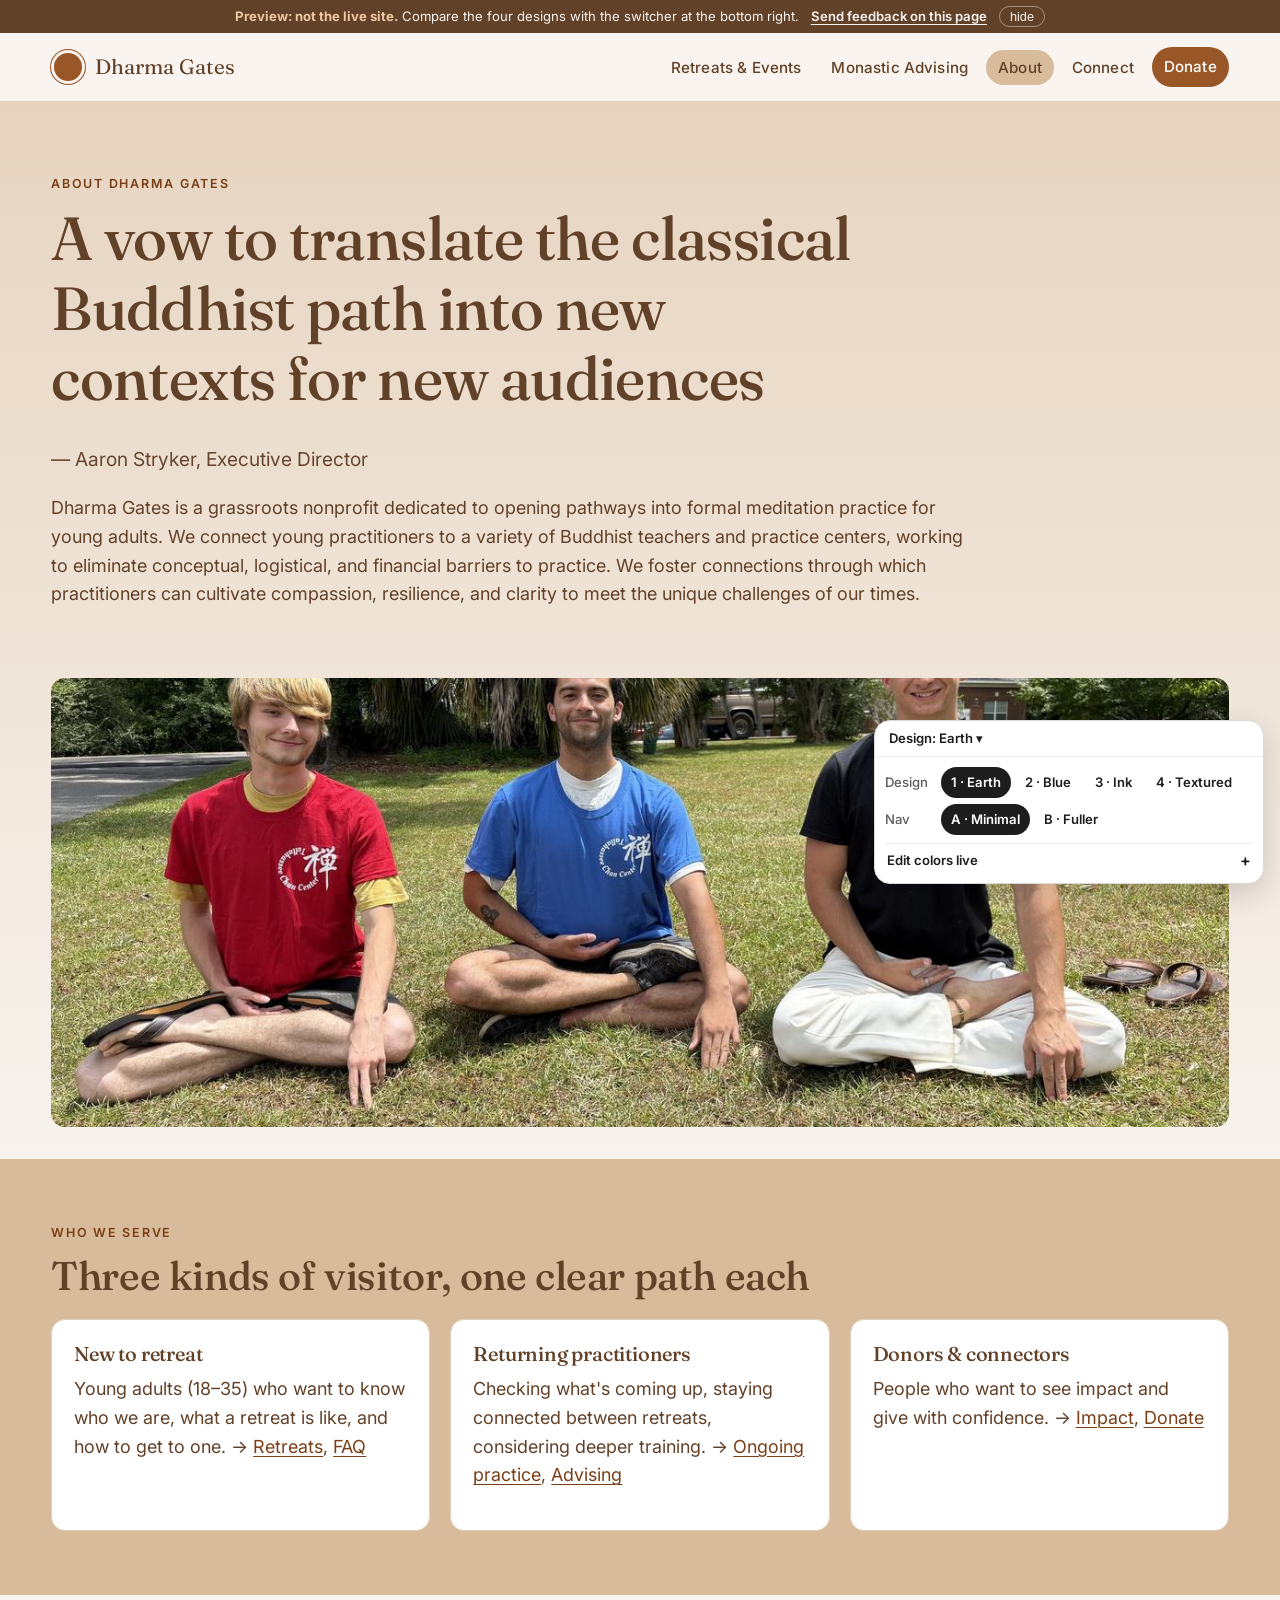
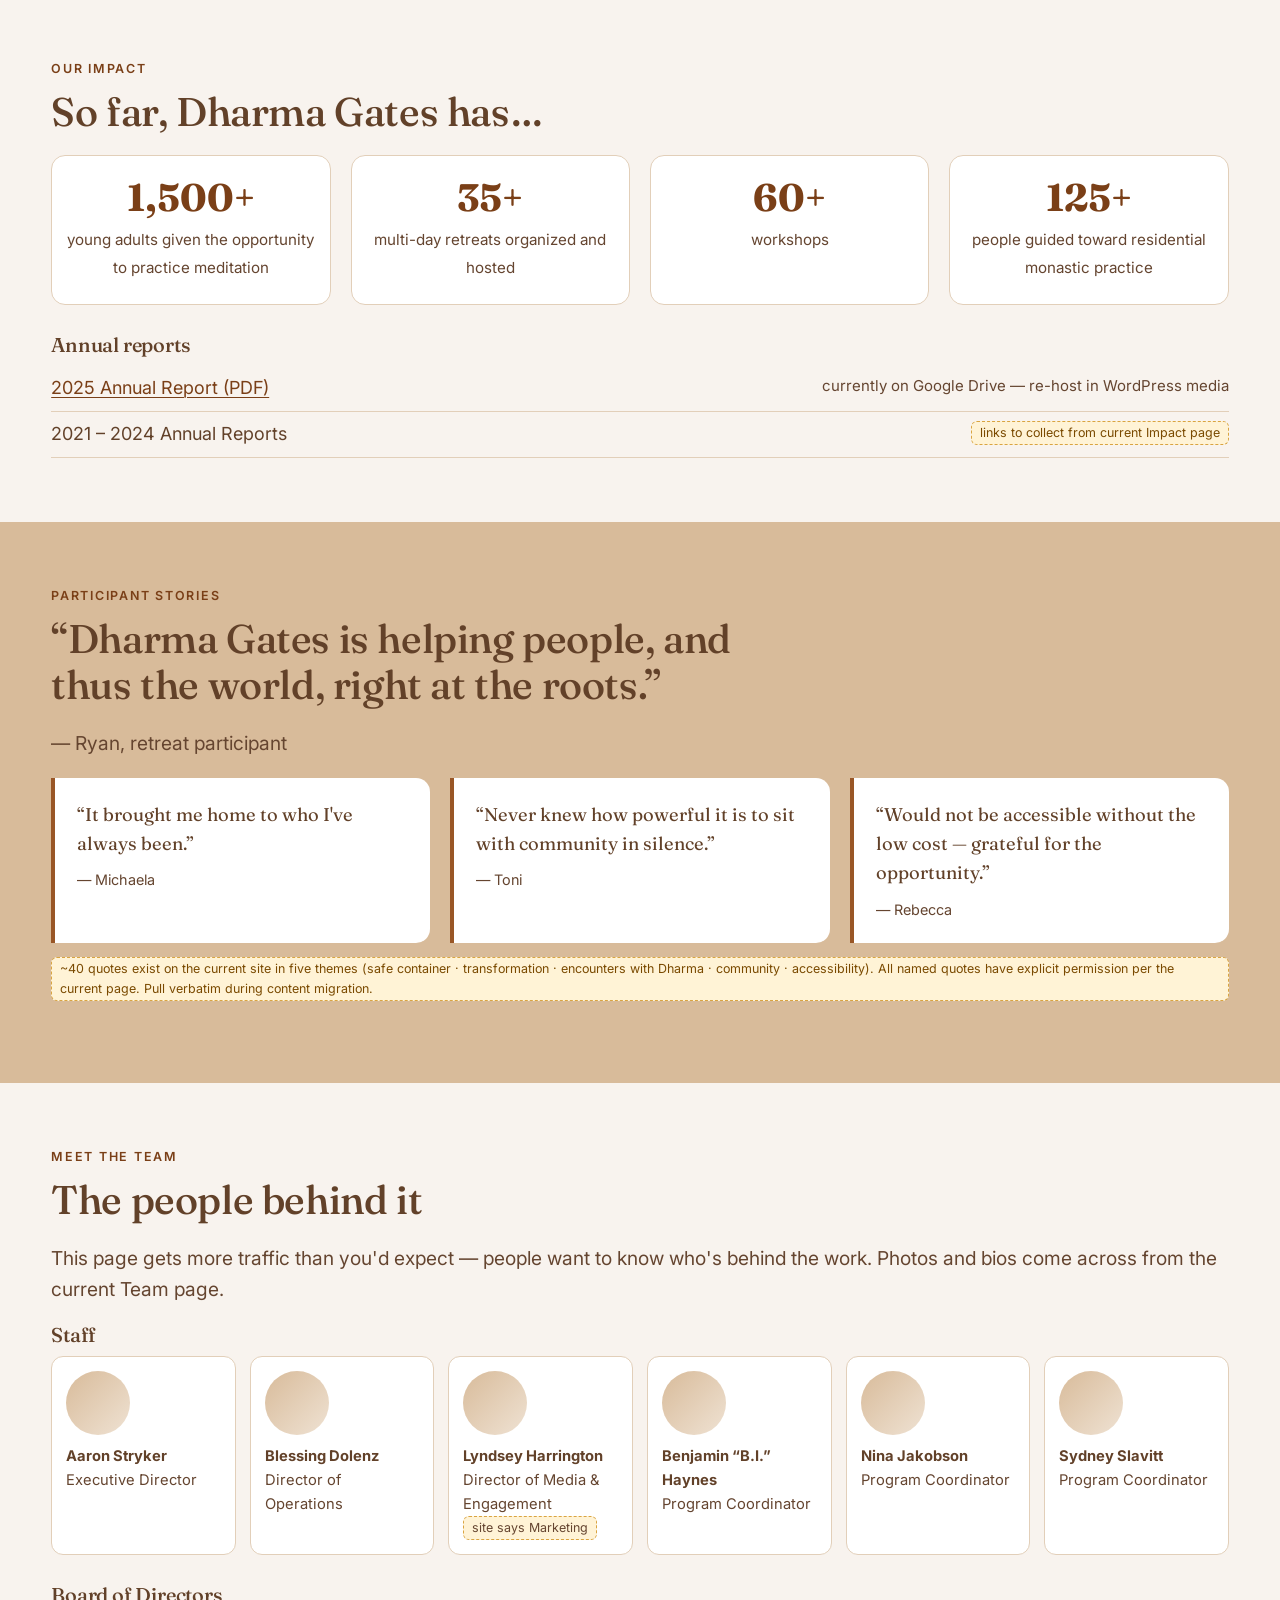
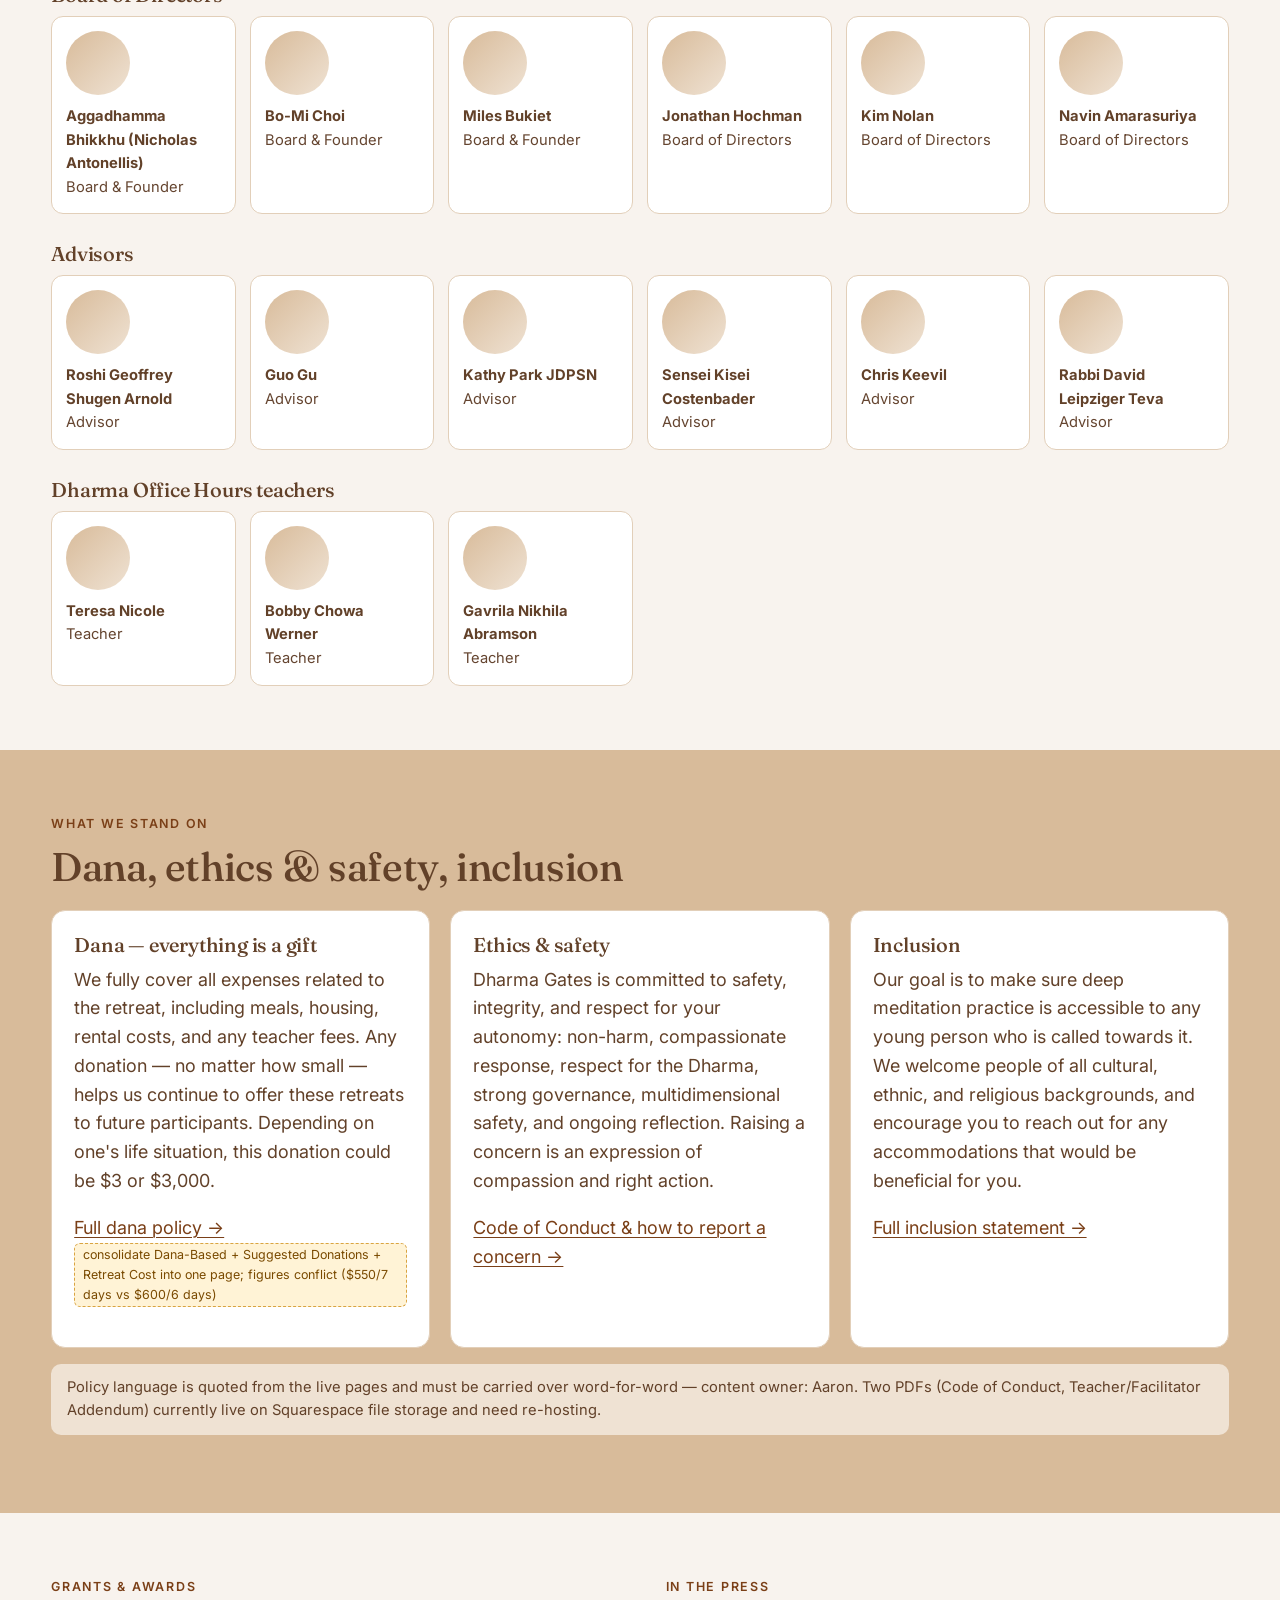
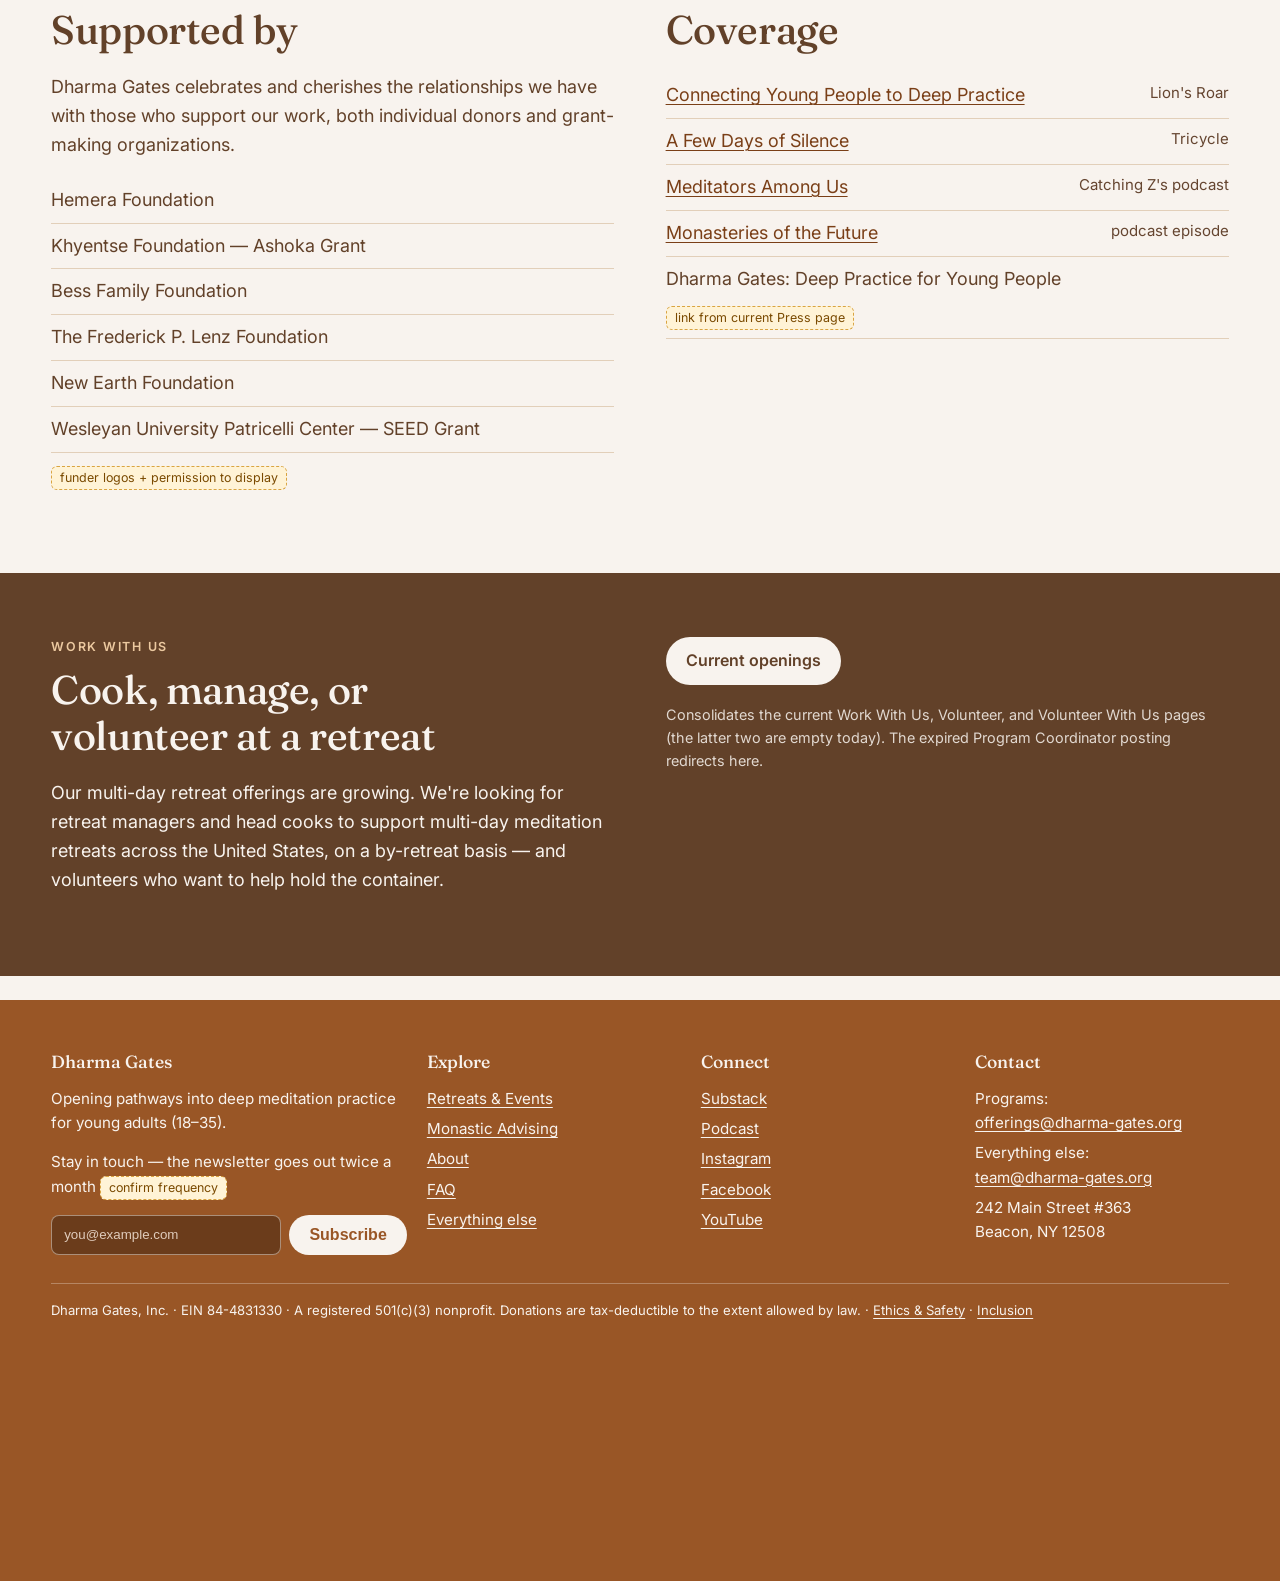
==== about.html @ e41f6ea0 "Dharma Gates website preview (not the live site)" ====
<!doctype html>
<html lang="en">
<head>
<meta charset="utf-8">
<meta name="viewport" content="width=device-width, initial-scale=1">
<meta name="robots" content="noindex, nofollow">
<meta name="dg-preview" content="1">
<title>About — Dharma Gates</title>
<meta name="description" content="Who Dharma Gates is: mission, team, impact, and the values — dana, ethics & safety, inclusion — behind donation-based meditation retreats for young adults.">
<link rel="preconnect" href="https://fonts.googleapis.com">
<link href="https://fonts.googleapis.com/css2?family=Fraunces:opsz,wght@9..144,400;9..144,500&family=Inter:wght@400;500;600&display=swap" rel="stylesheet">
<link rel="stylesheet" href="assets/site.css">
<!-- picks the remembered design version before first paint, so the page doesn't flash another palette -->
<script>(function(){var d;try{d=new URLSearchParams(location.search).get("design")||localStorage.getItem("dg-design")}catch(e){}document.documentElement.setAttribute("data-design",/^v[1-4]$/.test(d||"")?d:"v1")})()</script>
</head>
<body data-page="about.html" data-nav="a">

<section class="hero" style="padding-bottom:32px">
  <div class="wrap" style="grid-template-columns:1fr">
    <div class="narrow">
      <div class="eyebrow">About Dharma Gates</div>
      <h1>A vow to translate the classical Buddhist path into new contexts for new audiences</h1>
      <p class="lead">— Aaron Stryker, Executive Director</p>
      <p>Dharma Gates is a grassroots nonprofit dedicated to opening pathways into formal meditation practice for young adults. We connect young practitioners to a variety of Buddhist teachers and practice centers, working to eliminate conceptual, logistical, and financial barriers to practice. We foster connections through which practitioners can cultivate compassion, resilience, and clarity to meet the unique challenges of our times.</p>
    </div>
    <figure class="photo-band"><img src="assets/img/three-sitters-lawn-1280.jpg" srcset="assets/img/three-sitters-lawn-640.jpg 640w, assets/img/three-sitters-lawn-1280.jpg 1280w, assets/img/three-sitters-lawn.jpg 2000w" sizes="100vw" width="1280" height="960" fetchpriority="high" style="object-position:50% 55%" alt="Three young practitioners in Zen T-shirts sitting cross-legged on a lawn, smiling"></figure>
  </div>
</section>

<section class="alt bg-hall" id="who">
  <div class="wrap">
    <div class="eyebrow">Who we serve</div>
    <h2>Three kinds of visitor, one clear path each</h2>
    <div class="grid cols-3">
      <div class="card"><h3>New to retreat</h3><p>Young adults (18–35) who want to know who we are, what a retreat is like, and how to get to one. → <a href="retreats.html">Retreats</a>, <a href="index.html#faq">FAQ</a></p></div>
      <div class="card"><h3>Returning practitioners</h3><p>Checking what's coming up, staying connected between retreats, considering deeper training. → <a href="retreats.html#ongoing">Ongoing practice</a>, <a href="monastic-advising.html">Advising</a></p></div>
      <div class="card"><h3>Donors &amp; connectors</h3><p>People who want to see impact and give with confidence. → <a href="#impact">Impact</a>, <a href="donate.html">Donate</a></p></div>
    </div>
  </div>
</section>

<section id="impact">
  <div class="wrap">
    <div class="eyebrow">Our impact</div>
    <h2>So far, Dharma Gates has…</h2>
    <div class="grid cols-4">
      <div class="stat card"><b>1,500+</b><span>young adults given the opportunity to practice meditation</span></div>
      <div class="stat card"><b>35+</b><span>multi-day retreats organized and hosted</span></div>
      <div class="stat card"><b>60+</b><span>workshops</span></div>
      <div class="stat card"><b>125+</b><span>people guided toward residential monastic practice</span></div>
    </div>
    <h3 style="margin-top:28px">Annual reports</h3>
    <ul class="linklist">
      <li><a href="https://drive.google.com/file/d/1kafeKZ0UKrEHHXqKRH3snNZaPnFQyqST/view" rel="noopener">2025 Annual Report (PDF)</a><small>currently on Google Drive — re-host in WordPress media</small></li>
      <li><span>2021 – 2024 Annual Reports</span><small><span class="todo">links to collect from current Impact page</span></small></li>
    </ul>
  </div>
</section>

<section class="alt bg-forest" id="stories">
  <div class="wrap">
    <div class="eyebrow">Participant stories</div>
    <h2>“Dharma Gates is helping people, and thus the world, right at the roots.”</h2>
    <p class="lead">— Ryan, retreat participant</p>
    <div class="grid cols-3">
      <blockquote>“It brought me home to who I've always been.”<footer>— Michaela</footer></blockquote>
      <blockquote>“Never knew how powerful it is to sit with community in silence.”<footer>— Toni</footer></blockquote>
      <blockquote>“Would not be accessible without the low cost — grateful for the opportunity.”<footer>— Rebecca</footer></blockquote>
    </div>
    <p style="margin-top:14px"><span class="todo">~40 quotes exist on the current site in five themes (safe container · transformation · encounters with Dharma · community · accessibility). All named quotes have explicit permission per the current page. Pull verbatim during content migration.</span></p>
  </div>
</section>

<section id="team">
  <div class="wrap">
    <div class="eyebrow">Meet the team</div>
    <h2>The people behind it</h2>
    <p class="lead">This page gets more traffic than you'd expect — people want to know who's behind the work. Photos and bios come across from the current Team page.</p>

    <h3>Staff</h3>
    <div class="team">
      <div class="person"><div class="ph"></div><b>Aaron Stryker</b><span>Executive Director</span></div>
      <div class="person"><div class="ph"></div><b>Blessing Dolenz</b><span>Director of Operations</span></div>
      <div class="person"><div class="ph"></div><b>Lyndsey Harrington</b><span>Director of Media &amp; Engagement <span class="todo">site says Marketing</span></span></div>
      <div class="person"><div class="ph"></div><b>Benjamin “B.I.” Haynes</b><span>Program Coordinator</span></div>
      <div class="person"><div class="ph"></div><b>Nina Jakobson</b><span>Program Coordinator</span></div>
      <div class="person"><div class="ph"></div><b>Sydney Slavitt</b><span>Program Coordinator</span></div>
    </div>

    <h3 style="margin-top:28px">Board of Directors</h3>
    <div class="team">
      <div class="person"><div class="ph"></div><b>Aggadhamma Bhikkhu (Nicholas Antonellis)</b><span>Board &amp; Founder</span></div>
      <div class="person"><div class="ph"></div><b>Bo-Mi Choi</b><span>Board &amp; Founder</span></div>
      <div class="person"><div class="ph"></div><b>Miles Bukiet</b><span>Board &amp; Founder</span></div>
      <div class="person"><div class="ph"></div><b>Jonathan Hochman</b><span>Board of Directors</span></div>
      <div class="person"><div class="ph"></div><b>Kim Nolan</b><span>Board of Directors</span></div>
      <div class="person"><div class="ph"></div><b>Navin Amarasuriya</b><span>Board of Directors</span></div>
    </div>

    <h3 style="margin-top:28px">Advisors</h3>
    <div class="team">
      <div class="person"><div class="ph"></div><b>Roshi Geoffrey Shugen Arnold</b><span>Advisor</span></div>
      <div class="person"><div class="ph"></div><b>Guo Gu</b><span>Advisor</span></div>
      <div class="person"><div class="ph"></div><b>Kathy Park JDPSN</b><span>Advisor</span></div>
      <div class="person"><div class="ph"></div><b>Sensei Kisei Costenbader</b><span>Advisor</span></div>
      <div class="person"><div class="ph"></div><b>Chris Keevil</b><span>Advisor</span></div>
      <div class="person"><div class="ph"></div><b>Rabbi David Leipziger Teva</b><span>Advisor</span></div>
    </div>

    <h3 style="margin-top:28px">Dharma Office Hours teachers</h3>
    <div class="team">
      <div class="person"><div class="ph"></div><b>Teresa Nicole</b><span>Teacher</span></div>
      <div class="person"><div class="ph"></div><b>Bobby Chowa Werner</b><span>Teacher</span></div>
      <div class="person"><div class="ph"></div><b>Gavrila Nikhila Abramson</b><span>Teacher</span></div>
    </div>
  </div>
</section>

<section class="alt bg-garden" id="values">
  <div class="wrap">
    <div class="eyebrow">What we stand on</div>
    <h2>Dana, ethics &amp; safety, inclusion</h2>
    <div class="grid cols-3">
      <div class="card">
        <h3>Dana — everything is a gift</h3>
        <p>We fully cover all expenses related to the retreat, including meals, housing, rental costs, and any teacher fees. Any donation — no matter how small — helps us continue to offer these retreats to future participants. Depending on one's life situation, this donation could be $3 or $3,000.</p>
        <p><a href="https://www.dharma-gates.org/dana-based" rel="noopener">Full dana policy →</a> <span class="todo">consolidate Dana-Based + Suggested Donations + Retreat Cost into one page; figures conflict ($550/7 days vs $600/6 days)</span></p>
      </div>
      <div class="card">
        <h3>Ethics &amp; safety</h3>
        <p>Dharma Gates is committed to safety, integrity, and respect for your autonomy: non-harm, compassionate response, respect for the Dharma, strong governance, multidimensional safety, and ongoing reflection. Raising a concern is an expression of compassion and right action.</p>
        <p><a href="https://www.dharma-gates.org/ethics" rel="noopener">Code of Conduct &amp; how to report a concern →</a></p>
      </div>
      <div class="card">
        <h3>Inclusion</h3>
        <p>Our goal is to make sure deep meditation practice is accessible to any young person who is called towards it. We welcome people of all cultural, ethnic, and religious backgrounds, and encourage you to reach out for any accommodations that would be beneficial for you.</p>
        <p><a href="https://www.dharma-gates.org/inclusion" rel="noopener">Full inclusion statement →</a></p>
      </div>
    </div>
    <p class="note" style="margin-top:16px">Policy language is quoted from the live pages and must be carried over word-for-word — content owner: Aaron. Two PDFs (Code of Conduct, Teacher/Facilitator Addendum) currently live on Squarespace file storage and need re-hosting.</p>
  </div>
</section>

<section id="grants">
  <div class="wrap two">
    <div>
      <div class="eyebrow">Grants &amp; awards</div>
      <h2>Supported by</h2>
      <p>Dharma Gates celebrates and cherishes the relationships we have with those who support our work, both individual donors and grant-making organizations.</p>
      <ul class="linklist">
        <li>Hemera Foundation</li>
        <li>Khyentse Foundation — Ashoka Grant</li>
        <li>Bess Family Foundation</li>
        <li>The Frederick P. Lenz Foundation</li>
        <li>New Earth Foundation</li>
        <li>Wesleyan University Patricelli Center — SEED Grant</li>
      </ul>
      <p style="margin-top:10px"><span class="todo">funder logos + permission to display</span></p>
    </div>
    <div id="press">
      <div class="eyebrow">In the press</div>
      <h2>Coverage</h2>
      <ul class="linklist">
        <li><a href="https://www.lionsroar.com/connecting-young-people-to-deep-practice/" rel="noopener">Connecting Young People to Deep Practice</a><small>Lion's Roar</small></li>
        <li><a href="https://tricycle.org/article/dharma-gates-retreat/" rel="noopener">A Few Days of Silence</a><small>Tricycle</small></li>
        <li><a href="http://catchingzs.libsyn.com/meditators-among-us-aaron-stryker" rel="noopener">Meditators Among Us</a><small>Catching Z's podcast</small></li>
        <li><a href="https://open.spotify.com/episode/11Dh17CVAEUXw9fM8eRCkG" rel="noopener">Monasteries of the Future</a><small>podcast episode</small></li>
        <li>Dharma Gates: Deep Practice for Young People<small><span class="todo">link from current Press page</span></small></li>
      </ul>
    </div>
  </div>
</section>

<section class="sage bg-kitchen" id="work">
  <div class="wrap two">
    <div>
      <div class="eyebrow">Work with us</div>
      <h2>Cook, manage, or volunteer at a retreat</h2>
      <p>Our multi-day retreat offerings are growing. We're looking for retreat managers and head cooks to support multi-day meditation retreats across the United States, on a by-retreat basis — and volunteers who want to help hold the container.</p>
    </div>
    <div>
      <p><a class="btn light" href="https://www.dharma-gates.org/work-with-us" rel="noopener">Current openings</a></p>
      <p style="font-size:.9rem;opacity:.85">Consolidates the current Work With Us, Volunteer, and Volunteer With Us pages (the latter two are empty today). The expired Program Coordinator posting redirects here.</p>
    </div>
  </div>
</section>

<script src="assets/site.js"></script>
</body>
</html>
---- assets/site.css ----
/* Dharma Gates — prototype styles
   Every color comes from the nine color slots below. The design switcher (bottom right) maps a
   different palette onto the same slots, so changing a color means changing one line here. */

/* ---------- Derived colors: built from the slots, rarely changed by hand ---------- */
:root {
  --on-dark: var(--paper);                                            /* text on dark blocks */
  --on-dark-muted: color-mix(in srgb, var(--on-dark) 80%, var(--ink)); /* secondary text on dark blocks */
  --on-accent: #fff;                                                  /* button text */
  --accent-hover: var(--accent-ink);                                  /* button hover */
  --surface: #fff;                                                    /* cards, forms, embeds */
  --dark-bg: var(--ink);                                              /* dark full-width bands */
  --footer-bg: var(--ink);
  --footer-ink: var(--on-dark);
  --scrim: color-mix(in srgb, var(--dark-bg) 55%, #000);              /* shade over hero photos and video */
  --veil-light: color-mix(in srgb, color-mix(in srgb, var(--paper) 50%, var(--paper-2)) 90%, transparent);
  --veil-dark: color-mix(in srgb, color-mix(in srgb, var(--dark-bg) 75%, #000) 88%, transparent);

  --radius: 14px;
  --max: 1320px;                                /* was 1120px: Lyndsey asked for wider text (2026-10-15) */
  --gutter: clamp(20px, 4vw, 56px);
  --font-display: "Fraunces", Georgia, "Times New Roman", serif;
  --font-body: "Inter", system-ui, -apple-system, "Segoe UI", Roboto, sans-serif;
}

/* ---------- The nine color slots ----------
   1 Page background      --paper
   2 Alternate block      --paper-2
   3 Main text, dark blocks --ink
   4 Section labels       --accent-ink   (also the button hover)
   5 Secondary text       --muted
   6 Buttons              --accent
   7 Links and tags       --sage         (light tag background: --sage-soft)
   8 Lines                --line
   9 Labels on dark blocks --on-dark-label */

/* V1 Earth: Lyndsey's starter palette (Palette 1, 2026-10-15), plus lighter and darker shades.
   Also the default, and the base for V4 Textured. */
:root, html[data-design="v1"], html[data-design="v4"] {
  --paper: #f8f3ee;          /* Lyndsey: background, footer-banner text */
  --paper-2: #d8bb9a;        /* Lyndsey: blocks */
  --ink: #624129;            /* Lyndsey: body text */
  --accent-ink: #7a3f17;
  --muted: #654530;
  --accent: #995626;         /* Lyndsey: footer banner, buttons */
  --sage: #7a3f17;
  --sage-soft: #efe2d3;
  --line: #e2cfb9;
  --on-dark-label: #ecc9a0;
  --footer-bg: var(--accent);
}

/* V2 Blue: blue and white with a dark, ink-like navy (the 2026-09-30 direction: safe, serene, water) */
html[data-design="v2"] {
  --paper: #f7fafd;
  --paper-2: #e3edf7;
  --ink: #13233f;
  --accent-ink: #174a78;
  --muted: #4a5b73;
  --accent: #1f5f99;
  --sage: #1a6478;
  --sage-soft: #e1eff2;
  --line: #d3e0ec;
  --on-dark-label: #9cc7ea;
  --footer-bg: var(--ink);
}

/* V3 Ink (wildcard): sumi black on cool rice-paper white, one vermilion accent like a seal stamp. No beige. */
html[data-design="v3"] {
  --paper: #f5f5f3;
  --paper-2: #e8e8e5;
  --ink: #141414;
  --accent-ink: #8f2a17;
  --muted: #545452;
  --accent: #b3361f;
  --sage: #8f2a17;
  --sage-soft: #f4e4df;
  --line: #dcdcd8;
  --on-dark-label: #f2a690;
  --footer-bg: var(--ink);
}

* { box-sizing: border-box; }
html { scroll-behavior: smooth; }
body {
  margin: 0; background: var(--paper); color: var(--ink);
  font-family: var(--font-body); font-size: 17px; line-height: 1.6;
  -webkit-font-smoothing: antialiased;
}
@media (min-width: 1200px) { body { font-size: 18px; } }
img { max-width: 100%; height: auto; display: block; }
a { color: var(--sage); text-decoration-thickness: 1px; text-underline-offset: 3px; }
a:hover { color: var(--accent-ink); }
h1, h2, h3 { font-family: var(--font-display); font-weight: 500; line-height: 1.15; margin: 0 0 .5em; letter-spacing: -0.01em; text-wrap: balance; }
h1 { font-size: clamp(2.1rem, 5vw, 3.8rem); }
h2 { font-size: clamp(1.6rem, 3.2vw, 2.5rem); }
h3 { font-size: 1.25rem; }
p { margin: 0 0 1em; }
.lead { font-size: 1.2rem; color: var(--muted); }
.wrap { max-width: var(--max); margin: 0 auto; padding: 0 var(--gutter); }
.narrow { max-width: 920px; }  /* was 760px */
.wrap.narrow { max-width: calc(920px + 2 * var(--gutter)); }
section { padding: 64px 0; }
section.alt { background: var(--paper-2); }
section.sage, section.dark { background: var(--dark-bg); color: var(--on-dark); }
section.sage a, section.dark a { color: var(--on-dark); }
.dark .eyebrow, .sage .eyebrow { color: var(--on-dark-label); }
.dark .lead, .sage .lead, .dark .sub, .sage .sub { color: var(--on-dark-muted); }
.eyebrow { text-transform: uppercase; letter-spacing: .14em; font-size: .78rem; color: var(--accent-ink); font-weight: 600; margin-bottom: 10px; }

/* prototype / preview banner */
.proto-bar { background: var(--dark-bg); color: var(--on-dark); font-size: .85rem; padding: 8px 20px; display: flex; gap: 12px; align-items: center; justify-content: center; flex-wrap: wrap; text-align: center; }
.proto-bar b { color: var(--on-dark-label); }
.proto-bar a { color: var(--on-dark); font-weight: 600; }
.proto-bar button { background: transparent; border: 1px solid color-mix(in srgb, var(--on-dark) 45%, transparent); color: var(--on-dark); border-radius: 999px; padding: 2px 10px; cursor: pointer; font-size: .8rem; }
.preview-bar { padding: 6px 16px; font-size: .82rem; }
@media (max-width: 600px) { .proto-bar .wide-only { display: none; } .preview-bar { gap: 8px; padding: 5px 12px; } }

/* header */
header.site { position: sticky; top: 0; z-index: 50; background: color-mix(in srgb, var(--paper) 92%, white); backdrop-filter: blur(8px); border-bottom: 1px solid var(--line); }
.nav-row { display: flex; align-items: center; justify-content: space-between; gap: 16px; min-height: 68px; }
.brand { display: flex; align-items: center; gap: 10px; text-decoration: none; color: var(--ink); font-family: var(--font-display); font-size: 1.3rem; white-space: nowrap; }
/* The logo's one swappable spot (see LOGO in site.js). Until DG's logo is final it's a plain placeholder. */
.logo-slot { width: 34px; height: 34px; border-radius: 50%; flex: none; background: var(--accent); box-shadow: inset 0 0 0 3px var(--paper), 0 0 0 1px var(--accent); }
.logo-slot img, .logo-slot svg { width: 100%; height: 100%; object-fit: contain; }
.logo-slot:has(img, svg) { background: none; box-shadow: none; border-radius: 0; width: auto; }
nav.primary ul { list-style: none; margin: 0; padding: 0; display: flex; gap: 6px; align-items: center; }
nav.primary a { text-decoration: none; color: var(--ink); padding: 8px 12px; border-radius: 999px; font-weight: 500; font-size: .95rem; letter-spacing: .01em; white-space: nowrap; }
@media (min-width: 901px) and (max-width: 1060px) {
  nav.primary ul { gap: 0; }
  nav.primary a { padding: 8px 8px; font-size: .9rem; }
  nav.primary a.btn { padding: 9px 14px; }
  .brand { font-size: 1.15rem; }
}
nav.primary a:hover, nav.primary a[aria-current="page"] { background: var(--paper-2); color: var(--ink); }
nav.primary li.has-menu { position: relative; }
nav.primary li.has-menu > a::after { content: " ▾"; font-size: .7em; }
nav.primary li.has-menu ul { display: none; position: absolute; top: 100%; left: 0; background: var(--surface); border: 1px solid var(--line); border-radius: 12px; padding: 8px; flex-direction: column; min-width: 220px; box-shadow: 0 12px 30px rgba(0,0,0,.08); }
nav.primary li.has-menu:hover ul, nav.primary li.has-menu:focus-within ul { display: flex; }
nav.primary li.has-menu ul a { display: block; border-radius: 8px; font-weight: 400; }
.btn { display: inline-block; background: var(--accent); color: var(--on-accent) !important; text-decoration: none; padding: 11px 20px; border-radius: 999px; font-weight: 600; border: 0; cursor: pointer; font-size: 1rem; }
.btn:hover { background: var(--accent-hover); }
nav.primary a.btn { color: var(--on-accent) !important; background: var(--accent); }
nav.primary a.btn:hover { background: var(--accent-hover); }
.btn.ghost { background: transparent; color: var(--ink) !important; border: 1.5px solid var(--ink); }
.btn.ghost:hover { background: var(--ink); color: var(--paper) !important; }
/* On dark blocks and over photos, buttons turn light, like The Returning's cream-on-dark buttons */
.dark .btn, .sage .btn, .hero.bleed .btn, .btn.light { background: var(--on-dark); color: var(--ink) !important; }
.dark .btn:hover, .sage .btn:hover, .hero.bleed .btn:hover, .btn.light:hover { background: color-mix(in srgb, var(--on-dark) 82%, var(--dark-bg)); }
.dark .btn.ghost, .sage .btn.ghost, .hero.bleed .btn.ghost { background: transparent; color: var(--on-dark) !important; border-color: var(--on-dark); }
.dark .btn.ghost:hover, .sage .btn.ghost:hover, .hero.bleed .btn.ghost:hover { background: var(--on-dark); color: var(--ink) !important; }
.menu-toggle { display: none; background: none; color: var(--ink); border: 1px solid var(--line); border-radius: 10px; padding: 8px 10px; font-size: 1.1rem; cursor: pointer; }
/* Only one nav variant renders at a time */
body[data-nav="a"] .nav-b { display: none !important; }
body[data-nav="b"] .nav-a { display: none !important; }

/* hero — full-bleed like The Returning: photo (and muted video loop) fills the width, text sits on top */
.hero.bleed { position: relative; min-height: 84vh; display: grid; align-items: end; padding: 0; color: var(--on-dark); background: var(--dark-bg); overflow: hidden; }
.hero.bleed .media { position: absolute; inset: 0; }
.hero.bleed .media img, .hero.bleed .media video { position: absolute; inset: 0; width: 100%; height: 100%; object-fit: cover; }
.hero.bleed .media video { opacity: 0; transition: opacity .9s ease; }
.hero.bleed .media video.playing { opacity: 1; }
.hero.bleed .media::after { content: ""; position: absolute; inset: 0; pointer-events: none;
  background: linear-gradient(to top, rgba(0,0,0,.82), rgba(0,0,0,.6) 50%, rgba(0,0,0,.3)); /* for browsers without color-mix() */
  background:
    linear-gradient(to top, color-mix(in srgb, var(--scrim) 92%, transparent) 0%, color-mix(in srgb, var(--scrim) 78%, transparent) 38%, color-mix(in srgb, var(--scrim) 30%, transparent) 72%, color-mix(in srgb, var(--scrim) 15%, transparent) 100%),
    linear-gradient(to right, color-mix(in srgb, var(--scrim) 45%, transparent), transparent 65%); }
/* On phones the text wraps onto more lines and climbs into the photo's lighter top, so the shade stays strong
   all the way up (keeps the eyebrow and heading above WCAG AA over the photo and every clip) */
@media (max-width: 700px) {
  .hero.bleed .media::after { background: linear-gradient(to top, color-mix(in srgb, var(--scrim) 92%, transparent) 0%, color-mix(in srgb, var(--scrim) 82%, transparent) 50%, color-mix(in srgb, var(--scrim) 72%, transparent) 100%); }
}
/* wider hero with shorter side margins (2026-09-30 call) */
.hero.bleed .wrap { position: relative; display: block; width: 100%; max-width: 1480px; padding: 140px clamp(20px, 3.5vw, 64px) 76px; }
.hero.bleed h1 { max-width: 21ch; color: var(--on-dark); font-size: clamp(2.4rem, 5.4vw, 4.6rem); }
.hero.bleed h1, .hero.bleed .lead, .hero.bleed .eyebrow { text-shadow: 0 1px 3px rgba(0,0,0,.35); }
.hero.bleed .lead { color: var(--on-dark); max-width: 62ch; }
.hero.bleed .eyebrow { color: var(--on-dark); }
.scroll-cue { position: absolute; left: 50%; bottom: 18px; transform: translateX(-50%); font-size: .72rem; letter-spacing: .18em; text-transform: uppercase; color: var(--on-dark); opacity: .85; animation: bob 2.4s ease-in-out infinite; }
.video-toggle { position: absolute; left: clamp(16px, 3vw, 40px); bottom: 18px; z-index: 2; display: none; background: color-mix(in srgb, var(--scrim) 60%, transparent); color: var(--on-dark); border: 1px solid color-mix(in srgb, var(--on-dark) 50%, transparent); border-radius: 999px; padding: 6px 12px; font: inherit; font-size: .78rem; cursor: pointer; }
.hero.bleed.has-video .video-toggle { display: inline-block; }
/* the "cute floating mark" from Three Jewels, done grounded: a slowly bobbing sun/enso */
.mark-float { position: absolute; right: 8%; top: 16%; width: 110px; height: 110px; border-radius: 50%; border: 9px solid color-mix(in srgb, var(--on-dark) 75%, transparent); border-right-color: transparent; transform: rotate(-20deg); animation: bob 5s ease-in-out infinite; opacity: .85; }
@keyframes bob { 0%,100% { translate: 0 0; } 50% { translate: 0 -10px; } }
@media (prefers-reduced-motion: reduce) { .scroll-cue, .mark-float { animation: none; } .hero.bleed .media video { transition: none; } }

/* upcoming — event row pattern from The Returning: label · title · date/place · ticket CTA */
.event-row { display: grid; grid-template-columns: 110px 1fr auto; gap: 18px; align-items: center; padding: 20px 0; border-top: 1px solid var(--line); }
.event-row:last-child { border-bottom: 1px solid var(--line); }
.event-row .when { font-family: var(--font-display); font-size: 1.6rem; line-height: 1; }
.event-row .when small { display: block; font-family: var(--font-body); font-size: .75rem; letter-spacing: .1em; text-transform: uppercase; color: var(--muted); margin-top: 6px; }
.event-row h3 { margin: 0 0 4px; }
.event-row .meta { color: var(--muted); font-size: .95rem; }

/* impact counters (count up on scroll, like The Returning's IMPACT block) */
.stat b[data-count] { font-variant-numeric: tabular-nums; }

/* testimonial carousel ("Item 1 of 9") */
.carousel { position: relative; }
.carousel .track { display: grid; }
.carousel .slide { display: none; }
.carousel .slide.on { display: block; }
.carousel blockquote { font-size: clamp(1.2rem, 2.4vw, 1.8rem); border: 0; background: transparent; padding: 0; color: inherit; }
.carousel blockquote footer { color: var(--accent-ink); }
.dark .carousel blockquote footer { color: var(--on-dark-label); }
.carousel .ctrls { display: flex; gap: 10px; align-items: center; margin-top: 18px; font-size: .85rem; letter-spacing: .1em; text-transform: uppercase; }
.carousel .ctrls button { border: 1.5px solid currentColor; background: transparent; color: inherit; border-radius: 999px; width: 40px; height: 40px; cursor: pointer; font-size: 1rem; }

/* hero (split variant, used on inner pages) */
.hero { padding: 72px 0 56px; background: linear-gradient(180deg, color-mix(in srgb, var(--paper-2) 55%, var(--paper)), var(--paper)); }
.hero .wrap { display: grid; gap: clamp(28px, 4vw, 56px); grid-template-columns: 1.15fr 1fr; align-items: center; }
.hero .art { aspect-ratio: 4/3; border-radius: var(--radius); background: linear-gradient(135deg, var(--paper-2), var(--sage-soft)); position: relative; overflow: hidden; }
.hero .art img { width: 100%; height: 100%; object-fit: cover; }
.hero .art:empty::after { content: "hero photo / video"; position: absolute; inset: 0; display: grid; place-items: center; color: var(--muted); font-size: .9rem; letter-spacing: .06em; text-transform: uppercase; }
.cta-row { display: flex; gap: 12px; flex-wrap: wrap; margin-top: 18px; }
/* a wide photo under a one-column page heading */
.photo-band { margin: 32px 0 0; border-radius: var(--radius); overflow: hidden; aspect-ratio: 21/8; background: var(--paper-2); }
.photo-band img { width: 100%; height: 100%; object-fit: cover; }
.hero .photo-band { margin-top: 0; }

/* cards / grids */
.grid { display: grid; gap: 20px; }
.grid.cols-3 { grid-template-columns: repeat(3, 1fr); }
.grid.cols-2 { grid-template-columns: repeat(2, 1fr); }
.grid.cols-4 { grid-template-columns: repeat(4, 1fr); }
.card { background: var(--surface); border: 1px solid var(--line); border-radius: var(--radius); padding: 22px; color: var(--ink); }
.card h3 { margin-top: 0; }
.card > .card-img { margin: -22px -22px 18px; width: calc(100% + 44px); max-width: none; aspect-ratio: 3/2; object-fit: cover; border-radius: var(--radius) var(--radius) 0 0; }
.stat { text-align: center; padding: 22px 12px; }
.stat b { display: block; font-family: var(--font-display); font-size: 2.4rem; color: var(--accent-ink); line-height: 1; margin-bottom: 8px; }
.stat span { color: var(--muted); font-size: .95rem; }
.dark .stat b { color: var(--on-dark); }
.dark .stat span { color: var(--on-dark-muted); }
blockquote { margin: 0; padding: 22px; background: var(--surface); border-left: 4px solid var(--accent); border-radius: 0 var(--radius) var(--radius) 0; font-family: var(--font-display); font-size: 1.15rem; }
blockquote footer { font-family: var(--font-body); font-size: .9rem; color: var(--muted); margin-top: 10px; }
details { border-bottom: 1px solid var(--line); padding: 14px 0; }
details summary { cursor: pointer; font-weight: 600; font-size: 1.05rem; list-style: none; display: flex; justify-content: space-between; gap: 16px; }
details summary::-webkit-details-marker { display: none; }
details summary::after { content: "+"; color: var(--accent); font-size: 1.3rem; line-height: 1; }
details[open] summary::after { content: "–"; }
details p { margin: 10px 0 0; color: var(--muted); }
.team { display: grid; gap: 14px; grid-template-columns: repeat(auto-fill, minmax(190px, 1fr)); }
/* the team comes in groups of six: rows of 3 or 6, never 5 + 1 */
@media (min-width: 600px) { .team { grid-template-columns: repeat(3, 1fr); } }
@media (min-width: 1100px) { .team { grid-template-columns: repeat(6, 1fr); } }
.person { background: var(--surface); border: 1px solid var(--line); border-radius: 12px; padding: 14px; font-size: .92rem; }
.person .ph { aspect-ratio: 1; border-radius: 50%; width: 64px; background: linear-gradient(135deg, var(--paper-2), var(--sage-soft)); margin-bottom: 10px; }
.person b { display: block; }
.person span { color: var(--muted); }
.pill { display: inline-block; background: var(--sage-soft); color: var(--sage); border-radius: 999px; padding: 3px 10px; font-size: .78rem; font-weight: 600; letter-spacing: .02em; }
.todo { display: inline-block; background: #fff3d6; color: #7a4a00; border: 1px dashed #d9a441; border-radius: 6px; padding: 1px 8px; font-size: .78rem; font-family: var(--font-body); font-weight: 400; letter-spacing: 0; text-transform: none; vertical-align: middle; text-shadow: none; }
.note { background: var(--sage-soft); border-radius: 10px; padding: 12px 16px; font-size: .92rem; color: var(--ink); }
.note a { color: var(--ink); }
.two { display: grid; gap: clamp(28px, 4vw, 56px); grid-template-columns: 1fr 1fr; align-items: start; }
.two.center { align-items: center; }
.split-photo { border-radius: var(--radius); overflow: hidden; aspect-ratio: 4/3; }
.split-photo img { width: 100%; height: 100%; object-fit: cover; }
form.stack { display: grid; gap: 10px; }
form.stack input, form.stack textarea { width: 100%; padding: 12px 14px; border: 1px solid color-mix(in srgb, var(--ink) 30%, var(--line)); border-radius: 10px; font: inherit; background: var(--surface); color: var(--ink); }
.linklist { list-style: none; padding: 0; margin: 0; }
.linklist li { padding: 8px 0; border-bottom: 1px solid var(--line); display: flex; justify-content: space-between; gap: 12px; flex-wrap: wrap; }
.linklist small { color: var(--muted); }
.small { font-size: .9rem; color: var(--muted); }
.dark .small, .sage .small { color: var(--on-dark-muted); }

/* Retreat Guru embed area */
.rg-frame { background: var(--surface); border: 1px solid var(--line); border-radius: var(--radius); padding: 16px; min-height: 160px; color: var(--ink); overflow-x: auto; }
.rg-frame .pending:empty::before { content: "Loading upcoming retreats from Retreat Guru…"; color: var(--muted); }
#rbg-connect, .rbg-table { font-family: var(--font-body) !important; }
.rbg-table table { width: 100%; }
.rbg-table th { color: var(--accent-ink) !important; font-size: .78rem; letter-spacing: .1em; text-transform: uppercase; }
.rbg-table td { color: var(--ink); border-color: var(--line) !important; }
.rbg-table a { color: var(--sage) !important; }
.rbg-table th, .rbg-table td { padding: 8px 10px !important; text-align: left !important; }
.rbg-table td a { white-space: nowrap; }
/* Retreats page list (classSelector mode): the embed's own colors are fixed when it loads, so follow the slots */
.rbg-list, .rbg-list h3, .rbg-list .rs-event-date { color: var(--ink) !important; font-family: var(--font-body) !important; }
.rbg-list h1 { font-family: var(--font-display) !important; font-weight: 500 !important; font-size: 1.5rem !important; color: var(--ink) !important; margin: 0 0 6px !important; }
.rbg-list h2, .rbg-list h2 * { font-family: var(--font-display) !important; font-weight: 500 !important; color: var(--accent-ink) !important; }
.rbg-list h3, .rbg-list .rs-event-date { color: var(--muted) !important; }
.rbg-list a { color: inherit !important; }
.rbg-list a:hover h2, .rbg-list a:hover h2 * { text-decoration: underline; }
.rbg-list .rs-event-wrapper { border-color: var(--line) !important; }
/* On phones the embed's six columns stack into one card per program, labelled from the embed's own
   data-rs-title attributes. The embed's inline styles are !important, hence the !important here. */
@media (max-width: 700px) {
  .rbg-table table, .rbg-table tbody { display: block !important; }
  .rbg-table thead { display: none !important; }
  .rbg-table tr { display: block !important; padding: 14px 0 !important; border-bottom: 1px solid var(--line) !important; background: transparent !important; }
  .rbg-table td { display: block !important; text-align: left !important; padding: 2px 0 !important; border: 0 !important; }
  .rbg-table td::before { content: attr(data-rs-title) ": " !important; font-weight: 600; font-size: .72rem; letter-spacing: .08em; text-transform: uppercase; color: var(--accent-ink); }
  .rbg-table td:first-child { font-family: var(--font-display); font-size: 1.15rem; margin-bottom: 4px; }
  .rbg-table td:first-child::before, .rbg-table td:last-child::before { content: none !important; }
  .rbg-table td:last-child { margin-top: 8px !important; }
  .rbg-table td:empty { display: none !important; }
  .rbg-table td > div { display: inline !important; }
  .rbg-list .rs-event-details-container { float: none !important; width: 100% !important; padding: 0 !important; }
}

/* video slot for Lyndsey's full fundraiser video (YouTube, once it's uploaded) */
.video-slot { position: relative; aspect-ratio: 16/9; border-radius: var(--radius); overflow: hidden; background: var(--dark-bg); color: var(--on-dark); }
.video-slot img { width: 100%; height: 100%; object-fit: cover; opacity: .55; }
.video-slot .slot-note { position: absolute; inset: auto 0 0 0; padding: 14px 18px; background: color-mix(in srgb, var(--scrim) 85%, transparent); font-size: .92rem; color: var(--on-dark); }
.video-slot button.play { position: absolute; inset: 0; margin: auto; width: 76px; height: 76px; border-radius: 50%; border: 0; background: var(--on-dark); color: var(--ink); font-size: 1.6rem; cursor: pointer; }
.video-slot button.play[disabled] { opacity: .6; cursor: default; }
.video-slot iframe { position: absolute; inset: 0; width: 100%; height: 100%; border: 0; }

/* V4 Textured: V1 Earth colors, with photo backgrounds under a veil on alternating blocks, like The Returning.
   Lyndsey's photos stand in until she sends textures. Each block names its photo with a bg-* class (so a page
   never repeats its own hero photo); the veil is an inset shadow over the photo, strong enough for AA text
   contrast over any of them. */
html[data-design="v4"] section.alt, html[data-design="v4"] section.dark, html[data-design="v4"] section.sage { background-size: cover; background-position: center; }
html[data-design="v4"] section.alt { box-shadow: inset 0 0 0 200vmax var(--veil-light); background-image: url("img/forest-circle-1280.jpg"); }
html[data-design="v4"] section.dark, html[data-design="v4"] section.sage { box-shadow: inset 0 0 0 200vmax var(--veil-dark); background-image: url("img/group-hillside-1280.jpg"); }
html[data-design="v4"] section.bg-forest { background-image: url("img/forest-circle-1280.jpg"); }
html[data-design="v4"] section.bg-garden { background-image: url("img/sitting-temple-garden-1280.jpg"); }
html[data-design="v4"] section.bg-hall { background-image: url("img/circle-hall-1280.jpg"); }
html[data-design="v4"] section.bg-lawn { background-image: url("img/three-sitters-lawn-1280.jpg"); }
html[data-design="v4"] section.bg-hillside { background-image: url("img/group-hillside-1280.jpg"); }
html[data-design="v4"] section.bg-kitchen { background-image: url("img/kitchen-team-1280.jpg"); }
html[data-design="v4"] section.bg-monastics { background-image: url("img/group-hall-monastics-1280.jpg"); }
@media (max-width: 700px) {
  html[data-design="v4"] section.alt { background-image: url("img/forest-circle-640.jpg"); }
  html[data-design="v4"] section.dark, html[data-design="v4"] section.sage { background-image: url("img/group-hillside-640.jpg"); }
  html[data-design="v4"] section.bg-forest { background-image: url("img/forest-circle-640.jpg"); }
  html[data-design="v4"] section.bg-garden { background-image: url("img/sitting-temple-garden-640.jpg"); }
  html[data-design="v4"] section.bg-hall { background-image: url("img/circle-hall-640.jpg"); }
  html[data-design="v4"] section.bg-lawn { background-image: url("img/three-sitters-lawn-640.jpg"); }
  html[data-design="v4"] section.bg-hillside { background-image: url("img/group-hillside-640.jpg"); }
  html[data-design="v4"] section.bg-kitchen { background-image: url("img/kitchen-team-640.jpg"); }
  html[data-design="v4"] section.bg-monastics { background-image: url("img/group-hall-monastics-640.jpg"); }
}

/* footer */
footer.site { background: var(--footer-bg); color: var(--footer-ink); padding: 48px 0 28px; margin-top: 24px; font-size: .95rem; }
footer.site a { color: var(--footer-ink); }
footer.site .grid { grid-template-columns: 1.4fr 1fr 1fr 1fr; }
footer.site h4 { color: var(--footer-ink); margin: 0 0 10px; font-family: var(--font-display); font-weight: 500; font-size: 1.1rem; }
footer.site ul { list-style: none; padding: 0; margin: 0; }
footer.site li { margin: 6px 0; }
footer.site .fine { border-top: 1px solid color-mix(in srgb, var(--footer-ink) 30%, transparent); margin-top: 28px; padding-top: 16px; font-size: .82rem; }
footer.site form { display: flex; gap: 8px; margin-top: 8px; }
footer.site input { flex: 1; min-width: 0; padding: 10px 12px; border-radius: 8px; border: 1px solid color-mix(in srgb, var(--footer-ink) 45%, transparent); background: color-mix(in srgb, var(--footer-bg) 70%, #000); color: var(--footer-ink); }
footer.site input::placeholder { color: color-mix(in srgb, var(--footer-ink) 75%, var(--footer-bg)); }
footer.site .btn { background: var(--footer-ink); color: var(--footer-bg) !important; }
footer.site .btn:hover { background: color-mix(in srgb, var(--footer-ink) 85%, var(--footer-bg)); color: var(--ink) !important; }
footer.site a[href^="mailto:"] { white-space: nowrap; }
/* keep the last footer lines clear of the design switcher (folded: one small button; open: the panel) */
footer.site { padding-bottom: 76px; }
@media (min-width: 901px) { body.sw-open footer.site { padding-bottom: 260px; } }

/* design + navigation switcher: prototype tooling, deliberately neutral so it never reads as part of a design */
.switcher { position: fixed; right: 16px; bottom: 16px; z-index: 60; background: #fff; color: #1d1d1d; border: 1px solid #d9d9d9; border-radius: 16px; box-shadow: 0 10px 30px rgba(0,0,0,.16); font: 500 .82rem/1.3 var(--font-body); max-width: calc(100vw - 32px); }
.switcher .sw-toggle { display: block; width: 100%; text-align: left; padding: 9px 14px; }
.switcher:not(.open) .sw-panel { display: none; }
.switcher.open { width: 390px; max-height: calc(100dvh - 32px); overflow-y: auto; }
.switcher .sw-note { width: 100%; color: #5b5b5b; font-weight: 400; padding-left: 56px; }
.switcher.open .sw-toggle { border-bottom: 1px solid #ececec; border-radius: 14px 14px 0 0; }
.switcher .sw-panel { padding: 10px; display: grid; gap: 6px; }
.switcher .sw-row { display: flex; align-items: center; gap: 4px; flex-wrap: wrap; }
.switcher .sw-row > span { width: 52px; color: #5b5b5b; font-weight: 500; }
.switcher button { border: 0; background: transparent; padding: 7px 10px; border-radius: 999px; cursor: pointer; font: inherit; font-weight: 600; color: #1d1d1d; }
.switcher button:hover { background: #f0f0f0; }
.switcher button.on { background: #1d1d1d; color: #fff; }
.switcher button:focus-visible { outline: 2px solid #1d1d1d; outline-offset: 2px; }
.switcher details { border: 0; padding: 4px 0 0; border-top: 1px solid #ececec; margin-top: 2px; }
.switcher details summary { font-size: .82rem; font-weight: 600; color: #1d1d1d; padding: 4px 2px; }
.switcher details summary::after { color: #1d1d1d; font-size: 1rem; }
.switcher .sw-colors { display: grid; grid-template-columns: 1fr auto; gap: 4px 10px; align-items: center; margin-top: 6px; max-height: 46vh; overflow: auto; padding-right: 2px; }
.switcher .sw-colors label { color: #333; font-weight: 500; }
.switcher .sw-colors input[type="color"] { width: 40px; height: 26px; padding: 0; border: 1px solid #ccc; border-radius: 6px; background: #fff; cursor: pointer; }
.switcher .sw-actions { display: flex; gap: 6px; margin-top: 8px; }
.switcher .sw-actions button { border: 1px solid #ccc; font-weight: 500; padding: 5px 10px; }
.switcher .sw-msg { color: #2d6a2d; font-size: .78rem; min-height: 1em; }

/* responsive — ~50% of visitors are on phones */
@media (max-width: 900px) {
  .event-row { grid-template-columns: 1fr; gap: 8px; }
  .hero.bleed { min-height: 74vh; }
  .hero.bleed .wrap { padding-top: 110px; padding-bottom: 64px; }
  .mark-float { display: none; }
  .hero .wrap, .two, .grid.cols-3, .grid.cols-2, .grid.cols-4, footer.site .grid { grid-template-columns: 1fr; }
  .hero { padding: 40px 0 32px; }
  section { padding: 44px 0; }
  .photo-band { aspect-ratio: 4/3; margin-top: 24px; }
  .menu-toggle { display: inline-block; }
  nav.primary { display: none; position: absolute; left: 0; right: 0; top: 100%; background: var(--paper); border-bottom: 1px solid var(--line); padding: 10px 20px 18px; }
  nav.primary.open { display: block; max-height: calc(100dvh - 70px); overflow-y: auto; overscroll-behavior: contain; }
  nav.primary ul { flex-direction: column; align-items: stretch; gap: 2px; }
  nav.primary li.has-menu ul { display: flex; position: static; box-shadow: none; border: 0; background: transparent; padding: 0 0 0 14px; }
  nav.primary li.has-menu > a::after { content: ""; }
  nav.primary .btn { text-align: center; margin-top: 8px; }
  /* the switcher folds into one small button on phones */
  .switcher { right: 8px; bottom: 8px; border-radius: 14px; font-size: .78rem; }
  .switcher .sw-row > span { width: 100%; }
  .switcher .sw-note { padding-left: 0; }
  .grid.cols-4 .stat { padding: 14px 8px; }
}
@media (max-width: 420px) {
  .hero.bleed h1 { font-size: 2.2rem; }
}
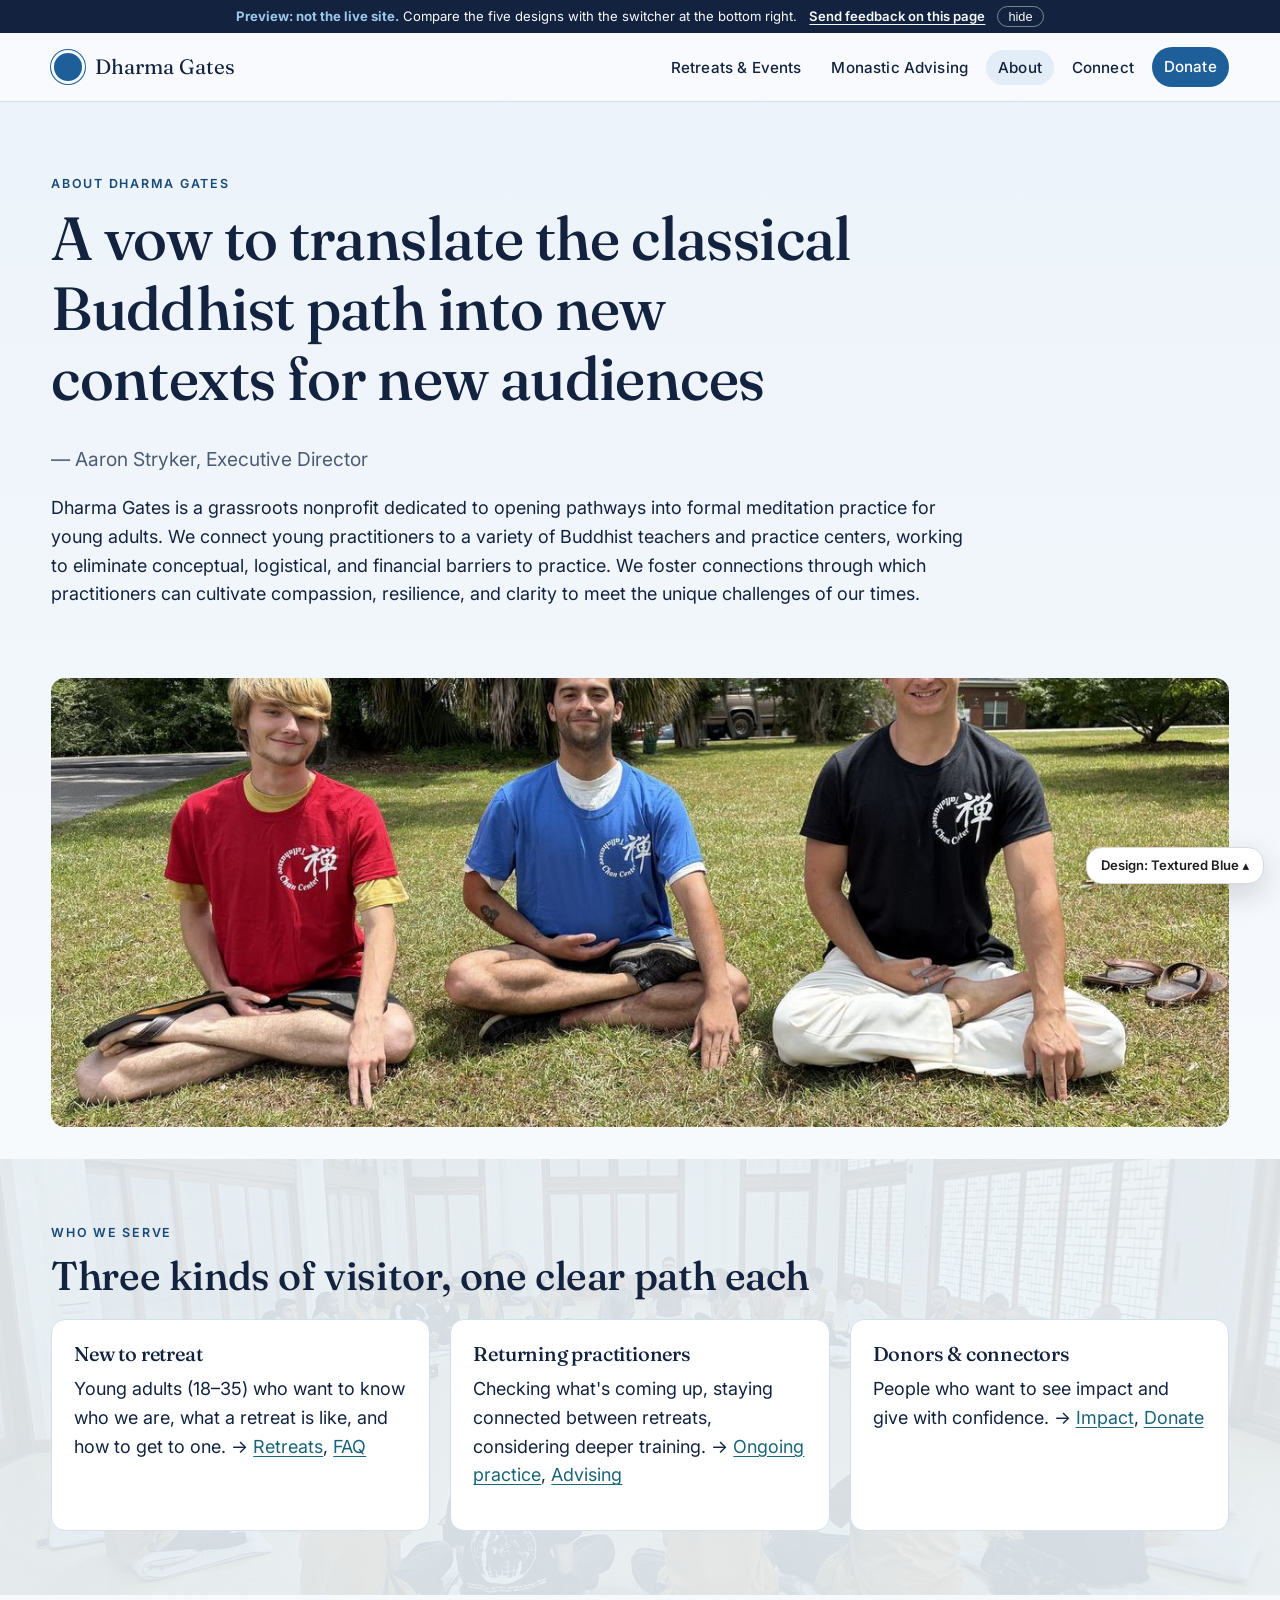
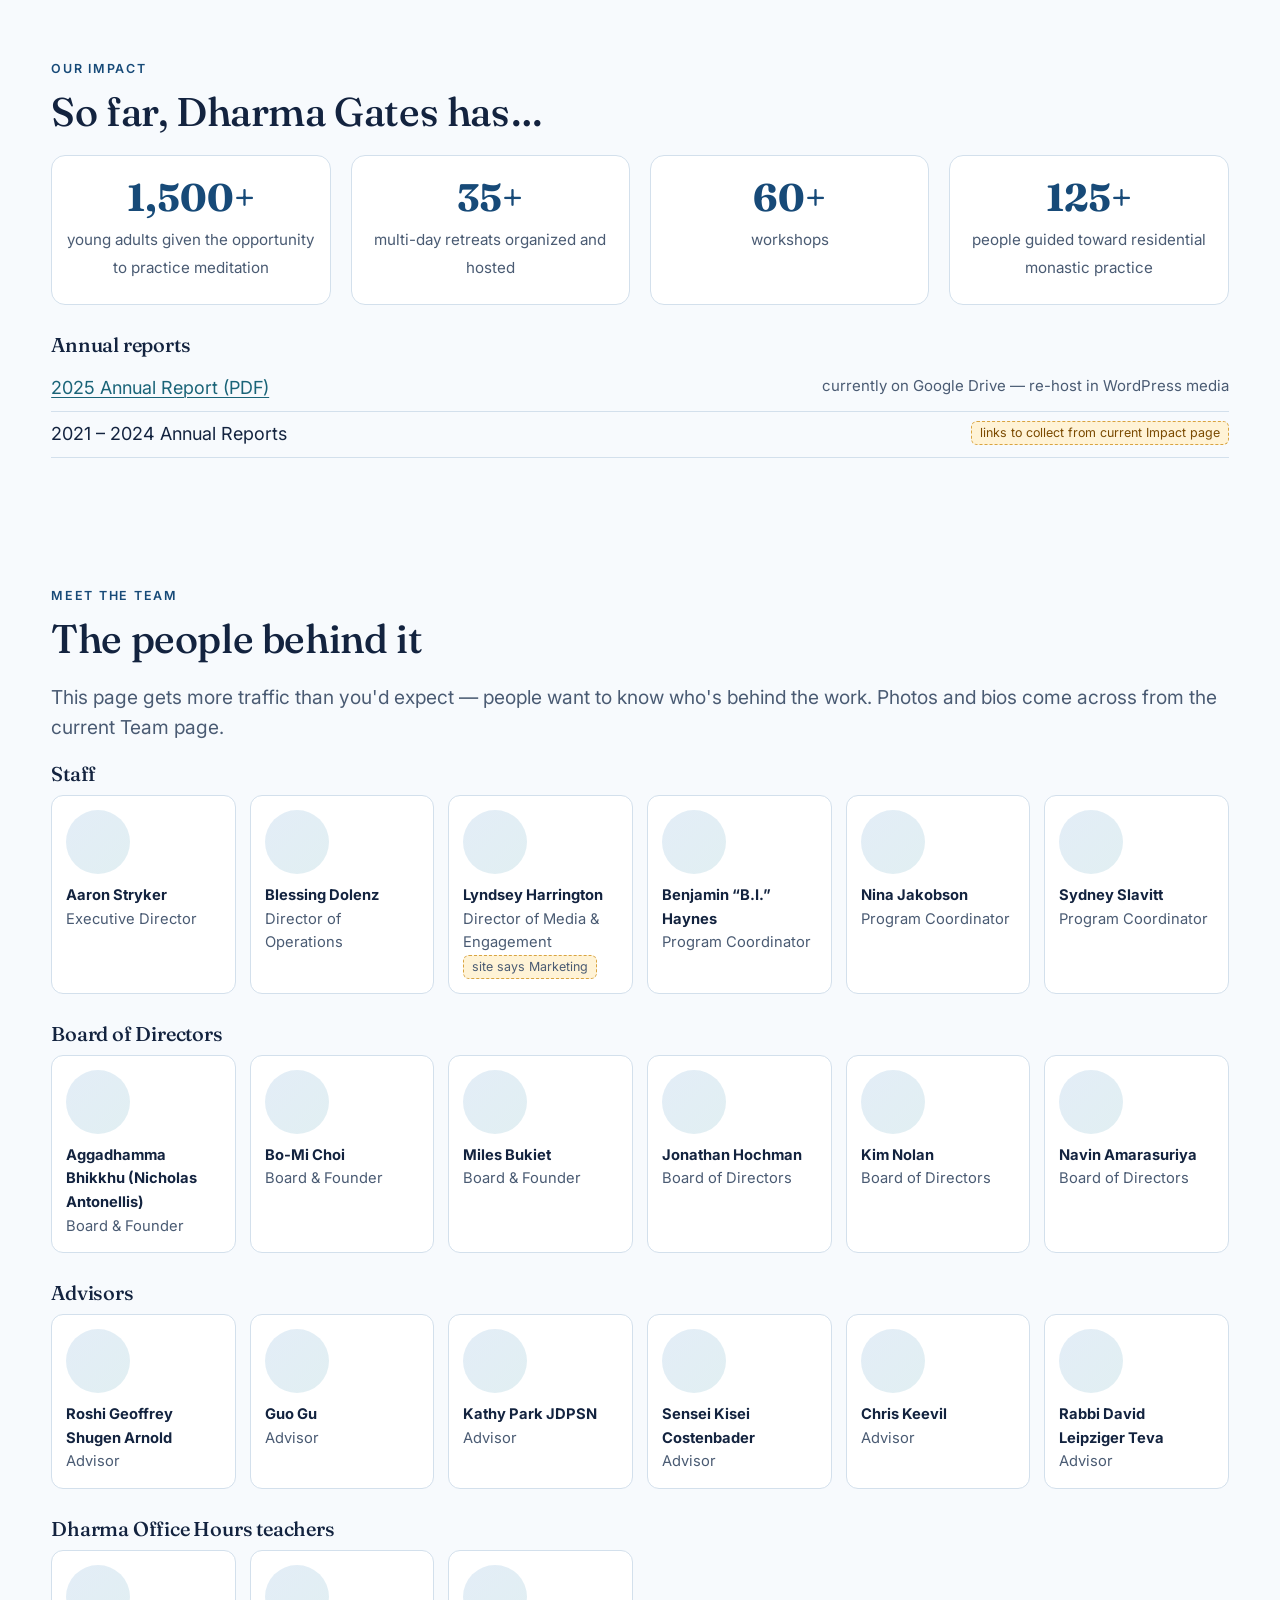
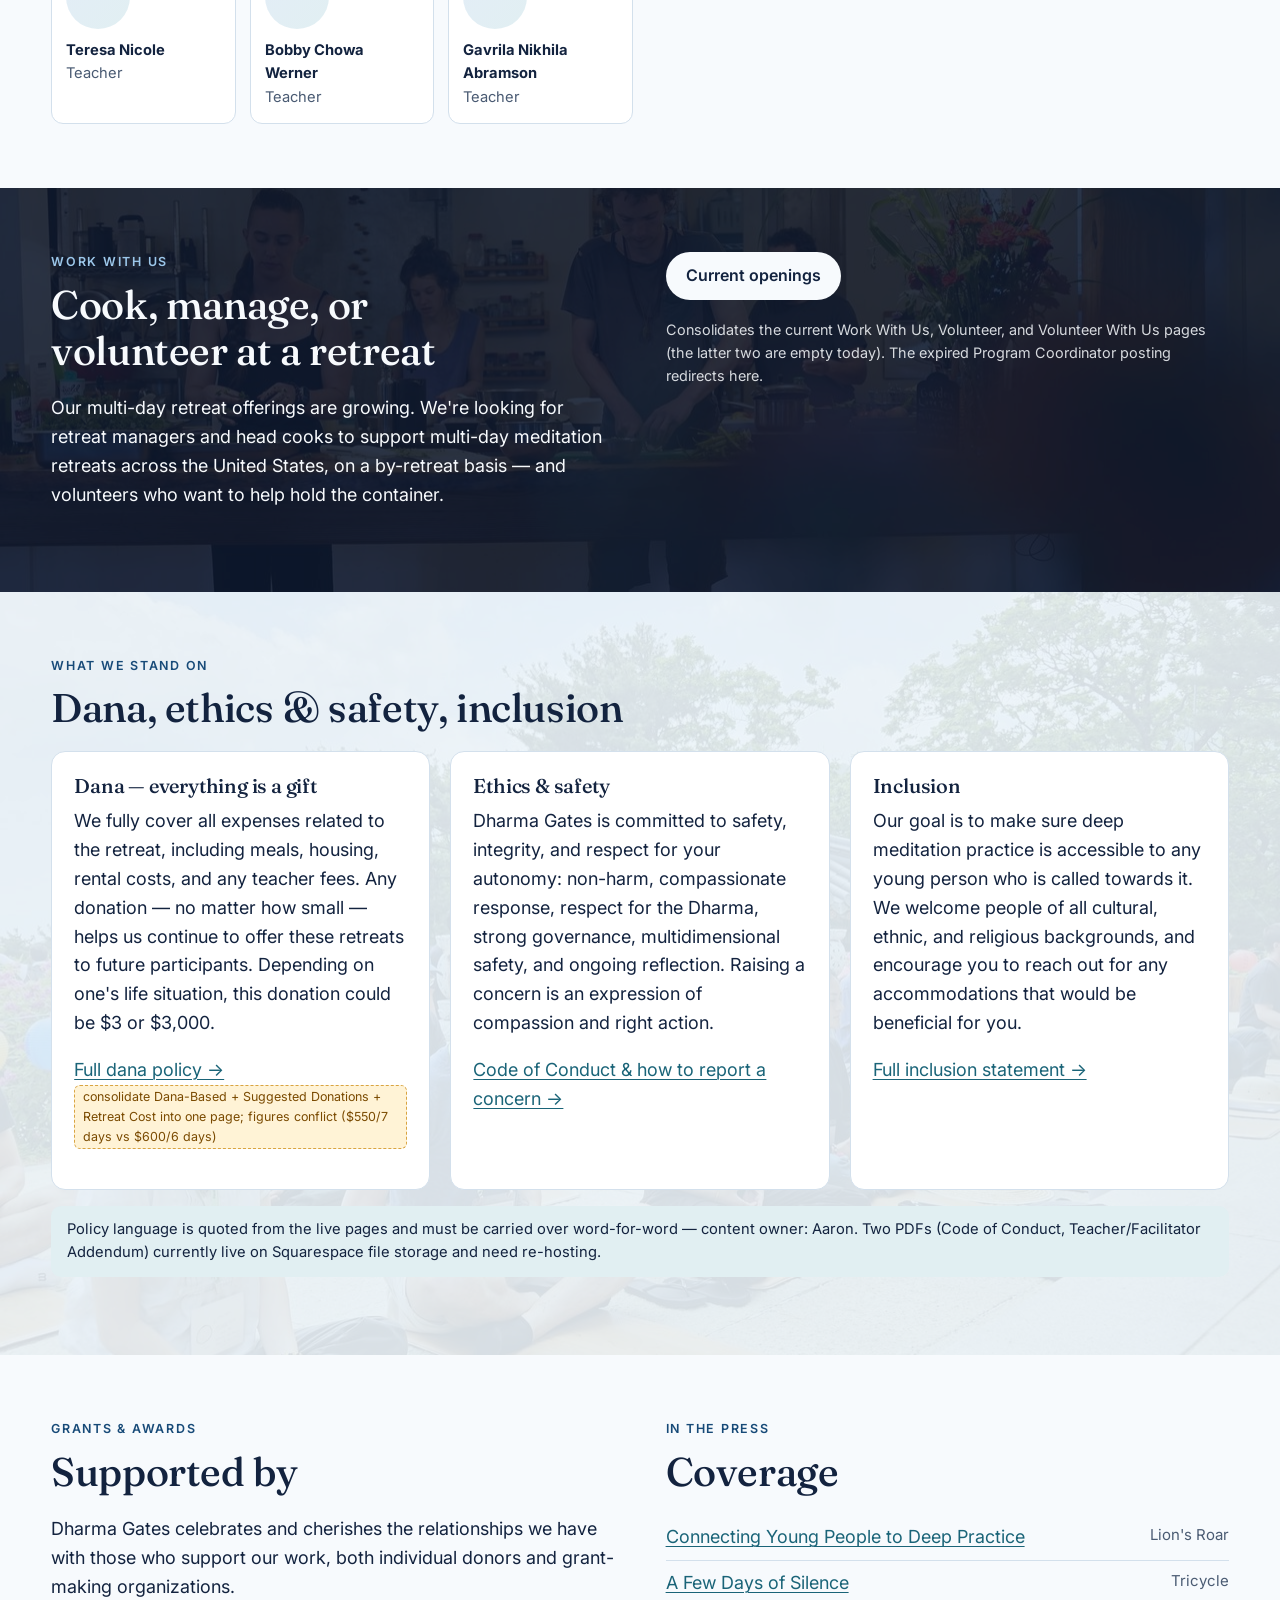
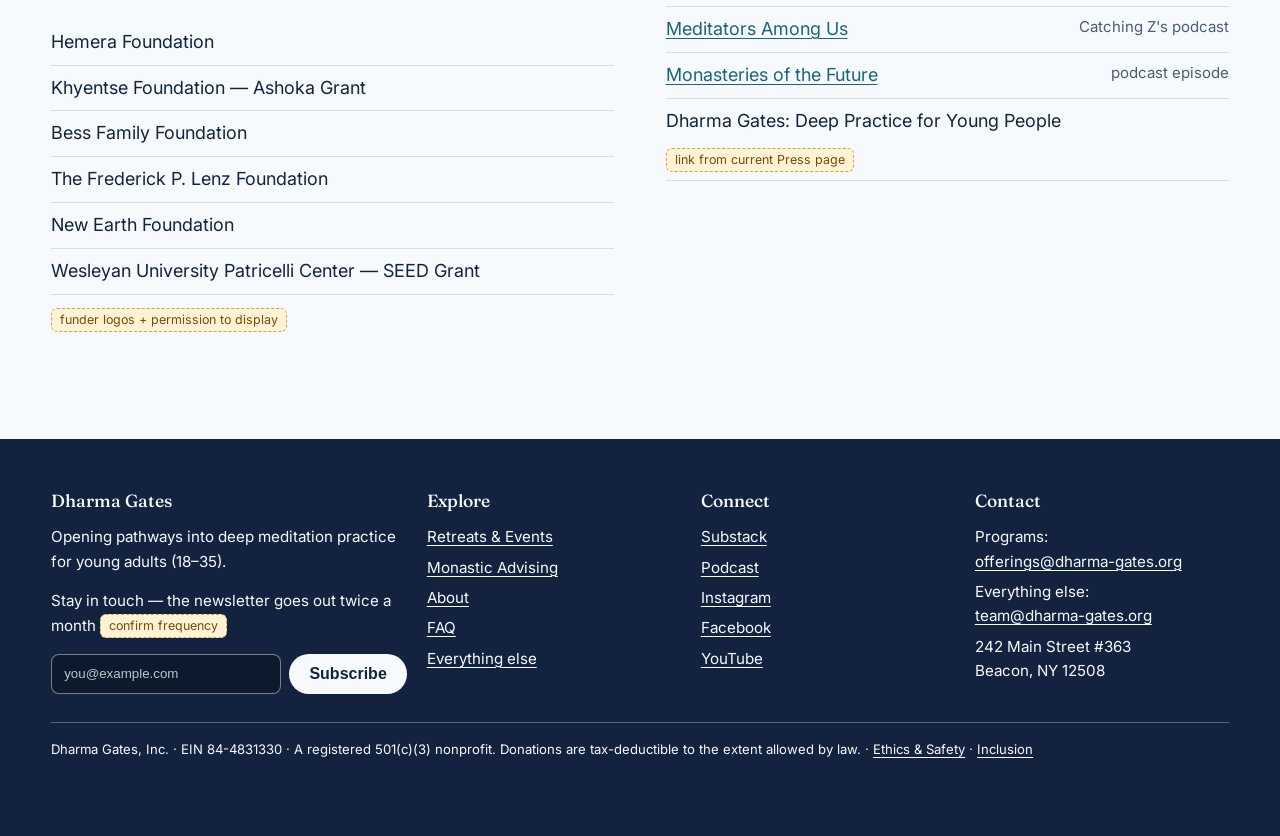
==== commit ac0f477b: "Preview update: Dharma Gates' 10/21 feedback Textured Blue design as the default, homepage pillars, " ====
--- a/about.html
+++ b/about.html
@@ -11,7 +11,7 @@
 <link href="https://fonts.googleapis.com/css2?family=Fraunces:opsz,wght@9..144,400;9..144,500&family=Inter:wght@400;500;600&display=swap" rel="stylesheet">
 <link rel="stylesheet" href="assets/site.css">
 <!-- picks the remembered design version before first paint, so the page doesn't flash another palette -->
-<script>(function(){var d;try{d=new URLSearchParams(location.search).get("design")||localStorage.getItem("dg-design")}catch(e){}document.documentElement.setAttribute("data-design",/^v[1-4]$/.test(d||"")?d:"v1")})()</script>
+<script>(function(){var d;try{d=new URLSearchParams(location.search).get("design")||localStorage.getItem("dg-design")}catch(e){}document.documentElement.setAttribute("data-design",/^v[1-5]$/.test(d||"")?d:"v5")})()</script>
 </head>
 <body data-page="about.html" data-nav="a">
 
@@ -33,7 +33,7 @@
     <h2>Three kinds of visitor, one clear path each</h2>
     <div class="grid cols-3">
       <div class="card"><h3>New to retreat</h3><p>Young adults (18–35) who want to know who we are, what a retreat is like, and how to get to one. → <a href="retreats.html">Retreats</a>, <a href="index.html#faq">FAQ</a></p></div>
-      <div class="card"><h3>Returning practitioners</h3><p>Checking what's coming up, staying connected between retreats, considering deeper training. → <a href="retreats.html#ongoing">Ongoing practice</a>, <a href="monastic-advising.html">Advising</a></p></div>
+      <div class="card"><h3>Returning practitioners</h3><p>Checking what's coming up, staying connected between retreats, considering deeper training. → <a href="connect.html#sit">Ongoing practice</a>, <a href="monastic-advising.html">Advising</a></p></div>
       <div class="card"><h3>Donors &amp; connectors</h3><p>People who want to see impact and give with confidence. → <a href="#impact">Impact</a>, <a href="donate.html">Donate</a></p></div>
     </div>
   </div>
@@ -54,20 +54,6 @@
       <li><a href="https://drive.google.com/file/d/1kafeKZ0UKrEHHXqKRH3snNZaPnFQyqST/view" rel="noopener">2025 Annual Report (PDF)</a><small>currently on Google Drive — re-host in WordPress media</small></li>
       <li><span>2021 – 2024 Annual Reports</span><small><span class="todo">links to collect from current Impact page</span></small></li>
     </ul>
-  </div>
-</section>
-
-<section class="alt bg-forest" id="stories">
-  <div class="wrap">
-    <div class="eyebrow">Participant stories</div>
-    <h2>“Dharma Gates is helping people, and thus the world, right at the roots.”</h2>
-    <p class="lead">— Ryan, retreat participant</p>
-    <div class="grid cols-3">
-      <blockquote>“It brought me home to who I've always been.”<footer>— Michaela</footer></blockquote>
-      <blockquote>“Never knew how powerful it is to sit with community in silence.”<footer>— Toni</footer></blockquote>
-      <blockquote>“Would not be accessible without the low cost — grateful for the opportunity.”<footer>— Rebecca</footer></blockquote>
-    </div>
-    <p style="margin-top:14px"><span class="todo">~40 quotes exist on the current site in five themes (safe container · transformation · encounters with Dharma · community · accessibility). All named quotes have explicit permission per the current page. Pull verbatim during content migration.</span></p>
   </div>
 </section>
 
@@ -112,6 +98,20 @@
       <div class="person"><div class="ph"></div><b>Teresa Nicole</b><span>Teacher</span></div>
       <div class="person"><div class="ph"></div><b>Bobby Chowa Werner</b><span>Teacher</span></div>
       <div class="person"><div class="ph"></div><b>Gavrila Nikhila Abramson</b><span>Teacher</span></div>
+    </div>
+  </div>
+</section>
+
+<section class="sage bg-kitchen" id="work">
+  <div class="wrap two">
+    <div>
+      <div class="eyebrow">Work with us</div>
+      <h2>Cook, manage, or volunteer at a retreat</h2>
+      <p>Our multi-day retreat offerings are growing. We're looking for retreat managers and head cooks to support multi-day meditation retreats across the United States, on a by-retreat basis — and volunteers who want to help hold the container.</p>
+    </div>
+    <div>
+      <p><a class="btn light" href="https://www.dharma-gates.org/work-with-us" rel="noopener">Current openings</a></p>
+      <p style="font-size:.9rem;opacity:.85">Consolidates the current Work With Us, Volunteer, and Volunteer With Us pages (the latter two are empty today). The expired Program Coordinator posting redirects here.</p>
     </div>
   </div>
 </section>
@@ -171,19 +171,6 @@
   </div>
 </section>
 
-<section class="sage bg-kitchen" id="work">
-  <div class="wrap two">
-    <div>
-      <div class="eyebrow">Work with us</div>
-      <h2>Cook, manage, or volunteer at a retreat</h2>
-      <p>Our multi-day retreat offerings are growing. We're looking for retreat managers and head cooks to support multi-day meditation retreats across the United States, on a by-retreat basis — and volunteers who want to help hold the container.</p>
-    </div>
-    <div>
-      <p><a class="btn light" href="https://www.dharma-gates.org/work-with-us" rel="noopener">Current openings</a></p>
-      <p style="font-size:.9rem;opacity:.85">Consolidates the current Work With Us, Volunteer, and Volunteer With Us pages (the latter two are empty today). The expired Program Coordinator posting redirects here.</p>
-    </div>
-  </div>
-</section>
 
 <script src="assets/site.js"></script>
 </body>
--- a/assets/site.css
+++ b/assets/site.css
@@ -35,8 +35,8 @@
    9 Labels on dark blocks --on-dark-label */
 
 /* V1 Earth: Lyndsey's starter palette (Palette 1, 2026-10-15), plus lighter and darker shades.
-   Also the default, and the base for V4 Textured. */
-:root, html[data-design="v1"], html[data-design="v4"] {
+   Also the base for V4 Textured. */
+html[data-design="v1"], html[data-design="v4"] {
   --paper: #f8f3ee;          /* Lyndsey: background, footer-banner text */
   --paper-2: #d8bb9a;        /* Lyndsey: blocks */
   --ink: #624129;            /* Lyndsey: body text */
@@ -50,8 +50,10 @@
   --footer-bg: var(--accent);
 }
 
-/* V2 Blue: blue and white with a dark, ink-like navy (the 2026-09-30 direction: safe, serene, water) */
-html[data-design="v2"] {
+/* V2 Blue: blue and white with a dark, ink-like navy (the 2026-09-30 direction: safe, serene, water).
+   Also the base for V5 Textured Blue, the default since DG's 2026-10-21 feedback (hence :root, for pages
+   opened without scripts). */
+:root, html[data-design="v2"], html[data-design="v5"] {
   --paper: #f7fafd;
   --paper-2: #e3edf7;
   --ink: #13233f;
@@ -205,6 +207,8 @@
 .dark .carousel blockquote footer { color: var(--on-dark-label); }
 .carousel .ctrls { display: flex; gap: 10px; align-items: center; margin-top: 18px; font-size: .85rem; letter-spacing: .1em; text-transform: uppercase; }
 .carousel .ctrls button { border: 1.5px solid currentColor; background: transparent; color: inherit; border-radius: 999px; width: 40px; height: 40px; cursor: pointer; font-size: 1rem; }
+/* the carousel turns by itself (DG, 2026-10-21); this button stops it for good, as WCAG 2.2.2 asks */
+.carousel .ctrls button[data-pause] { width: auto; padding: 0 14px; margin-left: 6px; font: inherit; font-size: .78rem; letter-spacing: .1em; text-transform: uppercase; }
 
 /* hero (split variant, used on inner pages) */
 .hero { padding: 72px 0 56px; background: linear-gradient(180deg, color-mix(in srgb, var(--paper-2) 55%, var(--paper)), var(--paper)); }
@@ -273,6 +277,8 @@
 .rbg-table a { color: var(--sage) !important; }
 .rbg-table th, .rbg-table td { padding: 8px 10px !important; text-align: left !important; }
 .rbg-table td a { white-space: nowrap; }
+/* every second row shaded (DG, 2026-10-21), from the alternate-blocks slot so it follows each design */
+.rbg-table tbody tr:nth-child(even) { background: color-mix(in srgb, var(--paper-2) 70%, var(--surface)) !important; }
 /* Retreats page list (classSelector mode): the embed's own colors are fixed when it loads, so follow the slots */
 .rbg-list, .rbg-list h3, .rbg-list .rs-event-date { color: var(--ink) !important; font-family: var(--font-body) !important; }
 .rbg-list h1 { font-family: var(--font-display) !important; font-weight: 500 !important; font-size: 1.5rem !important; color: var(--ink) !important; margin: 0 0 6px !important; }
@@ -286,7 +292,7 @@
 @media (max-width: 700px) {
   .rbg-table table, .rbg-table tbody { display: block !important; }
   .rbg-table thead { display: none !important; }
-  .rbg-table tr { display: block !important; padding: 14px 0 !important; border-bottom: 1px solid var(--line) !important; background: transparent !important; }
+  .rbg-table tr { display: block !important; padding: 14px 12px !important; border-bottom: 1px solid var(--line) !important; background: transparent !important; border-radius: 10px; }
   .rbg-table td { display: block !important; text-align: left !important; padding: 2px 0 !important; border: 0 !important; }
   .rbg-table td::before { content: attr(data-rs-title) ": " !important; font-weight: 600; font-size: .72rem; letter-spacing: .08em; text-transform: uppercase; color: var(--accent-ink); }
   .rbg-table td:first-child { font-family: var(--font-display); font-size: 1.15rem; margin-bottom: 4px; }
@@ -294,41 +300,43 @@
   .rbg-table td:last-child { margin-top: 8px !important; }
   .rbg-table td:empty { display: none !important; }
   .rbg-table td > div { display: inline !important; }
+  .rbg-table tbody tr:nth-child(even) { background: color-mix(in srgb, var(--paper-2) 70%, var(--surface)) !important; }
   .rbg-list .rs-event-details-container { float: none !important; width: 100% !important; padding: 0 !important; }
 }
 
 /* video slot for Lyndsey's full fundraiser video (YouTube, once it's uploaded) */
 .video-slot { position: relative; aspect-ratio: 16/9; border-radius: var(--radius); overflow: hidden; background: var(--dark-bg); color: var(--on-dark); }
 .video-slot img { width: 100%; height: 100%; object-fit: cover; opacity: .55; }
+.video-slot.ready img { opacity: .85; }
 .video-slot .slot-note { position: absolute; inset: auto 0 0 0; padding: 14px 18px; background: color-mix(in srgb, var(--scrim) 85%, transparent); font-size: .92rem; color: var(--on-dark); }
 .video-slot button.play { position: absolute; inset: 0; margin: auto; width: 76px; height: 76px; border-radius: 50%; border: 0; background: var(--on-dark); color: var(--ink); font-size: 1.6rem; cursor: pointer; }
 .video-slot button.play[disabled] { opacity: .6; cursor: default; }
 .video-slot iframe { position: absolute; inset: 0; width: 100%; height: 100%; border: 0; }
 
-/* V4 Textured: V1 Earth colors, with photo backgrounds under a veil on alternating blocks, like The Returning.
-   Lyndsey's photos stand in until she sends textures. Each block names its photo with a bg-* class (so a page
+/* V4 Textured and V5 Textured Blue: V1 Earth or V2 Blue colors, with photo backgrounds under a veil on
+   alternating blocks, like The Returning. Lyndsey's photos stand in until she sends textures. Each block names its photo with a bg-* class (so a page
    never repeats its own hero photo); the veil is an inset shadow over the photo, strong enough for AA text
    contrast over any of them. */
-html[data-design="v4"] section.alt, html[data-design="v4"] section.dark, html[data-design="v4"] section.sage { background-size: cover; background-position: center; }
-html[data-design="v4"] section.alt { box-shadow: inset 0 0 0 200vmax var(--veil-light); background-image: url("img/forest-circle-1280.jpg"); }
-html[data-design="v4"] section.dark, html[data-design="v4"] section.sage { box-shadow: inset 0 0 0 200vmax var(--veil-dark); background-image: url("img/group-hillside-1280.jpg"); }
-html[data-design="v4"] section.bg-forest { background-image: url("img/forest-circle-1280.jpg"); }
-html[data-design="v4"] section.bg-garden { background-image: url("img/sitting-temple-garden-1280.jpg"); }
-html[data-design="v4"] section.bg-hall { background-image: url("img/circle-hall-1280.jpg"); }
-html[data-design="v4"] section.bg-lawn { background-image: url("img/three-sitters-lawn-1280.jpg"); }
-html[data-design="v4"] section.bg-hillside { background-image: url("img/group-hillside-1280.jpg"); }
-html[data-design="v4"] section.bg-kitchen { background-image: url("img/kitchen-team-1280.jpg"); }
-html[data-design="v4"] section.bg-monastics { background-image: url("img/group-hall-monastics-1280.jpg"); }
+html:is([data-design="v4"], [data-design="v5"]) section.alt, html:is([data-design="v4"], [data-design="v5"]) section.dark, html:is([data-design="v4"], [data-design="v5"]) section.sage { background-size: cover; background-position: center; }
+html:is([data-design="v4"], [data-design="v5"]) section.alt { box-shadow: inset 0 0 0 200vmax var(--veil-light); background-image: url("img/forest-circle-1280.jpg"); }
+html:is([data-design="v4"], [data-design="v5"]) section.dark, html:is([data-design="v4"], [data-design="v5"]) section.sage { box-shadow: inset 0 0 0 200vmax var(--veil-dark); background-image: url("img/group-hillside-1280.jpg"); }
+html:is([data-design="v4"], [data-design="v5"]) section.bg-forest { background-image: url("img/forest-circle-1280.jpg"); }
+html:is([data-design="v4"], [data-design="v5"]) section.bg-garden { background-image: url("img/sitting-temple-garden-1280.jpg"); }
+html:is([data-design="v4"], [data-design="v5"]) section.bg-hall { background-image: url("img/circle-hall-1280.jpg"); }
+html:is([data-design="v4"], [data-design="v5"]) section.bg-lawn { background-image: url("img/three-sitters-lawn-1280.jpg"); }
+html:is([data-design="v4"], [data-design="v5"]) section.bg-hillside { background-image: url("img/group-hillside-1280.jpg"); }
+html:is([data-design="v4"], [data-design="v5"]) section.bg-kitchen { background-image: url("img/kitchen-team-1280.jpg"); }
+html:is([data-design="v4"], [data-design="v5"]) section.bg-monastics { background-image: url("img/group-hall-monastics-1280.jpg"); }
 @media (max-width: 700px) {
-  html[data-design="v4"] section.alt { background-image: url("img/forest-circle-640.jpg"); }
-  html[data-design="v4"] section.dark, html[data-design="v4"] section.sage { background-image: url("img/group-hillside-640.jpg"); }
-  html[data-design="v4"] section.bg-forest { background-image: url("img/forest-circle-640.jpg"); }
-  html[data-design="v4"] section.bg-garden { background-image: url("img/sitting-temple-garden-640.jpg"); }
-  html[data-design="v4"] section.bg-hall { background-image: url("img/circle-hall-640.jpg"); }
-  html[data-design="v4"] section.bg-lawn { background-image: url("img/three-sitters-lawn-640.jpg"); }
-  html[data-design="v4"] section.bg-hillside { background-image: url("img/group-hillside-640.jpg"); }
-  html[data-design="v4"] section.bg-kitchen { background-image: url("img/kitchen-team-640.jpg"); }
-  html[data-design="v4"] section.bg-monastics { background-image: url("img/group-hall-monastics-640.jpg"); }
+  html:is([data-design="v4"], [data-design="v5"]) section.alt { background-image: url("img/forest-circle-640.jpg"); }
+  html:is([data-design="v4"], [data-design="v5"]) section.dark, html:is([data-design="v4"], [data-design="v5"]) section.sage { background-image: url("img/group-hillside-640.jpg"); }
+  html:is([data-design="v4"], [data-design="v5"]) section.bg-forest { background-image: url("img/forest-circle-640.jpg"); }
+  html:is([data-design="v4"], [data-design="v5"]) section.bg-garden { background-image: url("img/sitting-temple-garden-640.jpg"); }
+  html:is([data-design="v4"], [data-design="v5"]) section.bg-hall { background-image: url("img/circle-hall-640.jpg"); }
+  html:is([data-design="v4"], [data-design="v5"]) section.bg-lawn { background-image: url("img/three-sitters-lawn-640.jpg"); }
+  html:is([data-design="v4"], [data-design="v5"]) section.bg-hillside { background-image: url("img/group-hillside-640.jpg"); }
+  html:is([data-design="v4"], [data-design="v5"]) section.bg-kitchen { background-image: url("img/kitchen-team-640.jpg"); }
+  html:is([data-design="v4"], [data-design="v5"]) section.bg-monastics { background-image: url("img/group-hall-monastics-640.jpg"); }
 }
 
 /* footer */
@@ -399,3 +407,7 @@
 @media (max-width: 420px) {
   .hero.bleed h1 { font-size: 2.2rem; }
 }
+/* on phones the folded switcher button sits where the scroll cue would be */
+@media (max-width: 480px) {
+  .scroll-cue { display: none; }
+}
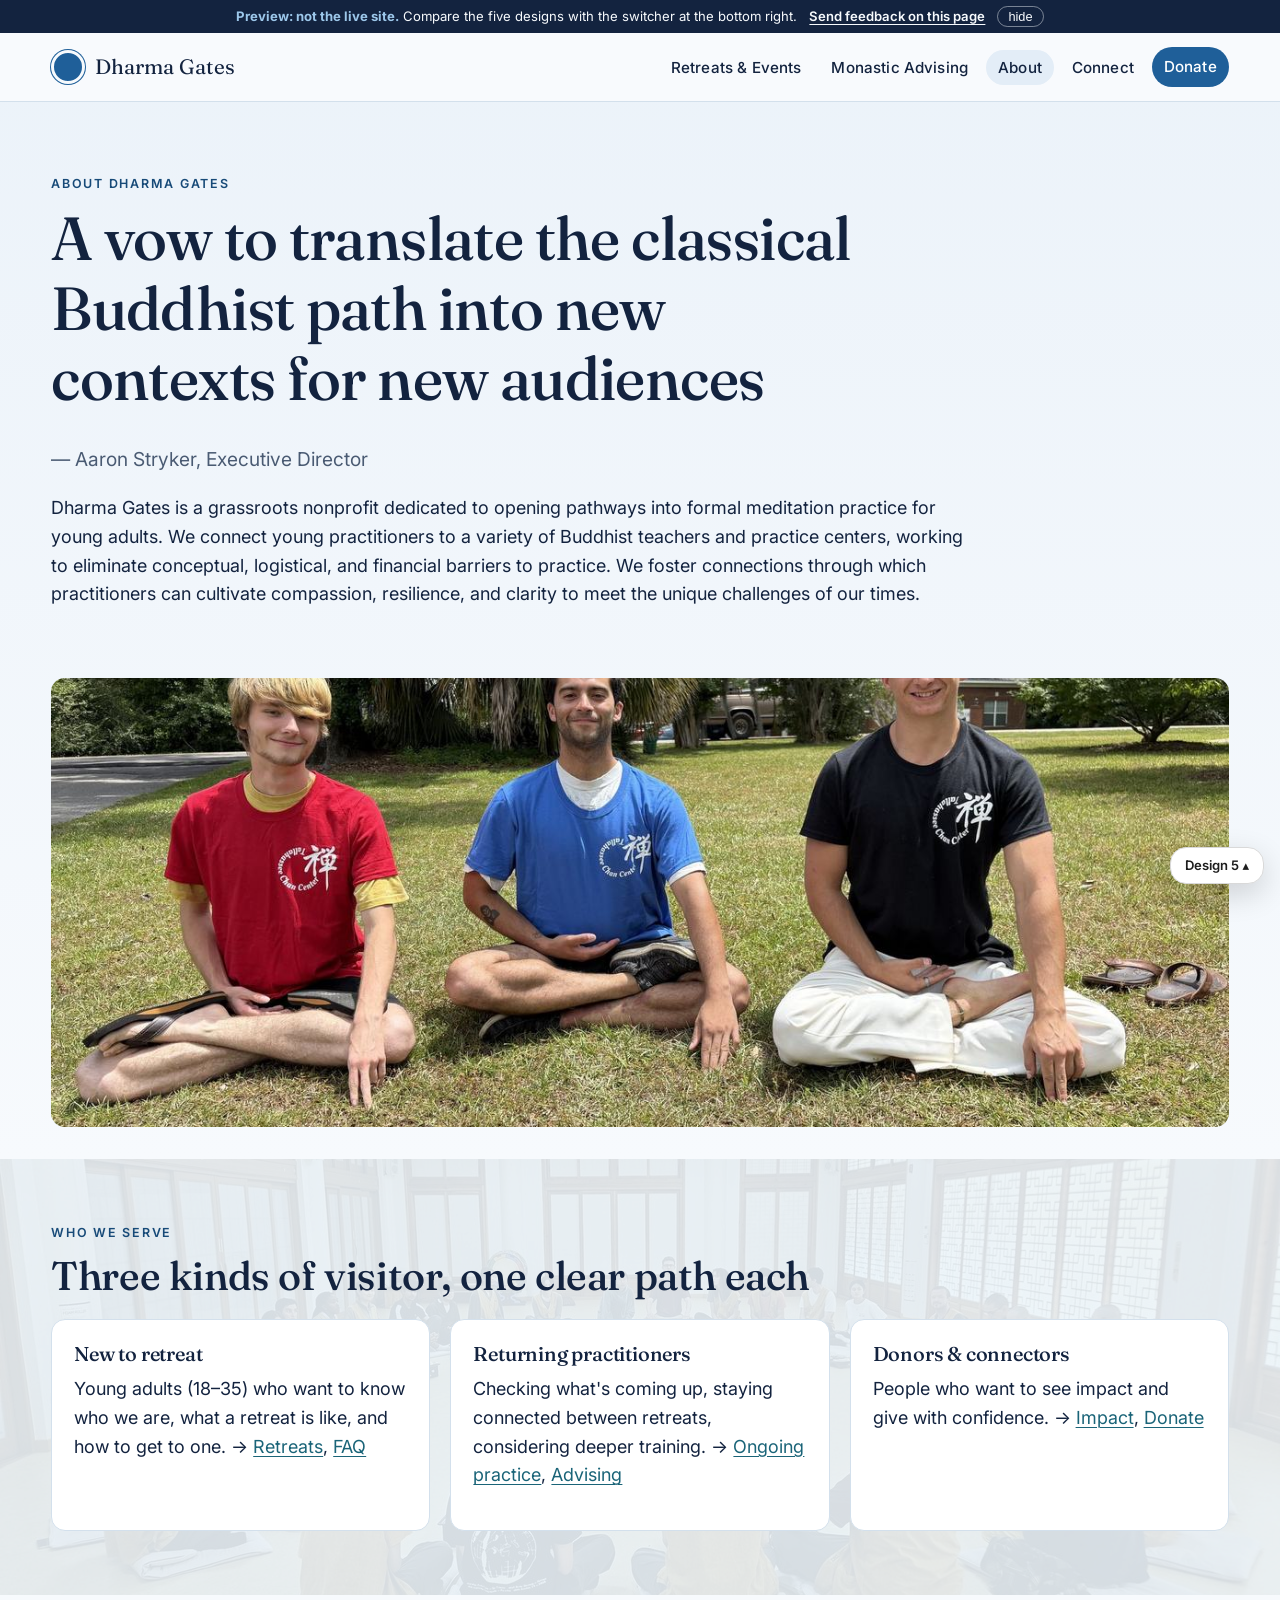
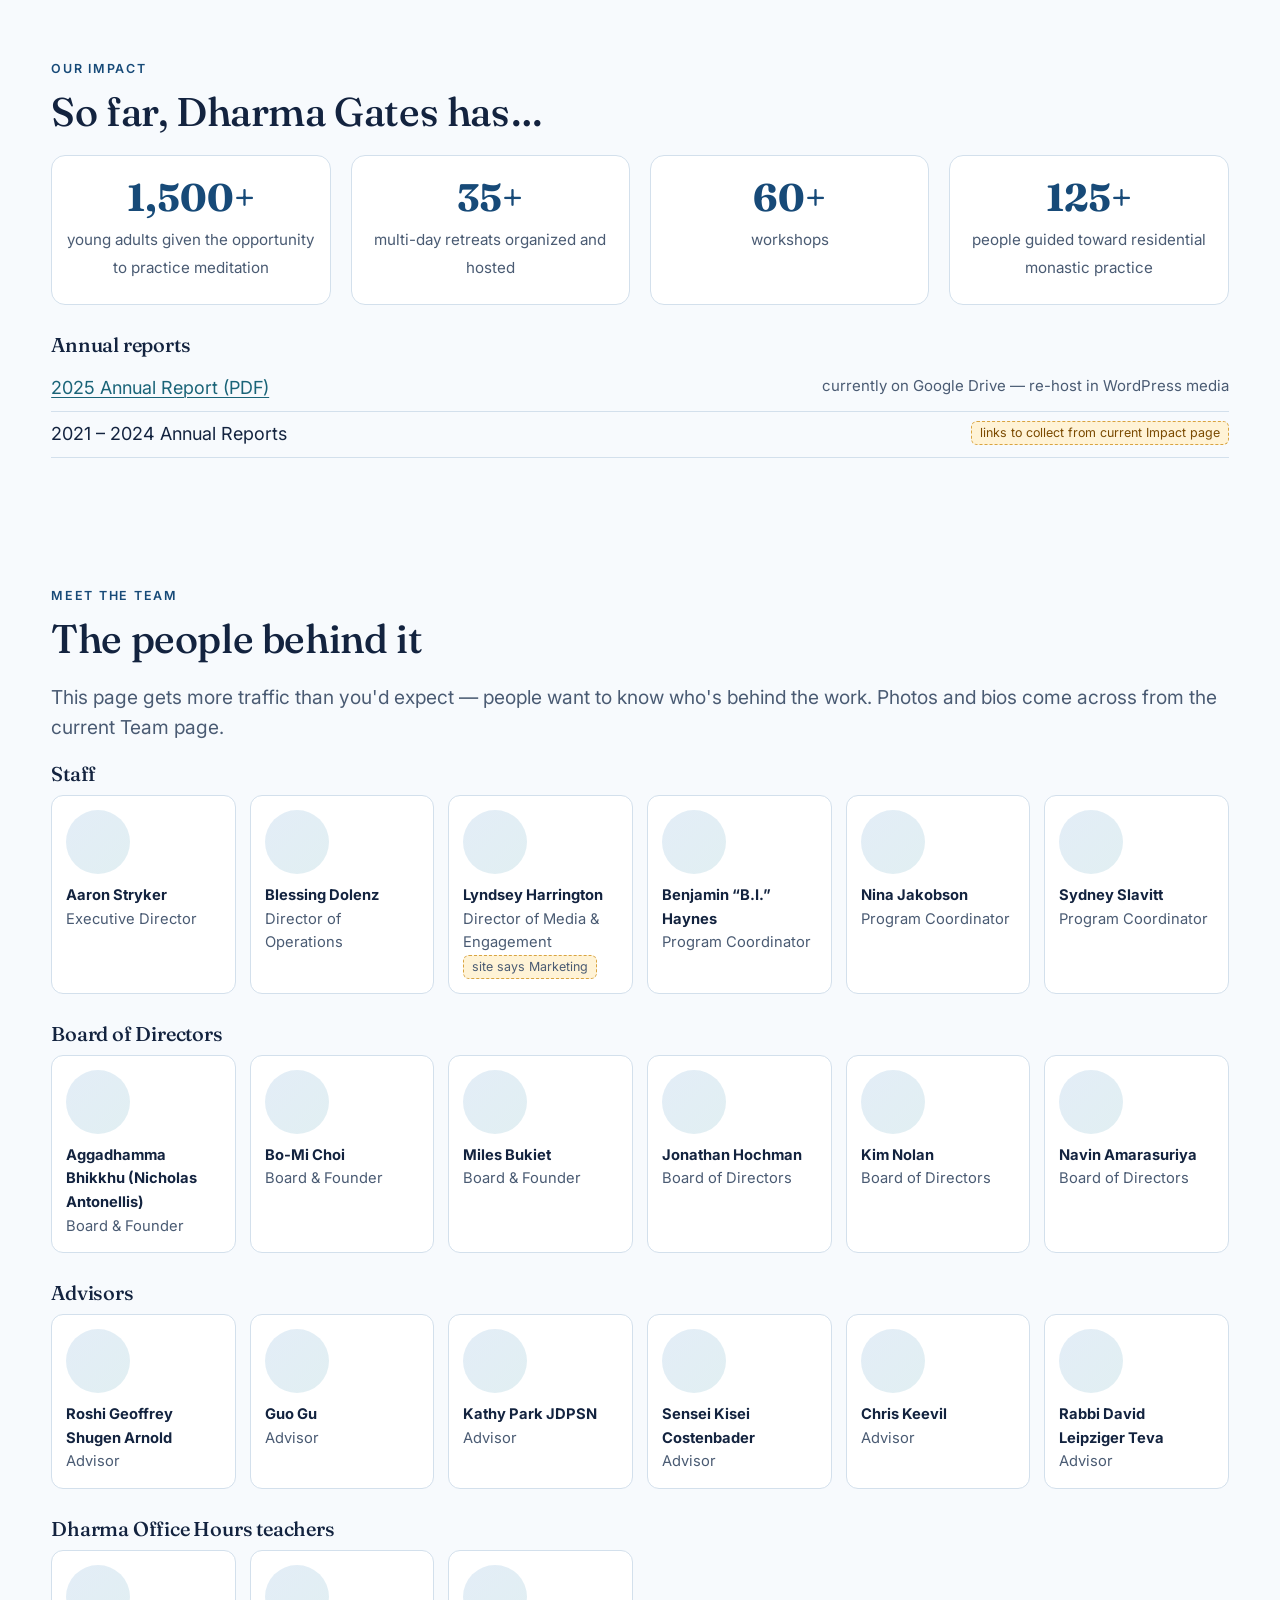
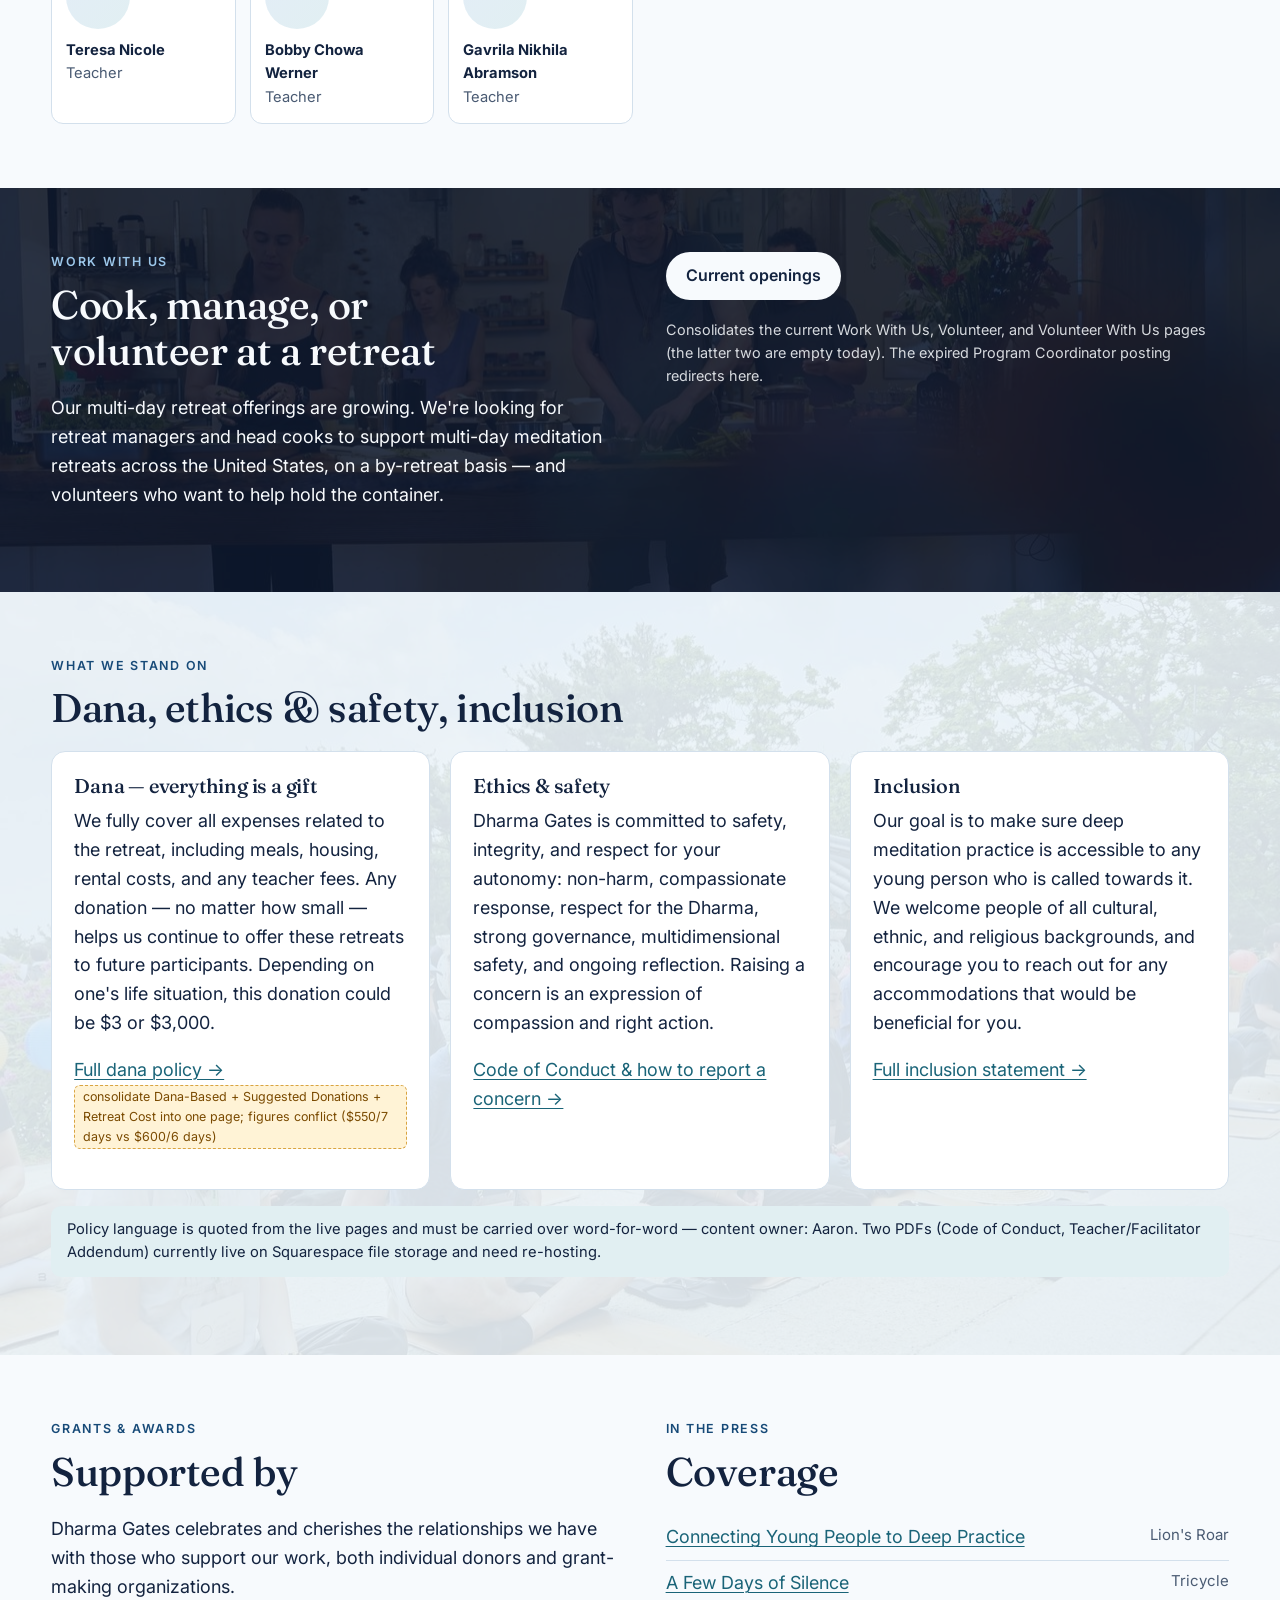
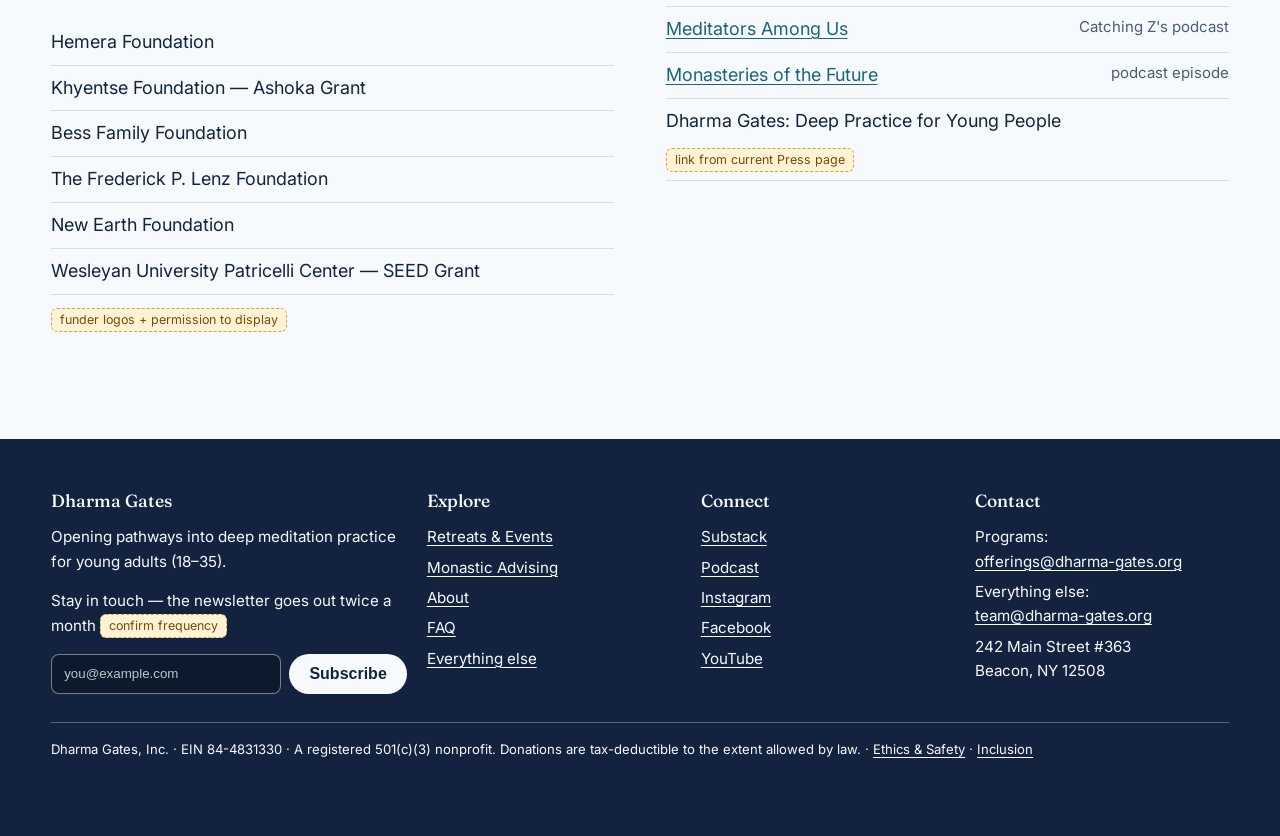
==== commit b3d0975d: "Preview update: returning visitors see Textured Blue, smaller switcher Co-Authored-By: Claude Opus 5" ====
--- a/about.html
+++ b/about.html
@@ -11,7 +11,7 @@
 <link href="https://fonts.googleapis.com/css2?family=Fraunces:opsz,wght@9..144,400;9..144,500&family=Inter:wght@400;500;600&display=swap" rel="stylesheet">
 <link rel="stylesheet" href="assets/site.css">
 <!-- picks the remembered design version before first paint, so the page doesn't flash another palette -->
-<script>(function(){var d;try{d=new URLSearchParams(location.search).get("design")||localStorage.getItem("dg-design")}catch(e){}document.documentElement.setAttribute("data-design",/^v[1-5]$/.test(d||"")?d:"v5")})()</script>
+<script>(function(){var d;try{d=new URLSearchParams(location.search).get("design")||localStorage.getItem("dg-design-pick")}catch(e){}document.documentElement.setAttribute("data-design",/^v[1-5]$/.test(d||"")?d:"v5")})()</script>
 </head>
 <body data-page="about.html" data-nav="a">
 
--- a/assets/site.css
+++ b/assets/site.css
@@ -277,6 +277,7 @@
 .rbg-table a { color: var(--sage) !important; }
 .rbg-table th, .rbg-table td { padding: 8px 10px !important; text-align: left !important; }
 .rbg-table td a { white-space: nowrap; }
+@media (min-width: 701px) { .rbg-table td[data-rs-title="Dates"] { white-space: nowrap; } }
 /* every second row shaded (DG, 2026-10-21), from the alternate-blocks slot so it follows each design */
 .rbg-table tbody tr:nth-child(even) { background: color-mix(in srgb, var(--paper-2) 70%, var(--surface)) !important; }
 /* Retreats page list (classSelector mode): the embed's own colors are fixed when it loads, so follow the slots */
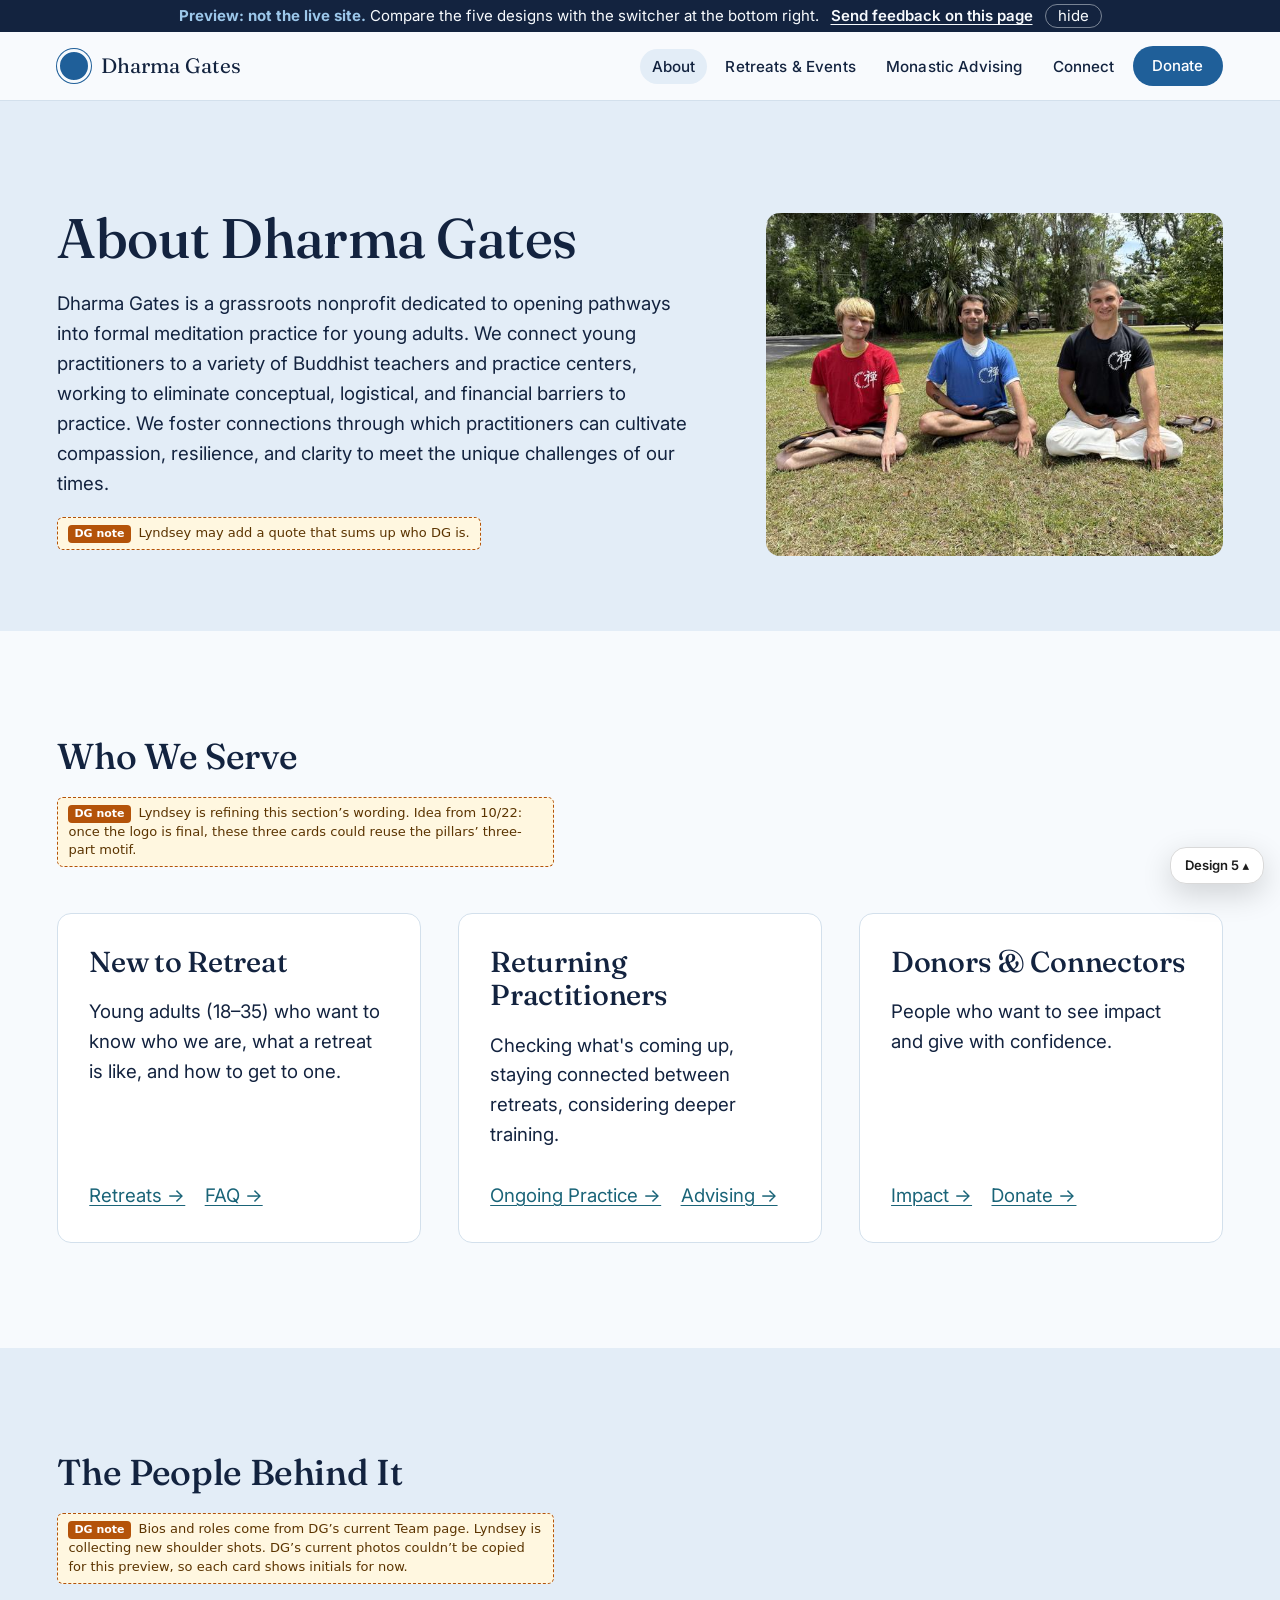
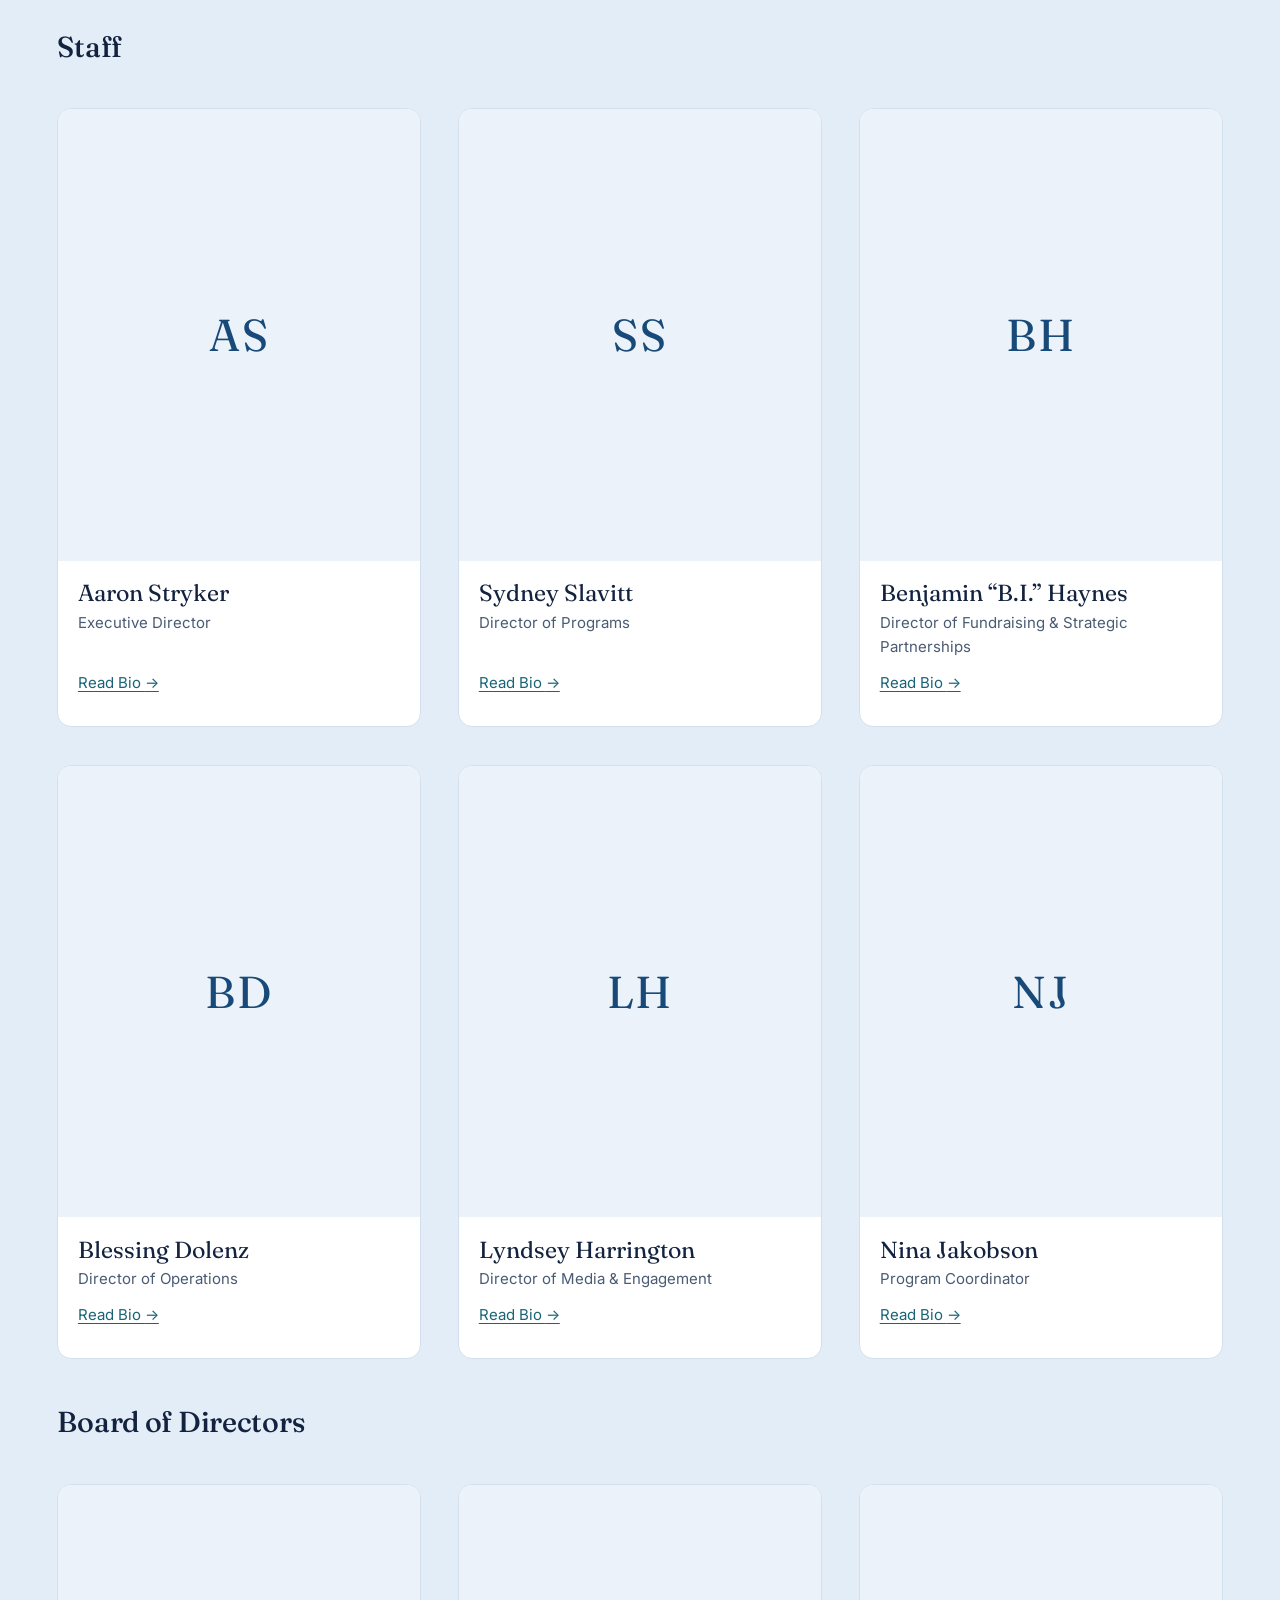
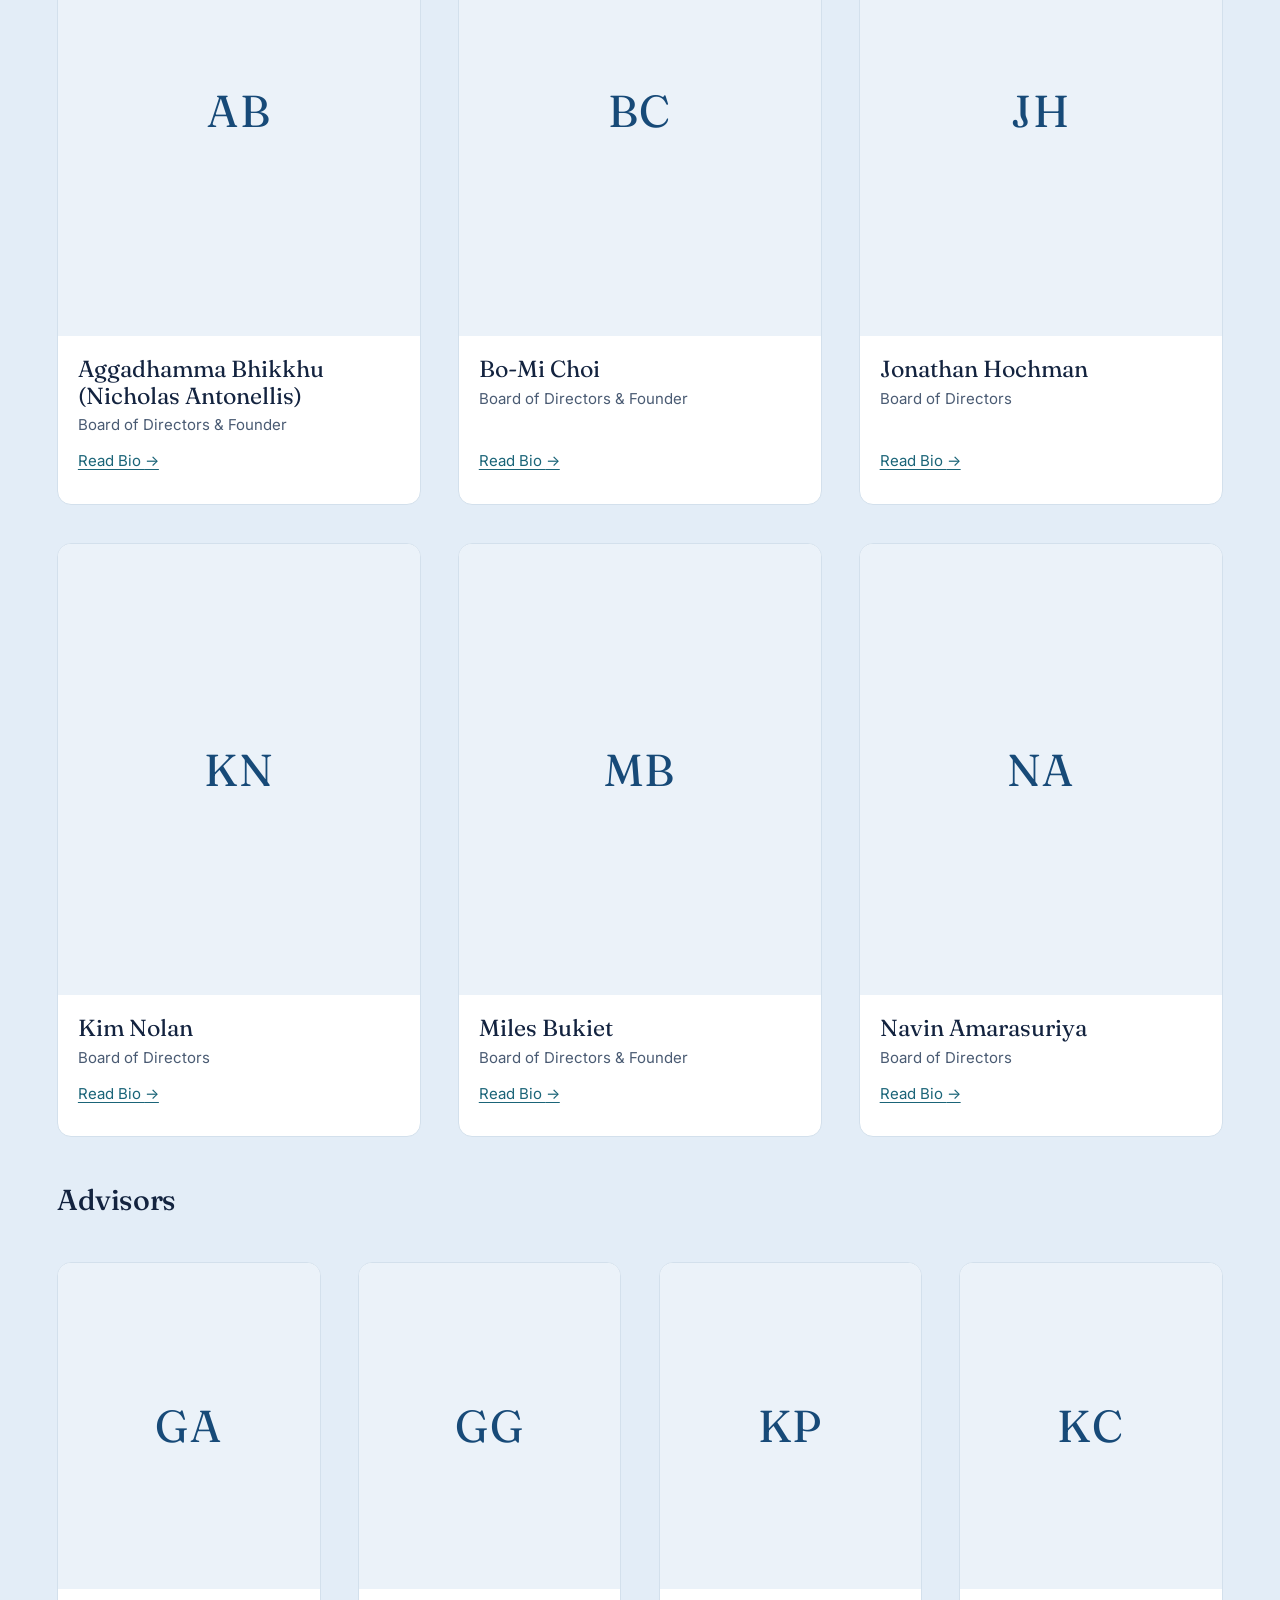
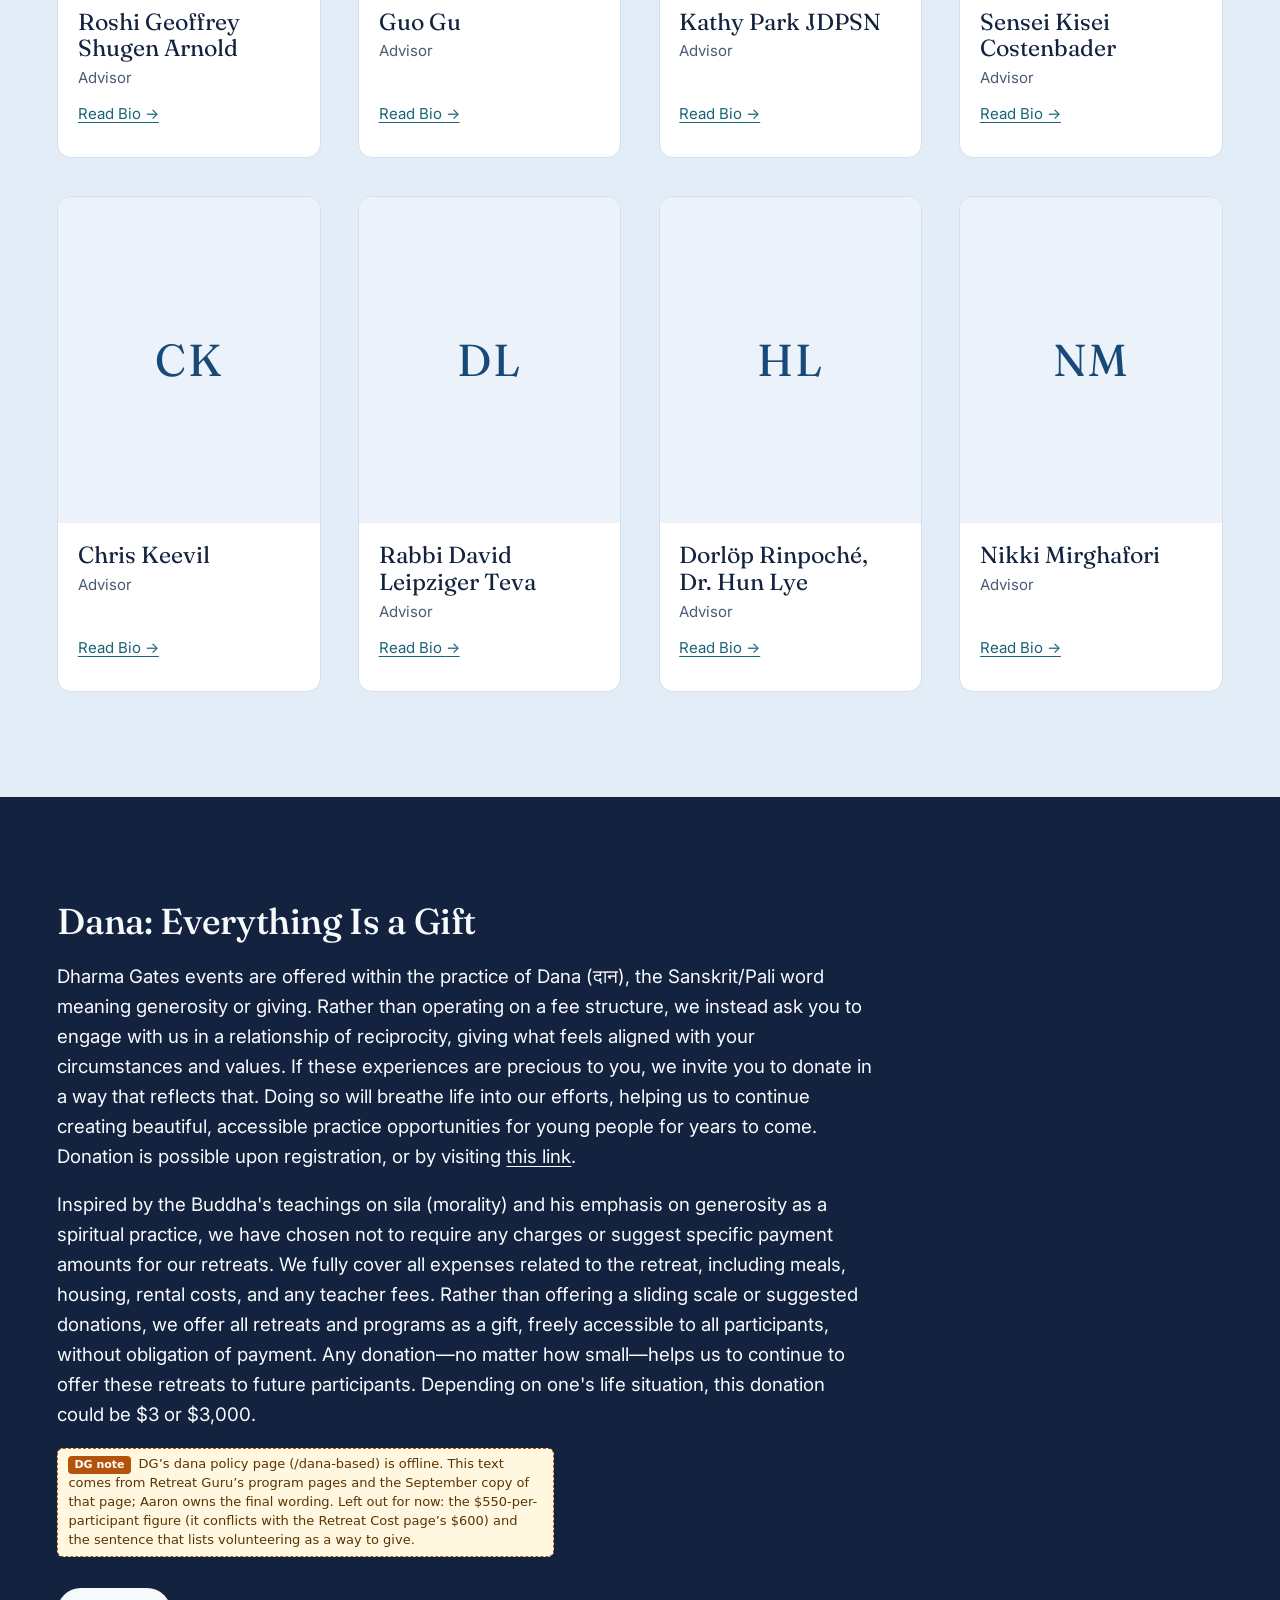
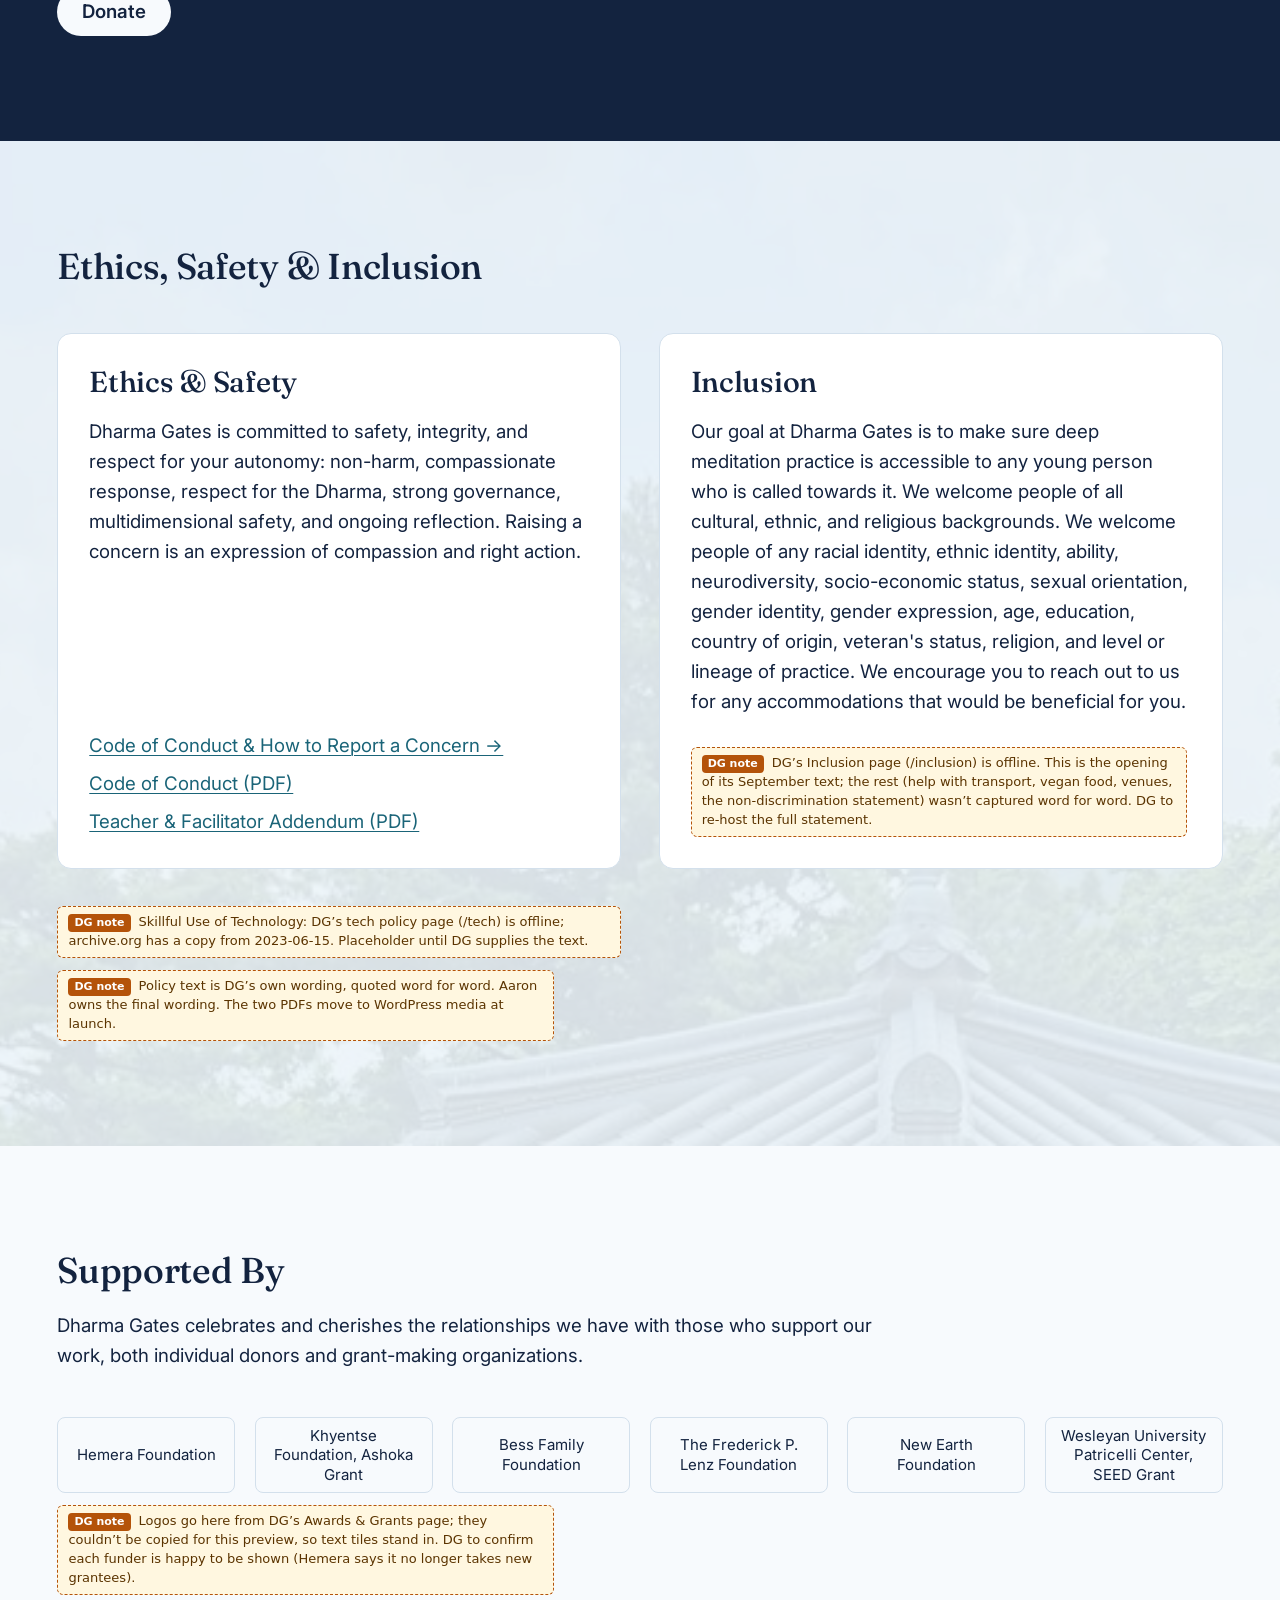
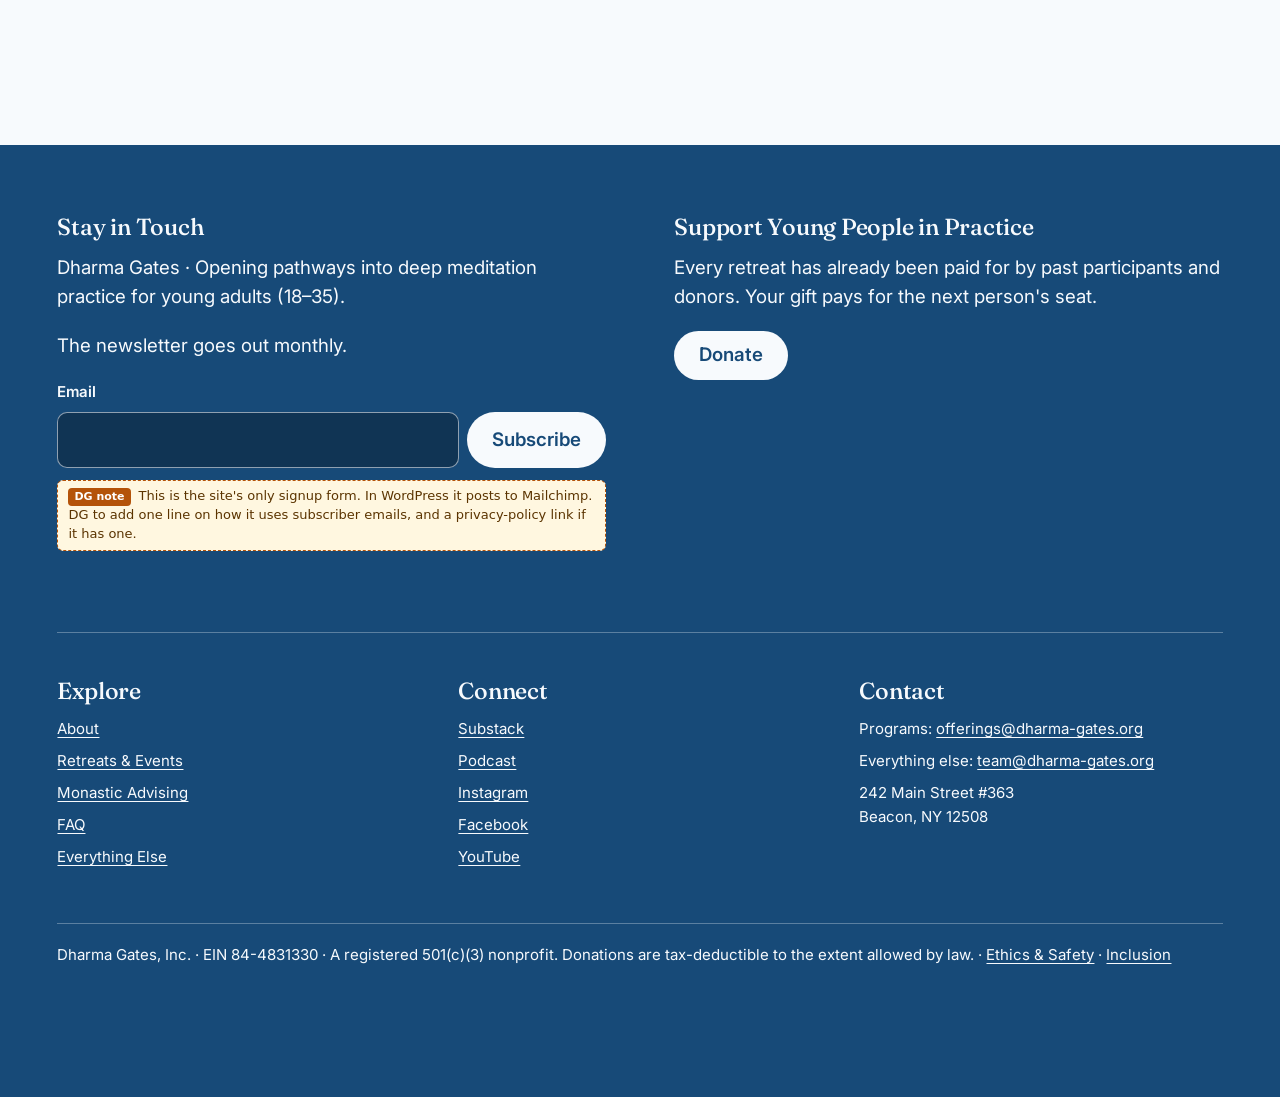
==== commit 4b871e27: "Round 2 PR A preview Built from shnid/dharma_ghates_website round2-a (8b2074d): the round 2 layout a" ====
--- a/about.html
+++ b/about.html
@@ -6,172 +6,160 @@
 <meta name="robots" content="noindex, nofollow">
 <meta name="dg-preview" content="1">
 <title>About — Dharma Gates</title>
-<meta name="description" content="Who Dharma Gates is: mission, team, impact, and the values — dana, ethics & safety, inclusion — behind donation-based meditation retreats for young adults.">
+<meta name="description" content="Who Dharma Gates is: our mission, the people behind it, and the values (dana, ethics and safety, inclusion) behind donation-based meditation retreats for young adults.">
 <link rel="preconnect" href="https://fonts.googleapis.com">
 <link href="https://fonts.googleapis.com/css2?family=Fraunces:opsz,wght@9..144,400;9..144,500&family=Inter:wght@400;500;600&display=swap" rel="stylesheet">
 <link rel="stylesheet" href="assets/site.css">
-<!-- picks the remembered design version before first paint, so the page doesn't flash another palette -->
-<script>(function(){var d;try{d=new URLSearchParams(location.search).get("design")||localStorage.getItem("dg-design-pick")}catch(e){}document.documentElement.setAttribute("data-design",/^v[1-5]$/.test(d||"")?d:"v5")})()</script>
+<!-- before the first paint: the remembered design version and switcher states (Impact in the menu, Mission, DG notes, Text width), so nothing flashes -->
+<script>(function(){var h=document.documentElement,q,l=function(k){try{return localStorage.getItem(k)}catch(e){return null}};try{q=new URLSearchParams(location.search)}catch(e){q={get:function(){return null}}}var d=q.get("design")||l("dg-design-pick");h.setAttribute("data-design",/^v[1-5]$/.test(d||"")?d:"v5");var i=q.get("impact");if(i!=="on"&&i!=="off")i=l("dg-impact-page");h.setAttribute("data-impact",i==="on"?"on":"off");var m=q.get("mission");if(m!=="text"&&m!=="photo")m=l("dg-mission");h.setAttribute("data-mission",m==="photo"?"photo":"text");h.setAttribute("data-notes",l("dg-show-notes")==="off"?"off":"on");var w=q.get("measure");if(w!=="wide"&&w!=="comfortable")w=l("dg-measure");h.setAttribute("data-measure",w==="comfortable"?"comfortable":"wide");h.classList.add("js")})()</script>
 </head>
 <body data-page="about.html" data-nav="a">
+<main id="main">
 
-<section class="hero" style="padding-bottom:32px">
-  <div class="wrap" style="grid-template-columns:1fr">
-    <div class="narrow">
-      <div class="eyebrow">About Dharma Gates</div>
-      <h1>A vow to translate the classical Buddhist path into new contexts for new audiences</h1>
-      <p class="lead">— Aaron Stryker, Executive Director</p>
+<!-- Band order from the 10/22 call (A5): page head, Who We Serve, Team, Dana, Ethics, Safety & Inclusion, Supported By -->
+<section class="page-head has-photo">
+  <div class="wrap">
+    <div>
+      <h1>About Dharma Gates</h1>
       <p>Dharma Gates is a grassroots nonprofit dedicated to opening pathways into formal meditation practice for young adults. We connect young practitioners to a variety of Buddhist teachers and practice centers, working to eliminate conceptual, logistical, and financial barriers to practice. We foster connections through which practitioners can cultivate compassion, resilience, and clarity to meet the unique challenges of our times.</p>
+      <p class="dg-note">Lyndsey may add a quote that sums up who DG is.</p>
     </div>
-    <figure class="photo-band"><img src="assets/img/three-sitters-lawn-1280.jpg" srcset="assets/img/three-sitters-lawn-640.jpg 640w, assets/img/three-sitters-lawn-1280.jpg 1280w, assets/img/three-sitters-lawn.jpg 2000w" sizes="100vw" width="1280" height="960" fetchpriority="high" style="object-position:50% 55%" alt="Three young practitioners in Zen T-shirts sitting cross-legged on a lawn, smiling"></figure>
+    <figure class="frame" style="--focus: 50% 40%"><img src="assets/img/three-sitters-lawn-1280.jpg" srcset="assets/img/three-sitters-lawn-640.jpg 640w, assets/img/three-sitters-lawn-1280.jpg 1280w, assets/img/three-sitters-lawn.jpg 2000w" sizes="(min-width: 1024px) 474px, 100vw" width="1280" height="960" fetchpriority="high" alt="Three young practitioners in Zen T-shirts sitting cross-legged on a lawn, smiling"></figure>
   </div>
 </section>
 
-<section class="alt bg-hall" id="who">
+<section id="who">
   <div class="wrap">
-    <div class="eyebrow">Who we serve</div>
-    <h2>Three kinds of visitor, one clear path each</h2>
+    <h2>Who We Serve</h2>
+    <p class="dg-note">Lyndsey is refining this section’s wording. Idea from 10/22: once the logo is final, these three cards could reuse the pillars’ three-part motif.</p>
     <div class="grid cols-3">
-      <div class="card"><h3>New to retreat</h3><p>Young adults (18–35) who want to know who we are, what a retreat is like, and how to get to one. → <a href="retreats.html">Retreats</a>, <a href="index.html#faq">FAQ</a></p></div>
-      <div class="card"><h3>Returning practitioners</h3><p>Checking what's coming up, staying connected between retreats, considering deeper training. → <a href="connect.html#sit">Ongoing practice</a>, <a href="monastic-advising.html">Advising</a></p></div>
-      <div class="card"><h3>Donors &amp; connectors</h3><p>People who want to see impact and give with confidence. → <a href="#impact">Impact</a>, <a href="donate.html">Donate</a></p></div>
+      <div class="card"><h3>New to Retreat</h3><p>Young adults (18–35) who want to know who we are, what a retreat is like, and how to get to one.</p><p class="card-foot"><a href="retreats.html">Retreats →</a><a href="index.html#faq">FAQ →</a></p></div>
+      <div class="card"><h3>Returning Practitioners</h3><p>Checking what's coming up, staying connected between retreats, considering deeper training.</p><p class="card-foot"><a href="connect.html#sit">Ongoing Practice →</a><a href="monastic-advising.html">Advising →</a></p></div>
+      <div class="card"><h3>Donors &amp; Connectors</h3><p>People who want to see impact and give with confidence.</p><p class="card-foot"><a href="index.html#impact" data-impact-link>Impact →</a><a href="donate.html">Donate →</a></p></div>
     </div>
   </div>
 </section>
 
-<section id="impact">
+<!-- TEAM (R16) · photo cards (initials until photos arrive) open each verbatim bio in one native dialog -->
+<section id="team" class="alt">
   <div class="wrap">
-    <div class="eyebrow">Our impact</div>
-    <h2>So far, Dharma Gates has…</h2>
-    <div class="grid cols-4">
-      <div class="stat card"><b>1,500+</b><span>young adults given the opportunity to practice meditation</span></div>
-      <div class="stat card"><b>35+</b><span>multi-day retreats organized and hosted</span></div>
-      <div class="stat card"><b>60+</b><span>workshops</span></div>
-      <div class="stat card"><b>125+</b><span>people guided toward residential monastic practice</span></div>
+    <h2>The People Behind It</h2>
+    <p class="dg-note">Bios and roles come from DG’s current Team page. Lyndsey is collecting new shoulder shots. DG’s current photos couldn’t be copied for this preview, so each card shows initials for now.</p>
+    <h3>Staff</h3>
+    <div class="team">
+      <button type="button" class="person" id="team-aaron-stryker" aria-haspopup="dialog"><span class="ph"><span class="initials" aria-hidden="true">AS</span></span><span class="who"><span class="name">Aaron Stryker</span><span class="role">Executive Director</span><span class="read">Read Bio <span aria-hidden="true">→</span></span></span></button>
+      <button type="button" class="person" id="team-sydney-slavitt" aria-haspopup="dialog"><span class="ph"><span class="initials" aria-hidden="true">SS</span></span><span class="who"><span class="name">Sydney Slavitt</span><span class="role">Director of Programs</span><span class="read">Read Bio <span aria-hidden="true">→</span></span></span></button>
+      <button type="button" class="person" id="team-benjamin-haynes" aria-haspopup="dialog"><span class="ph"><span class="initials" aria-hidden="true">BH</span></span><span class="who"><span class="name">Benjamin “B.I.” Haynes</span><span class="role">Director of Fundraising &amp; Strategic Partnerships</span><span class="read">Read Bio <span aria-hidden="true">→</span></span></span></button>
+      <button type="button" class="person" id="team-blessing-dolenz" aria-haspopup="dialog"><span class="ph"><span class="initials" aria-hidden="true">BD</span></span><span class="who"><span class="name">Blessing Dolenz</span><span class="role">Director of Operations</span><span class="read">Read Bio <span aria-hidden="true">→</span></span></span></button>
+      <button type="button" class="person" id="team-lyndsey-harrington" aria-haspopup="dialog"><span class="ph"><span class="initials" aria-hidden="true">LH</span></span><span class="who"><span class="name">Lyndsey Harrington</span><span class="role">Director of Media &amp; Engagement</span><span class="read">Read Bio <span aria-hidden="true">→</span></span></span></button>
+      <button type="button" class="person" id="team-nina-jakobson" aria-haspopup="dialog"><span class="ph"><span class="initials" aria-hidden="true">NJ</span></span><span class="who"><span class="name">Nina Jakobson</span><span class="role">Program Coordinator</span><span class="read">Read Bio <span aria-hidden="true">→</span></span></span></button>
     </div>
-    <h3 style="margin-top:28px">Annual reports</h3>
-    <ul class="linklist">
-      <li><a href="https://drive.google.com/file/d/1kafeKZ0UKrEHHXqKRH3snNZaPnFQyqST/view" rel="noopener">2025 Annual Report (PDF)</a><small>currently on Google Drive — re-host in WordPress media</small></li>
-      <li><span>2021 – 2024 Annual Reports</span><small><span class="todo">links to collect from current Impact page</span></small></li>
-    </ul>
+    <h3>Board of Directors</h3>
+    <div class="team">
+      <button type="button" class="person" id="team-aggadhamma-bhikkhu" aria-haspopup="dialog"><span class="ph"><span class="initials" aria-hidden="true">AB</span></span><span class="who"><span class="name">Aggadhamma Bhikkhu (Nicholas Antonellis)</span><span class="role">Board of Directors &amp; Founder</span><span class="read">Read Bio <span aria-hidden="true">→</span></span></span></button>
+      <button type="button" class="person" id="team-bo-mi-choi" aria-haspopup="dialog"><span class="ph"><span class="initials" aria-hidden="true">BC</span></span><span class="who"><span class="name">Bo-Mi Choi</span><span class="role">Board of Directors &amp; Founder</span><span class="read">Read Bio <span aria-hidden="true">→</span></span></span></button>
+      <button type="button" class="person" id="team-jonathan-hochman" aria-haspopup="dialog"><span class="ph"><span class="initials" aria-hidden="true">JH</span></span><span class="who"><span class="name">Jonathan Hochman</span><span class="role">Board of Directors</span><span class="read">Read Bio <span aria-hidden="true">→</span></span></span></button>
+      <button type="button" class="person" id="team-kim-nolan" aria-haspopup="dialog"><span class="ph"><span class="initials" aria-hidden="true">KN</span></span><span class="who"><span class="name">Kim Nolan</span><span class="role">Board of Directors</span><span class="read">Read Bio <span aria-hidden="true">→</span></span></span></button>
+      <button type="button" class="person" id="team-miles-bukiet" aria-haspopup="dialog"><span class="ph"><span class="initials" aria-hidden="true">MB</span></span><span class="who"><span class="name">Miles Bukiet</span><span class="role">Board of Directors &amp; Founder</span><span class="read">Read Bio <span aria-hidden="true">→</span></span></span></button>
+      <button type="button" class="person" id="team-navin-amarasuriya" aria-haspopup="dialog"><span class="ph"><span class="initials" aria-hidden="true">NA</span></span><span class="who"><span class="name">Navin Amarasuriya</span><span class="role">Board of Directors</span><span class="read">Read Bio <span aria-hidden="true">→</span></span></span></button>
+    </div>
+    <h3>Advisors</h3>
+    <div class="team advisors">
+      <button type="button" class="person" id="team-shugen-arnold" aria-haspopup="dialog"><span class="ph"><span class="initials" aria-hidden="true">GA</span></span><span class="who"><span class="name">Roshi Geoffrey Shugen Arnold</span><span class="role">Advisor</span><span class="read">Read Bio <span aria-hidden="true">→</span></span></span></button>
+      <button type="button" class="person" id="team-guo-gu" aria-haspopup="dialog"><span class="ph"><span class="initials" aria-hidden="true">GG</span></span><span class="who"><span class="name">Guo Gu</span><span class="role">Advisor</span><span class="read">Read Bio <span aria-hidden="true">→</span></span></span></button>
+      <button type="button" class="person" id="team-kathy-park" aria-haspopup="dialog"><span class="ph"><span class="initials" aria-hidden="true">KP</span></span><span class="who"><span class="name">Kathy Park JDPSN</span><span class="role">Advisor</span><span class="read">Read Bio <span aria-hidden="true">→</span></span></span></button>
+      <button type="button" class="person" id="team-kisei-costenbader" aria-haspopup="dialog"><span class="ph"><span class="initials" aria-hidden="true">KC</span></span><span class="who"><span class="name">Sensei Kisei Costenbader</span><span class="role">Advisor</span><span class="read">Read Bio <span aria-hidden="true">→</span></span></span></button>
+      <button type="button" class="person" id="team-chris-keevil" aria-haspopup="dialog"><span class="ph"><span class="initials" aria-hidden="true">CK</span></span><span class="who"><span class="name">Chris Keevil</span><span class="role">Advisor</span><span class="read">Read Bio <span aria-hidden="true">→</span></span></span></button>
+      <button type="button" class="person" id="team-david-leipziger-teva" aria-haspopup="dialog"><span class="ph"><span class="initials" aria-hidden="true">DL</span></span><span class="who"><span class="name">Rabbi David Leipziger Teva</span><span class="role">Advisor</span><span class="read">Read Bio <span aria-hidden="true">→</span></span></span></button>
+      <button type="button" class="person" id="team-hun-lye" aria-haspopup="dialog"><span class="ph"><span class="initials" aria-hidden="true">HL</span></span><span class="who"><span class="name">Dorlöp Rinpoché, Dr. Hun Lye</span><span class="role">Advisor</span><span class="read">Read Bio <span aria-hidden="true">→</span></span></span></button>
+      <button type="button" class="person" id="team-nikki-mirghafori" aria-haspopup="dialog"><span class="ph"><span class="initials" aria-hidden="true">NM</span></span><span class="who"><span class="name">Nikki Mirghafori</span><span class="role">Advisor</span><span class="read">Read Bio <span aria-hidden="true">→</span></span></span></button>
+    </div>
+    <!-- verbatim bios from DG's Team page (read 2026-10-23); the dialog borrows each one while open -->
+    <div class="bio-src" id="bio-aaron-stryker" hidden><p>After a spiritual crisis his freshman year of college, Aaron encountered contemplative practice in 2014 through Mysore-style Ashtanga yoga with his first teacher, Angela Jamison. He encountered formal Buddhist practice at Dai Bosatsu Zendo in 2017 and has been serving as Dharma Gates' Executive Director since graduating in 2019. Since then, his practice has taken him across all three major Buddhist lineages — including three and a half years in Zen practice communities, five separate month-long silent retreats in the tradition of Pa Auk Sayadaw, and in 2023, a connection to his root tradition in the Dudjom Tersar lineage of the Nyingma. Aaron's approach honors both the importance of integration and psychological healing and the depths of traditional lineage practice and the possibilities of liberation contained therein. To him, Dharma Gates is an expression of a vow to translate the classical Buddhist path into new contexts for new audiences.</p></div>
+    <div class="bio-src" id="bio-sydney-slavitt" hidden><p>Sydney began meditating in 2018. She went on her first retreat at Zen Mountain Monastery, which was a Dharma Gates retreat, while she was a sophomore in college. Soon after that retreat was COVID. Sydney decided instead of doing a year of classes online, she would live at the monastery. She spent 3 months in the fall 2020 and 3 months in the spring of 2021 living and training at Zen Mountain Monastery. When she returned to school she revitalized the meditation club that had dissolved due to COVID. She graduated from Wesleyan University in 2023. Since then she has been exploring the vast landscape of Buddhism in America. She is a student of Shoan Sensei’s at Zen Mountain Monastery. She also has an ongoing qi gong practice and is deeply inspired by the Tibetan Buddhist tradition.</p></div>
+    <div class="bio-src" id="bio-benjamin-haynes" hidden><p>Benjamin found meditation and Buddhism at the age of 20 during a time when he felt lost and anxious in college. It was during a year teaching English in Malaysia post-college when he sat his first silent retreat and his heart fully opened to the Dharma. Benjamin was previously a community organizer/neighborhood connection-wizard in Washington, D.C. after lobbying a real estate company to turn a vacant lot into a <a href="https://www.ustreetcommunity.org/temperance-alley-garden" rel="noopener">community garden</a>. Benjamin joined Dharma Gates in 2021 and has cherished helping create fertile soil for young people (including himself) to attune to the world with more care, awareness and love. He also feels motivated, and confused, by the intersecting problems of our <a href="https://www.whatisemerging.com/opinions/how-to-think-about-the-meta-crisis-without-getting-too-excited" rel="noopener">meta-crisis</a>. He is currently a student of Jogen Salzberg and has sat a total of seven months of silent retreat.</p></div>
+    <div class="bio-src" id="bio-blessing-dolenz" hidden><p>Blessing (she/her) began practicing meditation in 2012 and practices with the Mountains and Rivers Order of Zen Buddhism. She supported Hojin Kimmel, Sensei managing the Zen Center of NYC from 2024 to 2025. Her background includes Peace Corps service, management consulting, and business transformation. Originally from Kansas, she studied English at Boston University and earned her MBA at Georgetown. She hopes for all beings to develop systems rooted in compassionate wisdom and wishes for each person to find and trust their unique path to benefiting others.</p></div>
+    <div class="bio-src" id="bio-lyndsey-harrington" hidden><p>Lyndsey was first drawn to Buddhism through her study of East Asian tea traditions. She began practicing zazen in 2018 and has since trained with Rinzai and Soto Zen teachers across the United States. In 2022, she received the precepts from Meido Moore Roshi and, in the same year, entered a six-month period of residency at Korinji Monastery, where she served as head cook. Lyndsey is deeply motivated by the desire to contribute to a more compassionate, truthful world. She has worked as a trainer with the New York Center for Nonviolent Communication and is a certified facilitator in the Transformational Connection school of authentic relating. She lives in the Blue Ridge Mountains with her partner and their feline companion, Poppyseed.</p></div>
+    <div class="bio-src" id="bio-nina-jakobson" hidden><p>Nina’s path to the dharma opened during a lonely summer in New York before their sophomore year of college. That summer, through a devoted yoga practice, they were introduced to Tibetan Buddhist teachings and began attending weekly dharma courses at night. Upon returning to school, she sought out sangha and was introduced to to Zen and circling. At Wesleyan, Nina studied theater and psychology, eventually completing a thesis on Somatics and Performance. She sat her first retreat with DG at Zen Mountain Monastery. In 2025 Nina was selected as a Compassion in Action fellow where they completed a month-long residential training in the Nyingma school of Tibetan Buddhism. Nina draws from a philosophy of deep playfulness informed by a lifelong practice of somatic and improvisational movement. She’s endlessly curious about Dharma in the lives of young people and co-creating spaces in the common interest of truth.</p></div>
+    <div class="bio-src" id="bio-aggadhamma-bhikkhu" hidden><p>Since he was young, Bhante (Nicky) has been inspired by the freedom that's possible through meditation. Inspired by this, in 2018, Nicky helped to start Wes Sangha, a student-lead meditation group at Wesleyan University. Bhante is a Buddhist monk who spent time training at Sasanarakkha Buddhist Sanctuary in Taiping, Malaysia. He is inspired by the early suttas and the teachings of the Chan monastic hermits — Stonehouse and Cold Mountain. Before all this, Nicky studied at Wesleyan University, earning a Bachelor's degree in physics with a minor in economics, a Master's degree in physics, and winning a NESCAC Football Championship. He published twice in Physical Review Applied, a top physics journal and was an engineer and organizer for animal rights in Colorado.</p></div>
+    <div class="bio-src" id="bio-bo-mi-choi" hidden><p>Bo-Mi is a Senior Dharma Teacher in the Kwan Um School of Zen and has been the faculty advisor for the Harvard Meditation Club since 2009. She started practicing Zen in 2004 at the Cambridge Zen Center where she served for four years in the capacity of Director of Development and Outreach. Outside of her work in meditation communities, Bo-Mi worked as a film and multi-media producer and is a philosophy teacher. Born in Seoul, South-Korea, she grew up in Hamburg, Germany, where she studied law before she came to the United States to pursue a degree in philosophy. She received her Ph.D. in Modern European Intellectual History from the University of Chicago and teaches critical theory and continental philosophy on the Committee on Degrees in Social Studies at Harvard University.</p></div>
+    <div class="bio-src" id="bio-jonathan-hochman" hidden><p>An avid meditator captivated by the Buddhist path of liberation, Jon has practiced in the Zen and Dzogchen traditions for over 20 years. Jon was a formal Zen student in the Mountains and Rivers Order for several years and is now a senior Dzogchen student of Lama Surya Das. He also serves on the boards of Tricycle: The Buddhist Review, and KidSpirit Inc., an organization dedicated to engaging 11-17 year-olds worldwide about life’s big questions. When not apparently meditating, Jon practices law at a boutique Wall Street firm that he co-founded 28 years ago. Jon is a graduate of Princeton University and Cornell Law School. He lives in Brooklyn with his wife Elizabeth, and they have two grown daughters.</p></div>
+    <div class="bio-src" id="bio-kim-nolan" hidden><p>Kim (she/her) found meditation while managing health challenges in her youth. One crisis culminated in an awe-filled moment that continues to guide her Dharmic path and echo Laughing Buddha’s reminder not to take life too seriously. An ordained Buddhist chaplain and a lifelong activist for social change and human rights, Kim holds a Ph.D. in Leadership and Change from Antioch University and a M.Ed. in Counseling Psychology from Boston University. She has served in leadership roles in higher education, mental health, and human resources, designing a leadership academy for the Mind &amp; Life Institute and founding a contemplative studies institute at Burlington College. As Executive Director of The Dignity Foundation, Kim offers community-based chaplaincy through bearing witness retreats, spiritual care and contemplative practice for death and dying, inner sustainability workshops, and transformational coaching. She has delivered a <a href="https://youtu.be/lBUlpBXrEcM?si=qsAMvx-W1kYahBZ0" rel="noopener">TEDx Talk, The Spaces In Between</a>, and is at work on Coffee Bean Sutras, an essay collection drawn from the messy experience of living.</p></div>
+    <div class="bio-src" id="bio-miles-bukiet" hidden><p>Miles graduated from Wesleyan University in 2011 and spent five years studying meditation full-time, including two years at monasteries and practice centers in Asia, two years of solitary retreat under the guidance of Alan Wallace, Ph.D. and Roshi Joan Halifax, Ph.D. He completed the Master’s of Applied Positive Psychology at the University of Pennsylvania where his studies focused on the intersection of meditation and modern science. He currently teaches at NYU through MindfulNYU. In addition to classical meditation, Miles has a passion for interpersonal meditation as a way to increase emotional intelligence and build coherence and psychological safety in individuals, teams, and families. He has co-facilitated interpersonal meditation retreats with Circling Europe and has accumulated over a thousand hours of practice and teaching with this potent form.</p></div>
+    <div class="bio-src" id="bio-navin-amarasuriya" hidden><p>As CEO of the Contentment Foundation, I work with educators and researchers to bring scientifically evidence-based wellbeing practices into schools worldwide. My journey began in the world of luxury craftsmanship, but gradually shifted toward a deeper pursuit: understanding how lived experience shapes meaning, a path shaped by my interests in engineering, phenomenology, and contemplative education.</p><p>I also support several kindred efforts that explore the intersection of inner development and social good: the EtonHouse Community Fund, where we help vulnerable children uncover their unique gifts; the Center for Contemplative Research, which bridges long-term retreat practice with scientific inquiry; and Dharma Gates, an initiative creating access to deep meditation practice for young adults.</p><p>We’re living in a time of deep uncertainty, fueled by confusion, endless grasping, and rising polarization. Many are suffering, as our systems echo the very unrest they seek to solve. Alongside that we have the work of neuroscientists, philosophers and contemplatives that serve those willing to turn inward not to transcend the world, but to return to it with greater wisdom and compassion. I welcome meeting those called to the quiet labor of planting seeds and letting go. If something here resonates, I’d be grateful to connect - just reach out!</p></div>
+    <div class="bio-src" id="bio-shugen-arnold" hidden><p>Geoffrey Shugen Arnold, Roshi is the Head of the Mountains and Rivers Order, abbot and resident teacher of Zen Mountain Monastery, and abbot of the Zen Center of New York City. Shugen Roshi has been in full-time residential training since 1986; he received dharma transmission from Daido Roshi in 1997. While he lives primarily at the Monastery, he shares his time between there and the Zen Center of New York City. His teachings on Zen, social justice, and environmental concerns have appeared in various Buddhist journals and <i>The Best Buddhist Writing</i>. His first book, <i>O, Beautiful End</i>, a collection of Zen memorial poems, was published in 2012.</p></div>
+    <div class="bio-src" id="bio-guo-gu" hidden><p>Guo Gu (Dr. Jimmy Yu) is the founder of the Tallahassee Chan Center, the founder of the socially engaged intra-denominational Buddhist organization Dharma Relief, and a professor of Buddhism and East Asian religions at Florida State University. He was a monk for nine years and one of the late Master Sheng Yen’s senior and closest disciples. He is the author of <i>Silent Illumination</i> (2021), <i>The Essence of Chan</i> (2020), and <i>Passing Through the Gateless Barrier</i> (2016). Read more about Guo Gu’s work <a href="https://guogulaoshi.com" rel="noopener">here</a>.</p></div>
+    <div class="bio-src" id="bio-kathy-park" hidden><p>Kathy Park JDPSN began practicing Zen in the Kwan Um School of Zen in 1999 in Paris. Her experiences include training in both residential lay Zen communities and monastic temples in the U.S, Europe and Asia. She received inka (permission to teach) in 2016 in the Kwan Um tradition. Together with her husband Andrzej Stec JDPSN, they guide Zen groups in-person and online in Korea. Kathy Park JDPSN is also the abbot of Kwan Um Zen Online, the global online sangha for the Kwan Um School of Zen. She is passionate about building a global spiritual community through supporting one another with collective wisdom, diversity and creativity. She has co-translated and edited the Teachings of Man Gong and Zen master Kyong Ho’s Song of Zen from Korean into English, and focuses on making teachings from the Korean Zen Buddhist tradition available in English.</p></div>
+    <div class="bio-src" id="bio-kisei-costenbader" hidden><p>Kisei Costenbader, Sensei is an ordained Zen priestess, monastic, and Zen teacher in the Zen Community of Oregon. She currently lives at Great Vow Zen Monastery where she is the Director of Training. Kisei has the heart of a mystic and poet. She is deeply committed to the monastic path and the role of monasteries as seedbeds of collective awakening within a culture and society. Kisei is part of the Engaged Buddhism Committee and is the President of the Board of the Zen Community of Oregon. She is interested in the intersection of waking up and justice making. Her teaching is inspired by the poetry and writings of the Women Buddhist Ancestors and the Zen koan tradition. She is an embodied teacher with a passion for the truth.</p></div>
+    <div class="bio-src" id="bio-chris-keevil" hidden><p>Christopher Keevil is the founder and a Senior Advisor at Wellspring Consulting, a national firm that helps non-profit leaders develop strategy for the future. He has provided guidance to several hundred organizations in the social sector in fields such as religion and spirituality, education, environmental advocacy, social services, and the arts. Previously, Chris was a Partner at The Boston Consulting Group, an international management consultancy that advised businesses and multi-national corporations. Earlier he worked as a carpenter and as a folk-dance musician and caller. Chris is also a recognized meditation teacher, having received Inka from his Teacher, Zen Master Bo Mun (George Bowman). He has been practicing Zen since 1991 and teaching since 1998 in the lineage of his teacher, who is a dharma heir of the Korean Zen Master Seung Sahn. Chris leads meditation gatherings and retreats virtually, and in the New Haven, Connecticut, area where he lives.</p></div>
+    <div class="bio-src" id="bio-david-leipziger-teva" hidden><p>Rabbi David is the founding director of the Office of Religious and Spiritual Life at Wesleyan University as well as the director of Mindfulness at Wesleyan. He studied at Columbia University (BA), The Jewish Theological Seminary (BA), the Reconstructionist Rabbinical College (MHL and Rabbinic Ordination), and The Hebrew University of Jerusalem. In 2015 he completed a second Smikha/Ordination with Aleph: Alliance for Jewish Renewal in the lineage of his beloved teacher and friend Rabbi Zalman Schachter-Shalomi z'l. Among David’s many meditation teachers have been Sylvia Boorstein and Sheila Peltz Weinberg. Rabbi David has decades of experience mentoring young people and counseling undergraduates. He serves as a consultant on grant-writing and navigating higher education and university matters.</p></div>
+    <div class="bio-src" id="bio-hun-lye" hidden><p>Dorlöp Rinpoché (Dr. Hun Lye) grew up in a Buddhist home in Malaysia. From a young age, he studied and practiced Buddhism with teachers of various traditions. He met his first Tibetan teacher in the United States when he was an undergraduate student. After earning a doctorate degree in Buddhist Studies at University of Virginia and teaching for ten years in American academic institutions, Dr. Lye left academia to devote his energy fully to Dharma work. In 2013, he was appointed as a Dorjé Lopön (lit. “vajra-master”) of the Drikung Kagyü Lineage by His Holiness Drikung Kyabgön Chetsang Rinpoché (Head of the Lineage) and was formally enthroned in his home city, Penang, Malaysia. When not teaching, leading retreats, or serving the Lineage in Asia and North and South America, Dr. Lye teaches in Asheville, where he is founder and spiritual director at Urban Dharma North Carolina.</p></div>
+    <div class="bio-src" id="bio-nikki-mirghafori" hidden><p>Dr. Nikki Mirghafori is an Artificial Intelligence scientist and an internationally recognized Buddhist teacher. She serves as a Stewarding Teacher at Spirit Rock Meditation Center, where she is also on the Board of Directors, and a Dharma Teacher at the Insight Meditation Center in Redwood City, CA. She teaches with clarity and warmth on topics ranging from mindful leadership to cultivating kindness, with a rare expertise on mindfulness of death. Dr. Mirghafori is widely published in AI, has led international research collaborations as a Berkeley academic, and advised technology startups. She is of Persian heritage, an advocate for wisdom and compassion in daily life, as well as ethical AI in our zeitgeist.</p></div>
   </div>
 </section>
 
-<section id="team">
+<dialog id="bio-dialog" class="bio" aria-labelledby="bio-name" closedby="any">
+  <div class="bio-inner">
+    <button type="button" class="bio-close" aria-label="Close" autofocus>×</button>
+    <div class="bio-head">
+      <div class="bio-photo" aria-hidden="true"></div>
+      <div><h2 id="bio-name"></h2><p class="bio-role"></p></div>
+    </div>
+    <div class="bio-text"></div>
+  </div>
+</dialog>
+
+<section id="dana" class="dark">
   <div class="wrap">
-    <div class="eyebrow">Meet the team</div>
-    <h2>The people behind it</h2>
-    <p class="lead">This page gets more traffic than you'd expect — people want to know who's behind the work. Photos and bios come across from the current Team page.</p>
-
-    <h3>Staff</h3>
-    <div class="team">
-      <div class="person"><div class="ph"></div><b>Aaron Stryker</b><span>Executive Director</span></div>
-      <div class="person"><div class="ph"></div><b>Blessing Dolenz</b><span>Director of Operations</span></div>
-      <div class="person"><div class="ph"></div><b>Lyndsey Harrington</b><span>Director of Media &amp; Engagement <span class="todo">site says Marketing</span></span></div>
-      <div class="person"><div class="ph"></div><b>Benjamin “B.I.” Haynes</b><span>Program Coordinator</span></div>
-      <div class="person"><div class="ph"></div><b>Nina Jakobson</b><span>Program Coordinator</span></div>
-      <div class="person"><div class="ph"></div><b>Sydney Slavitt</b><span>Program Coordinator</span></div>
-    </div>
-
-    <h3 style="margin-top:28px">Board of Directors</h3>
-    <div class="team">
-      <div class="person"><div class="ph"></div><b>Aggadhamma Bhikkhu (Nicholas Antonellis)</b><span>Board &amp; Founder</span></div>
-      <div class="person"><div class="ph"></div><b>Bo-Mi Choi</b><span>Board &amp; Founder</span></div>
-      <div class="person"><div class="ph"></div><b>Miles Bukiet</b><span>Board &amp; Founder</span></div>
-      <div class="person"><div class="ph"></div><b>Jonathan Hochman</b><span>Board of Directors</span></div>
-      <div class="person"><div class="ph"></div><b>Kim Nolan</b><span>Board of Directors</span></div>
-      <div class="person"><div class="ph"></div><b>Navin Amarasuriya</b><span>Board of Directors</span></div>
-    </div>
-
-    <h3 style="margin-top:28px">Advisors</h3>
-    <div class="team">
-      <div class="person"><div class="ph"></div><b>Roshi Geoffrey Shugen Arnold</b><span>Advisor</span></div>
-      <div class="person"><div class="ph"></div><b>Guo Gu</b><span>Advisor</span></div>
-      <div class="person"><div class="ph"></div><b>Kathy Park JDPSN</b><span>Advisor</span></div>
-      <div class="person"><div class="ph"></div><b>Sensei Kisei Costenbader</b><span>Advisor</span></div>
-      <div class="person"><div class="ph"></div><b>Chris Keevil</b><span>Advisor</span></div>
-      <div class="person"><div class="ph"></div><b>Rabbi David Leipziger Teva</b><span>Advisor</span></div>
-    </div>
-
-    <h3 style="margin-top:28px">Dharma Office Hours teachers</h3>
-    <div class="team">
-      <div class="person"><div class="ph"></div><b>Teresa Nicole</b><span>Teacher</span></div>
-      <div class="person"><div class="ph"></div><b>Bobby Chowa Werner</b><span>Teacher</span></div>
-      <div class="person"><div class="ph"></div><b>Gavrila Nikhila Abramson</b><span>Teacher</span></div>
-    </div>
+    <h2>Dana: Everything Is a Gift</h2>
+    <p>Dharma Gates events are offered within the practice of Dana (दान), the Sanskrit/Pali word meaning generosity or giving. Rather than operating on a fee structure, we instead ask you to engage with us in a relationship of reciprocity, giving what feels aligned with your circumstances and values. If these experiences are precious to you, we invite you to donate in a way that reflects that. Doing so will breathe life into our efforts, helping us to continue creating beautiful, accessible practice opportunities for young people for years to come. Donation is possible upon registration, or by visiting <a href="donate.html">this link</a>.</p>
+    <p>Inspired by the Buddha's teachings on sila (morality) and his emphasis on generosity as a spiritual practice, we have chosen not to require any charges or suggest specific payment amounts for our retreats. We fully cover all expenses related to the retreat, including meals, housing, rental costs, and any teacher fees. Rather than offering a sliding scale or suggested donations, we offer all retreats and programs as a gift, freely accessible to all participants, without obligation of payment. Any donation—no matter how small—helps us to continue to offer these retreats to future participants. Depending on one's life situation, this donation could be $3 or $3,000.</p>
+    <p class="dg-note">DG’s dana policy page (/dana-based) is offline. This text comes from Retreat Guru’s program pages and the September copy of that page; Aaron owns the final wording. Left out for now: the $550-per-participant figure (it conflicts with the Retreat Cost page’s $600) and the sentence that lists volunteering as a way to give.</p>
+    <div class="cta-row"><a class="btn" href="donate.html">Donate</a></div>
   </div>
 </section>
 
-<section class="sage bg-kitchen" id="work">
-  <div class="wrap two">
-    <div>
-      <div class="eyebrow">Work with us</div>
-      <h2>Cook, manage, or volunteer at a retreat</h2>
-      <p>Our multi-day retreat offerings are growing. We're looking for retreat managers and head cooks to support multi-day meditation retreats across the United States, on a by-retreat basis — and volunteers who want to help hold the container.</p>
+<section id="ethics-inclusion" class="alt bg-garden">
+  <div class="wrap">
+    <h2>Ethics, Safety &amp; Inclusion</h2>
+    <div class="grid ethics">
+      <div class="card">
+        <h3>Ethics &amp; Safety</h3>
+        <p>Dharma Gates is committed to safety, integrity, and respect for your autonomy: non-harm, compassionate response, respect for the Dharma, strong governance, multidimensional safety, and ongoing reflection. Raising a concern is an expression of compassion and right action.</p>
+        <ul class="card-links">
+          <li><a href="https://www.dharma-gates.org/ethics" rel="noopener">Code of Conduct &amp; How to Report a Concern →</a></li>
+          <li><a href="https://www.dharma-gates.org/s/Dharma-Gates-Code-of-Conduct.pdf" rel="noopener">Code of Conduct (PDF)</a></li>
+          <li><a href="https://www.dharma-gates.org/s/Teacher-Facilitator-Addendum.pdf" rel="noopener">Teacher &amp; Facilitator Addendum (PDF)</a></li>
+        </ul>
+      </div>
+      <div class="card">
+        <h3>Inclusion</h3>
+        <p>Our goal at Dharma Gates is to make sure deep meditation practice is accessible to any young person who is called towards it. We welcome people of all cultural, ethnic, and religious backgrounds. We welcome people of any racial identity, ethnic identity, ability, neurodiversity, socio-economic status, sexual orientation, gender identity, gender expression, age, education, country of origin, veteran's status, religion, and level or lineage of practice. We encourage you to reach out to us for any accommodations that would be beneficial for you.</p>
+        <p class="dg-note">DG’s Inclusion page (/inclusion) is offline. This is the opening of its September text; the rest (help with transport, vegan food, venues, the non-discrimination statement) wasn’t captured word for word. DG to re-host the full statement.</p>
+      </div>
+      <div class="dg-note dg-note-card">Skillful Use of Technology: DG’s tech policy page (/tech) is offline; archive.org has a copy from 2023-06-15. Placeholder until DG supplies the text.</div>
     </div>
-    <div>
-      <p><a class="btn light" href="https://www.dharma-gates.org/work-with-us" rel="noopener">Current openings</a></p>
-      <p style="font-size:.9rem;opacity:.85">Consolidates the current Work With Us, Volunteer, and Volunteer With Us pages (the latter two are empty today). The expired Program Coordinator posting redirects here.</p>
-    </div>
+    <p class="dg-note">Policy text is DG’s own wording, quoted word for word. Aaron owns the final wording. The two PDFs move to WordPress media at launch.</p>
   </div>
 </section>
 
-<section class="alt bg-garden" id="values">
+<section id="supported-by">
   <div class="wrap">
-    <div class="eyebrow">What we stand on</div>
-    <h2>Dana, ethics &amp; safety, inclusion</h2>
-    <div class="grid cols-3">
-      <div class="card">
-        <h3>Dana — everything is a gift</h3>
-        <p>We fully cover all expenses related to the retreat, including meals, housing, rental costs, and any teacher fees. Any donation — no matter how small — helps us continue to offer these retreats to future participants. Depending on one's life situation, this donation could be $3 or $3,000.</p>
-        <p><a href="https://www.dharma-gates.org/dana-based" rel="noopener">Full dana policy →</a> <span class="todo">consolidate Dana-Based + Suggested Donations + Retreat Cost into one page; figures conflict ($550/7 days vs $600/6 days)</span></p>
-      </div>
-      <div class="card">
-        <h3>Ethics &amp; safety</h3>
-        <p>Dharma Gates is committed to safety, integrity, and respect for your autonomy: non-harm, compassionate response, respect for the Dharma, strong governance, multidimensional safety, and ongoing reflection. Raising a concern is an expression of compassion and right action.</p>
-        <p><a href="https://www.dharma-gates.org/ethics" rel="noopener">Code of Conduct &amp; how to report a concern →</a></p>
-      </div>
-      <div class="card">
-        <h3>Inclusion</h3>
-        <p>Our goal is to make sure deep meditation practice is accessible to any young person who is called towards it. We welcome people of all cultural, ethnic, and religious backgrounds, and encourage you to reach out for any accommodations that would be beneficial for you.</p>
-        <p><a href="https://www.dharma-gates.org/inclusion" rel="noopener">Full inclusion statement →</a></p>
-      </div>
-    </div>
-    <p class="note" style="margin-top:16px">Policy language is quoted from the live pages and must be carried over word-for-word — content owner: Aaron. Two PDFs (Code of Conduct, Teacher/Facilitator Addendum) currently live on Squarespace file storage and need re-hosting.</p>
+    <h2>Supported By</h2>
+    <p>Dharma Gates celebrates and cherishes the relationships we have with those who support our work, both individual donors and grant-making organizations.</p>
+    <ul class="logos">
+      <li><a class="logo-tile" href="https://hemera.org/" rel="noopener">Hemera Foundation</a></li>
+      <li><a class="logo-tile" href="https://khyentsefoundation.org/grants-scholarships/ashoka-grants/" rel="noopener">Khyentse Foundation, Ashoka Grant</a></li>
+      <li><a class="logo-tile" href="https://bessfoundation.org/" rel="noopener">Bess Family Foundation</a></li>
+      <li><a class="logo-tile" href="https://fredericklenzfoundation.org/" rel="noopener">The Frederick P. Lenz Foundation</a></li>
+      <li><a class="logo-tile" href="https://newearthfoundation.org/about.html" rel="noopener">New Earth Foundation</a></li>
+      <li><a class="logo-tile" href="https://www.wesleyan.edu/patricelli/" rel="noopener">Wesleyan University Patricelli Center, SEED Grant</a></li>
+    </ul>
+    <p class="dg-note">Logos go here from DG’s Awards &amp; Grants page; they couldn’t be copied for this preview, so text tiles stand in. DG to confirm each funder is happy to be shown (Hemera says it no longer takes new grantees).</p>
   </div>
 </section>
 
-<section id="grants">
-  <div class="wrap two">
-    <div>
-      <div class="eyebrow">Grants &amp; awards</div>
-      <h2>Supported by</h2>
-      <p>Dharma Gates celebrates and cherishes the relationships we have with those who support our work, both individual donors and grant-making organizations.</p>
-      <ul class="linklist">
-        <li>Hemera Foundation</li>
-        <li>Khyentse Foundation — Ashoka Grant</li>
-        <li>Bess Family Foundation</li>
-        <li>The Frederick P. Lenz Foundation</li>
-        <li>New Earth Foundation</li>
-        <li>Wesleyan University Patricelli Center — SEED Grant</li>
-      </ul>
-      <p style="margin-top:10px"><span class="todo">funder logos + permission to display</span></p>
-    </div>
-    <div id="press">
-      <div class="eyebrow">In the press</div>
-      <h2>Coverage</h2>
-      <ul class="linklist">
-        <li><a href="https://www.lionsroar.com/connecting-young-people-to-deep-practice/" rel="noopener">Connecting Young People to Deep Practice</a><small>Lion's Roar</small></li>
-        <li><a href="https://tricycle.org/article/dharma-gates-retreat/" rel="noopener">A Few Days of Silence</a><small>Tricycle</small></li>
-        <li><a href="http://catchingzs.libsyn.com/meditators-among-us-aaron-stryker" rel="noopener">Meditators Among Us</a><small>Catching Z's podcast</small></li>
-        <li><a href="https://open.spotify.com/episode/11Dh17CVAEUXw9fM8eRCkG" rel="noopener">Monasteries of the Future</a><small>podcast episode</small></li>
-        <li>Dharma Gates: Deep Practice for Young People<small><span class="todo">link from current Press page</span></small></li>
-      </ul>
-    </div>
-  </div>
-</section>
-
-
+</main>
 <script src="assets/site.js"></script>
 </body>
 </html>
--- a/assets/site.css
+++ b/assets/site.css
@@ -1,6 +1,7 @@
 /* Dharma Gates — prototype styles
-   Every color comes from the nine color slots below. The design switcher (bottom right) maps a
-   different palette onto the same slots, so changing a color means changing one line here. */
+   Every color comes from the ten color slots below. The design switcher (bottom right) maps a
+   different palette onto the same slots, so changing a color means changing one line here.
+   Every space and type size comes from the token block after the derived colors (round 2, docs/round2/BRIEF.md A1.1). */
 
 /* ---------- Derived colors: built from the slots, rarely changed by hand ---------- */
 :root {
@@ -8,31 +9,74 @@
   --on-dark-muted: color-mix(in srgb, var(--on-dark) 80%, var(--ink)); /* secondary text on dark blocks */
   --on-accent: #fff;                                                  /* button text */
   --accent-hover: var(--accent-ink);                                  /* button hover */
-  --surface: #fff;                                                    /* cards, forms, embeds */
+  --surface: #fff;                                                    /* cards, forms, dialogs */
   --dark-bg: var(--ink);                                              /* dark full-width bands */
-  --footer-bg: var(--ink);
   --footer-ink: var(--on-dark);
   --scrim: color-mix(in srgb, var(--dark-bg) 55%, #000);              /* shade over hero photos and video */
   --veil-light: color-mix(in srgb, color-mix(in srgb, var(--paper) 50%, var(--paper-2)) 90%, transparent);
   --veil-dark: color-mix(in srgb, color-mix(in srgb, var(--dark-bg) 75%, #000) 88%, transparent);
 
   --radius: 14px;
-  --max: 1320px;                                /* was 1120px: Lyndsey asked for wider text (2026-10-15) */
-  --gutter: clamp(20px, 4vw, 56px);
   --font-display: "Fraunces", Georgia, "Times New Roman", serif;
   --font-body: "Inter", system-ui, -apple-system, "Segoe UI", Roboto, sans-serif;
 }
 
-/* ---------- The nine color slots ----------
+/* ---------- Spacing, measure and type tokens (round 2) ---------- */
+:root {
+  /* spacing: micro 3xs–s · meso m–l · macro xl–3xl. Fluid from a 360px to a 1440px viewport, 16px root:
+     clamp(min, intercept + slope·vw, max) */
+  --space-3xs: 0.25rem;                                         /* 4 */
+  --space-2xs: 0.5rem;                                          /* 8 */
+  --space-xs:  0.75rem;                                         /* 12 */
+  --space-s:   clamp(1rem, 0.9167rem + 0.3704vw, 1.25rem);      /* 16 → 20 */
+  --space-m:   clamp(1.5rem, 1.3333rem + 0.7407vw, 2rem);       /* 24 → 32 */
+  --space-l:   clamp(2rem, 1.6667rem + 1.4815vw, 3rem);         /* 32 → 48 */
+  --space-xl:  clamp(3rem, 2.5rem + 2.2222vw, 4.5rem);          /* 48 → 72 */
+  --space-2xl: clamp(4rem, 3rem + 4.4444vw, 7rem);              /* 64 → 112 */
+  --space-3xl: clamp(6rem, 4.6667rem + 5.9259vw, 10rem);        /* 96 → 160 */
+
+  --section-y:         var(--space-2xl);                        /* default band, top and bottom: 64 → 112 (was 64 / 44) */
+  --section-y-calm:    var(--space-3xl);                        /* mission statement, Participant Experiences, Watch, closing bands: 96 → 160 */
+  --section-y-compact: clamp(2.5rem, 2rem + 2.2222vw, 4rem);    /* strips: 40 → 64 */
+  --gutter:        clamp(1.25rem, 0.3333rem + 4.0741vw, 4rem);  /* side margin: 20 → 64 (was 20 → 56) */
+  --grid-gap:      clamp(1.5rem, 1.1667rem + 1.4815vw, 2.5rem); /* 24 → 40 (was 20) */
+  --card-pad:      var(--space-m);                               /* 24 → 32 (was 22) */
+  --stack-heading: var(--space-s);                               /* heading → its own text: 16 → 20 */
+  --stack-above:   var(--space-l);                               /* space above a heading inside a band: 32 → 48, always ≥ 2× --stack-heading */
+  --stack-content: var(--space-l);                               /* intro → grid, rows or form: 32 → 48 */
+  --row-pad:       var(--space-m);                               /* retreat rows: 24 → 32 above and below each hairline, so retreats sit 48 → 64 apart (R2) */
+
+  --max: 1320px;                                                 /* one container for every band, the home hero included */
+  --header-h: 69px;                                              /* sticky header: .nav-row 68px + 1px border, the same at every width */
+  --measure: 68ch;  --measure-lead: 40ch;  --measure-statement: 32ch;  --measure-heading: 24ch;
+
+  /* type: 17px ×1.2 at 360 → 19px ×1.25 at 1440 */
+  --step--1:   clamp(0.875rem, 0.8636rem + 0.0954vw, 0.95rem);    /* 14 → 15.2   small, captions, labels */
+  --step-0:    clamp(1.0625rem, 1.0208rem + 0.1852vw, 1.1875rem); /* 17 → 19     body */
+  --step-1:    clamp(1.275rem, 1.2052rem + 0.3102vw, 1.4844rem);  /* 20.4 → 23.8 lead, h4 */
+  --step-2:    clamp(1.53rem, 1.4215rem + 0.4824vw, 1.8556rem);   /* 24.5 → 29.7 h3, row titles */
+  --step-3:    clamp(1.8363rem, 1.6752rem + 0.7157vw, 2.3194rem); /* 29.4 → 37.1 h2, long quotes */
+  --step-4:    clamp(2.2031rem, 1.971rem + 1.0315vw, 2.8994rem);  /* 35.3 → 46.4 mission statement, short quotes */
+  --step-5:    clamp(2.6438rem, 2.3171rem + 1.4519vw, 3.6238rem); /* 42.3 → 58   page h1, impact numbers */
+  --step-hero: clamp(2.5rem, 1.8333rem + 2.963vw, 4.5rem);        /* 40 → 72     home hero h1 */
+
+  --lh-body: 1.6;  --lh-lead: 1.45;  --lh-heading: 1.15;  --lh-display: 1.08;
+  --track-caps: 0.08em;  --track-display: -0.01em;
+}
+/* "Text width: Comfortable" in the switcher (R1): about 694px and 74 characters a line, for Lyndsey to compare */
+html[data-measure="comfortable"] { --measure: 58ch; }
+
+/* ---------- The ten color slots ----------
    1 Page background      --paper
    2 Alternate block      --paper-2
    3 Main text, dark blocks --ink
-   4 Section labels       --accent-ink   (also the button hover)
+   4 Section labels       --accent-ink   (also the button hover and the focus ring)
    5 Secondary text       --muted
    6 Buttons              --accent
    7 Links and tags       --sage         (light tag background: --sage-soft)
    8 Lines                --line
-   9 Labels on dark blocks --on-dark-label */
+   9 Labels on dark blocks --on-dark-label
+   10 Footer              --footer-bg    (its own slot since round 2, so it never matches a dark band) */
 
 /* V1 Earth: Lyndsey's starter palette (Palette 1, 2026-10-15), plus lighter and darker shades.
    Also the base for V4 Textured. */
@@ -47,7 +91,7 @@
   --sage-soft: #efe2d3;
   --line: #e2cfb9;
   --on-dark-label: #ecc9a0;
-  --footer-bg: var(--accent);
+  --footer-bg: #995626;
 }
 
 /* V2 Blue: blue and white with a dark, ink-like navy (the 2026-09-30 direction: safe, serene, water).
@@ -64,7 +108,7 @@
   --sage-soft: #e1eff2;
   --line: #d3e0ec;
   --on-dark-label: #9cc7ea;
-  --footer-bg: var(--ink);
+  --footer-bg: #174a78;
 }
 
 /* V3 Ink (wildcard): sumi black on cool rice-paper white, one vermilion accent like a seal stamp. No beige. */
@@ -79,302 +123,508 @@
   --sage-soft: #f4e4df;
   --line: #dcdcd8;
   --on-dark-label: #f2a690;
-  --footer-bg: var(--ink);
-}
-
+  --footer-bg: #8f2a17;
+}
+
+/* ---------- Base ---------- */
 * { box-sizing: border-box; }
 html { scroll-behavior: smooth; }
 body {
   margin: 0; background: var(--paper); color: var(--ink);
-  font-family: var(--font-body); font-size: 17px; line-height: 1.6;
+  font-family: var(--font-body); font-size: var(--step-0); line-height: var(--lh-body);
   -webkit-font-smoothing: antialiased;
 }
-@media (min-width: 1200px) { body { font-size: 18px; } }
-img { max-width: 100%; height: auto; display: block; }
+img { max-width: 100%; height: auto; display: block; object-position: var(--focus, 50% 30%); }
 a { color: var(--sage); text-decoration-thickness: 1px; text-underline-offset: 3px; }
 a:hover { color: var(--accent-ink); }
-h1, h2, h3 { font-family: var(--font-display); font-weight: 500; line-height: 1.15; margin: 0 0 .5em; letter-spacing: -0.01em; text-wrap: balance; }
-h1 { font-size: clamp(2.1rem, 5vw, 3.8rem); }
-h2 { font-size: clamp(1.6rem, 3.2vw, 2.5rem); }
-h3 { font-size: 1.25rem; }
+h1, h2, h3, h4 {
+  font-family: var(--font-display); font-weight: 500; line-height: var(--lh-heading); margin: 0 0 var(--stack-heading);
+  letter-spacing: var(--track-display); text-wrap: balance; max-inline-size: var(--measure-heading);
+}
+h1 { font-size: var(--step-5); }
+h2 { font-size: var(--step-3); }
+h3 { font-size: var(--step-2); }
+h4 { font-size: var(--step-1); }
 p { margin: 0 0 1em; }
-.lead { font-size: 1.2rem; color: var(--muted); }
-.wrap { max-width: var(--max); margin: 0 auto; padding: 0 var(--gutter); }
-.narrow { max-width: 920px; }  /* was 760px */
-.wrap.narrow { max-width: calc(920px + 2 * var(--gutter)); }
-section { padding: 64px 0; }
+p, li, dd, details > p { max-inline-size: var(--measure); }
+ul, ol { padding-inline-start: 1.25em; }
+.lead { font-size: var(--step-1); line-height: var(--lh-lead); max-inline-size: var(--measure-lead); color: var(--muted); }
+[id] { scroll-margin-top: calc(var(--header-h) + var(--space-s)); }
+
+/* one container for every band; text shares its left edge (R1) */
+.wrap { max-width: var(--max); margin-inline: auto; padding-inline: var(--gutter); }
+.wrap > :last-child { margin-bottom: 0; }
+/* proximity: a heading sits closer to its own text than to what's above it */
+.wrap > :is(h2, h3):not(:first-child) { margin-top: var(--stack-above); }
+.wrap > :is(.grid, .team, .logos, .partners, .rg-rows, .stats, .carousel, .split, .linklist, .pillars):not(:first-child),
+.wrap > h2 + :is(.grid, .team, .rg-rows, .stats, .carousel, .split, .logos, .partners, .pillars) { margin-top: var(--stack-content); }
+.wrap > .visually-hidden:first-child + * { margin-top: 0; }
+
+/* ---------- Bands ---------- */
+section { padding-block: var(--section-y); }
 section.alt { background: var(--paper-2); }
-section.sage, section.dark { background: var(--dark-bg); color: var(--on-dark); }
-section.sage a, section.dark a { color: var(--on-dark); }
-.dark .eyebrow, .sage .eyebrow { color: var(--on-dark-label); }
-.dark .lead, .sage .lead, .dark .sub, .sage .sub { color: var(--on-dark-muted); }
-.eyebrow { text-transform: uppercase; letter-spacing: .14em; font-size: .78rem; color: var(--accent-ink); font-weight: 600; margin-bottom: 10px; }
-
-/* prototype / preview banner */
-.proto-bar { background: var(--dark-bg); color: var(--on-dark); font-size: .85rem; padding: 8px 20px; display: flex; gap: 12px; align-items: center; justify-content: center; flex-wrap: wrap; text-align: center; }
+section.dark { background: var(--dark-bg); color: var(--on-dark); }
+.dark a:not(.btn) { color: var(--on-dark); }
+.dark .lead, .dark .sub { color: var(--on-dark-muted); }
+.band-calm { padding-block: var(--section-y-calm); }
+.band-compact { padding-block: var(--section-y-compact); }
+/* closing bands: every page rests before the footer (R2) */
+main > section:last-child { padding-block-end: var(--section-y-calm); }
+/* same-background neighbors: a tinted page head followed by a tinted band (V1–V3) gets a hairline */
+.page-head + section.alt { border-top: 1px solid var(--line); }
+
+/* V4 Textured and V5 Textured Blue: V1 Earth or V2 Blue colors, with a photo texture under a veil only on bands
+   that name one with a bg-* class (round 2). .alt alone stays a solid tint and .dark alone solid dark.
+   The textures are faceless crops from the top of three photos (A1.3), so no band ever shows a face; the veil is an
+   inset shadow over the photo, strong enough for AA text contrast over any of them. Phones load the 640px crop,
+   701–1280px the 1280px one, and wider screens the full-width one, so desktop bands are never upscaled in width. */
+html:is([data-design="v4"], [data-design="v5"]) section:is(.bg-forest, .bg-garden, .bg-hall) { background-size: cover; background-position: var(--focus, 50% 50%); }
+html:is([data-design="v4"], [data-design="v5"]) section.alt:is(.bg-forest, .bg-garden, .bg-hall) { box-shadow: inset 0 0 0 200vmax var(--veil-light); }
+html:is([data-design="v4"], [data-design="v5"]) section.dark:is(.bg-forest, .bg-garden, .bg-hall) { box-shadow: inset 0 0 0 200vmax var(--veil-dark); }
+html:is([data-design="v4"], [data-design="v5"]) section.bg-forest { background-image: url("img/texture-forest-1280.jpg"); }
+html:is([data-design="v4"], [data-design="v5"]) section.bg-garden { background-image: url("img/texture-temple-1280.jpg"); }
+html:is([data-design="v4"], [data-design="v5"]) section.bg-hall { background-image: url("img/texture-hall-1280.jpg"); }
+@media (max-width: 700px) {
+  html:is([data-design="v4"], [data-design="v5"]) section.bg-forest { background-image: url("img/texture-forest-640.jpg"); }
+  html:is([data-design="v4"], [data-design="v5"]) section.bg-garden { background-image: url("img/texture-temple-640.jpg"); }
+  html:is([data-design="v4"], [data-design="v5"]) section.bg-hall { background-image: url("img/texture-hall-640.jpg"); }
+}
+@media (min-width: 1281px) {
+  html:is([data-design="v4"], [data-design="v5"]) section.bg-forest { background-image: url("img/texture-forest.jpg"); }
+  html:is([data-design="v4"], [data-design="v5"]) section.bg-garden { background-image: url("img/texture-temple.jpg"); }
+  html:is([data-design="v4"], [data-design="v5"]) section.bg-hall { background-image: url("img/texture-hall.jpg"); }
+}
+
+/* ---------- DG notes (R6): internal to-dos, visibly not live. Fixed look, outside the color slots. ---------- */
+.dg-note { display: block; width: fit-content; max-inline-size: 60ch; margin-block: var(--space-xs);
+  padding: 6px 10px; border: 1.5px dashed #b45309; border-radius: 6px; background: #fff7e0; color: #5b3400;
+  font: 400 13px/1.45 system-ui, -apple-system, "Segoe UI", Roboto, sans-serif;
+  letter-spacing: 0; text-transform: none; text-shadow: none; text-align: left; }
+.dg-note::before { content: "DG note"; display: inline-block; margin-right: 8px; padding: 0 6px; border-radius: 4px;
+  background: #b45309; color: #fff; font-weight: 700; font-size: 11px; line-height: 18px; }
+span.dg-note { display: inline-block; vertical-align: middle; margin-block: 0; }
+.dg-note a { color: #5b3400; }
+/* "Show DG notes: Off" (switcher): the page as a visitor would see it, with no empty bands or frames */
+html[data-notes="off"] .dg-note, html[data-notes="off"] [data-notes-only] { display: none !important; }
+
+/* switcher toggles that show or hide parts of the page; set in each page's head script, so nothing flashes */
+html:not([data-impact="on"]) [data-impact-only] { display: none !important; }
+html[data-impact="on"] [data-impact-off-only] { display: none !important; }
+
+/* ---------- Utilities ---------- */
+.visually-hidden { position: absolute; width: 1px; height: 1px; margin: -1px; padding: 0; border: 0; overflow: hidden; clip-path: inset(50%); white-space: nowrap; }
+.small-print { font-size: var(--step--1); color: var(--muted); }
+.dark .small-print { color: var(--on-dark-muted); }
+.cta-row { display: flex; gap: var(--space-xs); flex-wrap: wrap; align-items: center; margin-top: var(--space-m); }
+.link-pair { display: flex; flex-wrap: wrap; gap: var(--space-2xs) var(--space-m); }
+.more-link { font-weight: 600; }
+.more-link-row { margin-top: var(--space-l); }
+.cta-row + p, .stats + p { margin-top: var(--space-s); }
+.heading-row { display: flex; flex-wrap: wrap; align-items: baseline; justify-content: space-between; gap: var(--space-2xs) var(--space-m); margin-bottom: var(--stack-heading); }
+.heading-row h2 { margin: 0; }
+
+/* ---------- Skip link, preview banner ---------- */
+.skip-link { position: absolute; left: var(--space-s); top: var(--space-s); z-index: 100; transform: translateY(-300%);
+  background: var(--surface); color: var(--ink); padding: var(--space-2xs) var(--space-s); border-radius: 8px; font-weight: 600; }
+.skip-link:focus { transform: none; }
+.proto-bar { background: var(--dark-bg); color: var(--on-dark); font-size: var(--step--1); padding: var(--space-2xs) var(--space-s);
+  display: flex; gap: var(--space-xs); align-items: center; justify-content: center; flex-wrap: wrap; text-align: center; line-height: 1.4; }
 .proto-bar b { color: var(--on-dark-label); }
 .proto-bar a { color: var(--on-dark); font-weight: 600; }
-.proto-bar button { background: transparent; border: 1px solid color-mix(in srgb, var(--on-dark) 45%, transparent); color: var(--on-dark); border-radius: 999px; padding: 2px 10px; cursor: pointer; font-size: .8rem; }
-.preview-bar { padding: 6px 16px; font-size: .82rem; }
-@media (max-width: 600px) { .proto-bar .wide-only { display: none; } .preview-bar { gap: 8px; padding: 5px 12px; } }
-
-/* header */
+.proto-bar button { background: transparent; border: 1px solid color-mix(in srgb, var(--on-dark) 45%, transparent); color: var(--on-dark);
+  border-radius: 999px; padding: 0 var(--space-xs); min-height: 24px; cursor: pointer; font: inherit; }
+.preview-bar { padding-block: var(--space-3xs); }
+.proto-bar .fb-short { display: none; }
+@media (max-width: 600px) {
+  .proto-bar .wide-only { display: none; }
+  .preview-bar { gap: var(--space-2xs); padding-inline: var(--space-xs); flex-wrap: nowrap; }
+  /* the feedback link shows as "Feedback" on phones; screen readers keep the full text */
+  .proto-bar .fb-long { position: absolute; width: 1px; height: 1px; margin: -1px; overflow: hidden; clip-path: inset(50%); white-space: nowrap; }
+  .proto-bar .fb-short { display: inline; }
+}
+
+/* ---------- Header (R8) ---------- */
 header.site { position: sticky; top: 0; z-index: 50; background: color-mix(in srgb, var(--paper) 92%, white); backdrop-filter: blur(8px); border-bottom: 1px solid var(--line); }
-.nav-row { display: flex; align-items: center; justify-content: space-between; gap: 16px; min-height: 68px; }
-.brand { display: flex; align-items: center; gap: 10px; text-decoration: none; color: var(--ink); font-family: var(--font-display); font-size: 1.3rem; white-space: nowrap; }
+.nav-row { display: flex; align-items: center; gap: 16px; height: 68px; }
+.brand { display: flex; align-items: center; gap: 10px; text-decoration: none; color: var(--ink); font-family: var(--font-display); font-size: 1.3rem; white-space: nowrap; margin-right: auto; }
 /* The logo's one swappable spot (see LOGO in site.js). Until DG's logo is final it's a plain placeholder. */
 .logo-slot { width: 34px; height: 34px; border-radius: 50%; flex: none; background: var(--accent); box-shadow: inset 0 0 0 3px var(--paper), 0 0 0 1px var(--accent); }
 .logo-slot img, .logo-slot svg { width: 100%; height: 100%; object-fit: contain; }
 .logo-slot:has(img, svg) { background: none; box-shadow: none; border-radius: 0; width: auto; }
 nav.primary ul { list-style: none; margin: 0; padding: 0; display: flex; gap: 6px; align-items: center; }
-nav.primary a { text-decoration: none; color: var(--ink); padding: 8px 12px; border-radius: 999px; font-weight: 500; font-size: .95rem; letter-spacing: .01em; white-space: nowrap; }
+nav.primary li { max-inline-size: none; }
+nav.primary a { text-decoration: none; color: var(--ink); padding: 8px 12px; border-radius: 999px; font-weight: 500; font-size: 0.95rem; letter-spacing: 0.01em; white-space: nowrap; }
+nav.primary a.btn { padding: 8px 18px; }
 @media (min-width: 901px) and (max-width: 1060px) {
   nav.primary ul { gap: 0; }
-  nav.primary a { padding: 8px 8px; font-size: .9rem; }
-  nav.primary a.btn { padding: 9px 14px; }
+  nav.primary a { padding: 8px 8px; font-size: 0.9rem; }
+  nav.primary a.btn { padding: 8px 14px; }
   .brand { font-size: 1.15rem; }
 }
 nav.primary a:hover, nav.primary a[aria-current="page"] { background: var(--paper-2); color: var(--ink); }
+nav.primary a.btn:hover { background: var(--accent-hover); color: var(--on-accent); }
 nav.primary li.has-menu { position: relative; }
-nav.primary li.has-menu > a::after { content: " ▾"; font-size: .7em; }
-nav.primary li.has-menu ul { display: none; position: absolute; top: 100%; left: 0; background: var(--surface); border: 1px solid var(--line); border-radius: 12px; padding: 8px; flex-direction: column; min-width: 220px; box-shadow: 0 12px 30px rgba(0,0,0,.08); }
+nav.primary li.has-menu > a::after { content: " ▾"; font-size: 0.7em; }
+nav.primary li.has-menu ul { display: none; position: absolute; top: 100%; left: 0; background: var(--surface); border: 1px solid var(--line); border-radius: 12px; padding: 8px; flex-direction: column; align-items: stretch; min-width: 240px; box-shadow: 0 12px 30px rgba(0,0,0,.08); }
 nav.primary li.has-menu:hover ul, nav.primary li.has-menu:focus-within ul { display: flex; }
-nav.primary li.has-menu ul a { display: block; border-radius: 8px; font-weight: 400; }
-.btn { display: inline-block; background: var(--accent); color: var(--on-accent) !important; text-decoration: none; padding: 11px 20px; border-radius: 999px; font-weight: 600; border: 0; cursor: pointer; font-size: 1rem; }
-.btn:hover { background: var(--accent-hover); }
-nav.primary a.btn { color: var(--on-accent) !important; background: var(--accent); }
-nav.primary a.btn:hover { background: var(--accent-hover); }
-.btn.ghost { background: transparent; color: var(--ink) !important; border: 1.5px solid var(--ink); }
-.btn.ghost:hover { background: var(--ink); color: var(--paper) !important; }
-/* On dark blocks and over photos, buttons turn light, like The Returning's cream-on-dark buttons */
-.dark .btn, .sage .btn, .hero.bleed .btn, .btn.light { background: var(--on-dark); color: var(--ink) !important; }
-.dark .btn:hover, .sage .btn:hover, .hero.bleed .btn:hover, .btn.light:hover { background: color-mix(in srgb, var(--on-dark) 82%, var(--dark-bg)); }
-.dark .btn.ghost, .sage .btn.ghost, .hero.bleed .btn.ghost { background: transparent; color: var(--on-dark) !important; border-color: var(--on-dark); }
-.dark .btn.ghost:hover, .sage .btn.ghost:hover, .hero.bleed .btn.ghost:hover { background: var(--on-dark); color: var(--ink) !important; }
-.menu-toggle { display: none; background: none; color: var(--ink); border: 1px solid var(--line); border-radius: 10px; padding: 8px 10px; font-size: 1.1rem; cursor: pointer; }
+nav.primary li.has-menu.is-closed ul { display: none; }
+nav.primary li.has-menu ul a { display: block; border-radius: 8px; font-weight: 400; color: var(--ink); }
+.header-tools { display: none; align-items: center; gap: 12px; }
+.menu-toggle { display: inline-flex; align-items: center; justify-content: center; width: 44px; height: 44px; padding: 0; background: none; color: var(--ink); border: 1px solid var(--line); border-radius: 10px; font-size: 1.2rem; cursor: pointer; }
 /* Only one nav variant renders at a time */
 body[data-nav="a"] .nav-b { display: none !important; }
 body[data-nav="b"] .nav-a { display: none !important; }
 
-/* hero — full-bleed like The Returning: photo (and muted video loop) fills the width, text sits on top */
-.hero.bleed { position: relative; min-height: 84vh; display: grid; align-items: end; padding: 0; color: var(--on-dark); background: var(--dark-bg); overflow: hidden; }
+/* Home: the header overlays the hero, transparent until the page scrolls (site.js adds .is-solid) */
+body[data-page="index.html"] header.site { margin-bottom: calc(-1 * var(--header-h)); transition: background-color .2s ease, border-color .2s ease; }
+body[data-page="index.html"] header.site:not(.is-solid) { background: transparent; backdrop-filter: none; border-bottom-color: transparent; }
+body[data-page="index.html"] header.site:not(.is-solid) .brand,
+body[data-page="index.html"] header.site:not(.is-solid) nav.primary > ul > li > a:not(.btn),
+body[data-page="index.html"] header.site:not(.is-solid) .menu-toggle { color: var(--on-dark); }
+body[data-page="index.html"] header.site:not(.is-solid) .menu-toggle { border-color: color-mix(in srgb, var(--on-dark) 55%, transparent); }
+body[data-page="index.html"] header.site:not(.is-solid) nav.primary > ul > li > a:not(.btn):is(:hover, [aria-current="page"]) { color: var(--ink); }
+body[data-page="index.html"] header.site:not(.is-solid) .logo-slot { box-shadow: inset 0 0 0 3px var(--on-dark), 0 0 0 1px var(--on-dark); }
+
+/* ---------- Buttons (A1.13) ---------- */
+.btn { display: inline-flex; align-items: center; justify-content: center; gap: 8px; min-height: 48px; padding: 12px 24px;
+  background: var(--accent); color: var(--on-accent) !important; text-decoration: none; border-radius: 999px; border: 1.5px solid transparent;
+  font: inherit; font-size: var(--step-0); font-weight: 600; line-height: 1.2; text-align: center; cursor: pointer; }
+.btn:hover { background: var(--accent-hover); }
+.btn.small { min-height: 40px; padding: 8px 18px; font-size: var(--step--1); }
+.btn.ghost { background: transparent; color: var(--ink) !important; border-color: var(--ink); }
+.btn.ghost:hover { background: var(--ink); color: var(--paper) !important; }
+/* On dark blocks and over photos, buttons turn light, like The Returning's cream-on-dark buttons */
+.dark .btn, .hero.bleed .btn, .btn.light { background: var(--on-dark); color: var(--ink) !important; }
+.dark .btn:hover, .hero.bleed .btn:hover, .btn.light:hover { background: color-mix(in srgb, var(--on-dark) 82%, var(--dark-bg)); }
+.dark .btn.ghost, .hero.bleed .btn.ghost { background: transparent; color: var(--on-dark) !important; border-color: var(--on-dark); }
+.dark .btn.ghost:hover, .hero.bleed .btn.ghost:hover { background: var(--on-dark); color: var(--ink) !important; }
+
+/* ---------- Focus (A1.14): never currentColor, which vanishes on filled buttons ---------- */
+:focus-visible { outline: 2px solid var(--accent-ink); outline-offset: 3px; }
+.dark :focus-visible, .hero.bleed :focus-visible, footer.site :focus-visible,
+body[data-page="index.html"] header.site:not(.is-solid) :focus-visible { outline-color: var(--on-dark); }
+body[data-page="index.html"] header.site:not(.is-solid) li.has-menu ul :focus-visible,
+.dark .card :focus-visible { outline-color: var(--accent-ink); }
+
+/* ---------- Home hero (R8) ---------- */
+.hero.bleed { position: relative; min-height: calc(100vh - var(--bar-h, 0px)); min-height: calc(100svh - var(--bar-h, 0px));
+  display: grid; align-items: end; padding: 0; color: var(--on-dark); background: var(--dark-bg); overflow: hidden; }
 .hero.bleed .media { position: absolute; inset: 0; }
-.hero.bleed .media img, .hero.bleed .media video { position: absolute; inset: 0; width: 100%; height: 100%; object-fit: cover; }
+.hero.bleed .media img, .hero.bleed .media video { position: absolute; inset: 0; width: 100%; height: 100%; object-fit: cover; object-position: var(--focus, 45% 60%); }
 .hero.bleed .media video { opacity: 0; transition: opacity .9s ease; }
 .hero.bleed .media video.playing { opacity: 1; }
+/* the bottom shade keeps the text at AA; the top scrim keeps the transparent header's links at 4.5:1 over the brightest sky */
 .hero.bleed .media::after { content: ""; position: absolute; inset: 0; pointer-events: none;
   background: linear-gradient(to top, rgba(0,0,0,.82), rgba(0,0,0,.6) 50%, rgba(0,0,0,.3)); /* for browsers without color-mix() */
   background:
-    linear-gradient(to top, color-mix(in srgb, var(--scrim) 92%, transparent) 0%, color-mix(in srgb, var(--scrim) 78%, transparent) 38%, color-mix(in srgb, var(--scrim) 30%, transparent) 72%, color-mix(in srgb, var(--scrim) 15%, transparent) 100%),
+    linear-gradient(to bottom, color-mix(in srgb, var(--scrim) 80%, transparent) 0, transparent 160px),
+    linear-gradient(to top, color-mix(in srgb, var(--scrim) 92%, transparent) 0%, color-mix(in srgb, var(--scrim) 78%, transparent) 38%, color-mix(in srgb, var(--scrim) 40%, transparent) 72%, color-mix(in srgb, var(--scrim) 15%, transparent) 100%),
     linear-gradient(to right, color-mix(in srgb, var(--scrim) 45%, transparent), transparent 65%); }
 /* On phones the text wraps onto more lines and climbs into the photo's lighter top, so the shade stays strong
-   all the way up (keeps the eyebrow and heading above WCAG AA over the photo and every clip) */
+   all the way up (keeps the heading above WCAG AA over the photo and every clip) */
 @media (max-width: 700px) {
-  .hero.bleed .media::after { background: linear-gradient(to top, color-mix(in srgb, var(--scrim) 92%, transparent) 0%, color-mix(in srgb, var(--scrim) 82%, transparent) 50%, color-mix(in srgb, var(--scrim) 72%, transparent) 100%); }
-}
-/* wider hero with shorter side margins (2026-09-30 call) */
-.hero.bleed .wrap { position: relative; display: block; width: 100%; max-width: 1480px; padding: 140px clamp(20px, 3.5vw, 64px) 76px; }
-.hero.bleed h1 { max-width: 21ch; color: var(--on-dark); font-size: clamp(2.4rem, 5.4vw, 4.6rem); }
-.hero.bleed h1, .hero.bleed .lead, .hero.bleed .eyebrow { text-shadow: 0 1px 3px rgba(0,0,0,.35); }
-.hero.bleed .lead { color: var(--on-dark); max-width: 62ch; }
-.hero.bleed .eyebrow { color: var(--on-dark); }
-.scroll-cue { position: absolute; left: 50%; bottom: 18px; transform: translateX(-50%); font-size: .72rem; letter-spacing: .18em; text-transform: uppercase; color: var(--on-dark); opacity: .85; animation: bob 2.4s ease-in-out infinite; }
-.video-toggle { position: absolute; left: clamp(16px, 3vw, 40px); bottom: 18px; z-index: 2; display: none; background: color-mix(in srgb, var(--scrim) 60%, transparent); color: var(--on-dark); border: 1px solid color-mix(in srgb, var(--on-dark) 50%, transparent); border-radius: 999px; padding: 6px 12px; font: inherit; font-size: .78rem; cursor: pointer; }
-.hero.bleed.has-video .video-toggle { display: inline-block; }
-/* the "cute floating mark" from Three Jewels, done grounded: a slowly bobbing sun/enso */
-.mark-float { position: absolute; right: 8%; top: 16%; width: 110px; height: 110px; border-radius: 50%; border: 9px solid color-mix(in srgb, var(--on-dark) 75%, transparent); border-right-color: transparent; transform: rotate(-20deg); animation: bob 5s ease-in-out infinite; opacity: .85; }
+  .hero.bleed .media::after { background:
+    linear-gradient(to bottom, color-mix(in srgb, var(--scrim) 80%, transparent) 0, transparent 160px),
+    linear-gradient(to top, color-mix(in srgb, var(--scrim) 92%, transparent) 0%, color-mix(in srgb, var(--scrim) 82%, transparent) 50%, color-mix(in srgb, var(--scrim) 72%, transparent) 100%); }
+}
+.hero.bleed .wrap { position: relative; width: 100%; padding-block: calc(var(--header-h) + var(--space-2xl)) var(--space-2xl); }
+.hero.bleed h1 { color: var(--on-dark); font-size: var(--step-hero); line-height: var(--lh-display); }
+.hero.bleed h1, .hero.bleed .lead { text-shadow: 0 1px 3px rgba(0,0,0,.35); }
+.hero.bleed .lead { color: var(--on-dark); }
+.scroll-cue { position: absolute; left: 50%; bottom: var(--space-s); transform: translateX(-50%); font-size: var(--step--1); letter-spacing: var(--track-caps); color: var(--on-dark); opacity: .85;
+  animation: bob 2.4s ease-in-out 2; }  /* bobs twice (4.8 s), then rests (WCAG 2.2.2) */
+.video-toggle { position: absolute; left: max(var(--gutter), calc((100% - var(--max)) / 2 + var(--gutter))); bottom: var(--space-s); z-index: 2; display: none;
+  min-height: 36px; padding: 0 var(--space-s); background: color-mix(in srgb, var(--scrim) 60%, transparent); color: var(--on-dark);
+  border: 1px solid color-mix(in srgb, var(--on-dark) 50%, transparent); border-radius: 999px; font: inherit; font-size: var(--step--1); cursor: pointer; }
+.hero.bleed.has-video .video-toggle { display: inline-flex; align-items: center; }
 @keyframes bob { 0%,100% { translate: 0 0; } 50% { translate: 0 -10px; } }
-@media (prefers-reduced-motion: reduce) { .scroll-cue, .mark-float { animation: none; } .hero.bleed .media video { transition: none; } }
-
-/* upcoming — event row pattern from The Returning: label · title · date/place · ticket CTA */
-.event-row { display: grid; grid-template-columns: 110px 1fr auto; gap: 18px; align-items: center; padding: 20px 0; border-top: 1px solid var(--line); }
-.event-row:last-child { border-bottom: 1px solid var(--line); }
-.event-row .when { font-family: var(--font-display); font-size: 1.6rem; line-height: 1; }
-.event-row .when small { display: block; font-family: var(--font-body); font-size: .75rem; letter-spacing: .1em; text-transform: uppercase; color: var(--muted); margin-top: 6px; }
-.event-row h3 { margin: 0 0 4px; }
-.event-row .meta { color: var(--muted); font-size: .95rem; }
-
-/* impact counters (count up on scroll, like The Returning's IMPACT block) */
-.stat b[data-count] { font-variant-numeric: tabular-nums; }
-
-/* testimonial carousel ("Item 1 of 9") */
+
+/* ---------- Inner-page head (A1.12) ---------- */
+.page-head { background: var(--paper-2); padding-block: var(--section-y) var(--space-xl); }
+.page-head .wrap { display: grid; gap: var(--space-l); align-items: center; }
+.page-head h1 { font-size: var(--step-5); }
+.page-head .lead { color: var(--ink); }
+@media (min-width: 1024px) { .page-head.has-photo .wrap { grid-template-columns: 7fr 5fr; gap: var(--space-xl); } }
+.frame { margin: 0; aspect-ratio: var(--frame, 4/3); border-radius: var(--radius); overflow: hidden; background: var(--paper-2); }
+.frame img { width: 100%; height: 100%; object-fit: cover; object-position: var(--focus, 50% 30%); }
+
+/* ---------- Layout pieces ---------- */
+.grid { display: grid; gap: var(--grid-gap); }
+@media (min-width: 900px) {
+  .grid.cols-2 { grid-template-columns: repeat(2, minmax(0, 1fr)); }
+  .grid.cols-3 { grid-template-columns: repeat(3, minmax(0, 1fr)); }
+  .grid.cols-4 { grid-template-columns: repeat(4, minmax(0, 1fr)); }
+}
+.two { display: grid; gap: var(--space-xl); align-items: start; }
+@media (min-width: 900px) { .two { grid-template-columns: repeat(2, minmax(0, 1fr)); } .two.center { align-items: center; } }
+.split { display: grid; gap: var(--space-xl); align-items: start; }
+@media (min-width: 1024px) { .split { grid-template-columns: 7fr 5fr; } }
+.card { display: flex; flex-direction: column; background: var(--surface); border: 1px solid var(--line); border-radius: var(--radius); padding: var(--card-pad); color: var(--ink); }
+.card > :last-child { margin-bottom: 0; }
+.card h3 { margin-top: 0; }
+.card .lead, .card .small-print { color: var(--muted); }
+.card a:not(.btn) { color: var(--sage); }
+.card > .btn, .card .card-foot { margin-top: auto; }
+.card > p + .btn { margin-top: auto; align-self: flex-start; }
+.card-foot { display: flex; flex-wrap: wrap; gap: var(--space-2xs) var(--space-s); padding-top: var(--space-xs); }
+.card-links { list-style: none; padding: 0; margin: auto 0 0; display: grid; gap: var(--space-2xs); }
+/* Ethics, Safety & Inclusion (A5.6): 2 + 1 from 900px. The third card is a DG note that drops out in visitor view,
+   so two columns keep the two policy cards filling the band either way. */
+@media (min-width: 900px) { .grid.ethics { grid-template-columns: repeat(2, minmax(0, 1fr)); } }
+.grid > .dg-note-card { width: auto; max-inline-size: none; margin: 0; align-self: start; }
+.linklist { list-style: none; padding: 0; margin: 0; }
+.linklist li { max-inline-size: none; padding-block: var(--space-xs); border-bottom: 1px solid var(--line); display: flex; justify-content: space-between; align-items: baseline; gap: var(--space-2xs) var(--space-s); flex-wrap: wrap; }
+.linklist small { color: var(--muted); font-size: var(--step--1); }
+.dark .linklist small { color: var(--on-dark-muted); }
+
+/* ---------- Home: mission (R11) ---------- */
+.mission h2 { font-size: var(--step-4); max-inline-size: var(--measure-statement); }
+.mission-photo { --frame: 4/3; }
+html:not([data-mission="photo"]) .mission-photo { display: none; }
+@media (min-width: 1024px) {
+  .mission .wrap { display: grid; grid-template-columns: repeat(12, minmax(0, 1fr)); column-gap: var(--grid-gap); align-items: center; }
+  .mission-text { grid-column: 2 / 11; }
+  html[data-mission="photo"] .mission-text { grid-column: 1 / 7; }
+  html[data-mission="photo"] .mission-photo { grid-column: 7 / 13; }
+}
+@media (max-width: 1023px) { .mission-photo { margin-top: var(--space-l); } }
+
+/* ---------- Retreat Guru rows (A3) ---------- */
+.rg-rows { list-style: none; padding: 0; margin: 0; }
+.rg-row { display: grid; grid-template-columns: auto minmax(0, 1fr) auto; gap: var(--space-m); align-items: start; padding-block: var(--row-pad); border-top: 1px solid var(--line); max-inline-size: none; }
+.rg-row:first-child { border-top: 0; padding-top: 0; }
+.rg-row:last-child { padding-bottom: 0; }
+.rg-when { display: flex; flex-direction: column; align-items: center; min-width: 4.5rem; line-height: 1; }
+.rg-month { font-size: var(--step--1); font-weight: 600; text-transform: uppercase; letter-spacing: var(--track-caps); color: var(--accent-ink); }
+.rg-day { font-family: var(--font-display); font-size: var(--step-3); margin-top: var(--space-3xs); }
+.rg-title { font-size: var(--step-2); max-inline-size: var(--measure); margin: 0 0 var(--space-2xs); }
+.rg-meta { display: flex; flex-wrap: wrap; margin: 0; font-size: var(--step--1); color: var(--muted); max-inline-size: none; } /* one line on desktop; wraps at its dots on phones */
+.rg-meta dd { margin: 0; display: inline; }
+.rg-meta > div:not(:last-child)::after { content: "·"; content: "·" / ""; margin-inline: var(--space-2xs); }
+.rg-desc { margin: var(--space-xs) 0 0; }
+.rg-row > .btn { align-self: center; }
+.rg-loading { color: var(--muted); max-inline-size: none; }
+html:not(.js) .rg-loading { display: none; }
+.rg-fallback, .rg-empty { margin: 0; font-weight: 500; }
+@media (max-width: 600px) {
+  .rg-row { grid-template-columns: minmax(0, 1fr); gap: var(--space-xs); }
+  .rg-when { flex-direction: row; align-items: baseline; gap: var(--space-2xs); min-width: 0; }
+  .rg-day { font-size: var(--step-1); margin: 0; }
+  .rg-row > .btn { width: 100%; margin-top: var(--space-2xs); }
+}
+
+/* ---------- Pillars (R13): three plain arcs as tab buttons. Placeholder art, never a logo concept. ---------- */
+.pillars { display: grid; gap: var(--space-xl); align-items: center; }
+.pillar-nav { position: relative; display: grid; justify-items: center; gap: var(--space-m); }
+.pillar-arcs { width: 240px; max-width: 100%; height: auto; overflow: visible; }
+.pillar-arcs .arc { fill: none; stroke: var(--line); stroke-width: 12; stroke-linecap: butt; }
+.pillar-arcs .halo { fill: none; stroke: transparent; stroke-width: 18; stroke-linecap: butt; }
+.pillar-arcs .hit { fill: none; stroke: transparent; stroke-width: 30; pointer-events: stroke; cursor: pointer; }
+.pillar-arcs g.is-hover .arc { stroke: var(--accent-ink); }
+.pillar-arcs g.is-selected .arc { stroke: var(--accent); }
+.pillar-arcs g.is-preview .arc { stroke: var(--accent-ink); }
+.pillar-arcs g.is-focus .halo { stroke: var(--accent-ink); }
+.pillar-arcs g.is-focus .arc { stroke: var(--paper); }
+.pillar-arcs g.is-focus.is-selected .arc { stroke: var(--accent); }
+.pillar-arcs .arc, .pillar-arcs .halo { transition: stroke .2s ease; }
+.pillar-tabs { display: flex; flex-wrap: wrap; justify-content: center; gap: var(--space-2xs); }
+.pillar-name { min-height: 44px; padding: 0 var(--space-s); border: 0; border-radius: 999px; background: transparent; color: var(--ink);
+  font: inherit; font-size: var(--step-0); font-weight: 400; cursor: pointer; }
+.pillar-name:hover, .pillar-name.is-hover { color: var(--accent-ink); text-decoration: underline; text-underline-offset: 3px; }
+.pillar-name[aria-selected="true"] { font-weight: 600; color: var(--accent-ink); }
+.pillar-panels { display: grid; }
+.pillar-panel { grid-area: 1 / 1; }
+html.js .pillar-panel:not(.is-shown) { visibility: hidden; }
+.pillar-panel h3 { margin-top: 0; }
+.pillar-photos { display: grid; grid-template-columns: repeat(2, minmax(0, 1fr)); gap: var(--space-s); margin-top: var(--space-m); }
+.pillar-photos .frame { --frame: 1/1; }
+/* without scripts: no circle, the three pillars side by side */
+html:not(.js) .pillar-nav { display: none; }
+@media (min-width: 900px) { html:not(.js) .pillar-panels { grid-template-columns: repeat(3, minmax(0, 1fr)); gap: var(--grid-gap); } html:not(.js) .pillar-panel { grid-area: auto; } }
+@media (max-width: 899px) { html:not(.js) .pillar-panels { gap: var(--space-xl); } html:not(.js) .pillar-panel { grid-area: auto; } }
+@media (min-width: 1024px) {
+  .pillars { grid-template-columns: minmax(0, 420px) minmax(0, 1fr); gap: var(--space-2xl); }
+  .pillar-nav { width: 100%; max-width: 420px; aspect-ratio: 1; display: block; }
+  .pillar-arcs { position: absolute; inset: 14%; width: 72%; }
+  .pillar-tabs { position: absolute; inset: 0; display: block; pointer-events: none; } /* the arcs underneath stay hoverable */
+  .pillar-name { pointer-events: auto; position: absolute; max-width: 9rem; line-height: 1.2; padding: var(--space-3xs) var(--space-2xs); }
+  .pillar-name[data-pos="upper-left"] { left: 0; top: 4%; text-align: left; }
+  .pillar-name[data-pos="upper-right"] { right: 0; top: 4%; text-align: right; }
+  .pillar-name[data-pos="bottom"] { left: 50%; bottom: 0; transform: translateX(-50%); }
+}
+
+/* ---------- Impact numbers ---------- */
+.stats { display: grid; grid-template-columns: repeat(2, minmax(0, 1fr)); gap: var(--grid-gap); }
+@media (min-width: 900px) { .stats { grid-template-columns: repeat(4, minmax(0, 1fr)); } }
+.stat { text-align: center; }
+.stat b { display: block; font-family: var(--font-display); font-weight: 500; font-size: var(--step-5); line-height: var(--lh-display); color: var(--accent-ink); margin-bottom: var(--space-2xs); font-variant-numeric: tabular-nums; }
+.stat span { display: block; color: var(--muted); font-size: var(--step-0); max-inline-size: 22ch; margin-inline: auto; }
+.dark .stat b { color: var(--on-dark); }
+.dark .stat span { color: var(--on-dark-muted); }
+.stats.small { grid-template-columns: repeat(3, minmax(0, 1fr)); gap: var(--space-s); }
+.stats.small b { font-size: var(--step-3); }
+.stats.small span { font-size: var(--step--1); }
+.stats-links { display: flex; flex-wrap: wrap; gap: var(--space-2xs) var(--space-m); margin-top: var(--stack-content); }
+
+/* ---------- Participant Experiences: one quote at a time, crossfading (R5) ---------- */
+.stories .wrap, .watch .wrap { text-align: center; }
+.stories h2 { font-size: var(--step-2); margin-inline: auto; }
+.stories .dg-note, .watch .dg-note, .watch .lead, .watch h2, .watch .wrap > p { margin-inline: auto; }
 .carousel { position: relative; }
 .carousel .track { display: grid; }
-.carousel .slide { display: none; }
-.carousel .slide.on { display: block; }
-.carousel blockquote { font-size: clamp(1.2rem, 2.4vw, 1.8rem); border: 0; background: transparent; padding: 0; color: inherit; }
-.carousel blockquote footer { color: var(--accent-ink); }
-.dark .carousel blockquote footer { color: var(--on-dark-label); }
-.carousel .ctrls { display: flex; gap: 10px; align-items: center; margin-top: 18px; font-size: .85rem; letter-spacing: .1em; text-transform: uppercase; }
-.carousel .ctrls button { border: 1.5px solid currentColor; background: transparent; color: inherit; border-radius: 999px; width: 40px; height: 40px; cursor: pointer; font-size: 1rem; }
-/* the carousel turns by itself (DG, 2026-10-21); this button stops it for good, as WCAG 2.2.2 asks */
-.carousel .ctrls button[data-pause] { width: auto; padding: 0 14px; margin-left: 6px; font: inherit; font-size: .78rem; letter-spacing: .1em; text-transform: uppercase; }
-
-/* hero (split variant, used on inner pages) */
-.hero { padding: 72px 0 56px; background: linear-gradient(180deg, color-mix(in srgb, var(--paper-2) 55%, var(--paper)), var(--paper)); }
-.hero .wrap { display: grid; gap: clamp(28px, 4vw, 56px); grid-template-columns: 1.15fr 1fr; align-items: center; }
-.hero .art { aspect-ratio: 4/3; border-radius: var(--radius); background: linear-gradient(135deg, var(--paper-2), var(--sage-soft)); position: relative; overflow: hidden; }
-.hero .art img { width: 100%; height: 100%; object-fit: cover; }
-.hero .art:empty::after { content: "hero photo / video"; position: absolute; inset: 0; display: grid; place-items: center; color: var(--muted); font-size: .9rem; letter-spacing: .06em; text-transform: uppercase; }
-.cta-row { display: flex; gap: 12px; flex-wrap: wrap; margin-top: 18px; }
-/* a wide photo under a one-column page heading */
-.photo-band { margin: 32px 0 0; border-radius: var(--radius); overflow: hidden; aspect-ratio: 21/8; background: var(--paper-2); }
-.photo-band img { width: 100%; height: 100%; object-fit: cover; }
-.hero .photo-band { margin-top: 0; }
-
-/* cards / grids */
-.grid { display: grid; gap: 20px; }
-.grid.cols-3 { grid-template-columns: repeat(3, 1fr); }
-.grid.cols-2 { grid-template-columns: repeat(2, 1fr); }
-.grid.cols-4 { grid-template-columns: repeat(4, 1fr); }
-.card { background: var(--surface); border: 1px solid var(--line); border-radius: var(--radius); padding: 22px; color: var(--ink); }
-.card h3 { margin-top: 0; }
-.card > .card-img { margin: -22px -22px 18px; width: calc(100% + 44px); max-width: none; aspect-ratio: 3/2; object-fit: cover; border-radius: var(--radius) var(--radius) 0 0; }
-.stat { text-align: center; padding: 22px 12px; }
-.stat b { display: block; font-family: var(--font-display); font-size: 2.4rem; color: var(--accent-ink); line-height: 1; margin-bottom: 8px; }
-.stat span { color: var(--muted); font-size: .95rem; }
-.dark .stat b { color: var(--on-dark); }
-.dark .stat span { color: var(--on-dark-muted); }
-blockquote { margin: 0; padding: 22px; background: var(--surface); border-left: 4px solid var(--accent); border-radius: 0 var(--radius) var(--radius) 0; font-family: var(--font-display); font-size: 1.15rem; }
-blockquote footer { font-family: var(--font-body); font-size: .9rem; color: var(--muted); margin-top: 10px; }
-details { border-bottom: 1px solid var(--line); padding: 14px 0; }
-details summary { cursor: pointer; font-weight: 600; font-size: 1.05rem; list-style: none; display: flex; justify-content: space-between; gap: 16px; }
-details summary::-webkit-details-marker { display: none; }
-details summary::after { content: "+"; color: var(--accent); font-size: 1.3rem; line-height: 1; }
-details[open] summary::after { content: "–"; }
-details p { margin: 10px 0 0; color: var(--muted); }
-.team { display: grid; gap: 14px; grid-template-columns: repeat(auto-fill, minmax(190px, 1fr)); }
-/* the team comes in groups of six: rows of 3 or 6, never 5 + 1 */
-@media (min-width: 600px) { .team { grid-template-columns: repeat(3, 1fr); } }
-@media (min-width: 1100px) { .team { grid-template-columns: repeat(6, 1fr); } }
-.person { background: var(--surface); border: 1px solid var(--line); border-radius: 12px; padding: 14px; font-size: .92rem; }
-.person .ph { aspect-ratio: 1; border-radius: 50%; width: 64px; background: linear-gradient(135deg, var(--paper-2), var(--sage-soft)); margin-bottom: 10px; }
-.person b { display: block; }
-.person span { color: var(--muted); }
-.pill { display: inline-block; background: var(--sage-soft); color: var(--sage); border-radius: 999px; padding: 3px 10px; font-size: .78rem; font-weight: 600; letter-spacing: .02em; }
-.todo { display: inline-block; background: #fff3d6; color: #7a4a00; border: 1px dashed #d9a441; border-radius: 6px; padding: 1px 8px; font-size: .78rem; font-family: var(--font-body); font-weight: 400; letter-spacing: 0; text-transform: none; vertical-align: middle; text-shadow: none; }
-.note { background: var(--sage-soft); border-radius: 10px; padding: 12px 16px; font-size: .92rem; color: var(--ink); }
-.note a { color: var(--ink); }
-.two { display: grid; gap: clamp(28px, 4vw, 56px); grid-template-columns: 1fr 1fr; align-items: start; }
-.two.center { align-items: center; }
-.split-photo { border-radius: var(--radius); overflow: hidden; aspect-ratio: 4/3; }
-.split-photo img { width: 100%; height: 100%; object-fit: cover; }
-form.stack { display: grid; gap: 10px; }
-form.stack input, form.stack textarea { width: 100%; padding: 12px 14px; border: 1px solid color-mix(in srgb, var(--ink) 30%, var(--line)); border-radius: 10px; font: inherit; background: var(--surface); color: var(--ink); }
-.linklist { list-style: none; padding: 0; margin: 0; }
-.linklist li { padding: 8px 0; border-bottom: 1px solid var(--line); display: flex; justify-content: space-between; gap: 12px; flex-wrap: wrap; }
-.linklist small { color: var(--muted); }
-.small { font-size: .9rem; color: var(--muted); }
-.dark .small, .sage .small { color: var(--on-dark-muted); }
-
-/* Retreat Guru embed area */
-.rg-frame { background: var(--surface); border: 1px solid var(--line); border-radius: var(--radius); padding: 16px; min-height: 160px; color: var(--ink); overflow-x: auto; }
-.rg-frame .pending:empty::before { content: "Loading upcoming retreats from Retreat Guru…"; color: var(--muted); }
-#rbg-connect, .rbg-table { font-family: var(--font-body) !important; }
-.rbg-table table { width: 100%; }
-.rbg-table th { color: var(--accent-ink) !important; font-size: .78rem; letter-spacing: .1em; text-transform: uppercase; }
-.rbg-table td { color: var(--ink); border-color: var(--line) !important; }
-.rbg-table a { color: var(--sage) !important; }
-.rbg-table th, .rbg-table td { padding: 8px 10px !important; text-align: left !important; }
-.rbg-table td a { white-space: nowrap; }
-@media (min-width: 701px) { .rbg-table td[data-rs-title="Dates"] { white-space: nowrap; } }
-/* every second row shaded (DG, 2026-10-21), from the alternate-blocks slot so it follows each design */
-.rbg-table tbody tr:nth-child(even) { background: color-mix(in srgb, var(--paper-2) 70%, var(--surface)) !important; }
-/* Retreats page list (classSelector mode): the embed's own colors are fixed when it loads, so follow the slots */
-.rbg-list, .rbg-list h3, .rbg-list .rs-event-date { color: var(--ink) !important; font-family: var(--font-body) !important; }
-.rbg-list h1 { font-family: var(--font-display) !important; font-weight: 500 !important; font-size: 1.5rem !important; color: var(--ink) !important; margin: 0 0 6px !important; }
-.rbg-list h2, .rbg-list h2 * { font-family: var(--font-display) !important; font-weight: 500 !important; color: var(--accent-ink) !important; }
-.rbg-list h3, .rbg-list .rs-event-date { color: var(--muted) !important; }
-.rbg-list a { color: inherit !important; }
-.rbg-list a:hover h2, .rbg-list a:hover h2 * { text-decoration: underline; }
-.rbg-list .rs-event-wrapper { border-color: var(--line) !important; }
-/* On phones the embed's six columns stack into one card per program, labelled from the embed's own
-   data-rs-title attributes. The embed's inline styles are !important, hence the !important here. */
-@media (max-width: 700px) {
-  .rbg-table table, .rbg-table tbody { display: block !important; }
-  .rbg-table thead { display: none !important; }
-  .rbg-table tr { display: block !important; padding: 14px 12px !important; border-bottom: 1px solid var(--line) !important; background: transparent !important; border-radius: 10px; }
-  .rbg-table td { display: block !important; text-align: left !important; padding: 2px 0 !important; border: 0 !important; }
-  .rbg-table td::before { content: attr(data-rs-title) ": " !important; font-weight: 600; font-size: .72rem; letter-spacing: .08em; text-transform: uppercase; color: var(--accent-ink); }
-  .rbg-table td:first-child { font-family: var(--font-display); font-size: 1.15rem; margin-bottom: 4px; }
-  .rbg-table td:first-child::before, .rbg-table td:last-child::before { content: none !important; }
-  .rbg-table td:last-child { margin-top: 8px !important; }
-  .rbg-table td:empty { display: none !important; }
-  .rbg-table td > div { display: inline !important; }
-  .rbg-table tbody tr:nth-child(even) { background: color-mix(in srgb, var(--paper-2) 70%, var(--surface)) !important; }
-  .rbg-list .rs-event-details-container { float: none !important; width: 100% !important; padding: 0 !important; }
-}
-
-/* video slot for Lyndsey's full fundraiser video (YouTube, once it's uploaded) */
-.video-slot { position: relative; aspect-ratio: 16/9; border-radius: var(--radius); overflow: hidden; background: var(--dark-bg); color: var(--on-dark); }
-.video-slot img { width: 100%; height: 100%; object-fit: cover; opacity: .55; }
+.carousel .slide { grid-area: 1 / 1; margin: 0; opacity: 0; visibility: hidden; transition: opacity .6s ease, visibility 0s linear .6s; }
+.carousel .slide.on { opacity: 1; visibility: visible; transition: opacity .6s ease; }
+.carousel blockquote { margin: 0 auto; padding: 0; border: 0; background: transparent; color: inherit; font-family: var(--font-display); font-size: var(--step-4); line-height: 1.25; max-inline-size: var(--measure-statement); text-wrap: balance; }
+.carousel blockquote p { margin: 0; max-inline-size: none; }
+.carousel .slide.long blockquote { font-size: var(--step-3); }
+.carousel figcaption { margin-top: var(--space-s); font-size: var(--step-0); color: var(--muted); }
+.dark .carousel figcaption { color: var(--on-dark-muted); }
+.carousel .slide > .dg-note { margin-inline: auto; }
+.carousel .progress { width: min(12rem, 60%); height: 2px; margin: var(--space-m) auto 0; background: color-mix(in srgb, currentColor 18%, transparent); overflow: hidden; }
+.carousel .progress span { display: block; height: 100%; background: currentColor; opacity: .6; transform-origin: left; transform: scaleX(0); }
+.carousel .progress span.run { animation: car-progress var(--dwell, 6s) linear forwards; }
+.carousel.is-paused .progress span.run { animation-play-state: paused; }
+@keyframes car-progress { from { transform: scaleX(0); } to { transform: scaleX(1); } }
+.carousel .ctrls { display: flex; gap: var(--space-xs); align-items: center; justify-content: center; margin-top: var(--space-m); font-size: var(--step--1); }
+.carousel .ctrls button { min-width: 44px; min-height: 44px; border: 1.5px solid currentColor; background: transparent; color: inherit; border-radius: 999px; cursor: pointer; font: inherit; font-size: var(--step-0); }
+.carousel .ctrls button[data-pause] { padding: 0 var(--space-s); font-size: var(--step--1); font-weight: 600; }
+.carousel.single .ctrls, .carousel.single .progress { display: none; }
+@media (max-width: 600px) {
+  .carousel blockquote { font-size: var(--step-3); }
+  .carousel .slide.long blockquote { font-size: var(--step-2); }
+}
+
+/* ---------- Watch ---------- */
+.video-slot { position: relative; width: min(960px, 100%); margin: var(--stack-content) auto 0; aspect-ratio: 16/9; border-radius: var(--radius); overflow: hidden; background: var(--dark-bg); color: var(--on-dark); }
+.video-slot img { width: 100%; height: 100%; object-fit: cover; object-position: 50% 50%; opacity: .55; }
 .video-slot.ready img { opacity: .85; }
-.video-slot .slot-note { position: absolute; inset: auto 0 0 0; padding: 14px 18px; background: color-mix(in srgb, var(--scrim) 85%, transparent); font-size: .92rem; color: var(--on-dark); }
 .video-slot button.play { position: absolute; inset: 0; margin: auto; width: 76px; height: 76px; border-radius: 50%; border: 0; background: var(--on-dark); color: var(--ink); font-size: 1.6rem; cursor: pointer; }
 .video-slot button.play[disabled] { opacity: .6; cursor: default; }
 .video-slot iframe { position: absolute; inset: 0; width: 100%; height: 100%; border: 0; }
-
-/* V4 Textured and V5 Textured Blue: V1 Earth or V2 Blue colors, with photo backgrounds under a veil on
-   alternating blocks, like The Returning. Lyndsey's photos stand in until she sends textures. Each block names its photo with a bg-* class (so a page
-   never repeats its own hero photo); the veil is an inset shadow over the photo, strong enough for AA text
-   contrast over any of them. */
-html:is([data-design="v4"], [data-design="v5"]) section.alt, html:is([data-design="v4"], [data-design="v5"]) section.dark, html:is([data-design="v4"], [data-design="v5"]) section.sage { background-size: cover; background-position: center; }
-html:is([data-design="v4"], [data-design="v5"]) section.alt { box-shadow: inset 0 0 0 200vmax var(--veil-light); background-image: url("img/forest-circle-1280.jpg"); }
-html:is([data-design="v4"], [data-design="v5"]) section.dark, html:is([data-design="v4"], [data-design="v5"]) section.sage { box-shadow: inset 0 0 0 200vmax var(--veil-dark); background-image: url("img/group-hillside-1280.jpg"); }
-html:is([data-design="v4"], [data-design="v5"]) section.bg-forest { background-image: url("img/forest-circle-1280.jpg"); }
-html:is([data-design="v4"], [data-design="v5"]) section.bg-garden { background-image: url("img/sitting-temple-garden-1280.jpg"); }
-html:is([data-design="v4"], [data-design="v5"]) section.bg-hall { background-image: url("img/circle-hall-1280.jpg"); }
-html:is([data-design="v4"], [data-design="v5"]) section.bg-lawn { background-image: url("img/three-sitters-lawn-1280.jpg"); }
-html:is([data-design="v4"], [data-design="v5"]) section.bg-hillside { background-image: url("img/group-hillside-1280.jpg"); }
-html:is([data-design="v4"], [data-design="v5"]) section.bg-kitchen { background-image: url("img/kitchen-team-1280.jpg"); }
-html:is([data-design="v4"], [data-design="v5"]) section.bg-monastics { background-image: url("img/group-hall-monastics-1280.jpg"); }
-@media (max-width: 700px) {
-  html:is([data-design="v4"], [data-design="v5"]) section.alt { background-image: url("img/forest-circle-640.jpg"); }
-  html:is([data-design="v4"], [data-design="v5"]) section.dark, html:is([data-design="v4"], [data-design="v5"]) section.sage { background-image: url("img/group-hillside-640.jpg"); }
-  html:is([data-design="v4"], [data-design="v5"]) section.bg-forest { background-image: url("img/forest-circle-640.jpg"); }
-  html:is([data-design="v4"], [data-design="v5"]) section.bg-garden { background-image: url("img/sitting-temple-garden-640.jpg"); }
-  html:is([data-design="v4"], [data-design="v5"]) section.bg-hall { background-image: url("img/circle-hall-640.jpg"); }
-  html:is([data-design="v4"], [data-design="v5"]) section.bg-lawn { background-image: url("img/three-sitters-lawn-640.jpg"); }
-  html:is([data-design="v4"], [data-design="v5"]) section.bg-hillside { background-image: url("img/group-hillside-640.jpg"); }
-  html:is([data-design="v4"], [data-design="v5"]) section.bg-kitchen { background-image: url("img/kitchen-team-640.jpg"); }
-  html:is([data-design="v4"], [data-design="v5"]) section.bg-monastics { background-image: url("img/group-hall-monastics-640.jpg"); }
-}
-
-/* footer */
-footer.site { background: var(--footer-bg); color: var(--footer-ink); padding: 48px 0 28px; margin-top: 24px; font-size: .95rem; }
+.watch .video-slot + p { margin-top: var(--space-m); }
+
+/* ---------- FAQ ---------- */
+details { border-bottom: 1px solid var(--line); }
+details summary { min-height: 56px; display: flex; align-items: center; justify-content: space-between; gap: var(--space-s); padding-block: var(--space-xs);
+  cursor: pointer; font-weight: 600; font-size: var(--step-0); list-style: none; }
+details summary::-webkit-details-marker { display: none; }
+details summary::after { content: "+"; color: var(--accent); font-size: var(--step-1); line-height: 1; flex: none; }
+details[open] summary::after { content: "–"; }
+details > :not(summary) { margin-top: 0; margin-bottom: var(--space-s); color: var(--muted); }
+details ul { padding-inline-start: 1.25em; }
+details li + li { margin-top: var(--space-2xs); }
+.faq-list > details:first-child { border-top: 1px solid var(--line); }
+@media (min-width: 1024px) {
+  .faq .wrap { display: grid; grid-template-columns: repeat(12, minmax(0, 1fr)); column-gap: var(--grid-gap); align-items: start; }
+  .faq-head { grid-column: 1 / 5; position: sticky; top: calc(var(--header-h) + var(--space-l)); }
+  .faq-list { grid-column: 6 / 13; }
+}
+
+/* ---------- Forms ---------- */
+form.stack { display: grid; gap: var(--space-s); }
+.field { display: grid; gap: var(--space-3xs); }
+.field label, .field-label { font-weight: 600; font-size: var(--step--1); }
+.req { color: var(--accent-ink); }
+form.stack input:not([type="checkbox"]), form.stack textarea, form.stack select {
+  width: 100%; min-height: 48px; padding: var(--space-xs) var(--space-s); border: 1px solid color-mix(in srgb, var(--ink) 30%, var(--line)); border-radius: 10px;
+  font: inherit; background: var(--surface); color: var(--ink); }
+.check { display: grid; grid-template-columns: 20px minmax(0, 1fr); gap: var(--space-xs); align-items: start; font-size: var(--step--1); }
+.check input { width: 20px; height: 20px; margin: 2px 0 0; accent-color: var(--accent); }
+form.stack .btn { justify-self: start; }
+.form-status:empty { display: none; }
+.form-status { margin: 0; }
+.form-status .ok { font-weight: 600; margin: 0; }
+
+/* ---------- Team (A5): photo-filled cards, bios in a dialog ---------- */
+.team { display: grid; gap: var(--grid-gap); grid-template-columns: repeat(2, minmax(0, 1fr)); }
+@media (min-width: 1100px) { .team { grid-template-columns: repeat(3, minmax(0, 1fr)); } .team.advisors { grid-template-columns: repeat(4, minmax(0, 1fr)); } }
+.person { display: flex; flex-direction: column; align-items: stretch; width: 100%; padding: 0; margin: 0; text-align: left;
+  background: var(--surface); color: var(--ink); border: 1px solid var(--line); border-radius: var(--radius); overflow: hidden; cursor: pointer; font: inherit; }
+.person .ph { aspect-ratio: 4/5; background: color-mix(in srgb, var(--paper-2) 70%, var(--surface)); }
+.person .ph img { width: 100%; height: 100%; object-fit: cover; object-position: var(--focus, 50% 25%); }
+.person .initials, .bio-photo .initials { display: grid; place-items: center; width: 100%; height: 100%; font-family: var(--font-display); font-size: var(--step-4); color: var(--accent-ink); letter-spacing: 0.04em; }
+.person .who { display: flex; flex-direction: column; gap: var(--space-3xs); padding: var(--space-s) var(--space-s) var(--space-m); flex: 1; }
+.person .name { font-family: var(--font-display); font-size: var(--step-1); line-height: var(--lh-heading); }
+.person .role { font-size: var(--step--1); color: var(--muted); }
+.person .read { margin-top: auto; padding-top: var(--space-2xs); font-size: var(--step--1); color: var(--sage); text-decoration: underline; text-underline-offset: 3px; }
+.person:hover .read { color: var(--accent-ink); }
+.person:hover { border-color: color-mix(in srgb, var(--accent) 45%, var(--line)); }
+dialog.bio { width: min(40rem, calc(100% - 2 * var(--gutter))); max-height: calc(100dvh - 2 * var(--space-m)); padding: 0; border: 0; border-radius: var(--radius); background: var(--surface); color: var(--ink); box-shadow: 0 20px 60px rgba(0,0,0,.3); }
+dialog.bio::backdrop { background: rgba(0, 0, 0, .55); }
+.bio-inner { position: relative; padding: var(--space-m); }
+.bio-head { display: grid; grid-template-columns: 7rem minmax(0, 1fr); gap: var(--space-s); align-items: end; padding-right: var(--space-xl); margin-bottom: var(--space-m); }
+.bio-photo { aspect-ratio: 4/5; border-radius: 10px; overflow: hidden; background: color-mix(in srgb, var(--paper-2) 70%, var(--surface)); }
+.bio-photo img { width: 100%; height: 100%; object-fit: cover; }
+.bio-photo .initials { font-size: var(--step-2); }
+.bio-head h2 { font-size: var(--step-2); margin: 0 0 var(--space-3xs); }
+.bio-role { margin: 0; color: var(--muted); font-size: var(--step--1); }
+.bio-text p { max-inline-size: 60ch; }
+.bio-close { position: absolute; top: var(--space-2xs); right: var(--space-2xs); width: 44px; height: 44px; border: 1px solid var(--line); border-radius: 999px; background: var(--surface); color: var(--ink); font-size: 1.4rem; line-height: 1; cursor: pointer; }
+@media (max-width: 600px) {
+  dialog.bio { width: 100%; max-width: 100%; height: 100%; max-height: 100%; margin: 0; border-radius: 0; }
+  .bio-head { grid-template-columns: 5rem minmax(0, 1fr); }
+}
+
+/* ---------- Supported By (R15) ---------- */
+.logos { list-style: none; padding: 0; margin: 0; display: grid; grid-template-columns: repeat(2, minmax(0, 1fr)); gap: var(--space-s); align-items: stretch; }
+@media (min-width: 1100px) { .logos { grid-template-columns: repeat(6, minmax(0, 1fr)); } }
+.logos li { max-inline-size: none; display: flex; }
+.logos a { display: flex; align-items: center; justify-content: center; width: 100%; min-height: 56px; color: var(--ink); text-decoration: none; }
+.logos img { height: 52px; width: auto; max-width: 180px; object-fit: contain; object-position: 50% 50%; }
+.logo-tile { padding: var(--space-2xs) var(--space-xs); border: 1px solid var(--line); border-radius: 8px; font-size: var(--step--1); line-height: 1.3; text-align: center; }
+
+/* ---------- Monastic Advising partners (A4) ---------- */
+.partners { display: grid; grid-template-columns: repeat(auto-fill, minmax(260px, 1fr)); gap: var(--grid-gap); }
+.partners .card h3 { font-size: var(--step-1); margin-bottom: var(--space-3xs); }
+.partners .place { color: var(--muted); font-size: var(--step--1); margin: 0 0 var(--space-xs); }
+.partners .card > a { margin-top: auto; font-weight: 600; }
+
+/* ---------- Footer (R9) ---------- */
+footer.site { margin-top: 0; background: var(--footer-bg); color: var(--footer-ink); font-size: var(--step--1);
+  padding-block: var(--space-xl) calc(var(--space-xl) + var(--sw-clear, 0px)); }
 footer.site a { color: var(--footer-ink); }
-footer.site .grid { grid-template-columns: 1.4fr 1fr 1fr 1fr; }
-footer.site h4 { color: var(--footer-ink); margin: 0 0 10px; font-family: var(--font-display); font-weight: 500; font-size: 1.1rem; }
+footer.site h2 { font-size: var(--step-1); color: var(--footer-ink); margin: 0 0 var(--space-xs); }
+footer.site p { max-inline-size: var(--measure); }
 footer.site ul { list-style: none; padding: 0; margin: 0; }
-footer.site li { margin: 6px 0; }
-footer.site .fine { border-top: 1px solid color-mix(in srgb, var(--footer-ink) 30%, transparent); margin-top: 28px; padding-top: 16px; font-size: .82rem; }
-footer.site form { display: flex; gap: 8px; margin-top: 8px; }
-footer.site input { flex: 1; min-width: 0; padding: 10px 12px; border-radius: 8px; border: 1px solid color-mix(in srgb, var(--footer-ink) 45%, transparent); background: color-mix(in srgb, var(--footer-bg) 70%, #000); color: var(--footer-ink); }
-footer.site input::placeholder { color: color-mix(in srgb, var(--footer-ink) 75%, var(--footer-bg)); }
+footer.site li { margin: 0 0 var(--space-2xs); }
+.footer-top { display: grid; gap: var(--space-xl); padding-bottom: var(--space-xl); border-bottom: 1px solid color-mix(in srgb, var(--footer-ink) 30%, transparent); font-size: var(--step-0); }
+.footer-cols { display: grid; grid-template-columns: repeat(2, minmax(0, 1fr)); gap: var(--space-l) var(--grid-gap); padding-top: var(--space-l); }
+.footer-cols > :last-child { grid-column: 1 / -1; }
+@media (min-width: 900px) {
+  .footer-top { grid-template-columns: repeat(2, minmax(0, 1fr)); }
+  .footer-cols { grid-template-columns: repeat(3, minmax(0, 1fr)); }
+  .footer-cols > :last-child { grid-column: auto; }
+}
+footer.site .signup { display: grid; gap: var(--space-2xs); margin-top: var(--space-s); }
+footer.site .signup label { font-weight: 600; font-size: var(--step--1); }
+footer.site .signup .row { display: flex; gap: var(--space-2xs); flex-wrap: wrap; }
+footer.site input { flex: 1 1 14rem; min-width: 0; min-height: 48px; padding: var(--space-xs) var(--space-s); border-radius: 10px; font: inherit;
+  border: 1px solid color-mix(in srgb, var(--footer-ink) 55%, transparent); background: color-mix(in srgb, var(--footer-bg) 70%, #000); color: var(--footer-ink); }
 footer.site .btn { background: var(--footer-ink); color: var(--footer-bg) !important; }
 footer.site .btn:hover { background: color-mix(in srgb, var(--footer-ink) 85%, var(--footer-bg)); color: var(--ink) !important; }
 footer.site a[href^="mailto:"] { white-space: nowrap; }
-/* keep the last footer lines clear of the design switcher (folded: one small button; open: the panel) */
-footer.site { padding-bottom: 76px; }
-@media (min-width: 901px) { body.sw-open footer.site { padding-bottom: 260px; } }
-
-/* design + navigation switcher: prototype tooling, deliberately neutral so it never reads as part of a design */
+footer.site .fine { border-top: 1px solid color-mix(in srgb, var(--footer-ink) 30%, transparent); margin-top: var(--space-l); padding-top: var(--space-s); }
+footer.site .fine p { margin: 0; max-inline-size: none; }
+
+/* ---------- Design + navigation switcher: prototype tooling, deliberately neutral so it never reads as part of a design ---------- */
 .switcher { position: fixed; right: 16px; bottom: 16px; z-index: 60; background: #fff; color: #1d1d1d; border: 1px solid #d9d9d9; border-radius: 16px; box-shadow: 0 10px 30px rgba(0,0,0,.16); font: 500 .82rem/1.3 var(--font-body); max-width: calc(100vw - 32px); }
 .switcher .sw-toggle { display: block; width: 100%; text-align: left; padding: 9px 14px; }
 .switcher:not(.open) .sw-panel { display: none; }
-.switcher.open { width: 390px; max-height: calc(100dvh - 32px); overflow-y: auto; }
-.switcher .sw-note { width: 100%; color: #5b5b5b; font-weight: 400; padding-left: 56px; }
+.switcher.open { width: 410px; max-height: calc(100dvh - 32px); overflow-y: auto; }
+.switcher .sw-note { grid-column: 2; color: #5b5b5b; font-weight: 400; }
 .switcher.open .sw-toggle { border-bottom: 1px solid #ececec; border-radius: 14px 14px 0 0; }
 .switcher .sw-panel { padding: 10px; display: grid; gap: 6px; }
-.switcher .sw-row { display: flex; align-items: center; gap: 4px; flex-wrap: wrap; }
-.switcher .sw-row > span { width: 52px; color: #5b5b5b; font-weight: 500; }
+.switcher .sw-row { display: grid; grid-template-columns: 96px minmax(0, 1fr); align-items: center; gap: 2px 6px; }
+.switcher .sw-label { color: #5b5b5b; font-weight: 500; line-height: 1.2; }
+.switcher .sw-opts { display: flex; flex-wrap: wrap; gap: 4px; }
 .switcher button { border: 0; background: transparent; padding: 7px 10px; border-radius: 999px; cursor: pointer; font: inherit; font-weight: 600; color: #1d1d1d; }
 .switcher button:hover { background: #f0f0f0; }
 .switcher button.on { background: #1d1d1d; color: #fff; }
 .switcher button:focus-visible { outline: 2px solid #1d1d1d; outline-offset: 2px; }
 .switcher details { border: 0; padding: 4px 0 0; border-top: 1px solid #ececec; margin-top: 2px; }
-.switcher details summary { font-size: .82rem; font-weight: 600; color: #1d1d1d; padding: 4px 2px; }
+.switcher details summary { min-height: 0; font-size: .82rem; font-weight: 600; color: #1d1d1d; padding: 4px 2px; }
 .switcher details summary::after { color: #1d1d1d; font-size: 1rem; }
+.switcher details > :not(summary) { color: inherit; margin: 0; }
 .switcher .sw-colors { display: grid; grid-template-columns: 1fr auto; gap: 4px 10px; align-items: center; margin-top: 6px; max-height: 46vh; overflow: auto; padding-right: 2px; }
 .switcher .sw-colors label { color: #333; font-weight: 500; }
 .switcher .sw-colors input[type="color"] { width: 40px; height: 26px; padding: 0; border: 1px solid #ccc; border-radius: 6px; background: #fff; cursor: pointer; }
@@ -382,33 +632,34 @@
 .switcher .sw-actions button { border: 1px solid #ccc; font-weight: 500; padding: 5px 10px; }
 .switcher .sw-msg { color: #2d6a2d; font-size: .78rem; min-height: 1em; }
 
-/* responsive — ~50% of visitors are on phones */
+/* ---------- Phones and tablets: about half of visitors are on phones ---------- */
 @media (max-width: 900px) {
-  .event-row { grid-template-columns: 1fr; gap: 8px; }
-  .hero.bleed { min-height: 74vh; }
-  .hero.bleed .wrap { padding-top: 110px; padding-bottom: 64px; }
-  .mark-float { display: none; }
-  .hero .wrap, .two, .grid.cols-3, .grid.cols-2, .grid.cols-4, footer.site .grid { grid-template-columns: 1fr; }
-  .hero { padding: 40px 0 32px; }
-  section { padding: 44px 0; }
-  .photo-band { aspect-ratio: 4/3; margin-top: 24px; }
-  .menu-toggle { display: inline-block; }
-  nav.primary { display: none; position: absolute; left: 0; right: 0; top: 100%; background: var(--paper); border-bottom: 1px solid var(--line); padding: 10px 20px 18px; }
-  nav.primary.open { display: block; max-height: calc(100dvh - 70px); overflow-y: auto; overscroll-behavior: contain; }
+  .header-tools { display: flex; }
+  nav.primary { display: none; position: absolute; left: 0; right: 0; top: 100%; background: var(--paper); border-bottom: 1px solid var(--line); padding: 10px var(--gutter) 18px; }
+  nav.primary.open { display: block; max-height: calc(100dvh - var(--header-h) - var(--bar-h, 0px)); overflow-y: auto; overscroll-behavior: contain; }
   nav.primary ul { flex-direction: column; align-items: stretch; gap: 2px; }
-  nav.primary li.has-menu ul { display: flex; position: static; box-shadow: none; border: 0; background: transparent; padding: 0 0 0 14px; }
+  nav.primary li.has-menu ul { display: flex; position: static; box-shadow: none; border: 0; background: transparent; padding: 0 0 0 14px; min-width: 0; }
   nav.primary li.has-menu > a::after { content: ""; }
-  nav.primary .btn { text-align: center; margin-top: 8px; }
-  /* the switcher folds into one small button on phones */
+  nav.primary a { display: block; padding: 10px 12px; }
+  nav.primary .nav-donate { display: none; }  /* Donate shows once: in the header, beside the menu button */
   .switcher { right: 8px; bottom: 8px; border-radius: 14px; font-size: .78rem; }
-  .switcher .sw-row > span { width: 100%; }
-  .switcher .sw-note { padding-left: 0; }
-  .grid.cols-4 .stat { padding: 14px 8px; }
-}
-@media (max-width: 420px) {
-  .hero.bleed h1 { font-size: 2.2rem; }
+  .switcher.open { width: 410px; }
+}
+@media (max-width: 400px) {
+  .nav-row { gap: 8px; }
+  .brand { font-size: 0.95rem; gap: 6px; }
+  .header-tools { gap: 8px; }
+  .header-donate { padding-inline: 10px; }
 }
 /* on phones the folded switcher button sits where the scroll cue would be */
 @media (max-width: 480px) {
   .scroll-cue { display: none; }
 }
+@media (prefers-reduced-motion: reduce) {
+  html { scroll-behavior: auto; }
+  .scroll-cue { animation: none; }
+  .hero.bleed .media video, body[data-page="index.html"] header.site { transition: none; }
+  .carousel .slide, .carousel .slide.on { transition: none; }
+  .carousel .progress { display: none; }
+  .pillar-arcs .arc, .pillar-arcs .halo { transition: none; }
+}
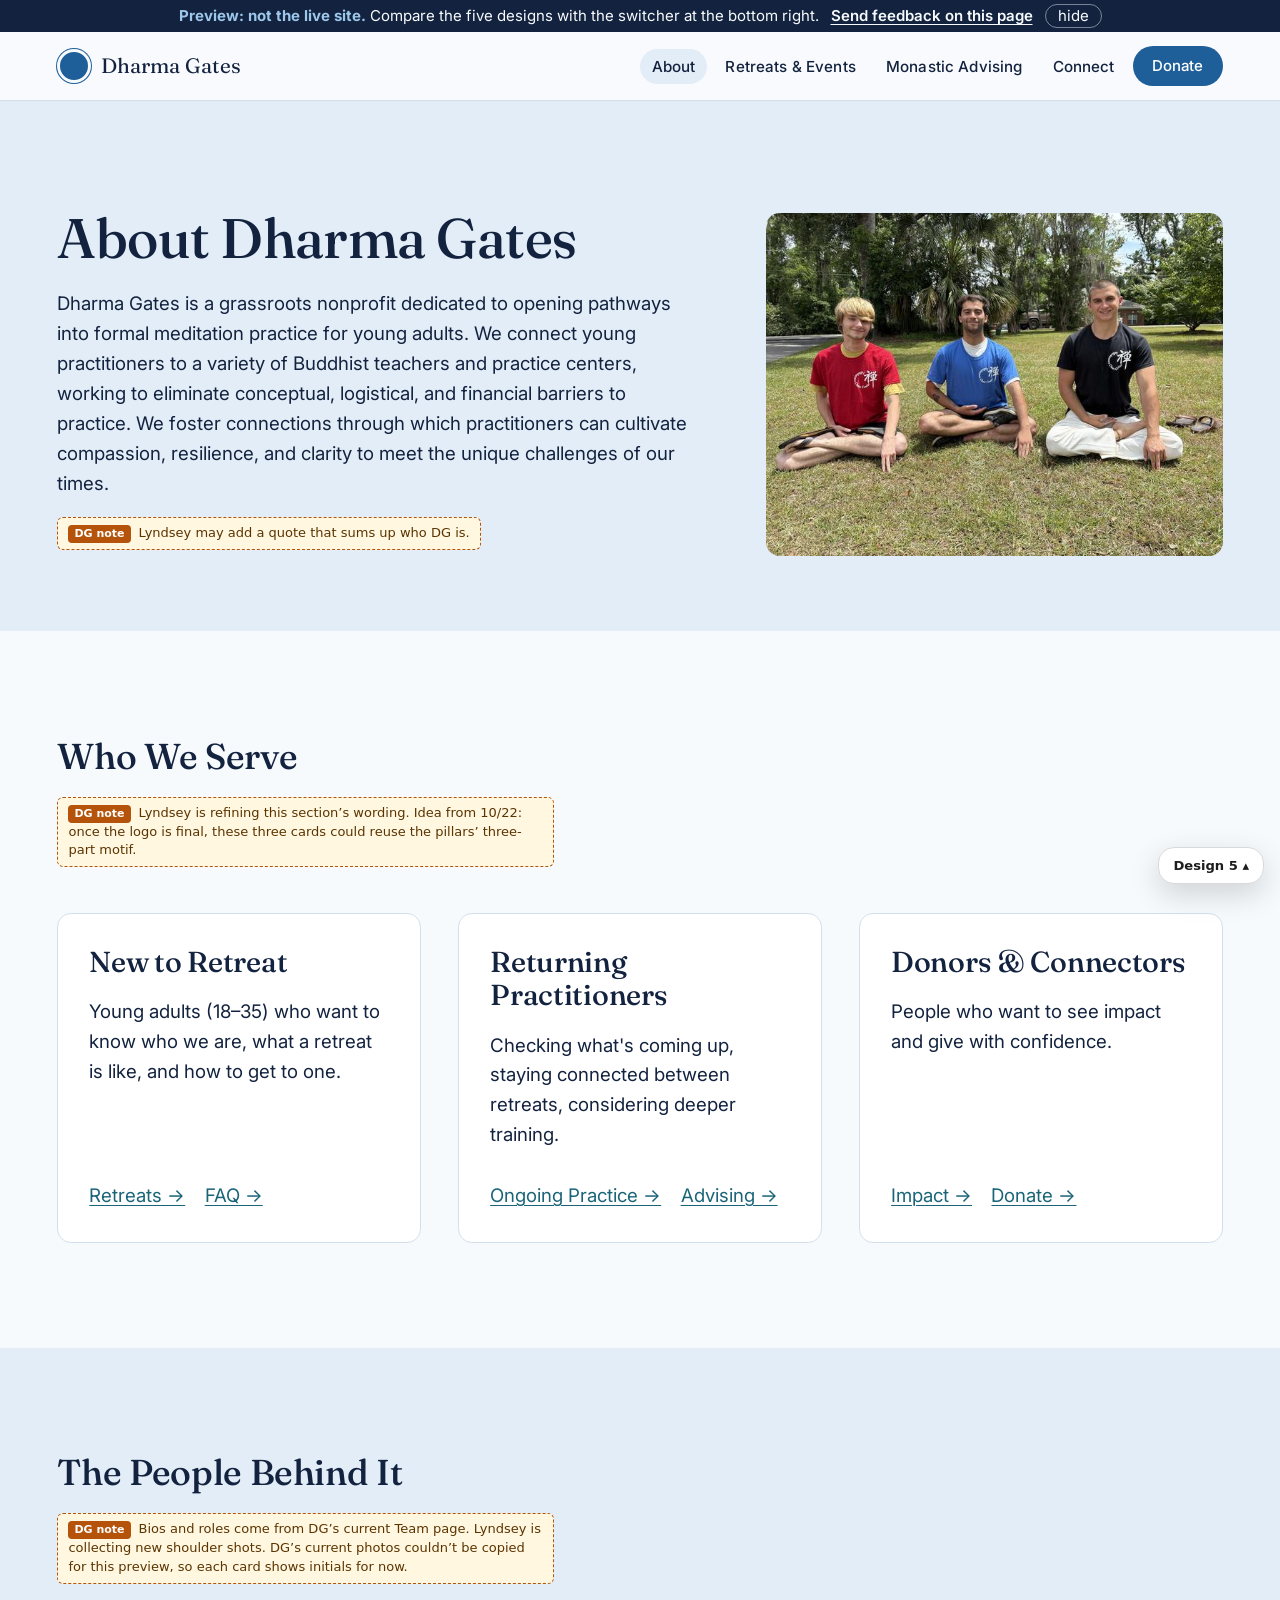
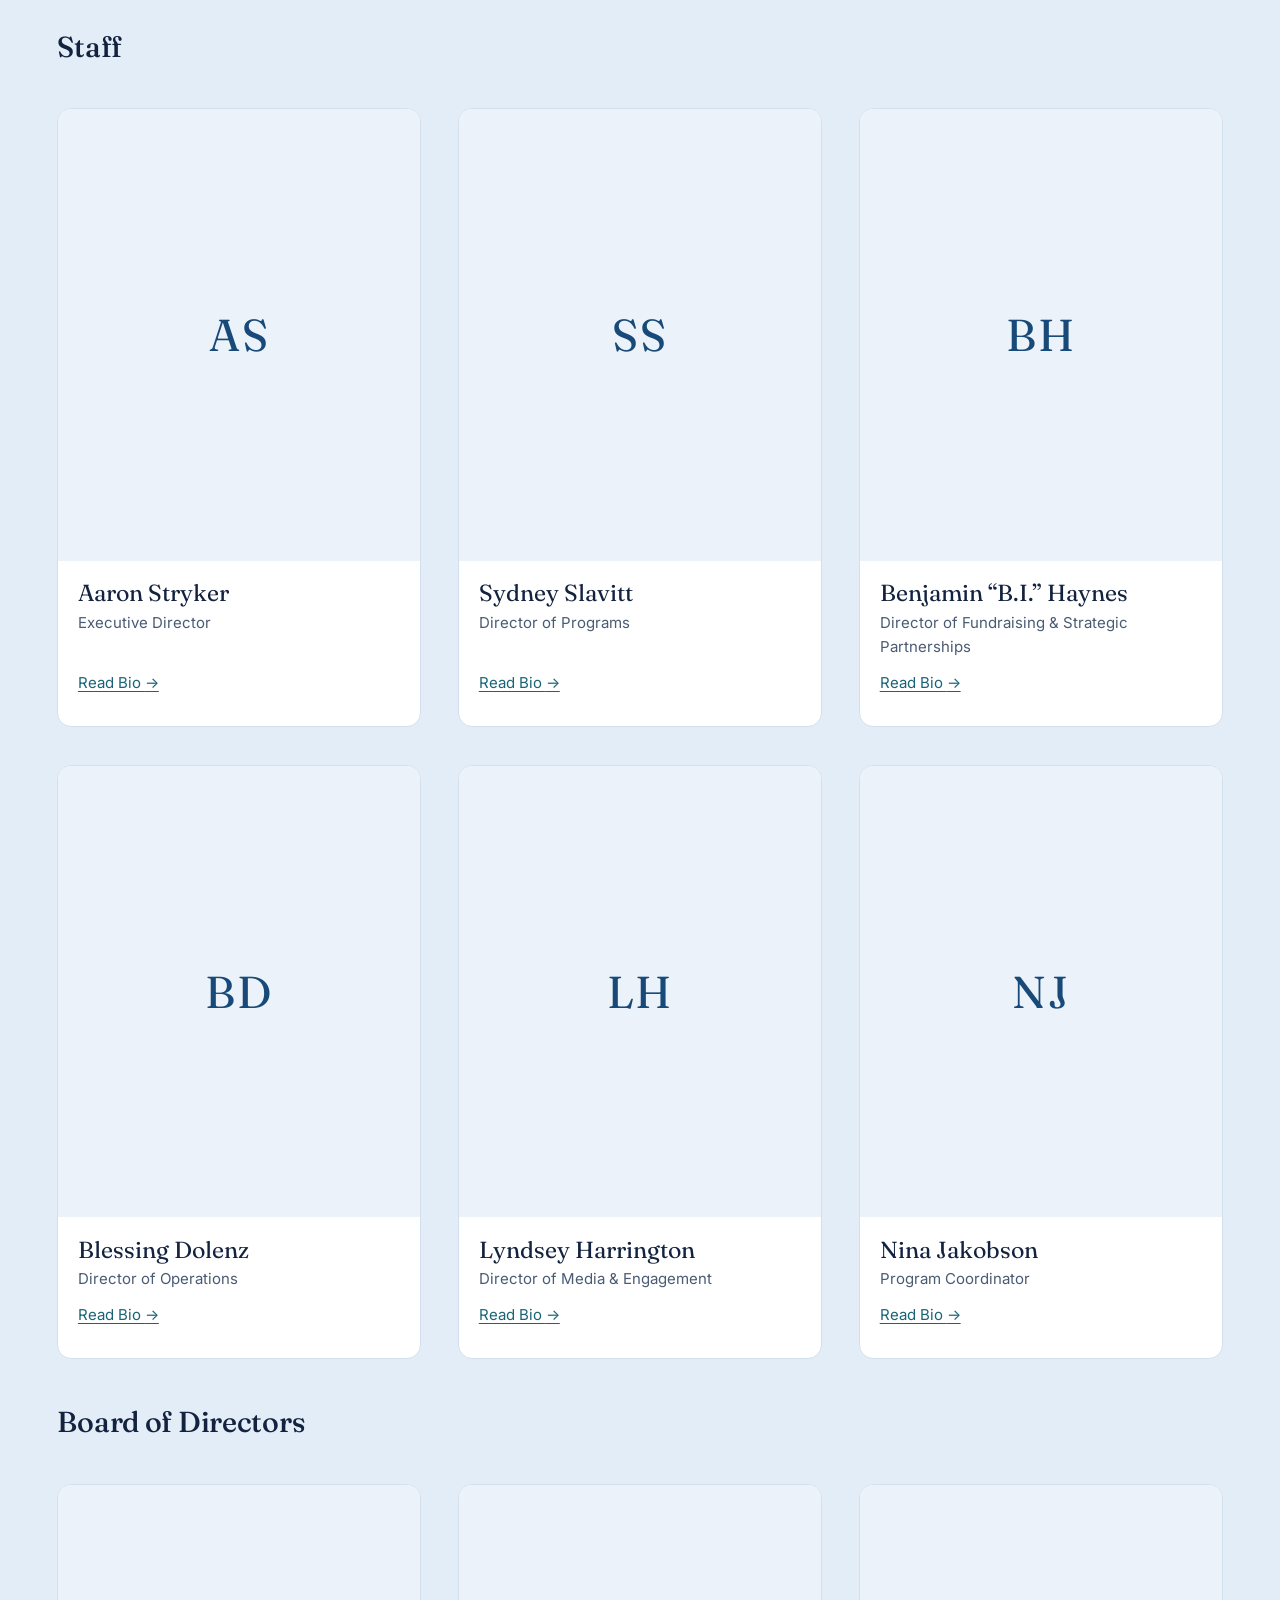
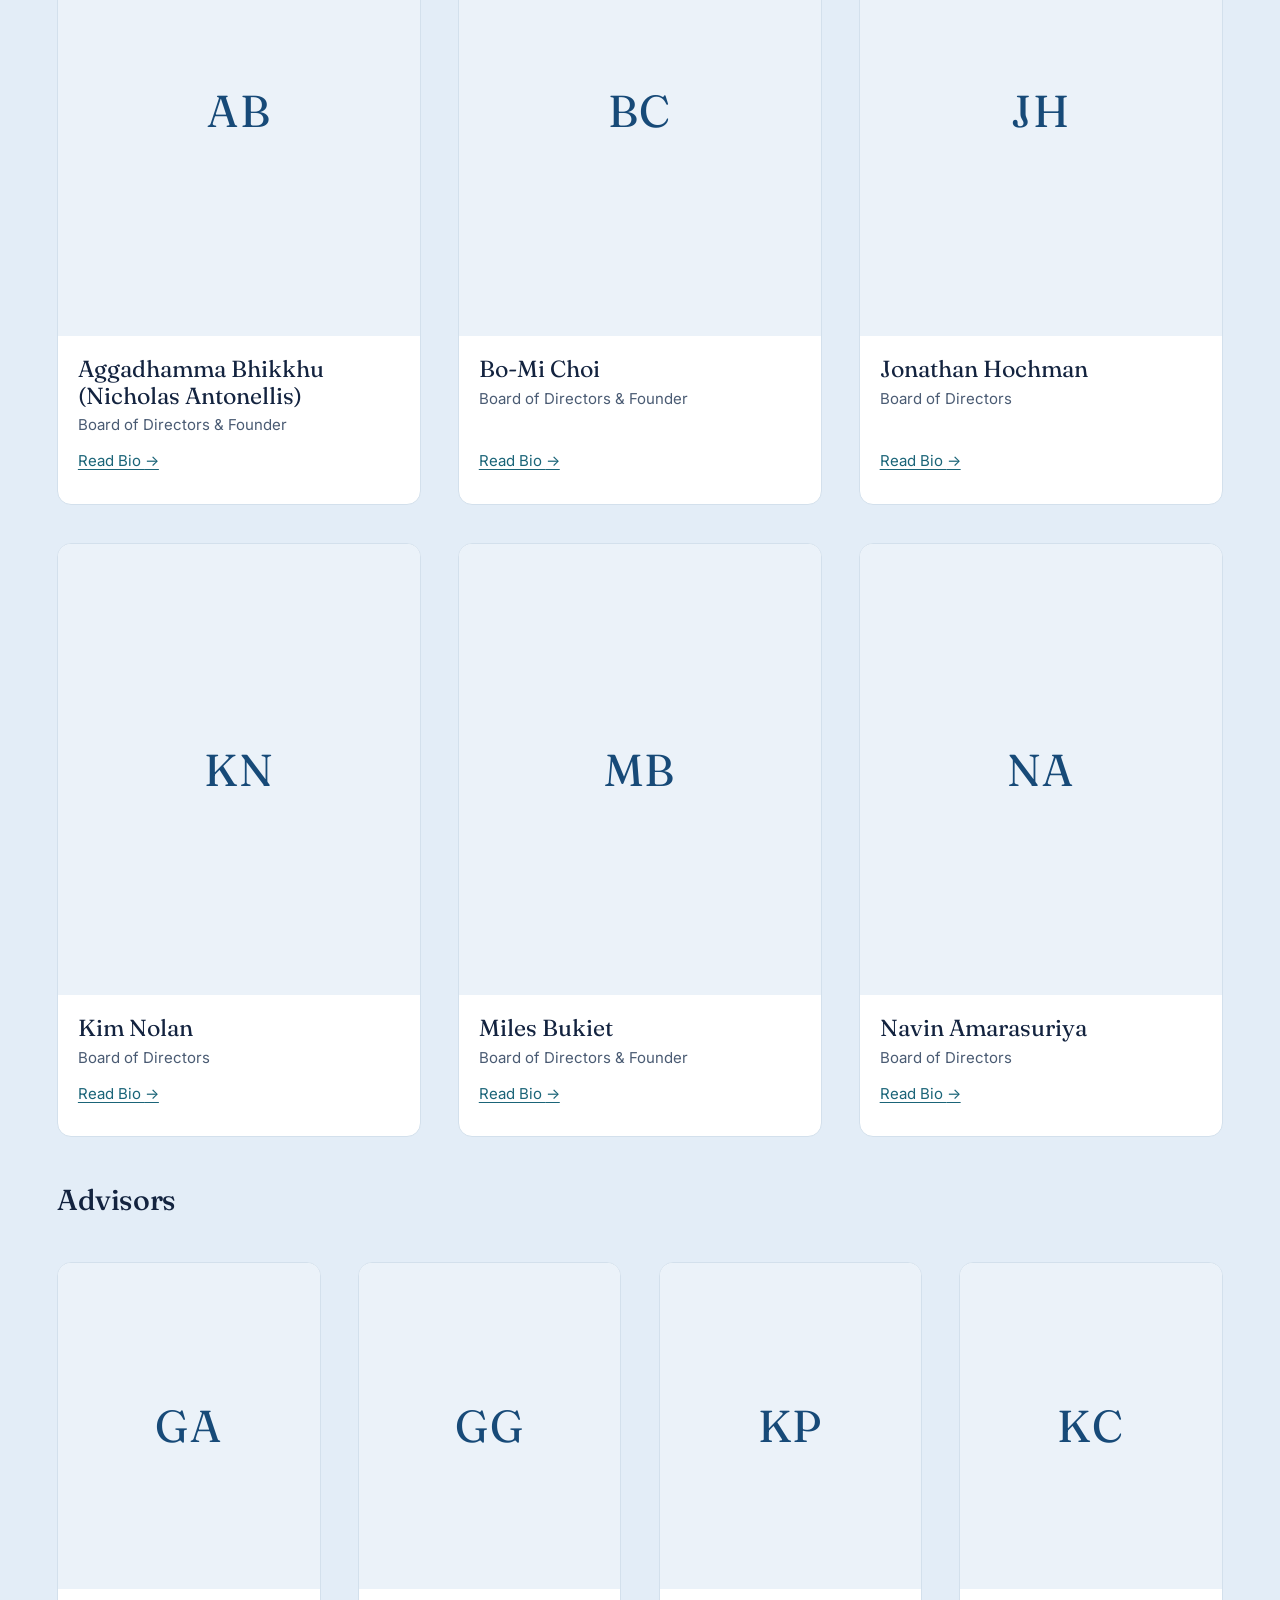
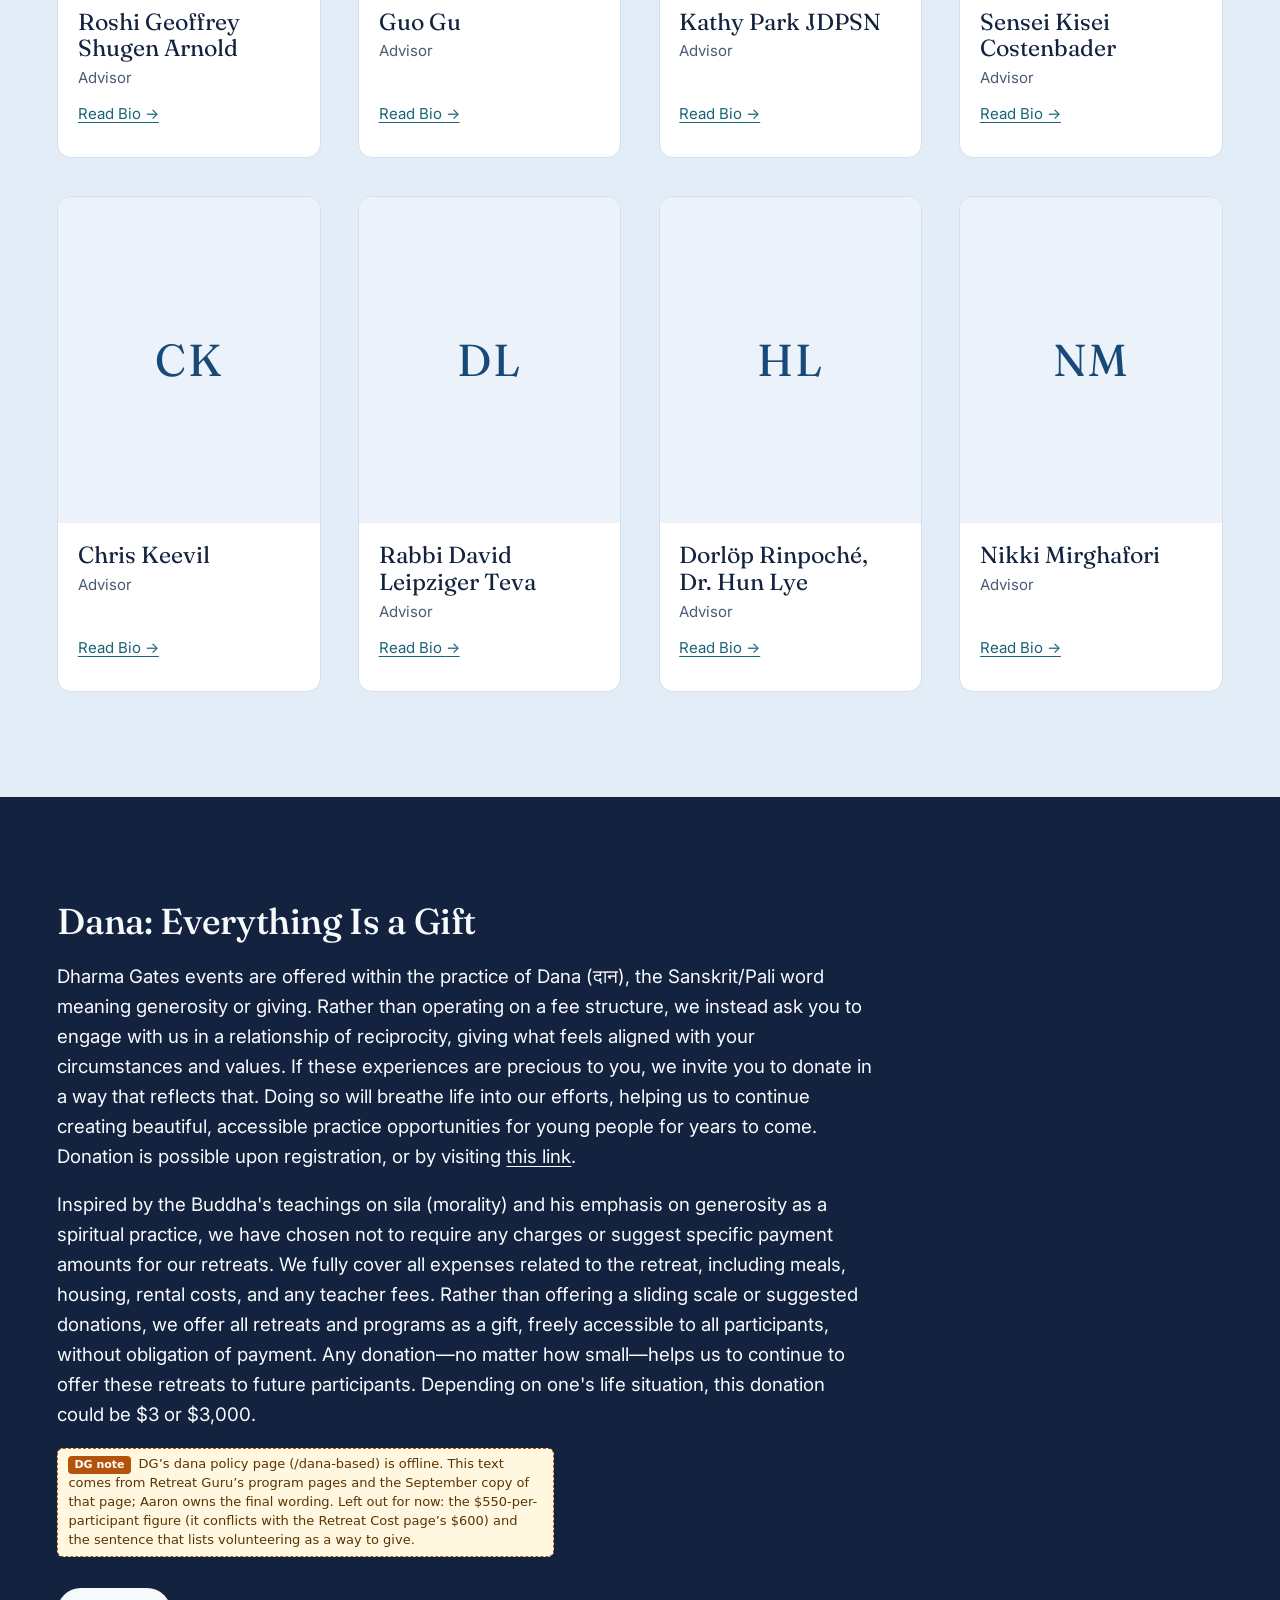
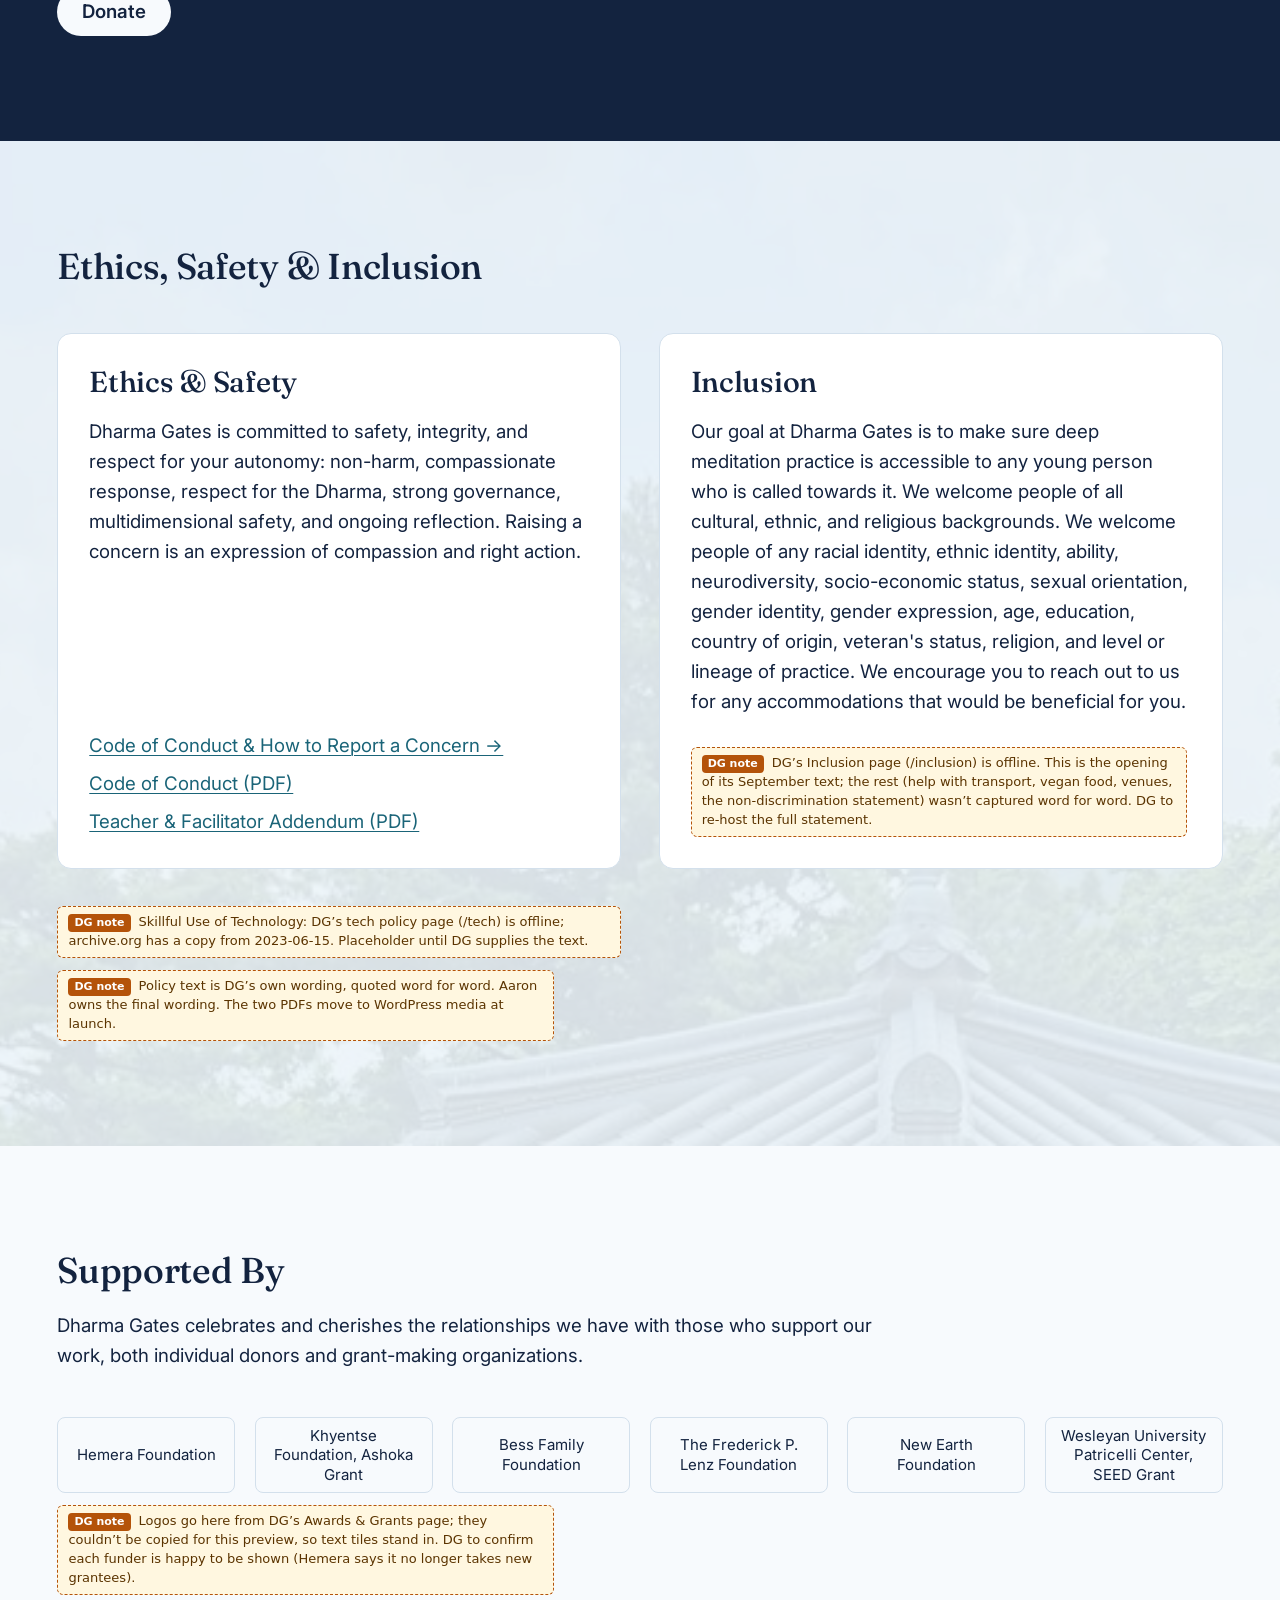
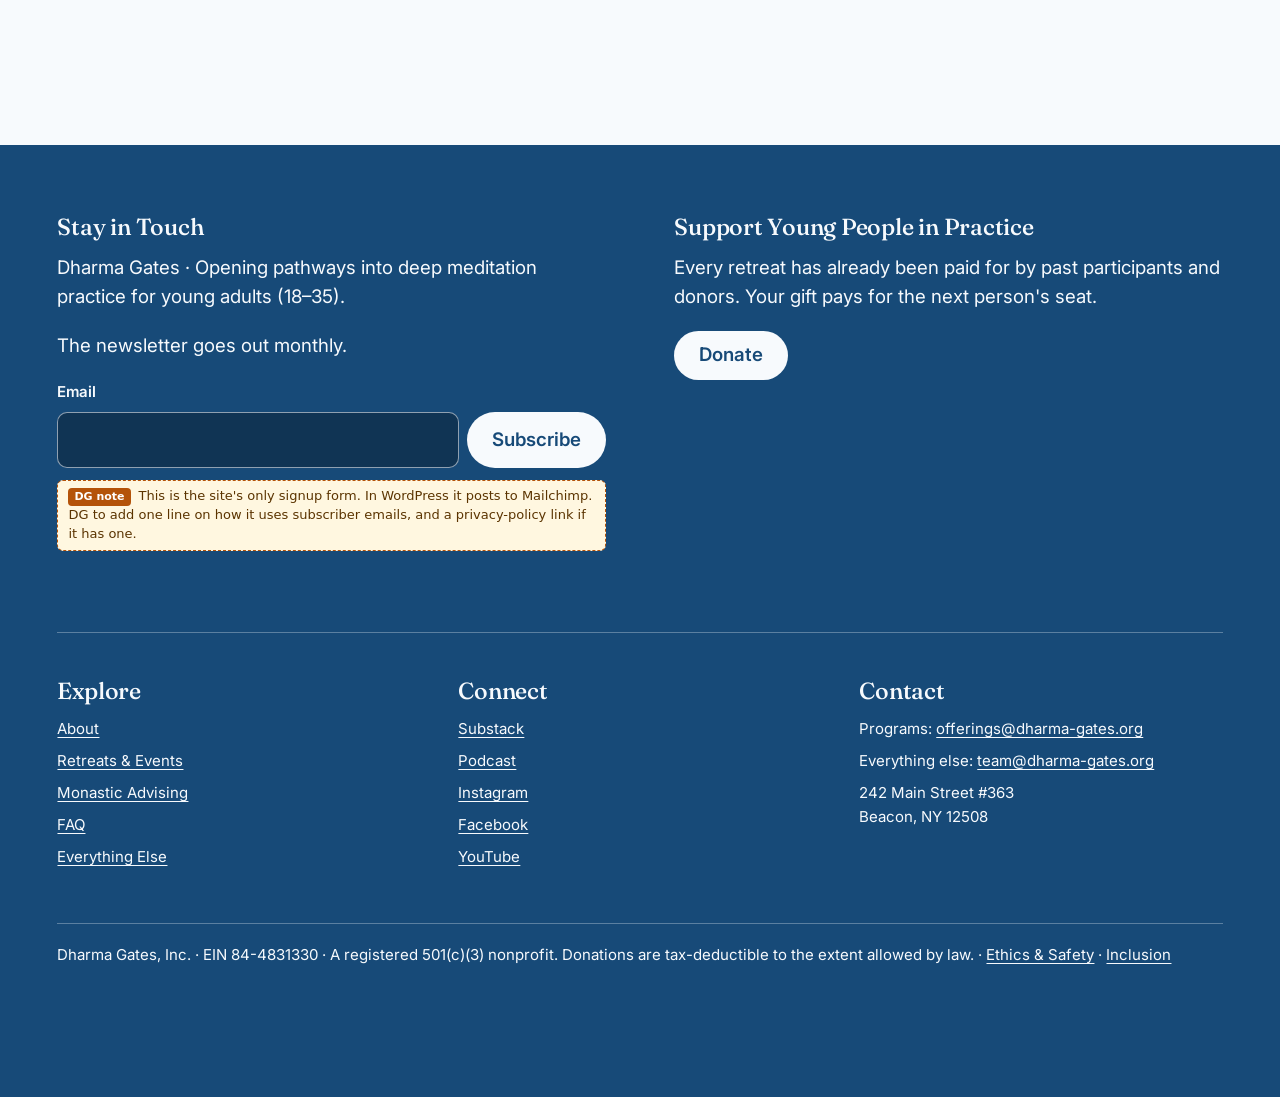
==== commit 60884a0a: "Round 2 PR B preview: editing tools for Lyndsey Built from shnid/dharma_ghates_website round2-b (271" ====
--- a/about.html
+++ b/about.html
@@ -10,8 +10,8 @@
 <link rel="preconnect" href="https://fonts.googleapis.com">
 <link href="https://fonts.googleapis.com/css2?family=Fraunces:opsz,wght@9..144,400;9..144,500&family=Inter:wght@400;500;600&display=swap" rel="stylesheet">
 <link rel="stylesheet" href="assets/site.css">
-<!-- before the first paint: the remembered design version and switcher states (Impact in the menu, Mission, DG notes, Text width), so nothing flashes -->
-<script>(function(){var h=document.documentElement,q,l=function(k){try{return localStorage.getItem(k)}catch(e){return null}};try{q=new URLSearchParams(location.search)}catch(e){q={get:function(){return null}}}var d=q.get("design")||l("dg-design-pick");h.setAttribute("data-design",/^v[1-5]$/.test(d||"")?d:"v5");var i=q.get("impact");if(i!=="on"&&i!=="off")i=l("dg-impact-page");h.setAttribute("data-impact",i==="on"?"on":"off");var m=q.get("mission");if(m!=="text"&&m!=="photo")m=l("dg-mission");h.setAttribute("data-mission",m==="photo"?"photo":"text");h.setAttribute("data-notes",l("dg-show-notes")==="off"?"off":"on");var w=q.get("measure");if(w!=="wide"&&w!=="comfortable")w=l("dg-measure");h.setAttribute("data-measure",w==="comfortable"?"comfortable":"wide");h.classList.add("js")})()</script>
+<!-- before the first paint: the design version, switcher states and the colors and fonts from "my edits", so nothing flashes -->
+<script src="assets/boot.js"></script>
 </head>
 <body data-page="about.html" data-nav="a">
 <main id="main">
@@ -20,22 +20,22 @@
 <section class="page-head has-photo">
   <div class="wrap">
     <div>
-      <h1>About Dharma Gates</h1>
-      <p>Dharma Gates is a grassroots nonprofit dedicated to opening pathways into formal meditation practice for young adults. We connect young practitioners to a variety of Buddhist teachers and practice centers, working to eliminate conceptual, logistical, and financial barriers to practice. We foster connections through which practitioners can cultivate compassion, resilience, and clarity to meet the unique challenges of our times.</p>
+      <h1 data-edit="about.head.title">About Dharma Gates</h1>
+      <p data-edit="about.head.body">Dharma Gates is a grassroots nonprofit dedicated to opening pathways into formal meditation practice for young adults. We connect young practitioners to a variety of Buddhist teachers and practice centers, working to eliminate conceptual, logistical, and financial barriers to practice. We foster connections through which practitioners can cultivate compassion, resilience, and clarity to meet the unique challenges of our times.</p>
       <p class="dg-note">Lyndsey may add a quote that sums up who DG is.</p>
     </div>
-    <figure class="frame" style="--focus: 50% 40%"><img src="assets/img/three-sitters-lawn-1280.jpg" srcset="assets/img/three-sitters-lawn-640.jpg 640w, assets/img/three-sitters-lawn-1280.jpg 1280w, assets/img/three-sitters-lawn.jpg 2000w" sizes="(min-width: 1024px) 474px, 100vw" width="1280" height="960" fetchpriority="high" alt="Three young practitioners in Zen T-shirts sitting cross-legged on a lawn, smiling"></figure>
+    <figure data-photo-slot="about.head" data-aspect-desktop="467/350" data-aspect-phone="4/3" class="frame" style="--focus: 50% 40%"><img src="assets/img/three-sitters-lawn-1280.jpg" srcset="assets/img/three-sitters-lawn-640.jpg 640w, assets/img/three-sitters-lawn-1280.jpg 1280w, assets/img/three-sitters-lawn.jpg 2000w" sizes="(min-width: 1024px) 474px, 100vw" width="1280" height="960" fetchpriority="high" alt="Three young practitioners in Zen T-shirts sitting cross-legged on a lawn, smiling"></figure>
   </div>
 </section>
 
 <section id="who">
   <div class="wrap">
-    <h2>Who We Serve</h2>
+    <h2 data-edit="about.who.title">Who We Serve</h2>
     <p class="dg-note">Lyndsey is refining this section’s wording. Idea from 10/22: once the logo is final, these three cards could reuse the pillars’ three-part motif.</p>
     <div class="grid cols-3">
-      <div class="card"><h3>New to Retreat</h3><p>Young adults (18–35) who want to know who we are, what a retreat is like, and how to get to one.</p><p class="card-foot"><a href="retreats.html">Retreats →</a><a href="index.html#faq">FAQ →</a></p></div>
-      <div class="card"><h3>Returning Practitioners</h3><p>Checking what's coming up, staying connected between retreats, considering deeper training.</p><p class="card-foot"><a href="connect.html#sit">Ongoing Practice →</a><a href="monastic-advising.html">Advising →</a></p></div>
-      <div class="card"><h3>Donors &amp; Connectors</h3><p>People who want to see impact and give with confidence.</p><p class="card-foot"><a href="index.html#impact" data-impact-link>Impact →</a><a href="donate.html">Donate →</a></p></div>
+      <div class="card"><h3 data-edit="about.who.card.1.title">New to Retreat</h3><p data-edit="about.who.card.1.body">Young adults (18–35) who want to know who we are, what a retreat is like, and how to get to one.</p><p class="card-foot"><a data-edit="about.who.card.1.link.1" href="retreats.html">Retreats →</a><a data-edit="about.who.card.1.link.2" href="index.html#faq">FAQ →</a></p></div>
+      <div class="card"><h3 data-edit="about.who.card.2.title">Returning Practitioners</h3><p data-edit="about.who.card.2.body">Checking what's coming up, staying connected between retreats, considering deeper training.</p><p class="card-foot"><a data-edit="about.who.card.2.link.1" href="connect.html#sit">Ongoing Practice →</a><a data-edit="about.who.card.2.link.2" href="monastic-advising.html">Advising →</a></p></div>
+      <div class="card"><h3 data-edit="about.who.card.3.title">Donors &amp; Connectors</h3><p data-edit="about.who.card.3.body">People who want to see impact and give with confidence.</p><p class="card-foot"><a data-edit="about.who.card.3.link.1" href="index.html#impact" data-impact-link>Impact →</a><a data-edit="about.who.card.3.link.2" href="donate.html">Donate →</a></p></div>
     </div>
   </div>
 </section>
@@ -43,58 +43,58 @@
 <!-- TEAM (R16) · photo cards (initials until photos arrive) open each verbatim bio in one native dialog -->
 <section id="team" class="alt">
   <div class="wrap">
-    <h2>The People Behind It</h2>
+    <h2 data-edit="about.team.title">The People Behind It</h2>
     <p class="dg-note">Bios and roles come from DG’s current Team page. Lyndsey is collecting new shoulder shots. DG’s current photos couldn’t be copied for this preview, so each card shows initials for now.</p>
-    <h3>Staff</h3>
+    <h3 data-edit="about.team.heading.1">Staff</h3>
     <div class="team">
-      <button type="button" class="person" id="team-aaron-stryker" aria-haspopup="dialog"><span class="ph"><span class="initials" aria-hidden="true">AS</span></span><span class="who"><span class="name">Aaron Stryker</span><span class="role">Executive Director</span><span class="read">Read Bio <span aria-hidden="true">→</span></span></span></button>
-      <button type="button" class="person" id="team-sydney-slavitt" aria-haspopup="dialog"><span class="ph"><span class="initials" aria-hidden="true">SS</span></span><span class="who"><span class="name">Sydney Slavitt</span><span class="role">Director of Programs</span><span class="read">Read Bio <span aria-hidden="true">→</span></span></span></button>
-      <button type="button" class="person" id="team-benjamin-haynes" aria-haspopup="dialog"><span class="ph"><span class="initials" aria-hidden="true">BH</span></span><span class="who"><span class="name">Benjamin “B.I.” Haynes</span><span class="role">Director of Fundraising &amp; Strategic Partnerships</span><span class="read">Read Bio <span aria-hidden="true">→</span></span></span></button>
-      <button type="button" class="person" id="team-blessing-dolenz" aria-haspopup="dialog"><span class="ph"><span class="initials" aria-hidden="true">BD</span></span><span class="who"><span class="name">Blessing Dolenz</span><span class="role">Director of Operations</span><span class="read">Read Bio <span aria-hidden="true">→</span></span></span></button>
-      <button type="button" class="person" id="team-lyndsey-harrington" aria-haspopup="dialog"><span class="ph"><span class="initials" aria-hidden="true">LH</span></span><span class="who"><span class="name">Lyndsey Harrington</span><span class="role">Director of Media &amp; Engagement</span><span class="read">Read Bio <span aria-hidden="true">→</span></span></span></button>
-      <button type="button" class="person" id="team-nina-jakobson" aria-haspopup="dialog"><span class="ph"><span class="initials" aria-hidden="true">NJ</span></span><span class="who"><span class="name">Nina Jakobson</span><span class="role">Program Coordinator</span><span class="read">Read Bio <span aria-hidden="true">→</span></span></span></button>
+      <button type="button" class="person" id="team-aaron-stryker" aria-haspopup="dialog"><span data-photo-slot="about.team.aaron-stryker" data-aspect-desktop="369/461" data-aspect-phone="160/199" data-photo-kind="portrait" class="ph"><span class="initials" aria-hidden="true">AS</span></span><span class="who"><span data-edit="about.team.aaron-stryker.name" class="name">Aaron Stryker</span><span data-edit="about.team.aaron-stryker.role" class="role">Executive Director</span><span class="read">Read Bio <span aria-hidden="true">→</span></span></span></button>
+      <button type="button" class="person" id="team-sydney-slavitt" aria-haspopup="dialog"><span data-photo-slot="about.team.sydney-slavitt" data-aspect-desktop="369/461" data-aspect-phone="160/199" data-photo-kind="portrait" class="ph"><span class="initials" aria-hidden="true">SS</span></span><span class="who"><span data-edit="about.team.sydney-slavitt.name" class="name">Sydney Slavitt</span><span data-edit="about.team.sydney-slavitt.role" class="role">Director of Programs</span><span class="read">Read Bio <span aria-hidden="true">→</span></span></span></button>
+      <button type="button" class="person" id="team-benjamin-haynes" aria-haspopup="dialog"><span data-photo-slot="about.team.benjamin-haynes" data-aspect-desktop="369/461" data-aspect-phone="160/199" data-photo-kind="portrait" class="ph"><span class="initials" aria-hidden="true">BH</span></span><span class="who"><span data-edit="about.team.benjamin-haynes.name" class="name">Benjamin “B.I.” Haynes</span><span data-edit="about.team.benjamin-haynes.role" class="role">Director of Fundraising &amp; Strategic Partnerships</span><span class="read">Read Bio <span aria-hidden="true">→</span></span></span></button>
+      <button type="button" class="person" id="team-blessing-dolenz" aria-haspopup="dialog"><span data-photo-slot="about.team.blessing-dolenz" data-aspect-desktop="369/461" data-aspect-phone="160/199" data-photo-kind="portrait" class="ph"><span class="initials" aria-hidden="true">BD</span></span><span class="who"><span data-edit="about.team.blessing-dolenz.name" class="name">Blessing Dolenz</span><span data-edit="about.team.blessing-dolenz.role" class="role">Director of Operations</span><span class="read">Read Bio <span aria-hidden="true">→</span></span></span></button>
+      <button type="button" class="person" id="team-lyndsey-harrington" aria-haspopup="dialog"><span data-photo-slot="about.team.lyndsey-harrington" data-aspect-desktop="369/461" data-aspect-phone="160/199" data-photo-kind="portrait" class="ph"><span class="initials" aria-hidden="true">LH</span></span><span class="who"><span data-edit="about.team.lyndsey-harrington.name" class="name">Lyndsey Harrington</span><span data-edit="about.team.lyndsey-harrington.role" class="role">Director of Media &amp; Engagement</span><span class="read">Read Bio <span aria-hidden="true">→</span></span></span></button>
+      <button type="button" class="person" id="team-nina-jakobson" aria-haspopup="dialog"><span data-photo-slot="about.team.nina-jakobson" data-aspect-desktop="369/461" data-aspect-phone="160/199" data-photo-kind="portrait" class="ph"><span class="initials" aria-hidden="true">NJ</span></span><span class="who"><span data-edit="about.team.nina-jakobson.name" class="name">Nina Jakobson</span><span data-edit="about.team.nina-jakobson.role" class="role">Program Coordinator</span><span class="read">Read Bio <span aria-hidden="true">→</span></span></span></button>
     </div>
-    <h3>Board of Directors</h3>
+    <h3 data-edit="about.team.heading.2">Board of Directors</h3>
     <div class="team">
-      <button type="button" class="person" id="team-aggadhamma-bhikkhu" aria-haspopup="dialog"><span class="ph"><span class="initials" aria-hidden="true">AB</span></span><span class="who"><span class="name">Aggadhamma Bhikkhu (Nicholas Antonellis)</span><span class="role">Board of Directors &amp; Founder</span><span class="read">Read Bio <span aria-hidden="true">→</span></span></span></button>
-      <button type="button" class="person" id="team-bo-mi-choi" aria-haspopup="dialog"><span class="ph"><span class="initials" aria-hidden="true">BC</span></span><span class="who"><span class="name">Bo-Mi Choi</span><span class="role">Board of Directors &amp; Founder</span><span class="read">Read Bio <span aria-hidden="true">→</span></span></span></button>
-      <button type="button" class="person" id="team-jonathan-hochman" aria-haspopup="dialog"><span class="ph"><span class="initials" aria-hidden="true">JH</span></span><span class="who"><span class="name">Jonathan Hochman</span><span class="role">Board of Directors</span><span class="read">Read Bio <span aria-hidden="true">→</span></span></span></button>
-      <button type="button" class="person" id="team-kim-nolan" aria-haspopup="dialog"><span class="ph"><span class="initials" aria-hidden="true">KN</span></span><span class="who"><span class="name">Kim Nolan</span><span class="role">Board of Directors</span><span class="read">Read Bio <span aria-hidden="true">→</span></span></span></button>
-      <button type="button" class="person" id="team-miles-bukiet" aria-haspopup="dialog"><span class="ph"><span class="initials" aria-hidden="true">MB</span></span><span class="who"><span class="name">Miles Bukiet</span><span class="role">Board of Directors &amp; Founder</span><span class="read">Read Bio <span aria-hidden="true">→</span></span></span></button>
-      <button type="button" class="person" id="team-navin-amarasuriya" aria-haspopup="dialog"><span class="ph"><span class="initials" aria-hidden="true">NA</span></span><span class="who"><span class="name">Navin Amarasuriya</span><span class="role">Board of Directors</span><span class="read">Read Bio <span aria-hidden="true">→</span></span></span></button>
+      <button type="button" class="person" id="team-aggadhamma-bhikkhu" aria-haspopup="dialog"><span data-photo-slot="about.team.aggadhamma-bhikkhu" data-aspect-desktop="369/461" data-aspect-phone="160/199" data-photo-kind="portrait" class="ph"><span class="initials" aria-hidden="true">AB</span></span><span class="who"><span data-edit="about.team.aggadhamma-bhikkhu.name" class="name">Aggadhamma Bhikkhu (Nicholas Antonellis)</span><span data-edit="about.team.aggadhamma-bhikkhu.role" class="role">Board of Directors &amp; Founder</span><span class="read">Read Bio <span aria-hidden="true">→</span></span></span></button>
+      <button type="button" class="person" id="team-bo-mi-choi" aria-haspopup="dialog"><span data-photo-slot="about.team.bo-mi-choi" data-aspect-desktop="369/461" data-aspect-phone="160/199" data-photo-kind="portrait" class="ph"><span class="initials" aria-hidden="true">BC</span></span><span class="who"><span data-edit="about.team.bo-mi-choi.name" class="name">Bo-Mi Choi</span><span data-edit="about.team.bo-mi-choi.role" class="role">Board of Directors &amp; Founder</span><span class="read">Read Bio <span aria-hidden="true">→</span></span></span></button>
+      <button type="button" class="person" id="team-jonathan-hochman" aria-haspopup="dialog"><span data-photo-slot="about.team.jonathan-hochman" data-aspect-desktop="369/461" data-aspect-phone="160/199" data-photo-kind="portrait" class="ph"><span class="initials" aria-hidden="true">JH</span></span><span class="who"><span data-edit="about.team.jonathan-hochman.name" class="name">Jonathan Hochman</span><span data-edit="about.team.jonathan-hochman.role" class="role">Board of Directors</span><span class="read">Read Bio <span aria-hidden="true">→</span></span></span></button>
+      <button type="button" class="person" id="team-kim-nolan" aria-haspopup="dialog"><span data-photo-slot="about.team.kim-nolan" data-aspect-desktop="369/461" data-aspect-phone="160/199" data-photo-kind="portrait" class="ph"><span class="initials" aria-hidden="true">KN</span></span><span class="who"><span data-edit="about.team.kim-nolan.name" class="name">Kim Nolan</span><span data-edit="about.team.kim-nolan.role" class="role">Board of Directors</span><span class="read">Read Bio <span aria-hidden="true">→</span></span></span></button>
+      <button type="button" class="person" id="team-miles-bukiet" aria-haspopup="dialog"><span data-photo-slot="about.team.miles-bukiet" data-aspect-desktop="369/461" data-aspect-phone="160/199" data-photo-kind="portrait" class="ph"><span class="initials" aria-hidden="true">MB</span></span><span class="who"><span data-edit="about.team.miles-bukiet.name" class="name">Miles Bukiet</span><span data-edit="about.team.miles-bukiet.role" class="role">Board of Directors &amp; Founder</span><span class="read">Read Bio <span aria-hidden="true">→</span></span></span></button>
+      <button type="button" class="person" id="team-navin-amarasuriya" aria-haspopup="dialog"><span data-photo-slot="about.team.navin-amarasuriya" data-aspect-desktop="369/461" data-aspect-phone="160/199" data-photo-kind="portrait" class="ph"><span class="initials" aria-hidden="true">NA</span></span><span class="who"><span data-edit="about.team.navin-amarasuriya.name" class="name">Navin Amarasuriya</span><span data-edit="about.team.navin-amarasuriya.role" class="role">Board of Directors</span><span class="read">Read Bio <span aria-hidden="true">→</span></span></span></button>
     </div>
-    <h3>Advisors</h3>
+    <h3 data-edit="about.team.heading.3">Advisors</h3>
     <div class="team advisors">
-      <button type="button" class="person" id="team-shugen-arnold" aria-haspopup="dialog"><span class="ph"><span class="initials" aria-hidden="true">GA</span></span><span class="who"><span class="name">Roshi Geoffrey Shugen Arnold</span><span class="role">Advisor</span><span class="read">Read Bio <span aria-hidden="true">→</span></span></span></button>
-      <button type="button" class="person" id="team-guo-gu" aria-haspopup="dialog"><span class="ph"><span class="initials" aria-hidden="true">GG</span></span><span class="who"><span class="name">Guo Gu</span><span class="role">Advisor</span><span class="read">Read Bio <span aria-hidden="true">→</span></span></span></button>
-      <button type="button" class="person" id="team-kathy-park" aria-haspopup="dialog"><span class="ph"><span class="initials" aria-hidden="true">KP</span></span><span class="who"><span class="name">Kathy Park JDPSN</span><span class="role">Advisor</span><span class="read">Read Bio <span aria-hidden="true">→</span></span></span></button>
-      <button type="button" class="person" id="team-kisei-costenbader" aria-haspopup="dialog"><span class="ph"><span class="initials" aria-hidden="true">KC</span></span><span class="who"><span class="name">Sensei Kisei Costenbader</span><span class="role">Advisor</span><span class="read">Read Bio <span aria-hidden="true">→</span></span></span></button>
-      <button type="button" class="person" id="team-chris-keevil" aria-haspopup="dialog"><span class="ph"><span class="initials" aria-hidden="true">CK</span></span><span class="who"><span class="name">Chris Keevil</span><span class="role">Advisor</span><span class="read">Read Bio <span aria-hidden="true">→</span></span></span></button>
-      <button type="button" class="person" id="team-david-leipziger-teva" aria-haspopup="dialog"><span class="ph"><span class="initials" aria-hidden="true">DL</span></span><span class="who"><span class="name">Rabbi David Leipziger Teva</span><span class="role">Advisor</span><span class="read">Read Bio <span aria-hidden="true">→</span></span></span></button>
-      <button type="button" class="person" id="team-hun-lye" aria-haspopup="dialog"><span class="ph"><span class="initials" aria-hidden="true">HL</span></span><span class="who"><span class="name">Dorlöp Rinpoché, Dr. Hun Lye</span><span class="role">Advisor</span><span class="read">Read Bio <span aria-hidden="true">→</span></span></span></button>
-      <button type="button" class="person" id="team-nikki-mirghafori" aria-haspopup="dialog"><span class="ph"><span class="initials" aria-hidden="true">NM</span></span><span class="who"><span class="name">Nikki Mirghafori</span><span class="role">Advisor</span><span class="read">Read Bio <span aria-hidden="true">→</span></span></span></button>
+      <button type="button" class="person" id="team-shugen-arnold" aria-haspopup="dialog"><span data-photo-slot="about.team.shugen-arnold" data-aspect-desktop="266/333" data-aspect-phone="160/199" data-photo-kind="portrait" class="ph"><span class="initials" aria-hidden="true">GA</span></span><span class="who"><span data-edit="about.team.shugen-arnold.name" class="name">Roshi Geoffrey Shugen Arnold</span><span data-edit="about.team.shugen-arnold.role" class="role">Advisor</span><span class="read">Read Bio <span aria-hidden="true">→</span></span></span></button>
+      <button type="button" class="person" id="team-guo-gu" aria-haspopup="dialog"><span data-photo-slot="about.team.guo-gu" data-aspect-desktop="266/333" data-aspect-phone="160/199" data-photo-kind="portrait" class="ph"><span class="initials" aria-hidden="true">GG</span></span><span class="who"><span data-edit="about.team.guo-gu.name" class="name">Guo Gu</span><span data-edit="about.team.guo-gu.role" class="role">Advisor</span><span class="read">Read Bio <span aria-hidden="true">→</span></span></span></button>
+      <button type="button" class="person" id="team-kathy-park" aria-haspopup="dialog"><span data-photo-slot="about.team.kathy-park" data-aspect-desktop="266/333" data-aspect-phone="160/199" data-photo-kind="portrait" class="ph"><span class="initials" aria-hidden="true">KP</span></span><span class="who"><span data-edit="about.team.kathy-park.name" class="name">Kathy Park JDPSN</span><span data-edit="about.team.kathy-park.role" class="role">Advisor</span><span class="read">Read Bio <span aria-hidden="true">→</span></span></span></button>
+      <button type="button" class="person" id="team-kisei-costenbader" aria-haspopup="dialog"><span data-photo-slot="about.team.kisei-costenbader" data-aspect-desktop="266/333" data-aspect-phone="160/199" data-photo-kind="portrait" class="ph"><span class="initials" aria-hidden="true">KC</span></span><span class="who"><span data-edit="about.team.kisei-costenbader.name" class="name">Sensei Kisei Costenbader</span><span data-edit="about.team.kisei-costenbader.role" class="role">Advisor</span><span class="read">Read Bio <span aria-hidden="true">→</span></span></span></button>
+      <button type="button" class="person" id="team-chris-keevil" aria-haspopup="dialog"><span data-photo-slot="about.team.chris-keevil" data-aspect-desktop="266/333" data-aspect-phone="160/199" data-photo-kind="portrait" class="ph"><span class="initials" aria-hidden="true">CK</span></span><span class="who"><span data-edit="about.team.chris-keevil.name" class="name">Chris Keevil</span><span data-edit="about.team.chris-keevil.role" class="role">Advisor</span><span class="read">Read Bio <span aria-hidden="true">→</span></span></span></button>
+      <button type="button" class="person" id="team-david-leipziger-teva" aria-haspopup="dialog"><span data-photo-slot="about.team.david-leipziger-teva" data-aspect-desktop="266/333" data-aspect-phone="160/199" data-photo-kind="portrait" class="ph"><span class="initials" aria-hidden="true">DL</span></span><span class="who"><span data-edit="about.team.david-leipziger-teva.name" class="name">Rabbi David Leipziger Teva</span><span data-edit="about.team.david-leipziger-teva.role" class="role">Advisor</span><span class="read">Read Bio <span aria-hidden="true">→</span></span></span></button>
+      <button type="button" class="person" id="team-hun-lye" aria-haspopup="dialog"><span data-photo-slot="about.team.hun-lye" data-aspect-desktop="266/333" data-aspect-phone="160/199" data-photo-kind="portrait" class="ph"><span class="initials" aria-hidden="true">HL</span></span><span class="who"><span data-edit="about.team.hun-lye.name" class="name">Dorlöp Rinpoché, Dr. Hun Lye</span><span data-edit="about.team.hun-lye.role" class="role">Advisor</span><span class="read">Read Bio <span aria-hidden="true">→</span></span></span></button>
+      <button type="button" class="person" id="team-nikki-mirghafori" aria-haspopup="dialog"><span data-photo-slot="about.team.nikki-mirghafori" data-aspect-desktop="266/333" data-aspect-phone="160/199" data-photo-kind="portrait" class="ph"><span class="initials" aria-hidden="true">NM</span></span><span class="who"><span data-edit="about.team.nikki-mirghafori.name" class="name">Nikki Mirghafori</span><span data-edit="about.team.nikki-mirghafori.role" class="role">Advisor</span><span class="read">Read Bio <span aria-hidden="true">→</span></span></span></button>
     </div>
     <!-- verbatim bios from DG's Team page (read 2026-10-23); the dialog borrows each one while open -->
-    <div class="bio-src" id="bio-aaron-stryker" hidden><p>After a spiritual crisis his freshman year of college, Aaron encountered contemplative practice in 2014 through Mysore-style Ashtanga yoga with his first teacher, Angela Jamison. He encountered formal Buddhist practice at Dai Bosatsu Zendo in 2017 and has been serving as Dharma Gates' Executive Director since graduating in 2019. Since then, his practice has taken him across all three major Buddhist lineages — including three and a half years in Zen practice communities, five separate month-long silent retreats in the tradition of Pa Auk Sayadaw, and in 2023, a connection to his root tradition in the Dudjom Tersar lineage of the Nyingma. Aaron's approach honors both the importance of integration and psychological healing and the depths of traditional lineage practice and the possibilities of liberation contained therein. To him, Dharma Gates is an expression of a vow to translate the classical Buddhist path into new contexts for new audiences.</p></div>
-    <div class="bio-src" id="bio-sydney-slavitt" hidden><p>Sydney began meditating in 2018. She went on her first retreat at Zen Mountain Monastery, which was a Dharma Gates retreat, while she was a sophomore in college. Soon after that retreat was COVID. Sydney decided instead of doing a year of classes online, she would live at the monastery. She spent 3 months in the fall 2020 and 3 months in the spring of 2021 living and training at Zen Mountain Monastery. When she returned to school she revitalized the meditation club that had dissolved due to COVID. She graduated from Wesleyan University in 2023. Since then she has been exploring the vast landscape of Buddhism in America. She is a student of Shoan Sensei’s at Zen Mountain Monastery. She also has an ongoing qi gong practice and is deeply inspired by the Tibetan Buddhist tradition.</p></div>
-    <div class="bio-src" id="bio-benjamin-haynes" hidden><p>Benjamin found meditation and Buddhism at the age of 20 during a time when he felt lost and anxious in college. It was during a year teaching English in Malaysia post-college when he sat his first silent retreat and his heart fully opened to the Dharma. Benjamin was previously a community organizer/neighborhood connection-wizard in Washington, D.C. after lobbying a real estate company to turn a vacant lot into a <a href="https://www.ustreetcommunity.org/temperance-alley-garden" rel="noopener">community garden</a>. Benjamin joined Dharma Gates in 2021 and has cherished helping create fertile soil for young people (including himself) to attune to the world with more care, awareness and love. He also feels motivated, and confused, by the intersecting problems of our <a href="https://www.whatisemerging.com/opinions/how-to-think-about-the-meta-crisis-without-getting-too-excited" rel="noopener">meta-crisis</a>. He is currently a student of Jogen Salzberg and has sat a total of seven months of silent retreat.</p></div>
-    <div class="bio-src" id="bio-blessing-dolenz" hidden><p>Blessing (she/her) began practicing meditation in 2012 and practices with the Mountains and Rivers Order of Zen Buddhism. She supported Hojin Kimmel, Sensei managing the Zen Center of NYC from 2024 to 2025. Her background includes Peace Corps service, management consulting, and business transformation. Originally from Kansas, she studied English at Boston University and earned her MBA at Georgetown. She hopes for all beings to develop systems rooted in compassionate wisdom and wishes for each person to find and trust their unique path to benefiting others.</p></div>
-    <div class="bio-src" id="bio-lyndsey-harrington" hidden><p>Lyndsey was first drawn to Buddhism through her study of East Asian tea traditions. She began practicing zazen in 2018 and has since trained with Rinzai and Soto Zen teachers across the United States. In 2022, she received the precepts from Meido Moore Roshi and, in the same year, entered a six-month period of residency at Korinji Monastery, where she served as head cook. Lyndsey is deeply motivated by the desire to contribute to a more compassionate, truthful world. She has worked as a trainer with the New York Center for Nonviolent Communication and is a certified facilitator in the Transformational Connection school of authentic relating. She lives in the Blue Ridge Mountains with her partner and their feline companion, Poppyseed.</p></div>
-    <div class="bio-src" id="bio-nina-jakobson" hidden><p>Nina’s path to the dharma opened during a lonely summer in New York before their sophomore year of college. That summer, through a devoted yoga practice, they were introduced to Tibetan Buddhist teachings and began attending weekly dharma courses at night. Upon returning to school, she sought out sangha and was introduced to to Zen and circling. At Wesleyan, Nina studied theater and psychology, eventually completing a thesis on Somatics and Performance. She sat her first retreat with DG at Zen Mountain Monastery. In 2025 Nina was selected as a Compassion in Action fellow where they completed a month-long residential training in the Nyingma school of Tibetan Buddhism. Nina draws from a philosophy of deep playfulness informed by a lifelong practice of somatic and improvisational movement. She’s endlessly curious about Dharma in the lives of young people and co-creating spaces in the common interest of truth.</p></div>
-    <div class="bio-src" id="bio-aggadhamma-bhikkhu" hidden><p>Since he was young, Bhante (Nicky) has been inspired by the freedom that's possible through meditation. Inspired by this, in 2018, Nicky helped to start Wes Sangha, a student-lead meditation group at Wesleyan University. Bhante is a Buddhist monk who spent time training at Sasanarakkha Buddhist Sanctuary in Taiping, Malaysia. He is inspired by the early suttas and the teachings of the Chan monastic hermits — Stonehouse and Cold Mountain. Before all this, Nicky studied at Wesleyan University, earning a Bachelor's degree in physics with a minor in economics, a Master's degree in physics, and winning a NESCAC Football Championship. He published twice in Physical Review Applied, a top physics journal and was an engineer and organizer for animal rights in Colorado.</p></div>
-    <div class="bio-src" id="bio-bo-mi-choi" hidden><p>Bo-Mi is a Senior Dharma Teacher in the Kwan Um School of Zen and has been the faculty advisor for the Harvard Meditation Club since 2009. She started practicing Zen in 2004 at the Cambridge Zen Center where she served for four years in the capacity of Director of Development and Outreach. Outside of her work in meditation communities, Bo-Mi worked as a film and multi-media producer and is a philosophy teacher. Born in Seoul, South-Korea, she grew up in Hamburg, Germany, where she studied law before she came to the United States to pursue a degree in philosophy. She received her Ph.D. in Modern European Intellectual History from the University of Chicago and teaches critical theory and continental philosophy on the Committee on Degrees in Social Studies at Harvard University.</p></div>
-    <div class="bio-src" id="bio-jonathan-hochman" hidden><p>An avid meditator captivated by the Buddhist path of liberation, Jon has practiced in the Zen and Dzogchen traditions for over 20 years. Jon was a formal Zen student in the Mountains and Rivers Order for several years and is now a senior Dzogchen student of Lama Surya Das. He also serves on the boards of Tricycle: The Buddhist Review, and KidSpirit Inc., an organization dedicated to engaging 11-17 year-olds worldwide about life’s big questions. When not apparently meditating, Jon practices law at a boutique Wall Street firm that he co-founded 28 years ago. Jon is a graduate of Princeton University and Cornell Law School. He lives in Brooklyn with his wife Elizabeth, and they have two grown daughters.</p></div>
-    <div class="bio-src" id="bio-kim-nolan" hidden><p>Kim (she/her) found meditation while managing health challenges in her youth. One crisis culminated in an awe-filled moment that continues to guide her Dharmic path and echo Laughing Buddha’s reminder not to take life too seriously. An ordained Buddhist chaplain and a lifelong activist for social change and human rights, Kim holds a Ph.D. in Leadership and Change from Antioch University and a M.Ed. in Counseling Psychology from Boston University. She has served in leadership roles in higher education, mental health, and human resources, designing a leadership academy for the Mind &amp; Life Institute and founding a contemplative studies institute at Burlington College. As Executive Director of The Dignity Foundation, Kim offers community-based chaplaincy through bearing witness retreats, spiritual care and contemplative practice for death and dying, inner sustainability workshops, and transformational coaching. She has delivered a <a href="https://youtu.be/lBUlpBXrEcM?si=qsAMvx-W1kYahBZ0" rel="noopener">TEDx Talk, The Spaces In Between</a>, and is at work on Coffee Bean Sutras, an essay collection drawn from the messy experience of living.</p></div>
-    <div class="bio-src" id="bio-miles-bukiet" hidden><p>Miles graduated from Wesleyan University in 2011 and spent five years studying meditation full-time, including two years at monasteries and practice centers in Asia, two years of solitary retreat under the guidance of Alan Wallace, Ph.D. and Roshi Joan Halifax, Ph.D. He completed the Master’s of Applied Positive Psychology at the University of Pennsylvania where his studies focused on the intersection of meditation and modern science. He currently teaches at NYU through MindfulNYU. In addition to classical meditation, Miles has a passion for interpersonal meditation as a way to increase emotional intelligence and build coherence and psychological safety in individuals, teams, and families. He has co-facilitated interpersonal meditation retreats with Circling Europe and has accumulated over a thousand hours of practice and teaching with this potent form.</p></div>
-    <div class="bio-src" id="bio-navin-amarasuriya" hidden><p>As CEO of the Contentment Foundation, I work with educators and researchers to bring scientifically evidence-based wellbeing practices into schools worldwide. My journey began in the world of luxury craftsmanship, but gradually shifted toward a deeper pursuit: understanding how lived experience shapes meaning, a path shaped by my interests in engineering, phenomenology, and contemplative education.</p><p>I also support several kindred efforts that explore the intersection of inner development and social good: the EtonHouse Community Fund, where we help vulnerable children uncover their unique gifts; the Center for Contemplative Research, which bridges long-term retreat practice with scientific inquiry; and Dharma Gates, an initiative creating access to deep meditation practice for young adults.</p><p>We’re living in a time of deep uncertainty, fueled by confusion, endless grasping, and rising polarization. Many are suffering, as our systems echo the very unrest they seek to solve. Alongside that we have the work of neuroscientists, philosophers and contemplatives that serve those willing to turn inward not to transcend the world, but to return to it with greater wisdom and compassion. I welcome meeting those called to the quiet labor of planting seeds and letting go. If something here resonates, I’d be grateful to connect - just reach out!</p></div>
-    <div class="bio-src" id="bio-shugen-arnold" hidden><p>Geoffrey Shugen Arnold, Roshi is the Head of the Mountains and Rivers Order, abbot and resident teacher of Zen Mountain Monastery, and abbot of the Zen Center of New York City. Shugen Roshi has been in full-time residential training since 1986; he received dharma transmission from Daido Roshi in 1997. While he lives primarily at the Monastery, he shares his time between there and the Zen Center of New York City. His teachings on Zen, social justice, and environmental concerns have appeared in various Buddhist journals and <i>The Best Buddhist Writing</i>. His first book, <i>O, Beautiful End</i>, a collection of Zen memorial poems, was published in 2012.</p></div>
-    <div class="bio-src" id="bio-guo-gu" hidden><p>Guo Gu (Dr. Jimmy Yu) is the founder of the Tallahassee Chan Center, the founder of the socially engaged intra-denominational Buddhist organization Dharma Relief, and a professor of Buddhism and East Asian religions at Florida State University. He was a monk for nine years and one of the late Master Sheng Yen’s senior and closest disciples. He is the author of <i>Silent Illumination</i> (2021), <i>The Essence of Chan</i> (2020), and <i>Passing Through the Gateless Barrier</i> (2016). Read more about Guo Gu’s work <a href="https://guogulaoshi.com" rel="noopener">here</a>.</p></div>
-    <div class="bio-src" id="bio-kathy-park" hidden><p>Kathy Park JDPSN began practicing Zen in the Kwan Um School of Zen in 1999 in Paris. Her experiences include training in both residential lay Zen communities and monastic temples in the U.S, Europe and Asia. She received inka (permission to teach) in 2016 in the Kwan Um tradition. Together with her husband Andrzej Stec JDPSN, they guide Zen groups in-person and online in Korea. Kathy Park JDPSN is also the abbot of Kwan Um Zen Online, the global online sangha for the Kwan Um School of Zen. She is passionate about building a global spiritual community through supporting one another with collective wisdom, diversity and creativity. She has co-translated and edited the Teachings of Man Gong and Zen master Kyong Ho’s Song of Zen from Korean into English, and focuses on making teachings from the Korean Zen Buddhist tradition available in English.</p></div>
-    <div class="bio-src" id="bio-kisei-costenbader" hidden><p>Kisei Costenbader, Sensei is an ordained Zen priestess, monastic, and Zen teacher in the Zen Community of Oregon. She currently lives at Great Vow Zen Monastery where she is the Director of Training. Kisei has the heart of a mystic and poet. She is deeply committed to the monastic path and the role of monasteries as seedbeds of collective awakening within a culture and society. Kisei is part of the Engaged Buddhism Committee and is the President of the Board of the Zen Community of Oregon. She is interested in the intersection of waking up and justice making. Her teaching is inspired by the poetry and writings of the Women Buddhist Ancestors and the Zen koan tradition. She is an embodied teacher with a passion for the truth.</p></div>
-    <div class="bio-src" id="bio-chris-keevil" hidden><p>Christopher Keevil is the founder and a Senior Advisor at Wellspring Consulting, a national firm that helps non-profit leaders develop strategy for the future. He has provided guidance to several hundred organizations in the social sector in fields such as religion and spirituality, education, environmental advocacy, social services, and the arts. Previously, Chris was a Partner at The Boston Consulting Group, an international management consultancy that advised businesses and multi-national corporations. Earlier he worked as a carpenter and as a folk-dance musician and caller. Chris is also a recognized meditation teacher, having received Inka from his Teacher, Zen Master Bo Mun (George Bowman). He has been practicing Zen since 1991 and teaching since 1998 in the lineage of his teacher, who is a dharma heir of the Korean Zen Master Seung Sahn. Chris leads meditation gatherings and retreats virtually, and in the New Haven, Connecticut, area where he lives.</p></div>
-    <div class="bio-src" id="bio-david-leipziger-teva" hidden><p>Rabbi David is the founding director of the Office of Religious and Spiritual Life at Wesleyan University as well as the director of Mindfulness at Wesleyan. He studied at Columbia University (BA), The Jewish Theological Seminary (BA), the Reconstructionist Rabbinical College (MHL and Rabbinic Ordination), and The Hebrew University of Jerusalem. In 2015 he completed a second Smikha/Ordination with Aleph: Alliance for Jewish Renewal in the lineage of his beloved teacher and friend Rabbi Zalman Schachter-Shalomi z'l. Among David’s many meditation teachers have been Sylvia Boorstein and Sheila Peltz Weinberg. Rabbi David has decades of experience mentoring young people and counseling undergraduates. He serves as a consultant on grant-writing and navigating higher education and university matters.</p></div>
-    <div class="bio-src" id="bio-hun-lye" hidden><p>Dorlöp Rinpoché (Dr. Hun Lye) grew up in a Buddhist home in Malaysia. From a young age, he studied and practiced Buddhism with teachers of various traditions. He met his first Tibetan teacher in the United States when he was an undergraduate student. After earning a doctorate degree in Buddhist Studies at University of Virginia and teaching for ten years in American academic institutions, Dr. Lye left academia to devote his energy fully to Dharma work. In 2013, he was appointed as a Dorjé Lopön (lit. “vajra-master”) of the Drikung Kagyü Lineage by His Holiness Drikung Kyabgön Chetsang Rinpoché (Head of the Lineage) and was formally enthroned in his home city, Penang, Malaysia. When not teaching, leading retreats, or serving the Lineage in Asia and North and South America, Dr. Lye teaches in Asheville, where he is founder and spiritual director at Urban Dharma North Carolina.</p></div>
-    <div class="bio-src" id="bio-nikki-mirghafori" hidden><p>Dr. Nikki Mirghafori is an Artificial Intelligence scientist and an internationally recognized Buddhist teacher. She serves as a Stewarding Teacher at Spirit Rock Meditation Center, where she is also on the Board of Directors, and a Dharma Teacher at the Insight Meditation Center in Redwood City, CA. She teaches with clarity and warmth on topics ranging from mindful leadership to cultivating kindness, with a rare expertise on mindfulness of death. Dr. Mirghafori is widely published in AI, has led international research collaborations as a Berkeley academic, and advised technology startups. She is of Persian heritage, an advocate for wisdom and compassion in daily life, as well as ethical AI in our zeitgeist.</p></div>
+    <div class="bio-src" id="bio-aaron-stryker" hidden><p data-edit="about.team.aaron-stryker.bio.1">After a spiritual crisis his freshman year of college, Aaron encountered contemplative practice in 2014 through Mysore-style Ashtanga yoga with his first teacher, Angela Jamison. He encountered formal Buddhist practice at Dai Bosatsu Zendo in 2017 and has been serving as Dharma Gates' Executive Director since graduating in 2019. Since then, his practice has taken him across all three major Buddhist lineages — including three and a half years in Zen practice communities, five separate month-long silent retreats in the tradition of Pa Auk Sayadaw, and in 2023, a connection to his root tradition in the Dudjom Tersar lineage of the Nyingma. Aaron's approach honors both the importance of integration and psychological healing and the depths of traditional lineage practice and the possibilities of liberation contained therein. To him, Dharma Gates is an expression of a vow to translate the classical Buddhist path into new contexts for new audiences.</p></div>
+    <div class="bio-src" id="bio-sydney-slavitt" hidden><p data-edit="about.team.sydney-slavitt.bio.1">Sydney began meditating in 2018. She went on her first retreat at Zen Mountain Monastery, which was a Dharma Gates retreat, while she was a sophomore in college. Soon after that retreat was COVID. Sydney decided instead of doing a year of classes online, she would live at the monastery. She spent 3 months in the fall 2020 and 3 months in the spring of 2021 living and training at Zen Mountain Monastery. When she returned to school she revitalized the meditation club that had dissolved due to COVID. She graduated from Wesleyan University in 2023. Since then she has been exploring the vast landscape of Buddhism in America. She is a student of Shoan Sensei’s at Zen Mountain Monastery. She also has an ongoing qi gong practice and is deeply inspired by the Tibetan Buddhist tradition.</p></div>
+    <div class="bio-src" id="bio-benjamin-haynes" hidden><p><span data-edit="about.team.benjamin-haynes.bio.1.1">Benjamin found meditation and Buddhism at the age of 20 during a time when he felt lost and anxious in college. It was during a year teaching English in Malaysia post-college when he sat his first silent retreat and his heart fully opened to the Dharma. Benjamin was previously a community organizer/neighborhood connection-wizard in Washington, D.C. after lobbying a real estate company to turn a vacant lot into a</span> <a data-edit="about.team.benjamin-haynes.bio.1.2" href="https://www.ustreetcommunity.org/temperance-alley-garden" rel="noopener">community garden</a><span data-edit="about.team.benjamin-haynes.bio.1.3">. Benjamin joined Dharma Gates in 2021 and has cherished helping create fertile soil for young people (including himself) to attune to the world with more care, awareness and love. He also feels motivated, and confused, by the intersecting problems of our</span> <a data-edit="about.team.benjamin-haynes.bio.1.4" href="https://www.whatisemerging.com/opinions/how-to-think-about-the-meta-crisis-without-getting-too-excited" rel="noopener">meta-crisis</a><span data-edit="about.team.benjamin-haynes.bio.1.5">. He is currently a student of Jogen Salzberg and has sat a total of seven months of silent retreat.</span></p></div>
+    <div class="bio-src" id="bio-blessing-dolenz" hidden><p data-edit="about.team.blessing-dolenz.bio.1">Blessing (she/her) began practicing meditation in 2012 and practices with the Mountains and Rivers Order of Zen Buddhism. She supported Hojin Kimmel, Sensei managing the Zen Center of NYC from 2024 to 2025. Her background includes Peace Corps service, management consulting, and business transformation. Originally from Kansas, she studied English at Boston University and earned her MBA at Georgetown. She hopes for all beings to develop systems rooted in compassionate wisdom and wishes for each person to find and trust their unique path to benefiting others.</p></div>
+    <div class="bio-src" id="bio-lyndsey-harrington" hidden><p data-edit="about.team.lyndsey-harrington.bio.1">Lyndsey was first drawn to Buddhism through her study of East Asian tea traditions. She began practicing zazen in 2018 and has since trained with Rinzai and Soto Zen teachers across the United States. In 2022, she received the precepts from Meido Moore Roshi and, in the same year, entered a six-month period of residency at Korinji Monastery, where she served as head cook. Lyndsey is deeply motivated by the desire to contribute to a more compassionate, truthful world. She has worked as a trainer with the New York Center for Nonviolent Communication and is a certified facilitator in the Transformational Connection school of authentic relating. She lives in the Blue Ridge Mountains with her partner and their feline companion, Poppyseed.</p></div>
+    <div class="bio-src" id="bio-nina-jakobson" hidden><p data-edit="about.team.nina-jakobson.bio.1">Nina’s path to the dharma opened during a lonely summer in New York before their sophomore year of college. That summer, through a devoted yoga practice, they were introduced to Tibetan Buddhist teachings and began attending weekly dharma courses at night. Upon returning to school, she sought out sangha and was introduced to to Zen and circling. At Wesleyan, Nina studied theater and psychology, eventually completing a thesis on Somatics and Performance. She sat her first retreat with DG at Zen Mountain Monastery. In 2025 Nina was selected as a Compassion in Action fellow where they completed a month-long residential training in the Nyingma school of Tibetan Buddhism. Nina draws from a philosophy of deep playfulness informed by a lifelong practice of somatic and improvisational movement. She’s endlessly curious about Dharma in the lives of young people and co-creating spaces in the common interest of truth.</p></div>
+    <div class="bio-src" id="bio-aggadhamma-bhikkhu" hidden><p data-edit="about.team.aggadhamma-bhikkhu.bio.1">Since he was young, Bhante (Nicky) has been inspired by the freedom that's possible through meditation. Inspired by this, in 2018, Nicky helped to start Wes Sangha, a student-lead meditation group at Wesleyan University. Bhante is a Buddhist monk who spent time training at Sasanarakkha Buddhist Sanctuary in Taiping, Malaysia. He is inspired by the early suttas and the teachings of the Chan monastic hermits — Stonehouse and Cold Mountain. Before all this, Nicky studied at Wesleyan University, earning a Bachelor's degree in physics with a minor in economics, a Master's degree in physics, and winning a NESCAC Football Championship. He published twice in Physical Review Applied, a top physics journal and was an engineer and organizer for animal rights in Colorado.</p></div>
+    <div class="bio-src" id="bio-bo-mi-choi" hidden><p data-edit="about.team.bo-mi-choi.bio.1">Bo-Mi is a Senior Dharma Teacher in the Kwan Um School of Zen and has been the faculty advisor for the Harvard Meditation Club since 2009. She started practicing Zen in 2004 at the Cambridge Zen Center where she served for four years in the capacity of Director of Development and Outreach. Outside of her work in meditation communities, Bo-Mi worked as a film and multi-media producer and is a philosophy teacher. Born in Seoul, South-Korea, she grew up in Hamburg, Germany, where she studied law before she came to the United States to pursue a degree in philosophy. She received her Ph.D. in Modern European Intellectual History from the University of Chicago and teaches critical theory and continental philosophy on the Committee on Degrees in Social Studies at Harvard University.</p></div>
+    <div class="bio-src" id="bio-jonathan-hochman" hidden><p data-edit="about.team.jonathan-hochman.bio.1">An avid meditator captivated by the Buddhist path of liberation, Jon has practiced in the Zen and Dzogchen traditions for over 20 years. Jon was a formal Zen student in the Mountains and Rivers Order for several years and is now a senior Dzogchen student of Lama Surya Das. He also serves on the boards of Tricycle: The Buddhist Review, and KidSpirit Inc., an organization dedicated to engaging 11-17 year-olds worldwide about life’s big questions. When not apparently meditating, Jon practices law at a boutique Wall Street firm that he co-founded 28 years ago. Jon is a graduate of Princeton University and Cornell Law School. He lives in Brooklyn with his wife Elizabeth, and they have two grown daughters.</p></div>
+    <div class="bio-src" id="bio-kim-nolan" hidden><p><span data-edit="about.team.kim-nolan.bio.1.1">Kim (she/her) found meditation while managing health challenges in her youth. One crisis culminated in an awe-filled moment that continues to guide her Dharmic path and echo Laughing Buddha’s reminder not to take life too seriously. An ordained Buddhist chaplain and a lifelong activist for social change and human rights, Kim holds a Ph.D. in Leadership and Change from Antioch University and a M.Ed. in Counseling Psychology from Boston University. She has served in leadership roles in higher education, mental health, and human resources, designing a leadership academy for the Mind &amp; Life Institute and founding a contemplative studies institute at Burlington College. As Executive Director of The Dignity Foundation, Kim offers community-based chaplaincy through bearing witness retreats, spiritual care and contemplative practice for death and dying, inner sustainability workshops, and transformational coaching. She has delivered a</span> <a data-edit="about.team.kim-nolan.bio.1.2" href="https://youtu.be/lBUlpBXrEcM?si=qsAMvx-W1kYahBZ0" rel="noopener">TEDx Talk, The Spaces In Between</a><span data-edit="about.team.kim-nolan.bio.1.3">, and is at work on Coffee Bean Sutras, an essay collection drawn from the messy experience of living.</span></p></div>
+    <div class="bio-src" id="bio-miles-bukiet" hidden><p data-edit="about.team.miles-bukiet.bio.1">Miles graduated from Wesleyan University in 2011 and spent five years studying meditation full-time, including two years at monasteries and practice centers in Asia, two years of solitary retreat under the guidance of Alan Wallace, Ph.D. and Roshi Joan Halifax, Ph.D. He completed the Master’s of Applied Positive Psychology at the University of Pennsylvania where his studies focused on the intersection of meditation and modern science. He currently teaches at NYU through MindfulNYU. In addition to classical meditation, Miles has a passion for interpersonal meditation as a way to increase emotional intelligence and build coherence and psychological safety in individuals, teams, and families. He has co-facilitated interpersonal meditation retreats with Circling Europe and has accumulated over a thousand hours of practice and teaching with this potent form.</p></div>
+    <div class="bio-src" id="bio-navin-amarasuriya" hidden><p data-edit="about.team.navin-amarasuriya.bio.1">As CEO of the Contentment Foundation, I work with educators and researchers to bring scientifically evidence-based wellbeing practices into schools worldwide. My journey began in the world of luxury craftsmanship, but gradually shifted toward a deeper pursuit: understanding how lived experience shapes meaning, a path shaped by my interests in engineering, phenomenology, and contemplative education.</p><p data-edit="about.team.navin-amarasuriya.bio.2">I also support several kindred efforts that explore the intersection of inner development and social good: the EtonHouse Community Fund, where we help vulnerable children uncover their unique gifts; the Center for Contemplative Research, which bridges long-term retreat practice with scientific inquiry; and Dharma Gates, an initiative creating access to deep meditation practice for young adults.</p><p data-edit="about.team.navin-amarasuriya.bio.3">We’re living in a time of deep uncertainty, fueled by confusion, endless grasping, and rising polarization. Many are suffering, as our systems echo the very unrest they seek to solve. Alongside that we have the work of neuroscientists, philosophers and contemplatives that serve those willing to turn inward not to transcend the world, but to return to it with greater wisdom and compassion. I welcome meeting those called to the quiet labor of planting seeds and letting go. If something here resonates, I’d be grateful to connect - just reach out!</p></div>
+    <div class="bio-src" id="bio-shugen-arnold" hidden><p><span data-edit="about.team.shugen-arnold.bio.1.1">Geoffrey Shugen Arnold, Roshi is the Head of the Mountains and Rivers Order, abbot and resident teacher of Zen Mountain Monastery, and abbot of the Zen Center of New York City. Shugen Roshi has been in full-time residential training since 1986; he received dharma transmission from Daido Roshi in 1997. While he lives primarily at the Monastery, he shares his time between there and the Zen Center of New York City. His teachings on Zen, social justice, and environmental concerns have appeared in various Buddhist journals and</span> <i data-edit="about.team.shugen-arnold.bio.1.2">The Best Buddhist Writing</i><span data-edit="about.team.shugen-arnold.bio.1.3">. His first book,</span> <i data-edit="about.team.shugen-arnold.bio.1.4">O, Beautiful End</i><span data-edit="about.team.shugen-arnold.bio.1.5">, a collection of Zen memorial poems, was published in 2012.</span></p></div>
+    <div class="bio-src" id="bio-guo-gu" hidden><p><span data-edit="about.team.guo-gu.bio.1.1">Guo Gu (Dr. Jimmy Yu) is the founder of the Tallahassee Chan Center, the founder of the socially engaged intra-denominational Buddhist organization Dharma Relief, and a professor of Buddhism and East Asian religions at Florida State University. He was a monk for nine years and one of the late Master Sheng Yen’s senior and closest disciples. He is the author of</span> <i data-edit="about.team.guo-gu.bio.1.2">Silent Illumination</i> <span data-edit="about.team.guo-gu.bio.1.3">(2021),</span> <i data-edit="about.team.guo-gu.bio.1.4">The Essence of Chan</i> <span data-edit="about.team.guo-gu.bio.1.5">(2020), and</span> <i data-edit="about.team.guo-gu.bio.1.6">Passing Through the Gateless Barrier</i> <span data-edit="about.team.guo-gu.bio.1.7">(2016). Read more about Guo Gu’s work</span> <a data-edit="about.team.guo-gu.bio.1.8" href="https://guogulaoshi.com" rel="noopener">here</a>.</p></div>
+    <div class="bio-src" id="bio-kathy-park" hidden><p data-edit="about.team.kathy-park.bio.1">Kathy Park JDPSN began practicing Zen in the Kwan Um School of Zen in 1999 in Paris. Her experiences include training in both residential lay Zen communities and monastic temples in the U.S, Europe and Asia. She received inka (permission to teach) in 2016 in the Kwan Um tradition. Together with her husband Andrzej Stec JDPSN, they guide Zen groups in-person and online in Korea. Kathy Park JDPSN is also the abbot of Kwan Um Zen Online, the global online sangha for the Kwan Um School of Zen. She is passionate about building a global spiritual community through supporting one another with collective wisdom, diversity and creativity. She has co-translated and edited the Teachings of Man Gong and Zen master Kyong Ho’s Song of Zen from Korean into English, and focuses on making teachings from the Korean Zen Buddhist tradition available in English.</p></div>
+    <div class="bio-src" id="bio-kisei-costenbader" hidden><p data-edit="about.team.kisei-costenbader.bio.1">Kisei Costenbader, Sensei is an ordained Zen priestess, monastic, and Zen teacher in the Zen Community of Oregon. She currently lives at Great Vow Zen Monastery where she is the Director of Training. Kisei has the heart of a mystic and poet. She is deeply committed to the monastic path and the role of monasteries as seedbeds of collective awakening within a culture and society. Kisei is part of the Engaged Buddhism Committee and is the President of the Board of the Zen Community of Oregon. She is interested in the intersection of waking up and justice making. Her teaching is inspired by the poetry and writings of the Women Buddhist Ancestors and the Zen koan tradition. She is an embodied teacher with a passion for the truth.</p></div>
+    <div class="bio-src" id="bio-chris-keevil" hidden><p data-edit="about.team.chris-keevil.bio.1">Christopher Keevil is the founder and a Senior Advisor at Wellspring Consulting, a national firm that helps non-profit leaders develop strategy for the future. He has provided guidance to several hundred organizations in the social sector in fields such as religion and spirituality, education, environmental advocacy, social services, and the arts. Previously, Chris was a Partner at The Boston Consulting Group, an international management consultancy that advised businesses and multi-national corporations. Earlier he worked as a carpenter and as a folk-dance musician and caller. Chris is also a recognized meditation teacher, having received Inka from his Teacher, Zen Master Bo Mun (George Bowman). He has been practicing Zen since 1991 and teaching since 1998 in the lineage of his teacher, who is a dharma heir of the Korean Zen Master Seung Sahn. Chris leads meditation gatherings and retreats virtually, and in the New Haven, Connecticut, area where he lives.</p></div>
+    <div class="bio-src" id="bio-david-leipziger-teva" hidden><p data-edit="about.team.david-leipziger-teva.bio.1">Rabbi David is the founding director of the Office of Religious and Spiritual Life at Wesleyan University as well as the director of Mindfulness at Wesleyan. He studied at Columbia University (BA), The Jewish Theological Seminary (BA), the Reconstructionist Rabbinical College (MHL and Rabbinic Ordination), and The Hebrew University of Jerusalem. In 2015 he completed a second Smikha/Ordination with Aleph: Alliance for Jewish Renewal in the lineage of his beloved teacher and friend Rabbi Zalman Schachter-Shalomi z'l. Among David’s many meditation teachers have been Sylvia Boorstein and Sheila Peltz Weinberg. Rabbi David has decades of experience mentoring young people and counseling undergraduates. He serves as a consultant on grant-writing and navigating higher education and university matters.</p></div>
+    <div class="bio-src" id="bio-hun-lye" hidden><p data-edit="about.team.hun-lye.bio.1">Dorlöp Rinpoché (Dr. Hun Lye) grew up in a Buddhist home in Malaysia. From a young age, he studied and practiced Buddhism with teachers of various traditions. He met his first Tibetan teacher in the United States when he was an undergraduate student. After earning a doctorate degree in Buddhist Studies at University of Virginia and teaching for ten years in American academic institutions, Dr. Lye left academia to devote his energy fully to Dharma work. In 2013, he was appointed as a Dorjé Lopön (lit. “vajra-master”) of the Drikung Kagyü Lineage by His Holiness Drikung Kyabgön Chetsang Rinpoché (Head of the Lineage) and was formally enthroned in his home city, Penang, Malaysia. When not teaching, leading retreats, or serving the Lineage in Asia and North and South America, Dr. Lye teaches in Asheville, where he is founder and spiritual director at Urban Dharma North Carolina.</p></div>
+    <div class="bio-src" id="bio-nikki-mirghafori" hidden><p data-edit="about.team.nikki-mirghafori.bio.1">Dr. Nikki Mirghafori is an Artificial Intelligence scientist and an internationally recognized Buddhist teacher. She serves as a Stewarding Teacher at Spirit Rock Meditation Center, where she is also on the Board of Directors, and a Dharma Teacher at the Insight Meditation Center in Redwood City, CA. She teaches with clarity and warmth on topics ranging from mindful leadership to cultivating kindness, with a rare expertise on mindfulness of death. Dr. Mirghafori is widely published in AI, has led international research collaborations as a Berkeley academic, and advised technology startups. She is of Persian heritage, an advocate for wisdom and compassion in daily life, as well as ethical AI in our zeitgeist.</p></div>
   </div>
 </section>
 
@@ -111,30 +111,30 @@
 
 <section id="dana" class="dark">
   <div class="wrap">
-    <h2>Dana: Everything Is a Gift</h2>
-    <p>Dharma Gates events are offered within the practice of Dana (दान), the Sanskrit/Pali word meaning generosity or giving. Rather than operating on a fee structure, we instead ask you to engage with us in a relationship of reciprocity, giving what feels aligned with your circumstances and values. If these experiences are precious to you, we invite you to donate in a way that reflects that. Doing so will breathe life into our efforts, helping us to continue creating beautiful, accessible practice opportunities for young people for years to come. Donation is possible upon registration, or by visiting <a href="donate.html">this link</a>.</p>
-    <p>Inspired by the Buddha's teachings on sila (morality) and his emphasis on generosity as a spiritual practice, we have chosen not to require any charges or suggest specific payment amounts for our retreats. We fully cover all expenses related to the retreat, including meals, housing, rental costs, and any teacher fees. Rather than offering a sliding scale or suggested donations, we offer all retreats and programs as a gift, freely accessible to all participants, without obligation of payment. Any donation—no matter how small—helps us to continue to offer these retreats to future participants. Depending on one's life situation, this donation could be $3 or $3,000.</p>
+    <h2 data-edit="about.dana.title">Dana: Everything Is a Gift</h2>
+    <p><span data-edit="about.dana.body.1.1">Dharma Gates events are offered within the practice of Dana (दान), the Sanskrit/Pali word meaning generosity or giving. Rather than operating on a fee structure, we instead ask you to engage with us in a relationship of reciprocity, giving what feels aligned with your circumstances and values. If these experiences are precious to you, we invite you to donate in a way that reflects that. Doing so will breathe life into our efforts, helping us to continue creating beautiful, accessible practice opportunities for young people for years to come. Donation is possible upon registration, or by visiting</span> <a data-edit="about.dana.body.1.2" href="donate.html">this link</a>.</p>
+    <p data-edit="about.dana.body.2">Inspired by the Buddha's teachings on sila (morality) and his emphasis on generosity as a spiritual practice, we have chosen not to require any charges or suggest specific payment amounts for our retreats. We fully cover all expenses related to the retreat, including meals, housing, rental costs, and any teacher fees. Rather than offering a sliding scale or suggested donations, we offer all retreats and programs as a gift, freely accessible to all participants, without obligation of payment. Any donation—no matter how small—helps us to continue to offer these retreats to future participants. Depending on one's life situation, this donation could be $3 or $3,000.</p>
     <p class="dg-note">DG’s dana policy page (/dana-based) is offline. This text comes from Retreat Guru’s program pages and the September copy of that page; Aaron owns the final wording. Left out for now: the $550-per-participant figure (it conflicts with the Retreat Cost page’s $600) and the sentence that lists volunteering as a way to give.</p>
-    <div class="cta-row"><a class="btn" href="donate.html">Donate</a></div>
+    <div class="cta-row"><a data-edit="about.dana.button" class="btn" href="donate.html">Donate</a></div>
   </div>
 </section>
 
-<section id="ethics-inclusion" class="alt bg-garden">
+<section data-photo-slot="about.ethics-inclusion.bg" data-aspect-desktop="1440/1045" data-aspect-phone="13/55" data-photo-kind="background" id="ethics-inclusion" class="alt bg-garden">
   <div class="wrap">
-    <h2>Ethics, Safety &amp; Inclusion</h2>
+    <h2 data-edit="about.ethics-inclusion.title">Ethics, Safety &amp; Inclusion</h2>
     <div class="grid ethics">
       <div class="card">
-        <h3>Ethics &amp; Safety</h3>
-        <p>Dharma Gates is committed to safety, integrity, and respect for your autonomy: non-harm, compassionate response, respect for the Dharma, strong governance, multidimensional safety, and ongoing reflection. Raising a concern is an expression of compassion and right action.</p>
+        <h3 data-edit="about.ethics-inclusion.card.1.title">Ethics &amp; Safety</h3>
+        <p data-edit="about.ethics-inclusion.card.1.body">Dharma Gates is committed to safety, integrity, and respect for your autonomy: non-harm, compassionate response, respect for the Dharma, strong governance, multidimensional safety, and ongoing reflection. Raising a concern is an expression of compassion and right action.</p>
         <ul class="card-links">
-          <li><a href="https://www.dharma-gates.org/ethics" rel="noopener">Code of Conduct &amp; How to Report a Concern →</a></li>
-          <li><a href="https://www.dharma-gates.org/s/Dharma-Gates-Code-of-Conduct.pdf" rel="noopener">Code of Conduct (PDF)</a></li>
-          <li><a href="https://www.dharma-gates.org/s/Teacher-Facilitator-Addendum.pdf" rel="noopener">Teacher &amp; Facilitator Addendum (PDF)</a></li>
+          <li><a data-edit="about.ethics-inclusion.card.1.link.1" href="https://www.dharma-gates.org/ethics" rel="noopener">Code of Conduct &amp; How to Report a Concern →</a></li>
+          <li><a data-edit="about.ethics-inclusion.card.1.link.2" href="https://www.dharma-gates.org/s/Dharma-Gates-Code-of-Conduct.pdf" rel="noopener">Code of Conduct (PDF)</a></li>
+          <li><a data-edit="about.ethics-inclusion.card.1.link.3" href="https://www.dharma-gates.org/s/Teacher-Facilitator-Addendum.pdf" rel="noopener">Teacher &amp; Facilitator Addendum (PDF)</a></li>
         </ul>
       </div>
       <div class="card">
-        <h3>Inclusion</h3>
-        <p>Our goal at Dharma Gates is to make sure deep meditation practice is accessible to any young person who is called towards it. We welcome people of all cultural, ethnic, and religious backgrounds. We welcome people of any racial identity, ethnic identity, ability, neurodiversity, socio-economic status, sexual orientation, gender identity, gender expression, age, education, country of origin, veteran's status, religion, and level or lineage of practice. We encourage you to reach out to us for any accommodations that would be beneficial for you.</p>
+        <h3 data-edit="about.ethics-inclusion.card.2.title">Inclusion</h3>
+        <p data-edit="about.ethics-inclusion.card.2.body">Our goal at Dharma Gates is to make sure deep meditation practice is accessible to any young person who is called towards it. We welcome people of all cultural, ethnic, and religious backgrounds. We welcome people of any racial identity, ethnic identity, ability, neurodiversity, socio-economic status, sexual orientation, gender identity, gender expression, age, education, country of origin, veteran's status, religion, and level or lineage of practice. We encourage you to reach out to us for any accommodations that would be beneficial for you.</p>
         <p class="dg-note">DG’s Inclusion page (/inclusion) is offline. This is the opening of its September text; the rest (help with transport, vegan food, venues, the non-discrimination statement) wasn’t captured word for word. DG to re-host the full statement.</p>
       </div>
       <div class="dg-note dg-note-card">Skillful Use of Technology: DG’s tech policy page (/tech) is offline; archive.org has a copy from 2023-06-15. Placeholder until DG supplies the text.</div>
@@ -145,15 +145,15 @@
 
 <section id="supported-by">
   <div class="wrap">
-    <h2>Supported By</h2>
-    <p>Dharma Gates celebrates and cherishes the relationships we have with those who support our work, both individual donors and grant-making organizations.</p>
+    <h2 data-edit="about.supported-by.title">Supported By</h2>
+    <p data-edit="about.supported-by.body">Dharma Gates celebrates and cherishes the relationships we have with those who support our work, both individual donors and grant-making organizations.</p>
     <ul class="logos">
-      <li><a class="logo-tile" href="https://hemera.org/" rel="noopener">Hemera Foundation</a></li>
-      <li><a class="logo-tile" href="https://khyentsefoundation.org/grants-scholarships/ashoka-grants/" rel="noopener">Khyentse Foundation, Ashoka Grant</a></li>
-      <li><a class="logo-tile" href="https://bessfoundation.org/" rel="noopener">Bess Family Foundation</a></li>
-      <li><a class="logo-tile" href="https://fredericklenzfoundation.org/" rel="noopener">The Frederick P. Lenz Foundation</a></li>
-      <li><a class="logo-tile" href="https://newearthfoundation.org/about.html" rel="noopener">New Earth Foundation</a></li>
-      <li><a class="logo-tile" href="https://www.wesleyan.edu/patricelli/" rel="noopener">Wesleyan University Patricelli Center, SEED Grant</a></li>
+      <li><a data-edit="about.supported-by.link.1" class="logo-tile" href="https://hemera.org/" rel="noopener">Hemera Foundation</a></li>
+      <li><a data-edit="about.supported-by.link.2" class="logo-tile" href="https://khyentsefoundation.org/grants-scholarships/ashoka-grants/" rel="noopener">Khyentse Foundation, Ashoka Grant</a></li>
+      <li><a data-edit="about.supported-by.link.3" class="logo-tile" href="https://bessfoundation.org/" rel="noopener">Bess Family Foundation</a></li>
+      <li><a data-edit="about.supported-by.link.4" class="logo-tile" href="https://fredericklenzfoundation.org/" rel="noopener">The Frederick P. Lenz Foundation</a></li>
+      <li><a data-edit="about.supported-by.link.5" class="logo-tile" href="https://newearthfoundation.org/about.html" rel="noopener">New Earth Foundation</a></li>
+      <li><a data-edit="about.supported-by.link.6" class="logo-tile" href="https://www.wesleyan.edu/patricelli/" rel="noopener">Wesleyan University Patricelli Center, SEED Grant</a></li>
     </ul>
     <p class="dg-note">Logos go here from DG’s Awards &amp; Grants page; they couldn’t be copied for this preview, so text tiles stand in. DG to confirm each funder is happy to be shown (Hemera says it no longer takes new grantees).</p>
   </div>
--- a/assets/site.css
+++ b/assets/site.css
@@ -19,6 +19,16 @@
   --radius: 14px;
   --font-display: "Fraunces", Georgia, "Times New Roman", serif;
   --font-body: "Inter", system-ui, -apple-system, "Segoe UI", Roboto, sans-serif;
+  --font-ui: system-ui, -apple-system, "Segoe UI", Roboto, sans-serif;  /* the switcher, DG notes and the edit tools */
+
+  /* Font roles ("Edit fonts live", BRIEF B3). The editor changes only these; the two stacks above stay fixed.
+     One role a line: tools/apply_edits.py rewrites these lines. */
+  --role-heading: var(--font-display); --weight-heading: 500;  /* h1–h4, the brand, team names */
+  --role-body: var(--font-body); --weight-body: 400;           /* running text */
+  --role-quote: var(--font-display); --weight-quote: 400;      /* testimonials */
+  --role-number: var(--font-display); --weight-number: 500;    /* impact numbers, retreat dates */
+  --role-label: var(--font-body); --weight-label: 500;         /* navigation, form labels, captions, counters */
+  --role-button: var(--font-body); --weight-button: 600;       /* buttons, tabs, carousel controls */
 }
 
 /* ---------- Spacing, measure and type tokens (round 2) ---------- */
@@ -131,14 +141,14 @@
 html { scroll-behavior: smooth; }
 body {
   margin: 0; background: var(--paper); color: var(--ink);
-  font-family: var(--font-body); font-size: var(--step-0); line-height: var(--lh-body);
+  font-family: var(--role-body); font-weight: var(--weight-body); font-size: var(--step-0); line-height: var(--lh-body);
   -webkit-font-smoothing: antialiased;
 }
 img { max-width: 100%; height: auto; display: block; object-position: var(--focus, 50% 30%); }
 a { color: var(--sage); text-decoration-thickness: 1px; text-underline-offset: 3px; }
 a:hover { color: var(--accent-ink); }
 h1, h2, h3, h4 {
-  font-family: var(--font-display); font-weight: 500; line-height: var(--lh-heading); margin: 0 0 var(--stack-heading);
+  font-family: var(--role-heading); font-weight: var(--weight-heading); line-height: var(--lh-heading); margin: 0 0 var(--stack-heading);
   letter-spacing: var(--track-display); text-wrap: balance; max-inline-size: var(--measure-heading);
 }
 h1 { font-size: var(--step-5); }
@@ -178,7 +188,7 @@
    The textures are faceless crops from the top of three photos (A1.3), so no band ever shows a face; the veil is an
    inset shadow over the photo, strong enough for AA text contrast over any of them. Phones load the 640px crop,
    701–1280px the 1280px one, and wider screens the full-width one, so desktop bands are never upscaled in width. */
-html:is([data-design="v4"], [data-design="v5"]) section:is(.bg-forest, .bg-garden, .bg-hall) { background-size: cover; background-position: var(--focus, 50% 50%); }
+html:is([data-design="v4"], [data-design="v5"]) section:is(.bg-forest, .bg-garden, .bg-hall) { background-size: cover; background-position: var(--slot-pos, 50% 50%); }
 html:is([data-design="v4"], [data-design="v5"]) section.alt:is(.bg-forest, .bg-garden, .bg-hall) { box-shadow: inset 0 0 0 200vmax var(--veil-light); }
 html:is([data-design="v4"], [data-design="v5"]) section.dark:is(.bg-forest, .bg-garden, .bg-hall) { box-shadow: inset 0 0 0 200vmax var(--veil-dark); }
 html:is([data-design="v4"], [data-design="v5"]) section.bg-forest { background-image: url("img/texture-forest-1280.jpg"); }
@@ -194,11 +204,23 @@
   html:is([data-design="v4"], [data-design="v5"]) section.bg-garden { background-image: url("img/texture-temple.jpg"); }
   html:is([data-design="v4"], [data-design="v5"]) section.bg-hall { background-image: url("img/texture-hall.jpg"); }
 }
+/* A photo picked for a band with "Change photo" (BRIEF B4): the band's style attribute names it in three widths,
+   --slot-bg (1280px), --slot-bg-sm (640px) and --slot-bg-lg (full), plus --slot-pos (the focal point; not --focus,
+   which photos inside the band would inherit) and, for "Show whole photo", --slot-fit: contain. Still only in V4 and V5.
+   tools/apply_edits.py writes the same choices as plain rules at the end of this file. */
+html:is([data-design="v4"], [data-design="v5"]) section[data-photo-kind="background"][style*="--slot-bg"] {
+  background-image: var(--slot-bg); background-size: var(--slot-fit, cover); background-position: var(--slot-pos, 50% 50%); background-repeat: no-repeat; }
+@media (max-width: 700px) {
+  html:is([data-design="v4"], [data-design="v5"]) section[data-photo-kind="background"][style*="--slot-bg-sm"] { background-image: var(--slot-bg-sm); }
+}
+@media (min-width: 1281px) {
+  html:is([data-design="v4"], [data-design="v5"]) section[data-photo-kind="background"][style*="--slot-bg-lg"] { background-image: var(--slot-bg-lg); }
+}
 
 /* ---------- DG notes (R6): internal to-dos, visibly not live. Fixed look, outside the color slots. ---------- */
 .dg-note { display: block; width: fit-content; max-inline-size: 60ch; margin-block: var(--space-xs);
   padding: 6px 10px; border: 1.5px dashed #b45309; border-radius: 6px; background: #fff7e0; color: #5b3400;
-  font: 400 13px/1.45 system-ui, -apple-system, "Segoe UI", Roboto, sans-serif;
+  font: 400 13px/1.45 var(--font-ui);
   letter-spacing: 0; text-transform: none; text-shadow: none; text-align: left; }
 .dg-note::before { content: "DG note"; display: inline-block; margin-right: 8px; padding: 0 6px; border-radius: 4px;
   background: #b45309; color: #fff; font-weight: 700; font-size: 11px; line-height: 18px; }
@@ -209,6 +231,8 @@
 
 /* switcher toggles that show or hide parts of the page; set in each page's head script, so nothing flashes */
 html:not([data-impact="on"]) [data-impact-only] { display: none !important; }
+/* the testimonial bank (BRIEF B5): a band whose quotes are all hidden isn't shown to visitors */
+html:not(.dg-editing) section[data-bank-empty] { display: none; }
 html[data-impact="on"] [data-impact-off-only] { display: none !important; }
 
 /* ---------- Utilities ---------- */
@@ -246,14 +270,14 @@
 /* ---------- Header (R8) ---------- */
 header.site { position: sticky; top: 0; z-index: 50; background: color-mix(in srgb, var(--paper) 92%, white); backdrop-filter: blur(8px); border-bottom: 1px solid var(--line); }
 .nav-row { display: flex; align-items: center; gap: 16px; height: 68px; }
-.brand { display: flex; align-items: center; gap: 10px; text-decoration: none; color: var(--ink); font-family: var(--font-display); font-size: 1.3rem; white-space: nowrap; margin-right: auto; }
+.brand { display: flex; align-items: center; gap: 10px; text-decoration: none; color: var(--ink); font-family: var(--role-heading); font-size: 1.3rem; white-space: nowrap; margin-right: auto; }
 /* The logo's one swappable spot (see LOGO in site.js). Until DG's logo is final it's a plain placeholder. */
 .logo-slot { width: 34px; height: 34px; border-radius: 50%; flex: none; background: var(--accent); box-shadow: inset 0 0 0 3px var(--paper), 0 0 0 1px var(--accent); }
 .logo-slot img, .logo-slot svg { width: 100%; height: 100%; object-fit: contain; }
 .logo-slot:has(img, svg) { background: none; box-shadow: none; border-radius: 0; width: auto; }
 nav.primary ul { list-style: none; margin: 0; padding: 0; display: flex; gap: 6px; align-items: center; }
 nav.primary li { max-inline-size: none; }
-nav.primary a { text-decoration: none; color: var(--ink); padding: 8px 12px; border-radius: 999px; font-weight: 500; font-size: 0.95rem; letter-spacing: 0.01em; white-space: nowrap; }
+nav.primary a { text-decoration: none; color: var(--ink); padding: 8px 12px; border-radius: 999px; font-family: var(--role-label); font-weight: var(--weight-label); font-size: 0.95rem; letter-spacing: 0.01em; white-space: nowrap; }
 nav.primary a.btn { padding: 8px 18px; }
 @media (min-width: 901px) and (max-width: 1060px) {
   nav.primary ul { gap: 0; }
@@ -288,7 +312,7 @@
 /* ---------- Buttons (A1.13) ---------- */
 .btn { display: inline-flex; align-items: center; justify-content: center; gap: 8px; min-height: 48px; padding: 12px 24px;
   background: var(--accent); color: var(--on-accent) !important; text-decoration: none; border-radius: 999px; border: 1.5px solid transparent;
-  font: inherit; font-size: var(--step-0); font-weight: 600; line-height: 1.2; text-align: center; cursor: pointer; }
+  font: inherit; font-family: var(--role-button); font-size: var(--step-0); font-weight: var(--weight-button); line-height: 1.2; text-align: center; cursor: pointer; }
 .btn:hover { background: var(--accent-hover); }
 .btn.small { min-height: 40px; padding: 8px 18px; font-size: var(--step--1); }
 .btn.ghost { background: transparent; color: var(--ink) !important; border-color: var(--ink); }
@@ -395,8 +419,8 @@
 .rg-row:first-child { border-top: 0; padding-top: 0; }
 .rg-row:last-child { padding-bottom: 0; }
 .rg-when { display: flex; flex-direction: column; align-items: center; min-width: 4.5rem; line-height: 1; }
-.rg-month { font-size: var(--step--1); font-weight: 600; text-transform: uppercase; letter-spacing: var(--track-caps); color: var(--accent-ink); }
-.rg-day { font-family: var(--font-display); font-size: var(--step-3); margin-top: var(--space-3xs); }
+.rg-month { font-family: var(--role-label); font-size: var(--step--1); font-weight: 600; text-transform: uppercase; letter-spacing: var(--track-caps); color: var(--accent-ink); }
+.rg-day { font-family: var(--role-number); font-size: var(--step-3); margin-top: var(--space-3xs); }
 .rg-title { font-size: var(--step-2); max-inline-size: var(--measure); margin: 0 0 var(--space-2xs); }
 .rg-meta { display: flex; flex-wrap: wrap; margin: 0; font-size: var(--step--1); color: var(--muted); max-inline-size: none; } /* one line on desktop; wraps at its dots on phones */
 .rg-meta dd { margin: 0; display: inline; }
@@ -429,7 +453,7 @@
 .pillar-arcs .arc, .pillar-arcs .halo { transition: stroke .2s ease; }
 .pillar-tabs { display: flex; flex-wrap: wrap; justify-content: center; gap: var(--space-2xs); }
 .pillar-name { min-height: 44px; padding: 0 var(--space-s); border: 0; border-radius: 999px; background: transparent; color: var(--ink);
-  font: inherit; font-size: var(--step-0); font-weight: 400; cursor: pointer; }
+  font: inherit; font-family: var(--role-button); font-size: var(--step-0); font-weight: 400; cursor: pointer; }
 .pillar-name:hover, .pillar-name.is-hover { color: var(--accent-ink); text-decoration: underline; text-underline-offset: 3px; }
 .pillar-name[aria-selected="true"] { font-weight: 600; color: var(--accent-ink); }
 .pillar-panels { display: grid; }
@@ -457,7 +481,7 @@
 .stats { display: grid; grid-template-columns: repeat(2, minmax(0, 1fr)); gap: var(--grid-gap); }
 @media (min-width: 900px) { .stats { grid-template-columns: repeat(4, minmax(0, 1fr)); } }
 .stat { text-align: center; }
-.stat b { display: block; font-family: var(--font-display); font-weight: 500; font-size: var(--step-5); line-height: var(--lh-display); color: var(--accent-ink); margin-bottom: var(--space-2xs); font-variant-numeric: tabular-nums; }
+.stat b { display: block; font-family: var(--role-number); font-weight: var(--weight-number); font-size: var(--step-5); line-height: var(--lh-display); color: var(--accent-ink); margin-bottom: var(--space-2xs); font-variant-numeric: tabular-nums; }
 .stat span { display: block; color: var(--muted); font-size: var(--step-0); max-inline-size: 22ch; margin-inline: auto; }
 .dark .stat b { color: var(--on-dark); }
 .dark .stat span { color: var(--on-dark-muted); }
@@ -474,10 +498,10 @@
 .carousel .track { display: grid; }
 .carousel .slide { grid-area: 1 / 1; margin: 0; opacity: 0; visibility: hidden; transition: opacity .6s ease, visibility 0s linear .6s; }
 .carousel .slide.on { opacity: 1; visibility: visible; transition: opacity .6s ease; }
-.carousel blockquote { margin: 0 auto; padding: 0; border: 0; background: transparent; color: inherit; font-family: var(--font-display); font-size: var(--step-4); line-height: 1.25; max-inline-size: var(--measure-statement); text-wrap: balance; }
+.carousel blockquote { margin: 0 auto; padding: 0; border: 0; background: transparent; color: inherit; font-family: var(--role-quote); font-weight: var(--weight-quote); font-size: var(--step-4); line-height: 1.25; max-inline-size: var(--measure-statement); text-wrap: balance; }
 .carousel blockquote p { margin: 0; max-inline-size: none; }
 .carousel .slide.long blockquote { font-size: var(--step-3); }
-.carousel figcaption { margin-top: var(--space-s); font-size: var(--step-0); color: var(--muted); }
+.carousel figcaption { margin-top: var(--space-s); font-family: var(--role-label); font-size: var(--step-0); color: var(--muted); }
 .dark .carousel figcaption { color: var(--on-dark-muted); }
 .carousel .slide > .dg-note { margin-inline: auto; }
 .carousel .progress { width: min(12rem, 60%); height: 2px; margin: var(--space-m) auto 0; background: color-mix(in srgb, currentColor 18%, transparent); overflow: hidden; }
@@ -485,8 +509,8 @@
 .carousel .progress span.run { animation: car-progress var(--dwell, 6s) linear forwards; }
 .carousel.is-paused .progress span.run { animation-play-state: paused; }
 @keyframes car-progress { from { transform: scaleX(0); } to { transform: scaleX(1); } }
-.carousel .ctrls { display: flex; gap: var(--space-xs); align-items: center; justify-content: center; margin-top: var(--space-m); font-size: var(--step--1); }
-.carousel .ctrls button { min-width: 44px; min-height: 44px; border: 1.5px solid currentColor; background: transparent; color: inherit; border-radius: 999px; cursor: pointer; font: inherit; font-size: var(--step-0); }
+.carousel .ctrls { font-family: var(--role-label); display: flex; gap: var(--space-xs); align-items: center; justify-content: center; margin-top: var(--space-m); font-size: var(--step--1); }
+.carousel .ctrls button { min-width: 44px; min-height: 44px; border: 1.5px solid currentColor; background: transparent; color: inherit; border-radius: 999px; cursor: pointer; font: inherit; font-family: var(--role-button); font-size: var(--step-0); }
 .carousel .ctrls button[data-pause] { padding: 0 var(--space-s); font-size: var(--step--1); font-weight: 600; }
 .carousel.single .ctrls, .carousel.single .progress { display: none; }
 @media (max-width: 600px) {
@@ -496,7 +520,7 @@
 
 /* ---------- Watch ---------- */
 .video-slot { position: relative; width: min(960px, 100%); margin: var(--stack-content) auto 0; aspect-ratio: 16/9; border-radius: var(--radius); overflow: hidden; background: var(--dark-bg); color: var(--on-dark); }
-.video-slot img { width: 100%; height: 100%; object-fit: cover; object-position: 50% 50%; opacity: .55; }
+.video-slot img { width: 100%; height: 100%; object-fit: cover; object-position: var(--focus, 50% 50%); opacity: .55; }
 .video-slot.ready img { opacity: .85; }
 .video-slot button.play { position: absolute; inset: 0; margin: auto; width: 76px; height: 76px; border-radius: 50%; border: 0; background: var(--on-dark); color: var(--ink); font-size: 1.6rem; cursor: pointer; }
 .video-slot button.play[disabled] { opacity: .6; cursor: default; }
@@ -509,7 +533,7 @@
   cursor: pointer; font-weight: 600; font-size: var(--step-0); list-style: none; }
 details summary::-webkit-details-marker { display: none; }
 details summary::after { content: "+"; color: var(--accent); font-size: var(--step-1); line-height: 1; flex: none; }
-details[open] summary::after { content: "–"; }
+details[open] > summary::after { content: "–"; }
 details > :not(summary) { margin-top: 0; margin-bottom: var(--space-s); color: var(--muted); }
 details ul { padding-inline-start: 1.25em; }
 details li + li { margin-top: var(--space-2xs); }
@@ -523,7 +547,7 @@
 /* ---------- Forms ---------- */
 form.stack { display: grid; gap: var(--space-s); }
 .field { display: grid; gap: var(--space-3xs); }
-.field label, .field-label { font-weight: 600; font-size: var(--step--1); }
+.field label, .field-label { font-family: var(--role-label); font-weight: 600; font-size: var(--step--1); }
 .req { color: var(--accent-ink); }
 form.stack input:not([type="checkbox"]), form.stack textarea, form.stack select {
   width: 100%; min-height: 48px; padding: var(--space-xs) var(--space-s); border: 1px solid color-mix(in srgb, var(--ink) 30%, var(--line)); border-radius: 10px;
@@ -542,9 +566,11 @@
   background: var(--surface); color: var(--ink); border: 1px solid var(--line); border-radius: var(--radius); overflow: hidden; cursor: pointer; font: inherit; }
 .person .ph { aspect-ratio: 4/5; background: color-mix(in srgb, var(--paper-2) 70%, var(--surface)); }
 .person .ph img { width: 100%; height: 100%; object-fit: cover; object-position: var(--focus, 50% 25%); }
-.person .initials, .bio-photo .initials { display: grid; place-items: center; width: 100%; height: 100%; font-family: var(--font-display); font-size: var(--step-4); color: var(--accent-ink); letter-spacing: 0.04em; }
+.person .initials, .bio-photo .initials { display: grid; place-items: center; width: 100%; height: 100%; font-family: var(--role-heading); font-size: var(--step-4); color: var(--accent-ink); letter-spacing: 0.04em; }
+/* a photo picked in the editor (BRIEF B4) takes the initials' place */
+.person .ph img[data-picked] ~ .initials, .bio-photo img[data-picked] ~ .initials { display: none; }
 .person .who { display: flex; flex-direction: column; gap: var(--space-3xs); padding: var(--space-s) var(--space-s) var(--space-m); flex: 1; }
-.person .name { font-family: var(--font-display); font-size: var(--step-1); line-height: var(--lh-heading); }
+.person .name { font-family: var(--role-heading); font-size: var(--step-1); line-height: var(--lh-heading); }
 .person .role { font-size: var(--step--1); color: var(--muted); }
 .person .read { margin-top: auto; padding-top: var(--space-2xs); font-size: var(--step--1); color: var(--sage); text-decoration: underline; text-underline-offset: 3px; }
 .person:hover .read { color: var(--accent-ink); }
@@ -596,7 +622,7 @@
   .footer-cols > :last-child { grid-column: auto; }
 }
 footer.site .signup { display: grid; gap: var(--space-2xs); margin-top: var(--space-s); }
-footer.site .signup label { font-weight: 600; font-size: var(--step--1); }
+footer.site .signup label { font-family: var(--role-label); font-weight: 600; font-size: var(--step--1); }
 footer.site .signup .row { display: flex; gap: var(--space-2xs); flex-wrap: wrap; }
 footer.site input { flex: 1 1 14rem; min-width: 0; min-height: 48px; padding: var(--space-xs) var(--space-s); border-radius: 10px; font: inherit;
   border: 1px solid color-mix(in srgb, var(--footer-ink) 55%, transparent); background: color-mix(in srgb, var(--footer-bg) 70%, #000); color: var(--footer-ink); }
@@ -607,7 +633,7 @@
 footer.site .fine p { margin: 0; max-inline-size: none; }
 
 /* ---------- Design + navigation switcher: prototype tooling, deliberately neutral so it never reads as part of a design ---------- */
-.switcher { position: fixed; right: 16px; bottom: 16px; z-index: 60; background: #fff; color: #1d1d1d; border: 1px solid #d9d9d9; border-radius: 16px; box-shadow: 0 10px 30px rgba(0,0,0,.16); font: 500 .82rem/1.3 var(--font-body); max-width: calc(100vw - 32px); }
+.switcher { position: fixed; right: 16px; bottom: 16px; z-index: 60; background: #fff; color: #1d1d1d; border: 1px solid #d9d9d9; border-radius: 16px; box-shadow: 0 10px 30px rgba(0,0,0,.16); font: 500 .82rem/1.3 var(--font-ui); max-width: calc(100vw - 32px); }
 .switcher .sw-toggle { display: block; width: 100%; text-align: left; padding: 9px 14px; }
 .switcher:not(.open) .sw-panel { display: none; }
 .switcher.open { width: 410px; max-height: calc(100dvh - 32px); overflow-y: auto; }
@@ -631,6 +657,16 @@
 .switcher .sw-actions { display: flex; gap: 6px; margin-top: 8px; }
 .switcher .sw-actions button { border: 1px solid #ccc; font-weight: 500; padding: 5px 10px; }
 .switcher .sw-msg { color: #2d6a2d; font-size: .78rem; min-height: 1em; }
+.switcher .sw-msg.warn { color: #8a4b00; }
+/* round 2 PR B: three groups, View (never exported), Site settings and Edit (both saved in "my edits") */
+.switcher .sw-group { display: grid; gap: 6px; }
+.switcher .sw-group + .sw-group { border-top: 1px solid #ececec; padding-top: 8px; margin-top: 2px; }
+.switcher .sw-head { color: #5b5b5b; font-size: .72rem; font-weight: 700; letter-spacing: .06em; text-transform: uppercase; }
+.switcher .sw-hint { color: #5b5b5b; font-weight: 400; font-size: .76rem; margin: 0; }
+.switcher .sw-edits { display: flex; flex-wrap: wrap; gap: 4px; }
+.switcher .sw-edits button { border: 1px solid #ccc; font-weight: 500; padding: 5px 10px; }
+.switcher .sw-unsaved { color: #8a4b00; font-weight: 600; }
+.switcher .sw-fonts { margin-top: 6px; }
 
 /* ---------- Phones and tablets: about half of visitors are on phones ---------- */
 @media (max-width: 900px) {
@@ -645,6 +681,12 @@
   .switcher { right: 8px; bottom: 8px; border-radius: 14px; font-size: .78rem; }
   .switcher.open { width: 410px; }
 }
+/* phones: the open switcher is a bottom sheet; folded, it's still one small button */
+@media (max-width: 600px) {
+  .switcher.open { left: 0; right: 0; bottom: 0; width: auto; max-width: none; max-height: 78dvh; border-radius: 16px 16px 0 0; border-bottom: 0; }
+  .switcher.open .sw-toggle { border-radius: 16px 16px 0 0; }
+  .switcher .sw-row { grid-template-columns: 88px minmax(0, 1fr); }
+}
 @media (max-width: 400px) {
   .nav-row { gap: 8px; }
   .brand { font-size: 0.95rem; gap: 6px; }
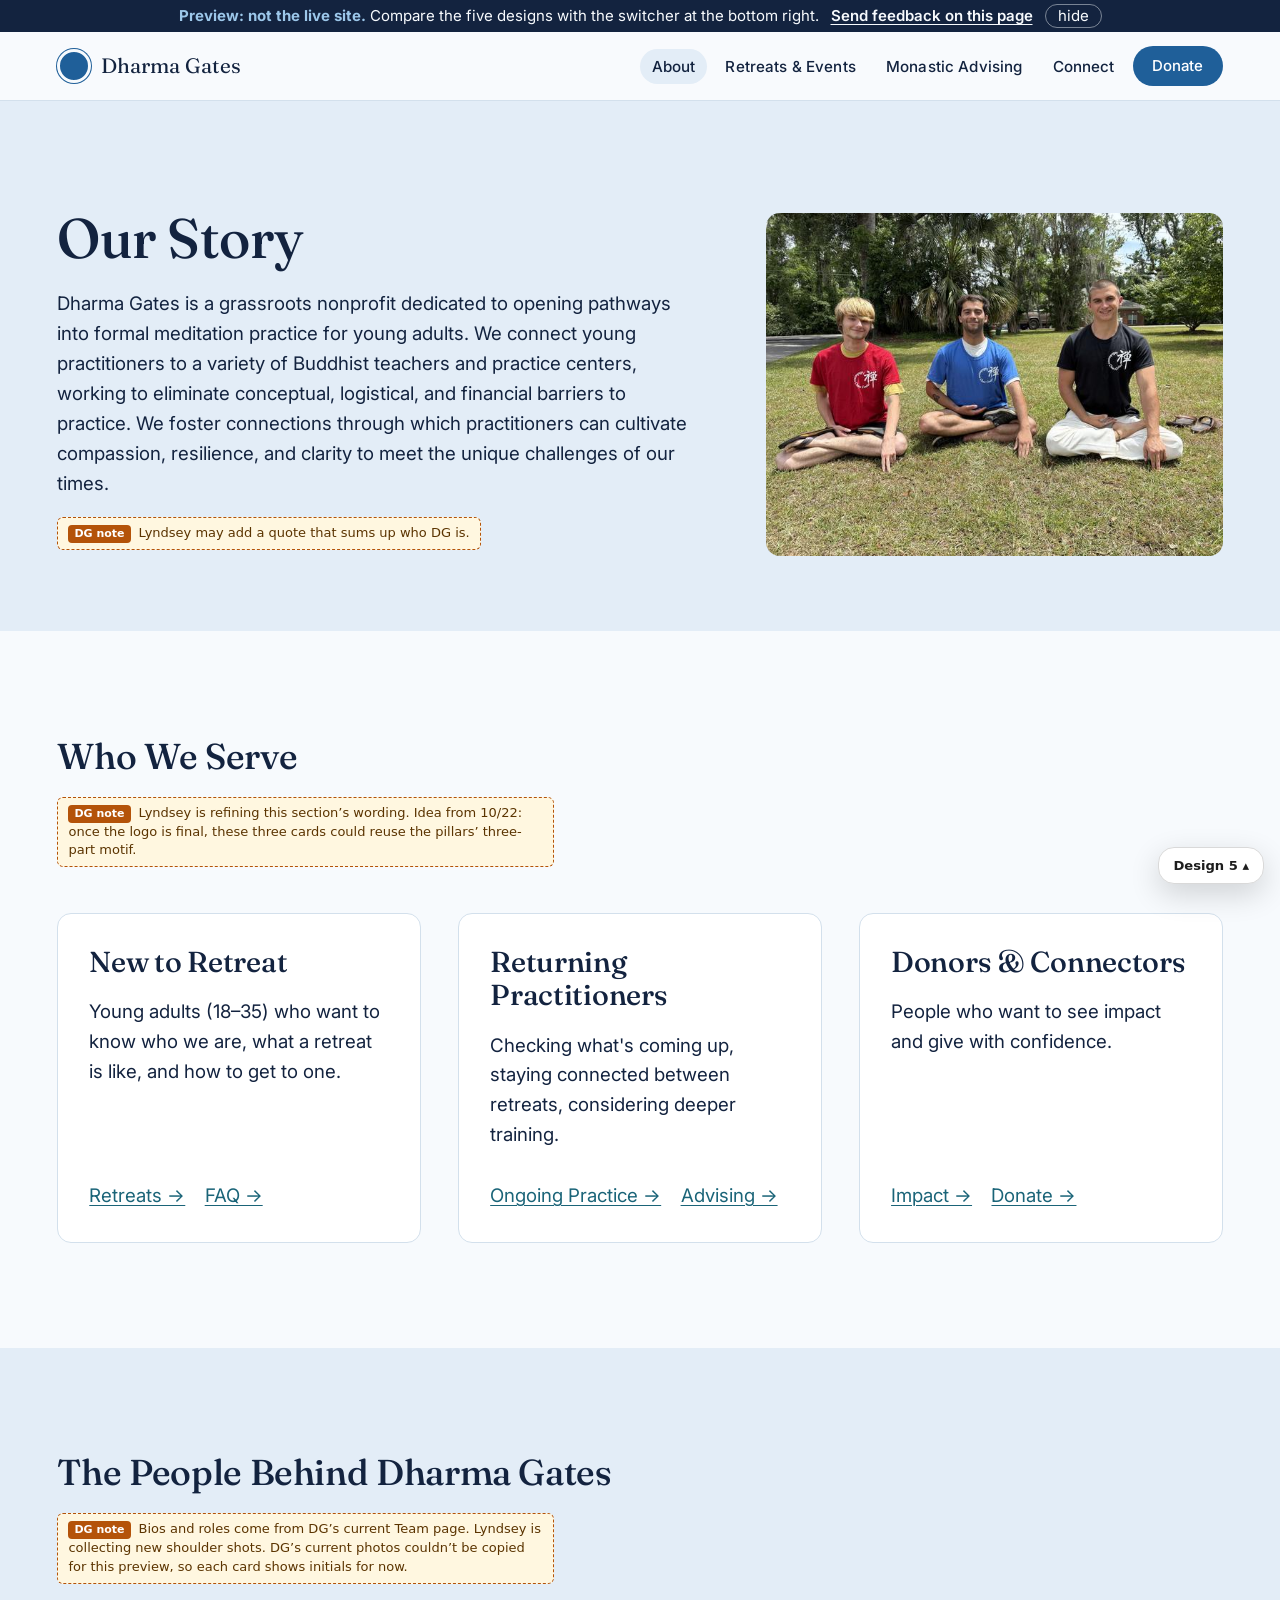
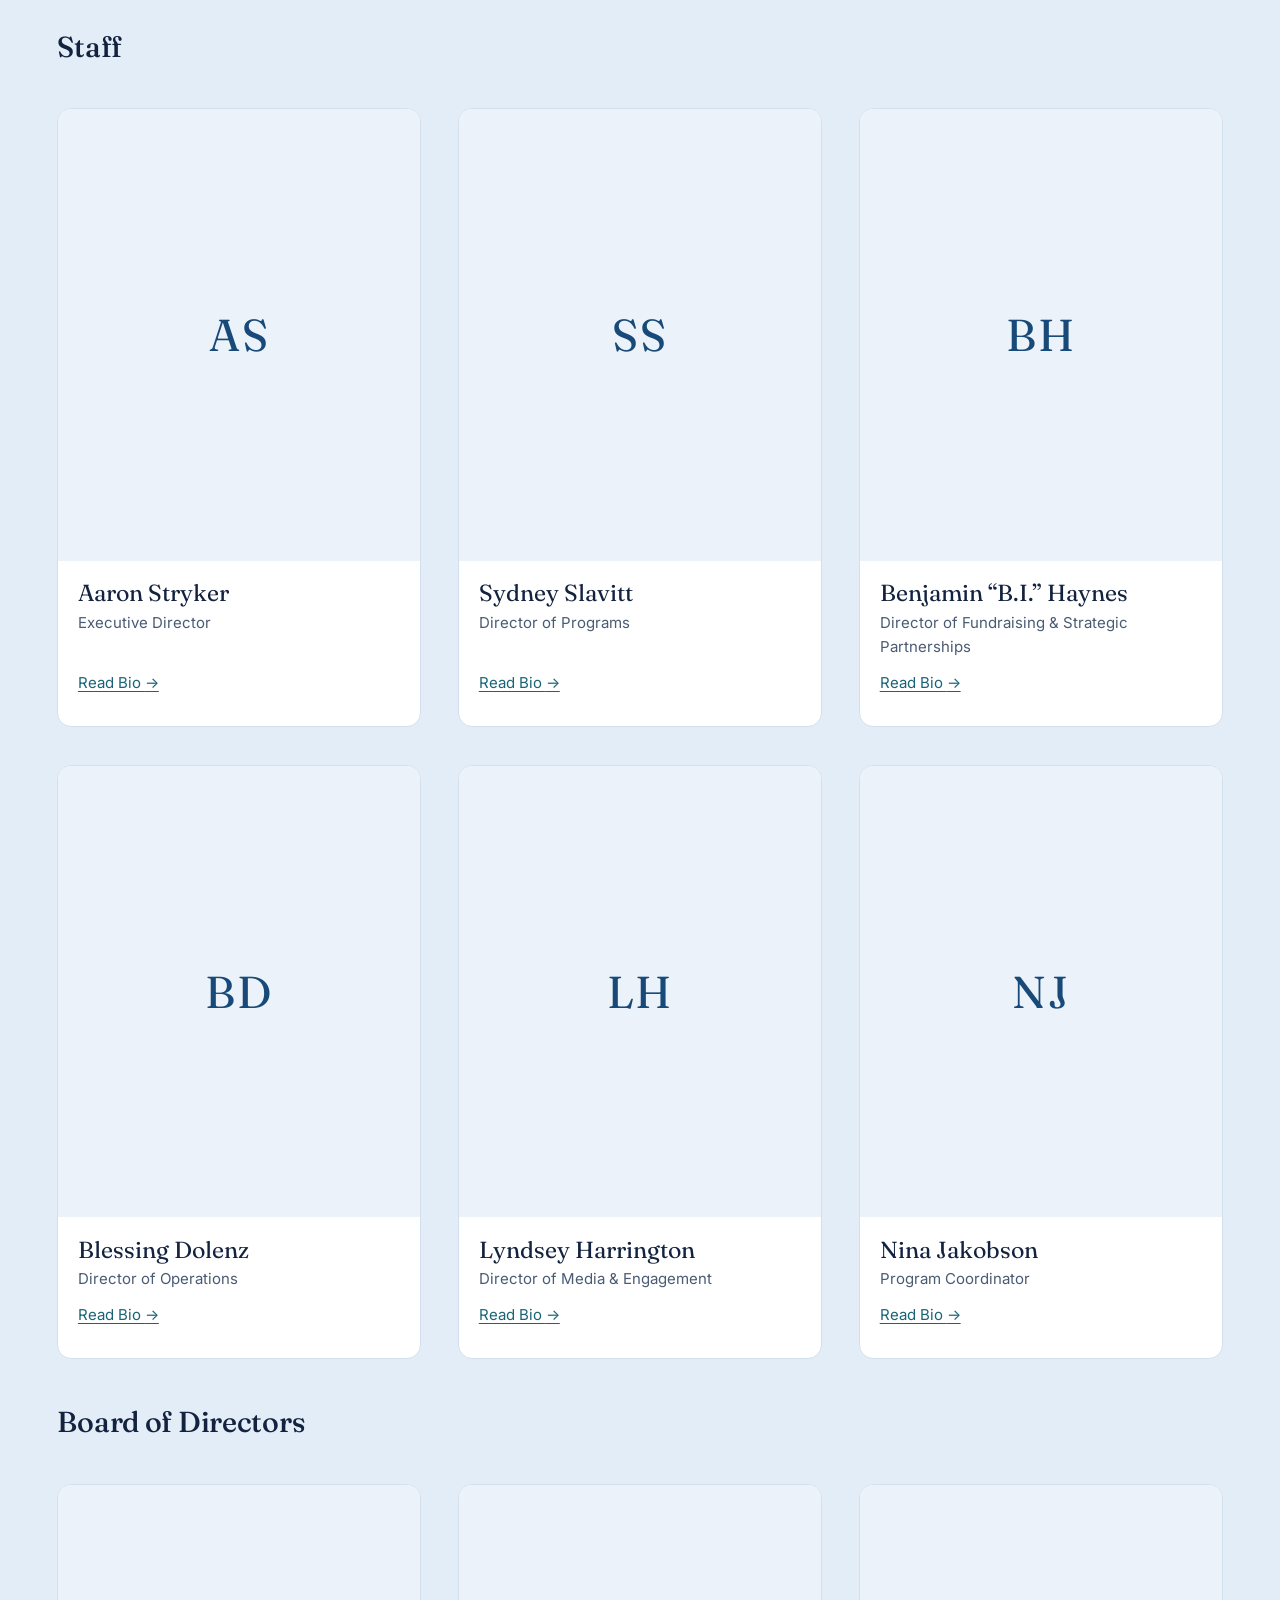
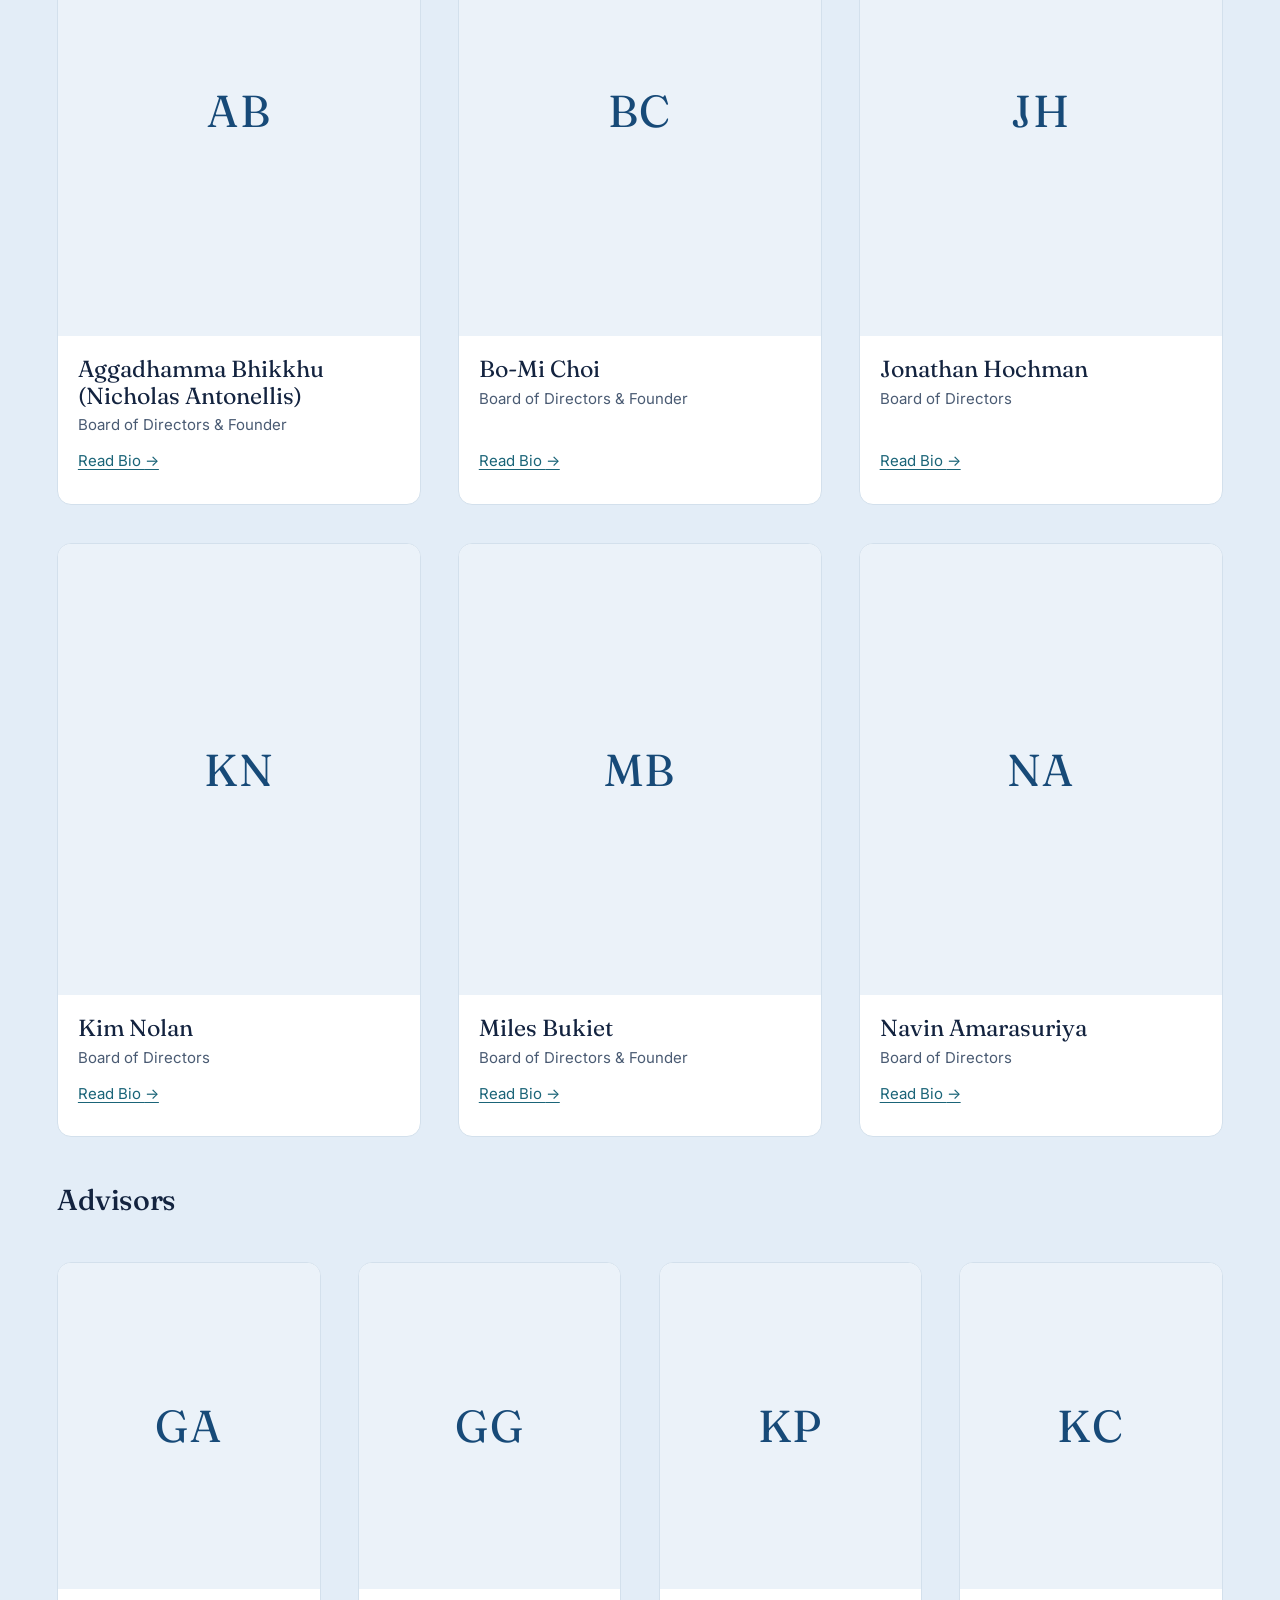
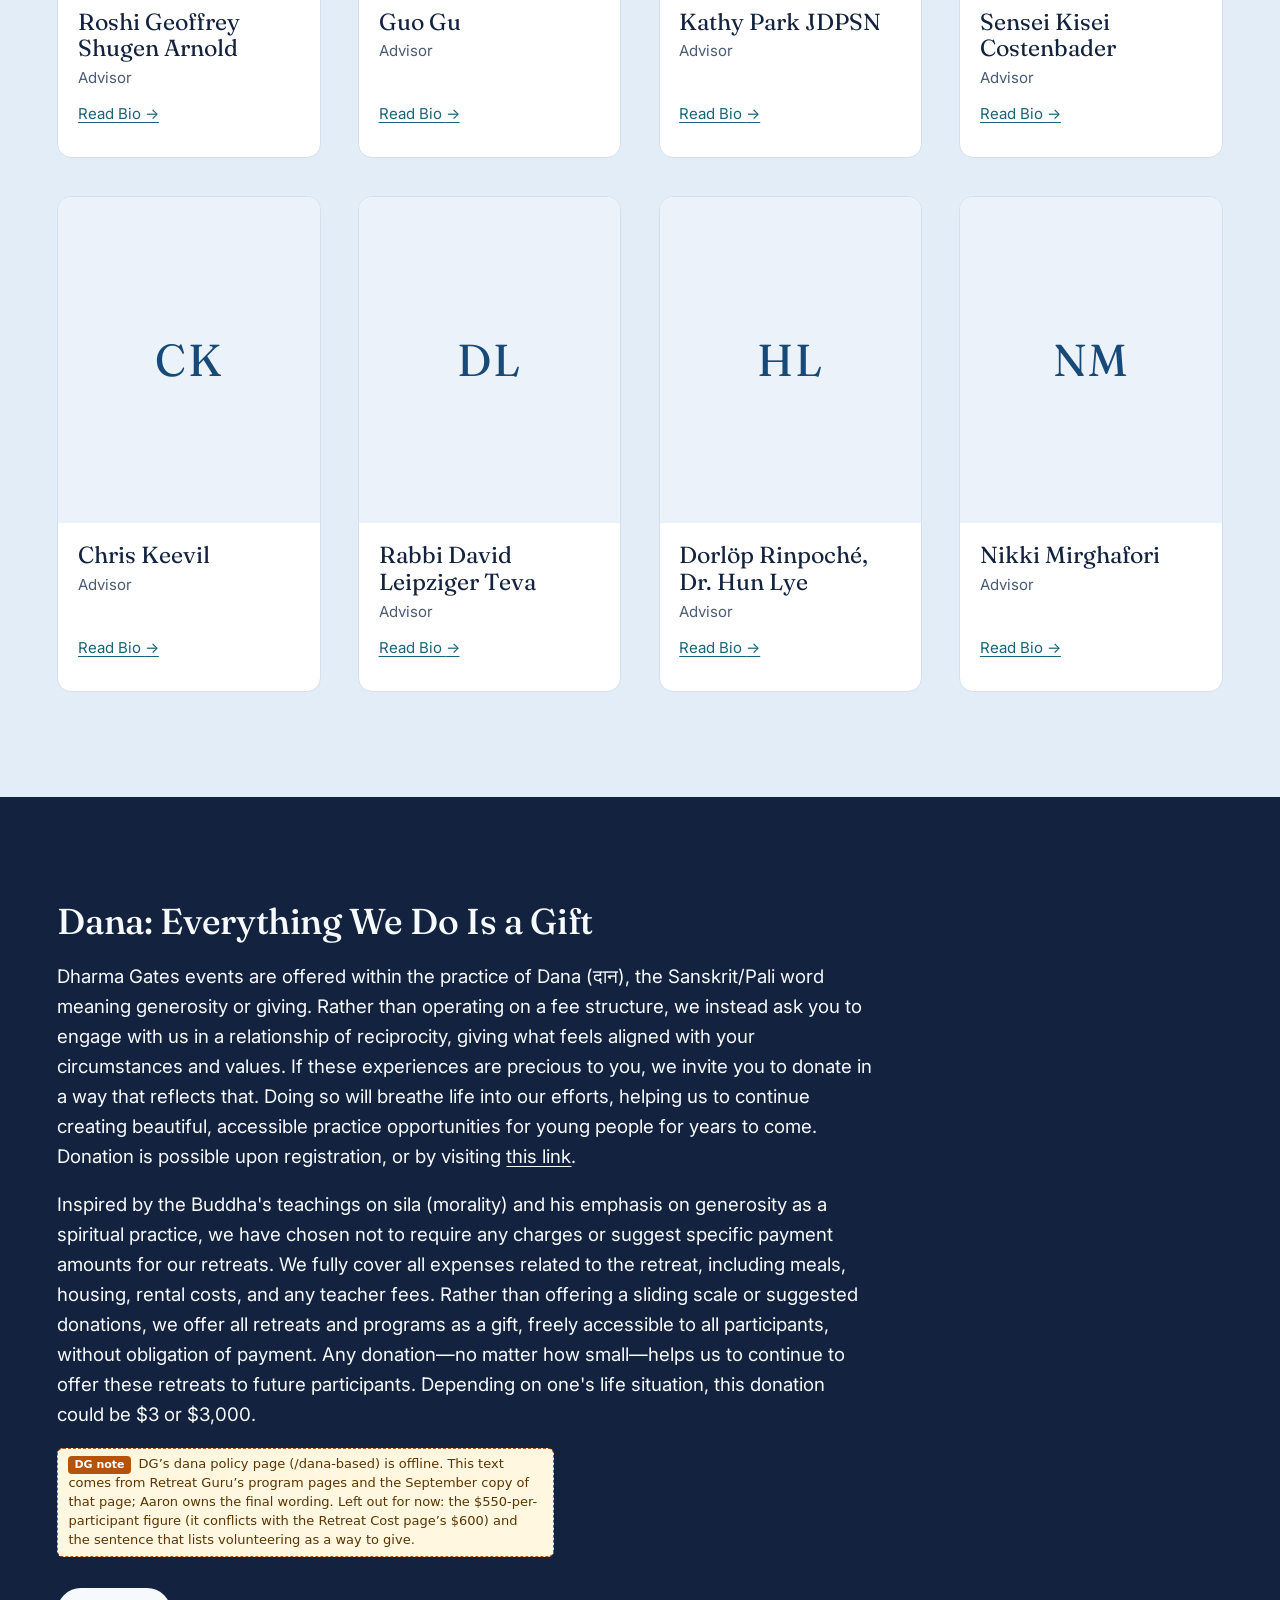
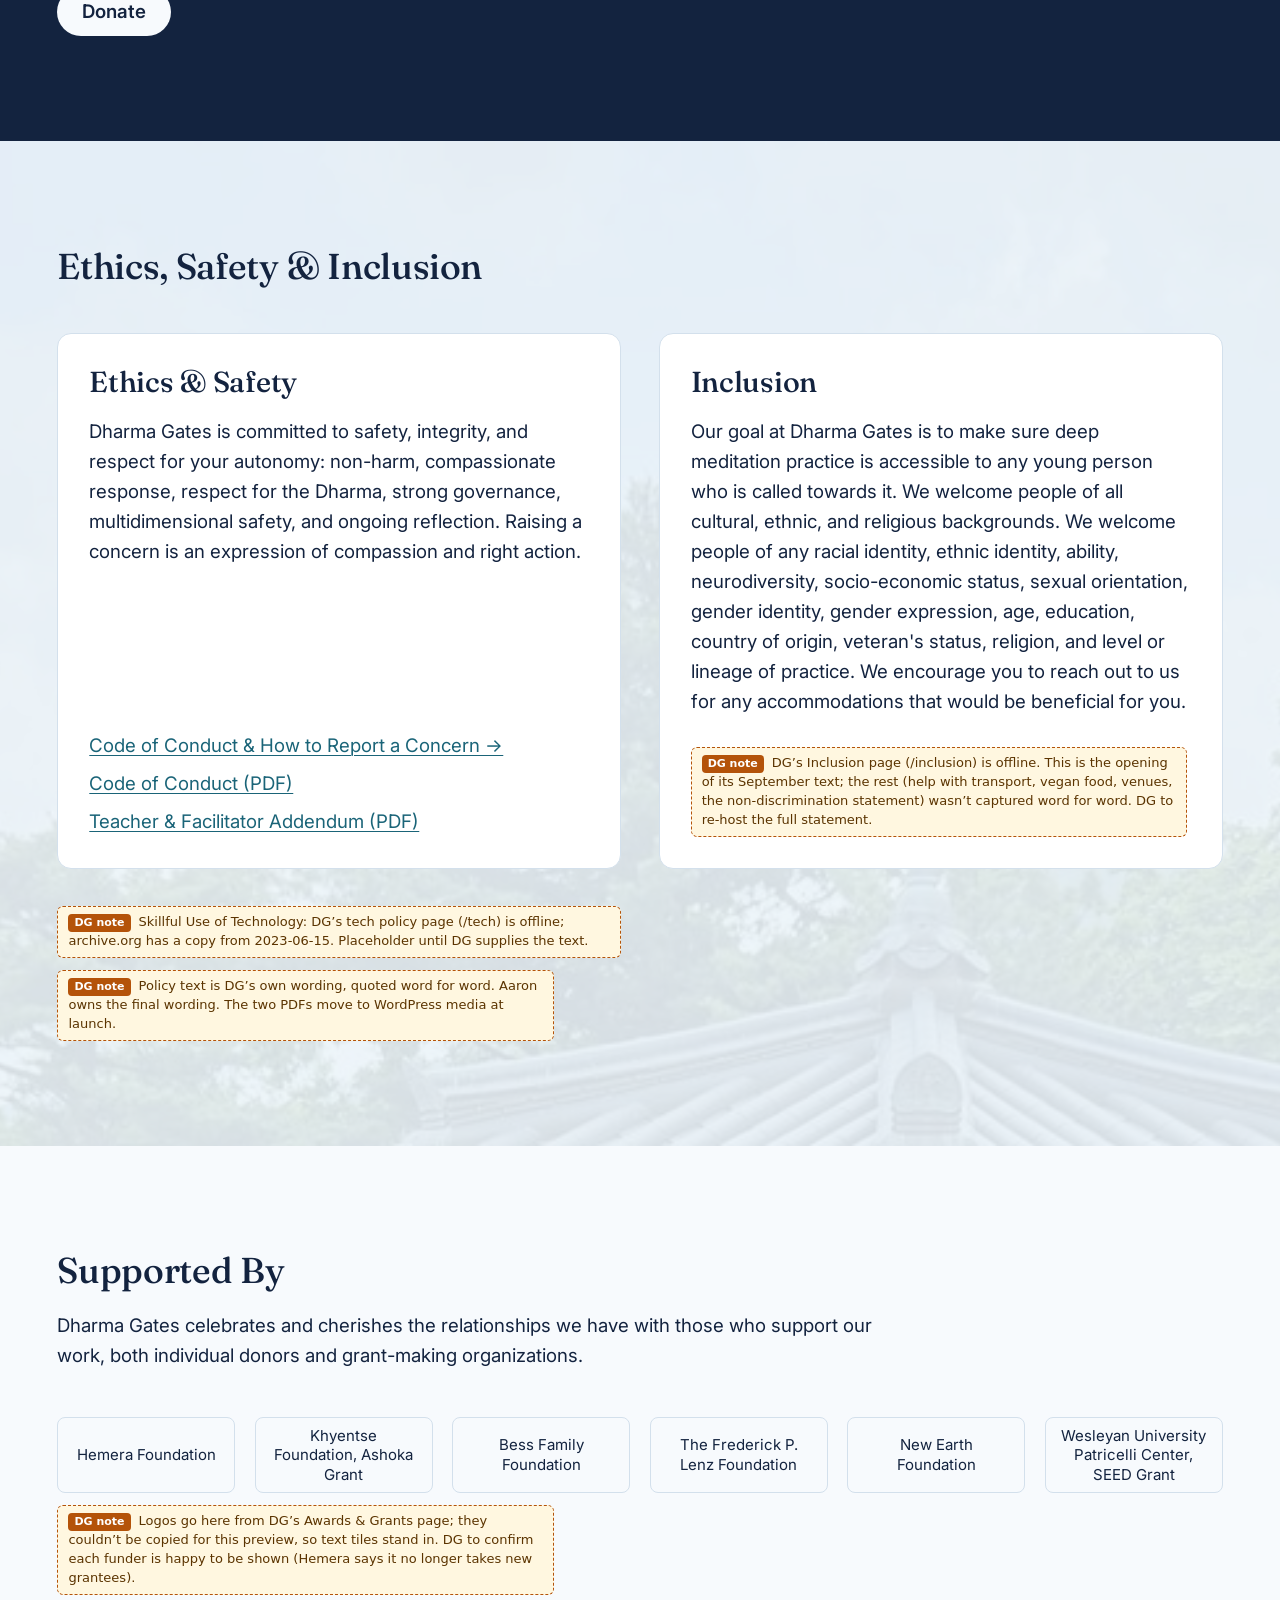
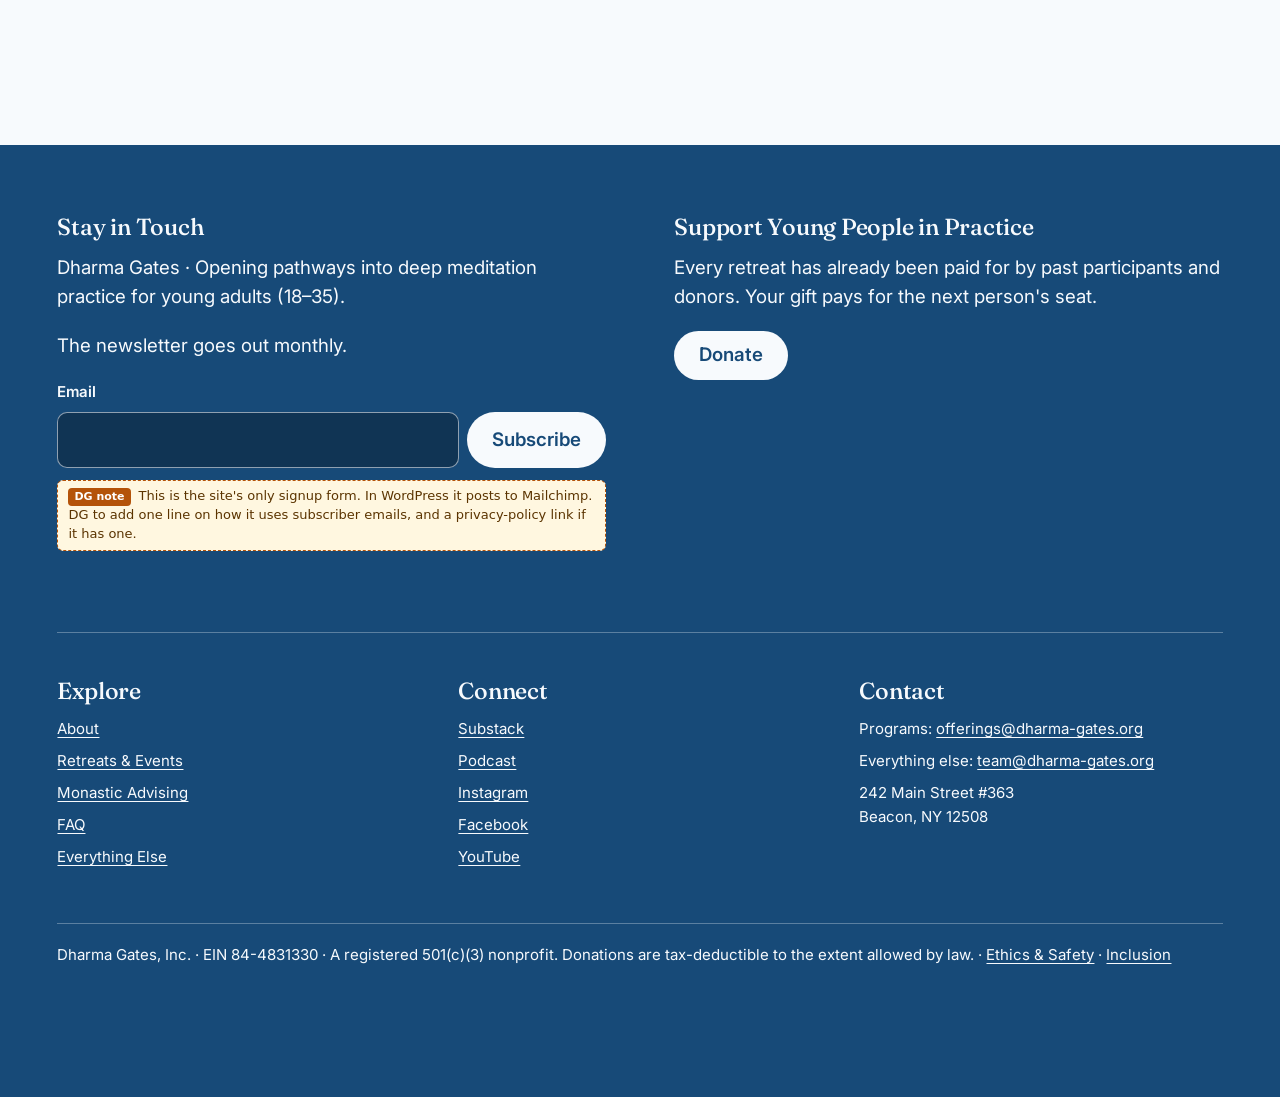
==== commit 480fe2ab: "Preview: Lyndsey's 11-11 edits Built from shnid/dharma_ghates_website edits/dg-2026-11-11 (b0a757e)." ====
--- a/about.html
+++ b/about.html
@@ -20,7 +20,7 @@
 <section class="page-head has-photo">
   <div class="wrap">
     <div>
-      <h1 data-edit="about.head.title">About Dharma Gates</h1>
+      <h1 data-edit="about.head.title">Our Story</h1>
       <p data-edit="about.head.body">Dharma Gates is a grassroots nonprofit dedicated to opening pathways into formal meditation practice for young adults. We connect young practitioners to a variety of Buddhist teachers and practice centers, working to eliminate conceptual, logistical, and financial barriers to practice. We foster connections through which practitioners can cultivate compassion, resilience, and clarity to meet the unique challenges of our times.</p>
       <p class="dg-note">Lyndsey may add a quote that sums up who DG is.</p>
     </div>
@@ -43,7 +43,7 @@
 <!-- TEAM (R16) · photo cards (initials until photos arrive) open each verbatim bio in one native dialog -->
 <section id="team" class="alt">
   <div class="wrap">
-    <h2 data-edit="about.team.title">The People Behind It</h2>
+    <h2 data-edit="about.team.title">The People Behind Dharma Gates</h2>
     <p class="dg-note">Bios and roles come from DG’s current Team page. Lyndsey is collecting new shoulder shots. DG’s current photos couldn’t be copied for this preview, so each card shows initials for now.</p>
     <h3 data-edit="about.team.heading.1">Staff</h3>
     <div class="team">
@@ -111,7 +111,7 @@
 
 <section id="dana" class="dark">
   <div class="wrap">
-    <h2 data-edit="about.dana.title">Dana: Everything Is a Gift</h2>
+    <h2 data-edit="about.dana.title">Dana: Everything We Do Is a Gift</h2>
     <p><span data-edit="about.dana.body.1.1">Dharma Gates events are offered within the practice of Dana (दान), the Sanskrit/Pali word meaning generosity or giving. Rather than operating on a fee structure, we instead ask you to engage with us in a relationship of reciprocity, giving what feels aligned with your circumstances and values. If these experiences are precious to you, we invite you to donate in a way that reflects that. Doing so will breathe life into our efforts, helping us to continue creating beautiful, accessible practice opportunities for young people for years to come. Donation is possible upon registration, or by visiting</span> <a data-edit="about.dana.body.1.2" href="donate.html">this link</a>.</p>
     <p data-edit="about.dana.body.2">Inspired by the Buddha's teachings on sila (morality) and his emphasis on generosity as a spiritual practice, we have chosen not to require any charges or suggest specific payment amounts for our retreats. We fully cover all expenses related to the retreat, including meals, housing, rental costs, and any teacher fees. Rather than offering a sliding scale or suggested donations, we offer all retreats and programs as a gift, freely accessible to all participants, without obligation of payment. Any donation—no matter how small—helps us to continue to offer these retreats to future participants. Depending on one's life situation, this donation could be $3 or $3,000.</p>
     <p class="dg-note">DG’s dana policy page (/dana-based) is offline. This text comes from Retreat Guru’s program pages and the September copy of that page; Aaron owns the final wording. Left out for now: the $550-per-participant figure (it conflicts with the Retreat Cost page’s $600) and the sentence that lists volunteering as a way to give.</p>
--- a/assets/site.css
+++ b/assets/site.css
@@ -124,16 +124,16 @@
 /* V3 Ink (wildcard): sumi black on cool rice-paper white, one vermilion accent like a seal stamp. No beige. */
 html[data-design="v3"] {
   --paper: #f5f5f3;
-  --paper-2: #e8e8e5;
-  --ink: #141414;
-  --accent-ink: #8f2a17;
+  --paper-2: #e6e5e5;
+  --ink: #344e6f;
+  --accent-ink: #354e6f;
   --muted: #545452;
-  --accent: #b3361f;
+  --accent: #264581;
   --sage: #8f2a17;
   --sage-soft: #f4e4df;
   --line: #dcdcd8;
   --on-dark-label: #f2a690;
-  --footer-bg: #8f2a17;
+  --footer-bg: #354e6f;
 }
 
 /* ---------- Base ---------- */
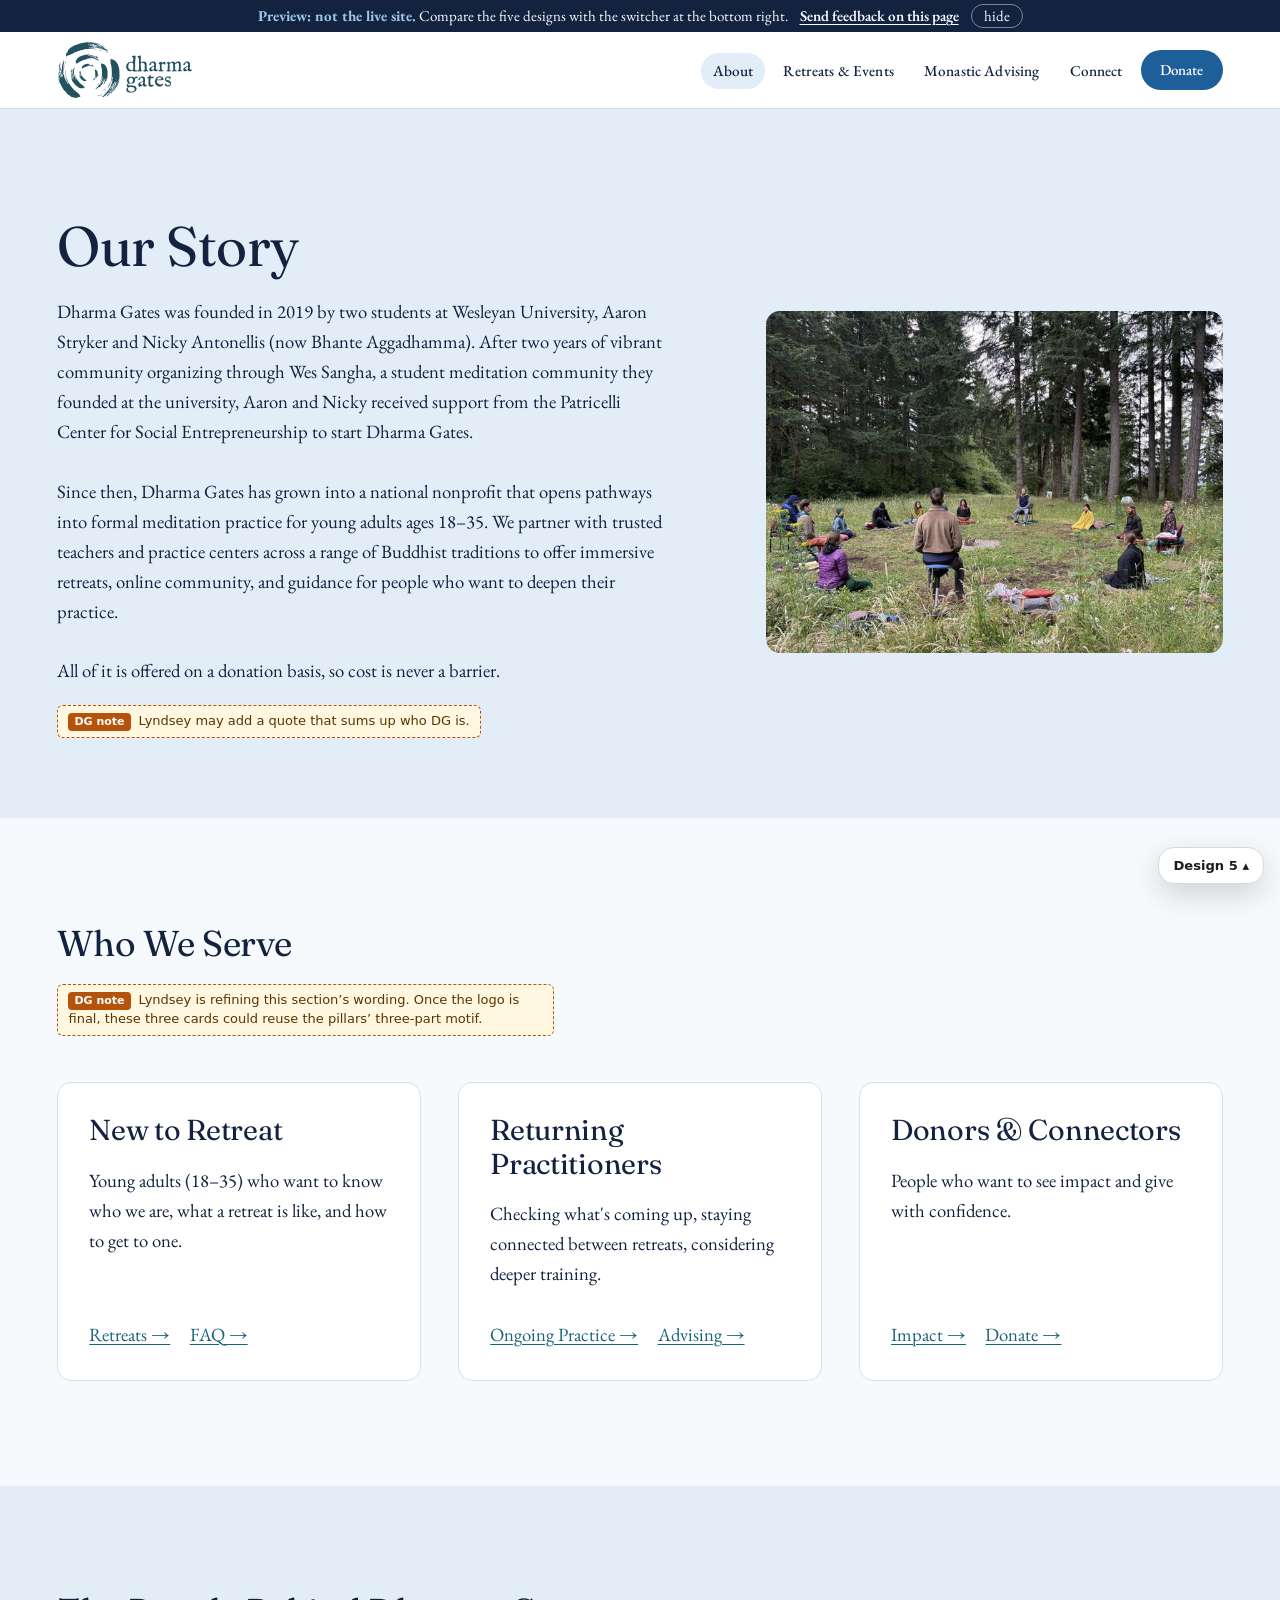
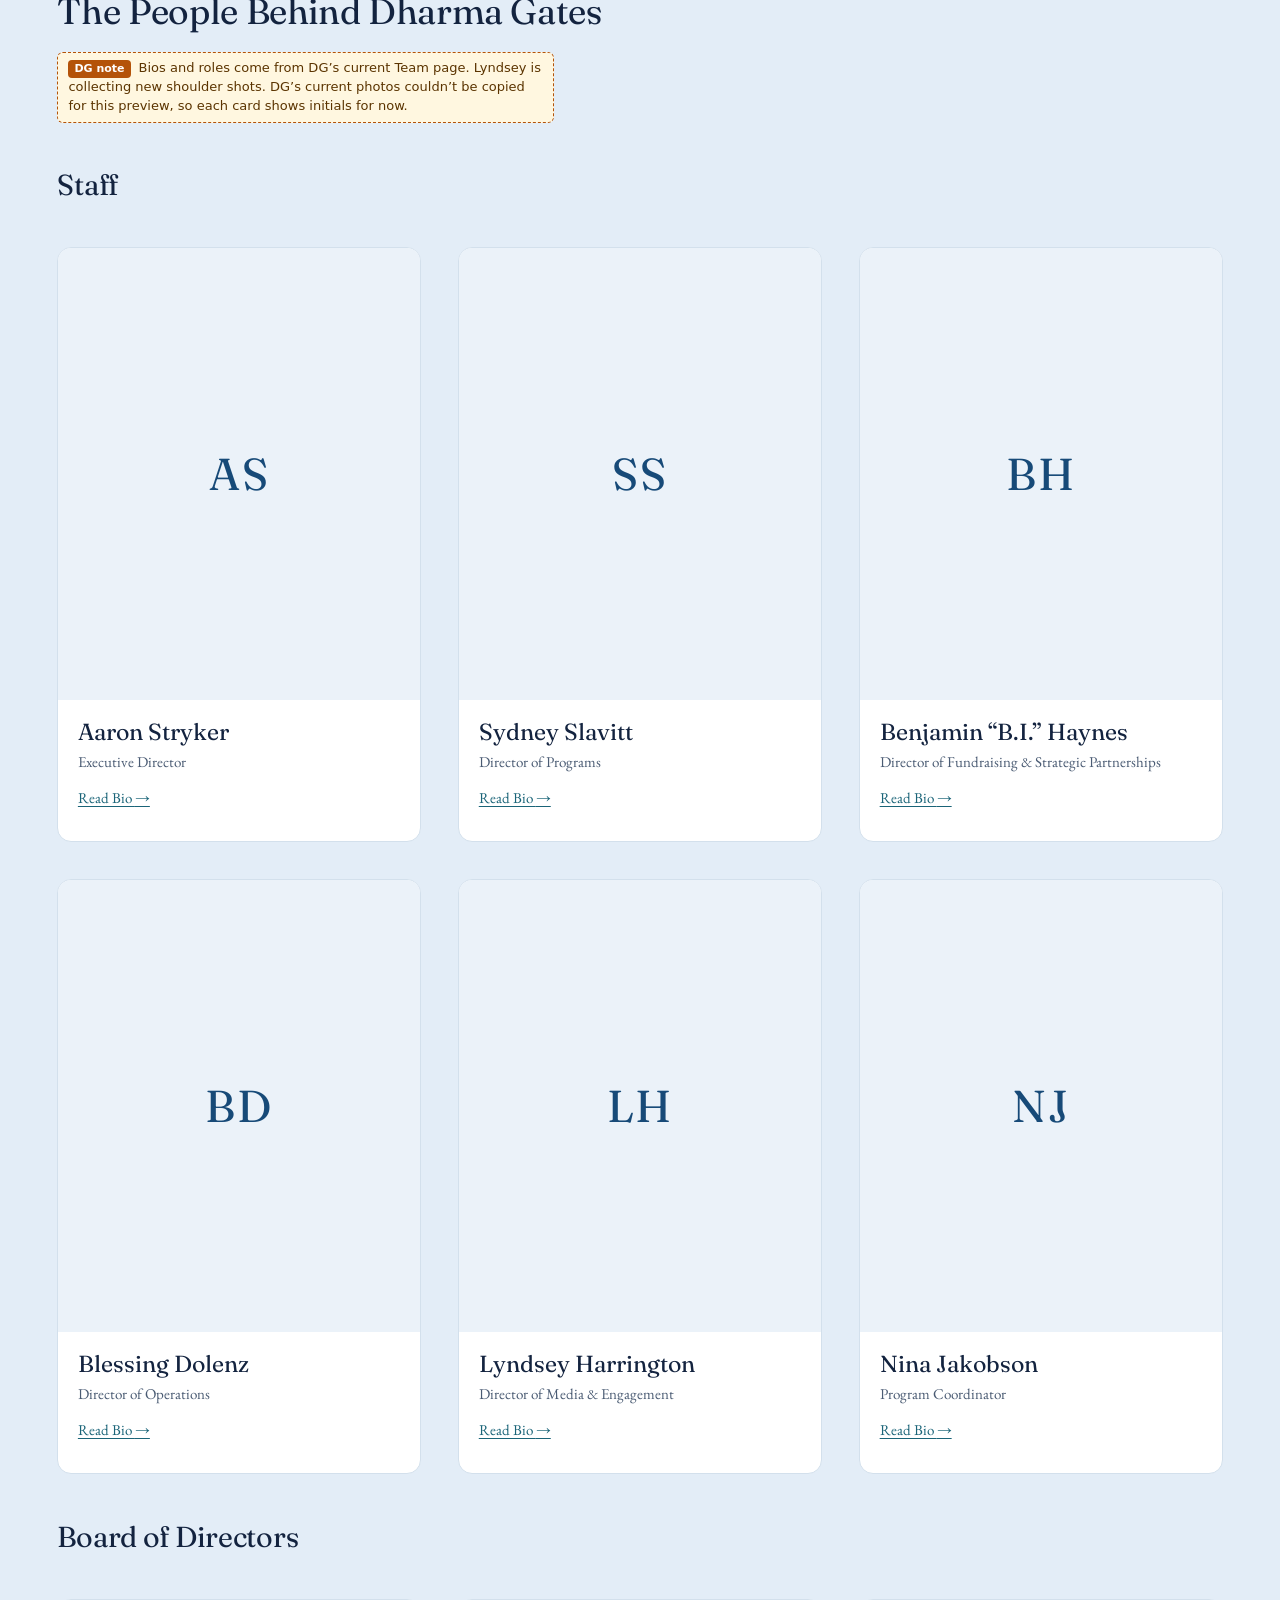
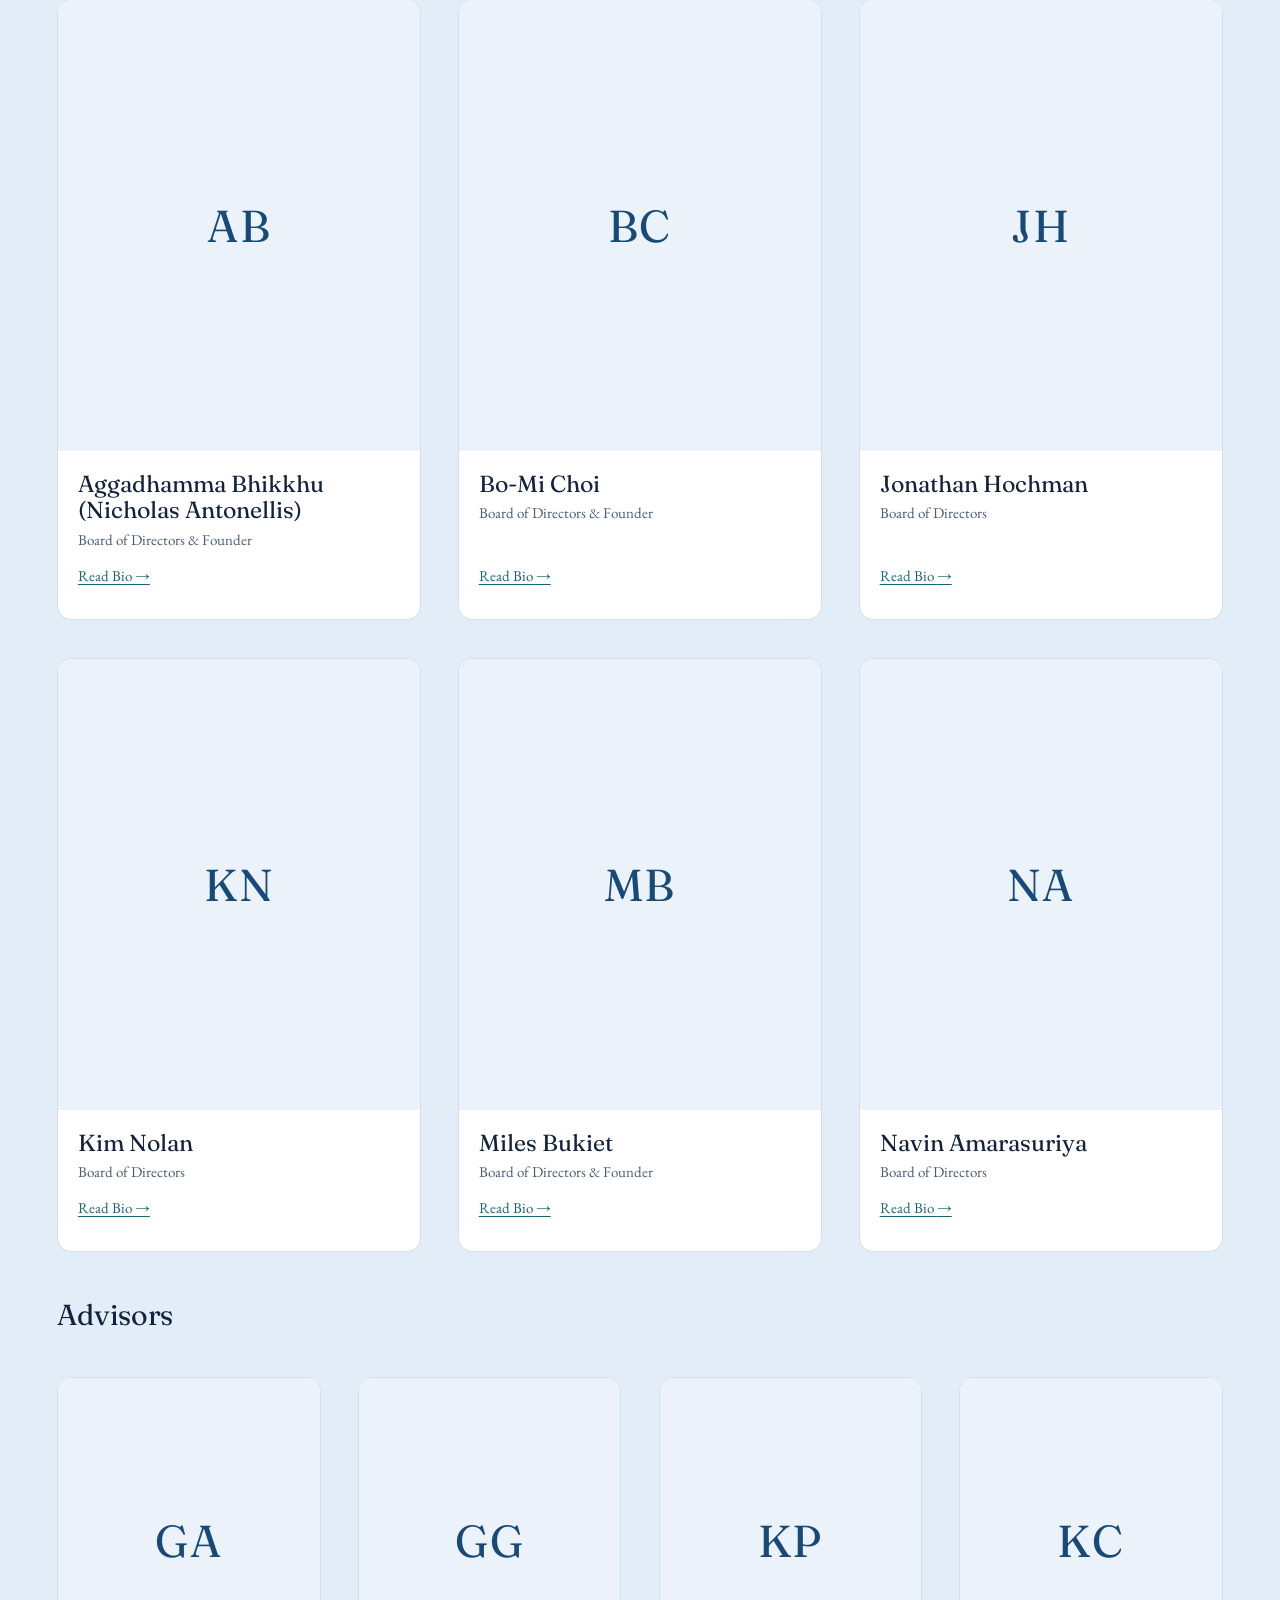
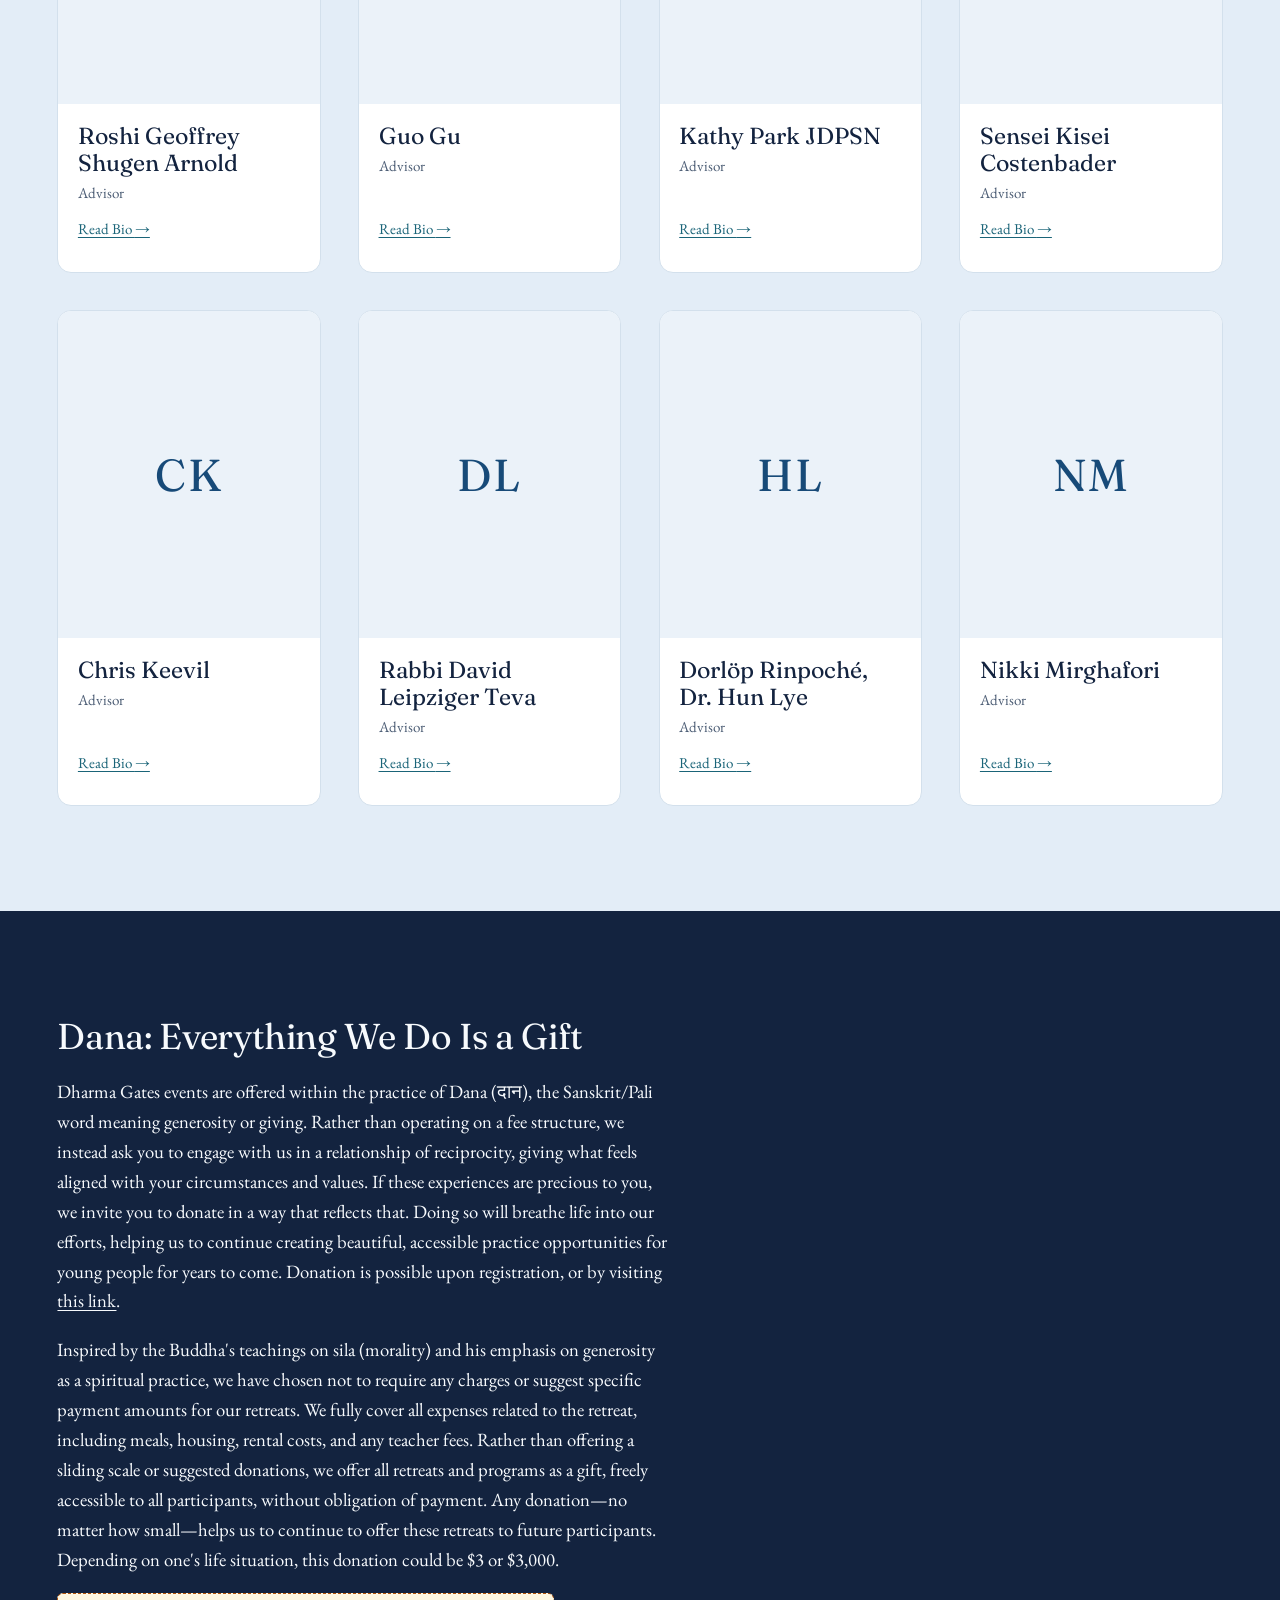
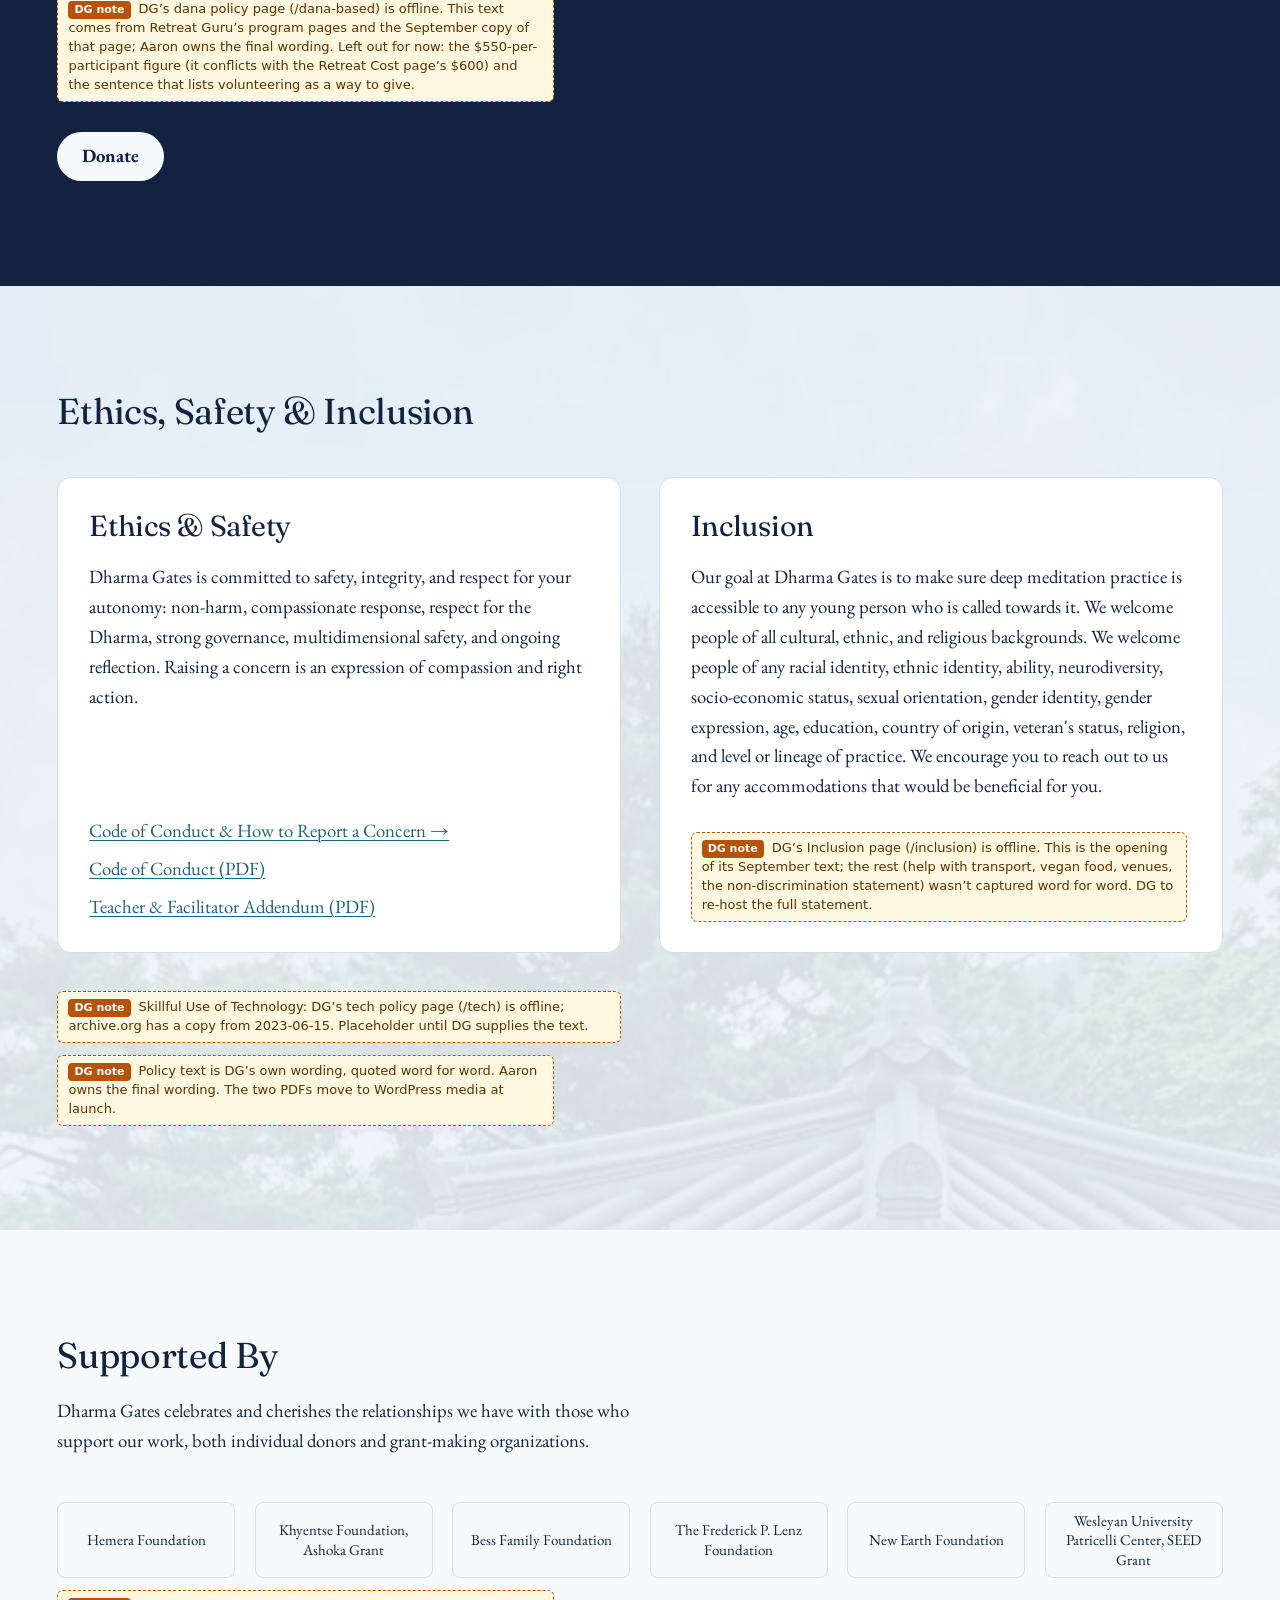
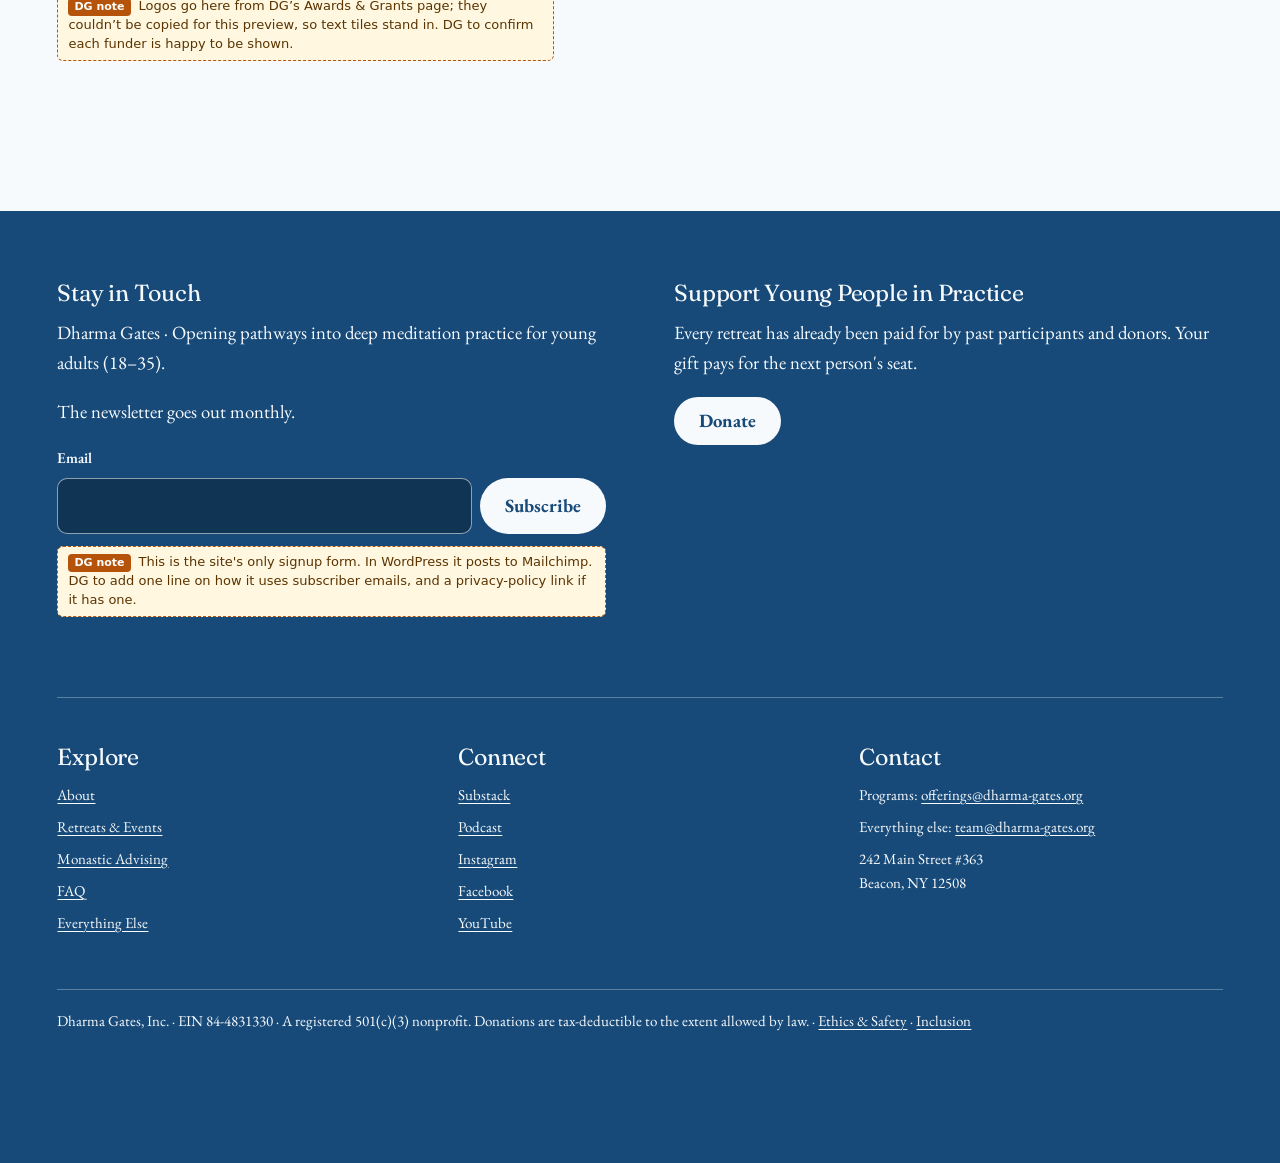
==== commit 0cf4176b: "Preview: the logo, a white top bar, brushstroke pillars and new editing tools The placeholder logo i" ====
--- a/about.html
+++ b/about.html
@@ -9,6 +9,7 @@
 <meta name="description" content="Who Dharma Gates is: our mission, the people behind it, and the values (dana, ethics and safety, inclusion) behind donation-based meditation retreats for young adults.">
 <link rel="preconnect" href="https://fonts.googleapis.com">
 <link href="https://fonts.googleapis.com/css2?family=Fraunces:opsz,wght@9..144,400;9..144,500&family=Inter:wght@400;500;600&display=swap" rel="stylesheet">
+<link data-my-edits="fonts" href="https://fonts.googleapis.com/css2?family=EB%20Garamond:wght@400;500;600;700;800&family=IM%20Fell%20English:wght@400&display=swap" rel="stylesheet">
 <link rel="stylesheet" href="assets/site.css">
 <!-- before the first paint: the design version, switcher states and the colors and fonts from "my edits", so nothing flashes -->
 <script src="assets/boot.js"></script>
@@ -21,17 +22,17 @@
   <div class="wrap">
     <div>
       <h1 data-edit="about.head.title">Our Story</h1>
-      <p data-edit="about.head.body">Dharma Gates is a grassroots nonprofit dedicated to opening pathways into formal meditation practice for young adults. We connect young practitioners to a variety of Buddhist teachers and practice centers, working to eliminate conceptual, logistical, and financial barriers to practice. We foster connections through which practitioners can cultivate compassion, resilience, and clarity to meet the unique challenges of our times.</p>
+      <p data-edit="about.head.body">Dharma Gates was founded in 2019 by two students at Wesleyan University, Aaron Stryker and Nicky Antonellis (now Bhante Aggadhamma). After two years of vibrant community organizing through Wes Sangha, a student meditation community they founded at the university, Aaron and Nicky received support from the Patricelli Center for Social Entrepreneurship to start Dharma Gates.<br><br>Since then, Dharma Gates has grown into a national nonprofit that opens pathways into formal meditation practice for young adults ages 18–35. We partner with trusted teachers and practice centers across a range of Buddhist traditions to offer immersive retreats, online community, and guidance for people who want to deepen their practice.<br><br>All of it is offered on a donation basis, so cost is never a barrier.</p>
       <p class="dg-note">Lyndsey may add a quote that sums up who DG is.</p>
     </div>
-    <figure data-photo-slot="about.head" data-aspect-desktop="467/350" data-aspect-phone="4/3" class="frame" style="--focus: 50% 40%"><img src="assets/img/three-sitters-lawn-1280.jpg" srcset="assets/img/three-sitters-lawn-640.jpg 640w, assets/img/three-sitters-lawn-1280.jpg 1280w, assets/img/three-sitters-lawn.jpg 2000w" sizes="(min-width: 1024px) 474px, 100vw" width="1280" height="960" fetchpriority="high" alt="Three young practitioners in Zen T-shirts sitting cross-legged on a lawn, smiling"></figure>
+    <figure data-photo-slot="about.head" data-aspect-desktop="467/350" data-aspect-phone="4/3" class="frame" style="--focus: 50% 40%"><img src="assets/img/forest-circle-1600.jpg" srcset="assets/img/forest-circle-640.jpg 640w, assets/img/forest-circle-1280.jpg 1280w, assets/img/forest-circle-1600.jpg 1600w, assets/img/forest-circle.jpg 1920w" sizes="(min-width: 1024px) 474px, 100vw" width="1600" height="1200" fetchpriority="high" alt="Retreat participants meditating in a circle in a forest clearing" style="--focus: 45% 60%"></figure>
   </div>
 </section>
 
 <section id="who">
   <div class="wrap">
     <h2 data-edit="about.who.title">Who We Serve</h2>
-    <p class="dg-note">Lyndsey is refining this section’s wording. Idea from 10/22: once the logo is final, these three cards could reuse the pillars’ three-part motif.</p>
+    <p class="dg-note">Lyndsey is refining this section’s wording. Once the logo is final, these three cards could reuse the pillars’ three-part motif.</p>
     <div class="grid cols-3">
       <div class="card"><h3 data-edit="about.who.card.1.title">New to Retreat</h3><p data-edit="about.who.card.1.body">Young adults (18–35) who want to know who we are, what a retreat is like, and how to get to one.</p><p class="card-foot"><a data-edit="about.who.card.1.link.1" href="retreats.html">Retreats →</a><a data-edit="about.who.card.1.link.2" href="index.html#faq">FAQ →</a></p></div>
       <div class="card"><h3 data-edit="about.who.card.2.title">Returning Practitioners</h3><p data-edit="about.who.card.2.body">Checking what's coming up, staying connected between retreats, considering deeper training.</p><p class="card-foot"><a data-edit="about.who.card.2.link.1" href="connect.html#sit">Ongoing Practice →</a><a data-edit="about.who.card.2.link.2" href="monastic-advising.html">Advising →</a></p></div>
@@ -155,7 +156,7 @@
       <li><a data-edit="about.supported-by.link.5" class="logo-tile" href="https://newearthfoundation.org/about.html" rel="noopener">New Earth Foundation</a></li>
       <li><a data-edit="about.supported-by.link.6" class="logo-tile" href="https://www.wesleyan.edu/patricelli/" rel="noopener">Wesleyan University Patricelli Center, SEED Grant</a></li>
     </ul>
-    <p class="dg-note">Logos go here from DG’s Awards &amp; Grants page; they couldn’t be copied for this preview, so text tiles stand in. DG to confirm each funder is happy to be shown (Hemera says it no longer takes new grantees).</p>
+    <p class="dg-note">Logos go here from DG’s Awards &amp; Grants page; they couldn’t be copied for this preview, so text tiles stand in. DG to confirm each funder is happy to be shown.</p>
   </div>
 </section>
 
--- a/assets/site.css
+++ b/assets/site.css
@@ -23,12 +23,44 @@
 
   /* Font roles ("Edit fonts live", BRIEF B3). The editor changes only these; the two stacks above stay fixed.
      One role a line: tools/apply_edits.py rewrites these lines. */
-  --role-heading: var(--font-display); --weight-heading: 500;  /* h1–h4, the brand, team names */
-  --role-body: var(--font-body); --weight-body: 400;           /* running text */
-  --role-quote: var(--font-display); --weight-quote: 400;      /* testimonials */
-  --role-number: var(--font-display); --weight-number: 500;    /* impact numbers, retreat dates */
-  --role-label: var(--font-body); --weight-label: 500;         /* navigation, form labels, captions, counters */
-  --role-button: var(--font-body); --weight-button: 600;       /* buttons, tabs, carousel controls */
+  --role-heading: "IM Fell English", var(--font-display); --weight-heading: 400;  /* h1–h4, team names */
+  --role-banner: var(--role-heading); --weight-banner: var(--weight-heading);      /* Home's banner title; follows headings until picked */
+  --role-body: "EB Garamond", var(--font-body); --weight-body: 400;           /* running text */
+  --role-quote: "IM Fell English", var(--font-display); --weight-quote: 400;      /* testimonials */
+  --role-number: "EB Garamond", var(--font-display); --weight-number: 400;    /* impact numbers, retreat dates */
+  --role-label: "EB Garamond", var(--font-body); --weight-label: 500;         /* navigation, form labels, captions, counters */
+  --role-button: "EB Garamond", var(--font-body); --weight-button: 700;       /* buttons, tabs, carousel controls */
+
+  /* Text sizes ("Edit fonts live", ANI-602): a multiplier for the whole site and one per role, 0.8–1.4. One a line:
+     tools/apply_edits.py rewrites these lines (boot.js's SIZE_DEFAULTS holds the same, in percent). */
+  --size-site: 1;
+  --size-heading: 1;
+  --size-banner: 1;
+  --size-body: 1;
+  --size-quote: 1;
+  --size-number: 1;
+  --size-label: 1;
+  --size-button: 1;
+  /* What each role's type steps are multiplied by: site × role, kept between 80% and 140%. Phones get half the change,
+     between 90% and 120%, so text stays readable and headings stay on the screen at 390px. */
+  --fs-heading: clamp(0.8, var(--size-site) * var(--size-heading), 1.4);
+  --fs-banner: clamp(0.8, var(--size-site) * var(--size-banner), 1.4);
+  --fs-body: clamp(0.8, var(--size-site) * var(--size-body), 1.4);
+  --fs-quote: clamp(0.8, var(--size-site) * var(--size-quote), 1.4);
+  --fs-number: clamp(0.8, var(--size-site) * var(--size-number), 1.4);
+  --fs-label: clamp(0.8, var(--size-site) * var(--size-label), 1.4);
+  --fs-button: clamp(0.8, var(--size-site) * var(--size-button), 1.4);
+}
+@media (max-width: 600px) {
+  :root {
+    --fs-heading: clamp(0.9, 1 + (var(--size-site) * var(--size-heading) - 1) / 2, 1.2);
+    --fs-banner: clamp(0.9, 1 + (var(--size-site) * var(--size-banner) - 1) / 2, 1.2);
+    --fs-body: clamp(0.9, 1 + (var(--size-site) * var(--size-body) - 1) / 2, 1.2);
+    --fs-quote: clamp(0.9, 1 + (var(--size-site) * var(--size-quote) - 1) / 2, 1.2);
+    --fs-number: clamp(0.9, 1 + (var(--size-site) * var(--size-number) - 1) / 2, 1.2);
+    --fs-label: clamp(0.9, 1 + (var(--size-site) * var(--size-label) - 1) / 2, 1.2);
+    --fs-button: clamp(0.9, 1 + (var(--size-site) * var(--size-button) - 1) / 2, 1.2);
+  }
 }
 
 /* ---------- Spacing, measure and type tokens (round 2) ---------- */
@@ -57,7 +89,7 @@
   --row-pad:       var(--space-m);                               /* retreat rows: 24 → 32 above and below each hairline, so retreats sit 48 → 64 apart (R2) */
 
   --max: 1320px;                                                 /* one container for every band, the home hero included */
-  --header-h: 69px;                                              /* sticky header: .nav-row 68px + 1px border, the same at every width */
+  --header-h: 77px;                                              /* sticky header: .nav-row 76px + 1px border (69px on phones) */
   --measure: 68ch;  --measure-lead: 40ch;  --measure-statement: 32ch;  --measure-heading: 24ch;
 
   /* type: 17px ×1.2 at 360 → 19px ×1.25 at 1440 */
@@ -125,15 +157,15 @@
 html[data-design="v3"] {
   --paper: #f5f5f3;
   --paper-2: #e6e5e5;
-  --ink: #344e6f;
-  --accent-ink: #354e6f;
-  --muted: #545452;
-  --accent: #264581;
-  --sage: #8f2a17;
+  --ink: #356069;
+  --accent-ink: #356069;
+  --muted: #356069;
+  --accent: #356069;
+  --sage: #8d6611;
   --sage-soft: #f4e4df;
   --line: #dcdcd8;
   --on-dark-label: #f2a690;
-  --footer-bg: #354e6f;
+  --footer-bg: #356069;
 }
 
 /* ---------- Base ---------- */
@@ -141,7 +173,7 @@
 html { scroll-behavior: smooth; }
 body {
   margin: 0; background: var(--paper); color: var(--ink);
-  font-family: var(--role-body); font-weight: var(--weight-body); font-size: var(--step-0); line-height: var(--lh-body);
+  font-family: var(--role-body); font-weight: var(--weight-body); font-size: calc(var(--step-0) * var(--fs-body)); line-height: var(--lh-body);
   -webkit-font-smoothing: antialiased;
 }
 img { max-width: 100%; height: auto; display: block; object-position: var(--focus, 50% 30%); }
@@ -151,14 +183,14 @@
   font-family: var(--role-heading); font-weight: var(--weight-heading); line-height: var(--lh-heading); margin: 0 0 var(--stack-heading);
   letter-spacing: var(--track-display); text-wrap: balance; max-inline-size: var(--measure-heading);
 }
-h1 { font-size: var(--step-5); }
-h2 { font-size: var(--step-3); }
-h3 { font-size: var(--step-2); }
-h4 { font-size: var(--step-1); }
+h1 { font-size: calc(var(--step-5) * var(--fs-heading)); }
+h2 { font-size: calc(var(--step-3) * var(--fs-heading)); }
+h3 { font-size: calc(var(--step-2) * var(--fs-heading)); }
+h4 { font-size: calc(var(--step-1) * var(--fs-heading)); }
 p { margin: 0 0 1em; }
 p, li, dd, details > p { max-inline-size: var(--measure); }
 ul, ol { padding-inline-start: 1.25em; }
-.lead { font-size: var(--step-1); line-height: var(--lh-lead); max-inline-size: var(--measure-lead); color: var(--muted); }
+.lead { font-size: calc(var(--step-1) * var(--fs-body)); line-height: var(--lh-lead); max-inline-size: var(--measure-lead); color: var(--muted); }
 [id] { scroll-margin-top: calc(var(--header-h) + var(--space-s)); }
 
 /* one container for every band; text shares its left edge (R1) */
@@ -237,7 +269,7 @@
 
 /* ---------- Utilities ---------- */
 .visually-hidden { position: absolute; width: 1px; height: 1px; margin: -1px; padding: 0; border: 0; overflow: hidden; clip-path: inset(50%); white-space: nowrap; }
-.small-print { font-size: var(--step--1); color: var(--muted); }
+.small-print { font-size: calc(var(--step--1) * var(--fs-body)); color: var(--muted); }
 .dark .small-print { color: var(--on-dark-muted); }
 .cta-row { display: flex; gap: var(--space-xs); flex-wrap: wrap; align-items: center; margin-top: var(--space-m); }
 .link-pair { display: flex; flex-wrap: wrap; gap: var(--space-2xs) var(--space-m); }
@@ -267,23 +299,24 @@
   .proto-bar .fb-short { display: inline; }
 }
 
-/* ---------- Header (R8) ---------- */
-header.site { position: sticky; top: 0; z-index: 50; background: color-mix(in srgb, var(--paper) 92%, white); backdrop-filter: blur(8px); border-bottom: 1px solid var(--line); }
-.nav-row { display: flex; align-items: center; gap: 16px; height: 68px; }
-.brand { display: flex; align-items: center; gap: 10px; text-decoration: none; color: var(--ink); font-family: var(--role-heading); font-size: 1.3rem; white-space: nowrap; margin-right: auto; }
-/* The logo's one swappable spot (see LOGO in site.js). Until DG's logo is final it's a plain placeholder. */
-.logo-slot { width: 34px; height: 34px; border-radius: 50%; flex: none; background: var(--accent); box-shadow: inset 0 0 0 3px var(--paper), 0 0 0 1px var(--accent); }
-.logo-slot img, .logo-slot svg { width: 100%; height: 100%; object-fit: contain; }
-.logo-slot:has(img, svg) { background: none; box-shadow: none; border-radius: 0; width: auto; }
+/* ---------- Header (R8; round 3, ANI-546): DG's logo on a solid white bar, on every page and design. The old
+   see-through look (Home's header over the hero, a tinted bar elsewhere) is the switcher's "Top bar" setting. ---------- */
+header.site { position: sticky; top: 0; z-index: 50; background: #fff; border-bottom: 1px solid var(--line); }
+.nav-row { display: flex; align-items: center; gap: 16px; height: 76px; }
+.brand { display: flex; align-items: center; flex: 0 1 auto; min-width: 0; margin-right: auto; padding-block: 6px; border-radius: 6px; text-decoration: none; }
+/* DG's placeholder logo (DECISIONS 140): mark and wordmark, sized to the bar. LOGO in site.js names the files. */
+.brand .logo { display: block; min-width: 0; }
+/* the height sets the size; the width cap keeps a wide uploaded logo (ANI-602) from crowding the menu */
+.brand img { display: block; height: 58px; width: auto; max-width: min(320px, 44vw); object-fit: contain; object-position: left center; }
 nav.primary ul { list-style: none; margin: 0; padding: 0; display: flex; gap: 6px; align-items: center; }
 nav.primary li { max-inline-size: none; }
-nav.primary a { text-decoration: none; color: var(--ink); padding: 8px 12px; border-radius: 999px; font-family: var(--role-label); font-weight: var(--weight-label); font-size: 0.95rem; letter-spacing: 0.01em; white-space: nowrap; }
+nav.primary a { text-decoration: none; color: var(--ink); padding: 8px 12px; border-radius: 999px; font-family: var(--role-label); font-weight: var(--weight-label); font-size: calc(0.95rem * min(var(--fs-label), 1.15)); letter-spacing: 0.01em; white-space: nowrap; }
 nav.primary a.btn { padding: 8px 18px; }
 @media (min-width: 901px) and (max-width: 1060px) {
   nav.primary ul { gap: 0; }
-  nav.primary a { padding: 8px 8px; font-size: 0.9rem; }
+  nav.primary a { padding: 8px 8px; font-size: calc(0.9rem * min(var(--fs-label), 1.15)); }
   nav.primary a.btn { padding: 8px 14px; }
-  .brand { font-size: 1.15rem; }
+  .brand img { height: 52px; }
 }
 nav.primary a:hover, nav.primary a[aria-current="page"] { background: var(--paper-2); color: var(--ink); }
 nav.primary a.btn:hover { background: var(--accent-hover); color: var(--on-accent); }
@@ -299,22 +332,24 @@
 body[data-nav="a"] .nav-b { display: none !important; }
 body[data-nav="b"] .nav-a { display: none !important; }
 
-/* Home: the header overlays the hero, transparent until the page scrolls (site.js adds .is-solid) */
-body[data-page="index.html"] header.site { margin-bottom: calc(-1 * var(--header-h)); transition: background-color .2s ease, border-color .2s ease; }
-body[data-page="index.html"] header.site:not(.is-solid) { background: transparent; backdrop-filter: none; border-bottom-color: transparent; }
-body[data-page="index.html"] header.site:not(.is-solid) .brand,
-body[data-page="index.html"] header.site:not(.is-solid) nav.primary > ul > li > a:not(.btn),
-body[data-page="index.html"] header.site:not(.is-solid) .menu-toggle { color: var(--on-dark); }
-body[data-page="index.html"] header.site:not(.is-solid) .menu-toggle { border-color: color-mix(in srgb, var(--on-dark) 55%, transparent); }
-body[data-page="index.html"] header.site:not(.is-solid) nav.primary > ul > li > a:not(.btn):is(:hover, [aria-current="page"]) { color: var(--ink); }
-body[data-page="index.html"] header.site:not(.is-solid) .logo-slot { box-shadow: inset 0 0 0 3px var(--on-dark), 0 0 0 1px var(--on-dark); }
+/* Top bar: see-through (the pre-round-3 look, a switcher setting): a tinted, blurred bar, and on Home the header
+   overlays the hero, transparent until the page scrolls (site.js adds .is-solid), with the logo and links in white */
+html[data-topbar="clear"] header.site { background: color-mix(in srgb, var(--paper) 92%, white); backdrop-filter: blur(8px); }
+html[data-topbar="clear"] body[data-page="index.html"] header.site { margin-bottom: calc(-1 * var(--header-h)); transition: background-color .2s ease, border-color .2s ease; }
+html[data-topbar="clear"] body[data-page="index.html"] header.site:not(.is-solid) { background: transparent; backdrop-filter: none; border-bottom-color: transparent; }
+html[data-topbar="clear"] body[data-page="index.html"] header.site:not(.is-solid) nav.primary > ul > li > a:not(.btn),
+html[data-topbar="clear"] body[data-page="index.html"] header.site:not(.is-solid) .menu-toggle { color: var(--on-dark); }
+html[data-topbar="clear"] body[data-page="index.html"] header.site:not(.is-solid) .menu-toggle { border-color: color-mix(in srgb, var(--on-dark) 55%, transparent); }
+html[data-topbar="clear"] body[data-page="index.html"] header.site:not(.is-solid) nav.primary > ul > li > a:not(.btn):is(:hover, [aria-current="page"]) { color: var(--ink); }
+html[data-topbar="clear"] body[data-page="index.html"] header.site:not(.is-solid) .brand img { filter: brightness(0) invert(1); }
+html[data-topbar="clear"] body[data-page="index.html"] header.site .brand img { transition: filter .2s ease; }
 
 /* ---------- Buttons (A1.13) ---------- */
 .btn { display: inline-flex; align-items: center; justify-content: center; gap: 8px; min-height: 48px; padding: 12px 24px;
   background: var(--accent); color: var(--on-accent) !important; text-decoration: none; border-radius: 999px; border: 1.5px solid transparent;
-  font: inherit; font-family: var(--role-button); font-size: var(--step-0); font-weight: var(--weight-button); line-height: 1.2; text-align: center; cursor: pointer; }
+  font: inherit; font-family: var(--role-button); font-size: calc(var(--step-0) * var(--fs-button)); font-weight: var(--weight-button); line-height: 1.2; text-align: center; cursor: pointer; }
 .btn:hover { background: var(--accent-hover); }
-.btn.small { min-height: 40px; padding: 8px 18px; font-size: var(--step--1); }
+.btn.small { min-height: 40px; padding: 8px 18px; font-size: calc(var(--step--1) * var(--fs-button)); }
 .btn.ghost { background: transparent; color: var(--ink) !important; border-color: var(--ink); }
 .btn.ghost:hover { background: var(--ink); color: var(--paper) !important; }
 /* On dark blocks and over photos, buttons turn light, like The Returning's cream-on-dark buttons */
@@ -326,12 +361,12 @@
 /* ---------- Focus (A1.14): never currentColor, which vanishes on filled buttons ---------- */
 :focus-visible { outline: 2px solid var(--accent-ink); outline-offset: 3px; }
 .dark :focus-visible, .hero.bleed :focus-visible, footer.site :focus-visible,
-body[data-page="index.html"] header.site:not(.is-solid) :focus-visible { outline-color: var(--on-dark); }
-body[data-page="index.html"] header.site:not(.is-solid) li.has-menu ul :focus-visible,
+html[data-topbar="clear"] body[data-page="index.html"] header.site:not(.is-solid) :focus-visible { outline-color: var(--on-dark); }
+html[data-topbar="clear"] body[data-page="index.html"] header.site:not(.is-solid) li.has-menu ul :focus-visible,
 .dark .card :focus-visible { outline-color: var(--accent-ink); }
 
 /* ---------- Home hero (R8) ---------- */
-.hero.bleed { position: relative; min-height: calc(100vh - var(--bar-h, 0px)); min-height: calc(100svh - var(--bar-h, 0px));
+.hero.bleed { position: relative; min-height: calc(100vh - var(--bar-h, 0px) - var(--header-h)); min-height: calc(100svh - var(--bar-h, 0px) - var(--header-h));
   display: grid; align-items: end; padding: 0; color: var(--on-dark); background: var(--dark-bg); overflow: hidden; }
 .hero.bleed .media { position: absolute; inset: 0; }
 .hero.bleed .media img, .hero.bleed .media video { position: absolute; inset: 0; width: 100%; height: 100%; object-fit: cover; object-position: var(--focus, 45% 60%); }
@@ -351,22 +386,24 @@
     linear-gradient(to bottom, color-mix(in srgb, var(--scrim) 80%, transparent) 0, transparent 160px),
     linear-gradient(to top, color-mix(in srgb, var(--scrim) 92%, transparent) 0%, color-mix(in srgb, var(--scrim) 82%, transparent) 50%, color-mix(in srgb, var(--scrim) 72%, transparent) 100%); }
 }
-.hero.bleed .wrap { position: relative; width: 100%; padding-block: calc(var(--header-h) + var(--space-2xl)) var(--space-2xl); }
-.hero.bleed h1 { color: var(--on-dark); font-size: var(--step-hero); line-height: var(--lh-display); }
+.hero.bleed .wrap { position: relative; width: 100%; padding-block: var(--space-2xl); }
+html[data-topbar="clear"] .hero.bleed { min-height: calc(100vh - var(--bar-h, 0px)); min-height: calc(100svh - var(--bar-h, 0px)); }
+html[data-topbar="clear"] .hero.bleed .wrap { padding-top: calc(var(--header-h) + var(--space-2xl)); }
+.hero.bleed h1 { color: var(--on-dark); font-family: var(--role-banner); font-weight: var(--weight-banner); font-size: calc(var(--step-hero) * var(--fs-banner)); line-height: var(--lh-display); }
 .hero.bleed h1, .hero.bleed .lead { text-shadow: 0 1px 3px rgba(0,0,0,.35); }
-.hero.bleed .lead { color: var(--on-dark); }
-.scroll-cue { position: absolute; left: 50%; bottom: var(--space-s); transform: translateX(-50%); font-size: var(--step--1); letter-spacing: var(--track-caps); color: var(--on-dark); opacity: .85;
+.hero.bleed .lead { color: var(--on-dark); max-inline-size: 48ch; }  /* wider than other leads: her blurb is long, and 40ch made nine lines */
+.scroll-cue { position: absolute; left: 50%; bottom: var(--space-s); transform: translateX(-50%); font-size: calc(var(--step--1) * var(--fs-label)); letter-spacing: var(--track-caps); color: var(--on-dark); opacity: .85;
   animation: bob 2.4s ease-in-out 2; }  /* bobs twice (4.8 s), then rests (WCAG 2.2.2) */
 .video-toggle { position: absolute; left: max(var(--gutter), calc((100% - var(--max)) / 2 + var(--gutter))); bottom: var(--space-s); z-index: 2; display: none;
   min-height: 36px; padding: 0 var(--space-s); background: color-mix(in srgb, var(--scrim) 60%, transparent); color: var(--on-dark);
-  border: 1px solid color-mix(in srgb, var(--on-dark) 50%, transparent); border-radius: 999px; font: inherit; font-size: var(--step--1); cursor: pointer; }
+  border: 1px solid color-mix(in srgb, var(--on-dark) 50%, transparent); border-radius: 999px; font: inherit; font-size: calc(var(--step--1) * var(--fs-label)); cursor: pointer; }
 .hero.bleed.has-video .video-toggle { display: inline-flex; align-items: center; }
 @keyframes bob { 0%,100% { translate: 0 0; } 50% { translate: 0 -10px; } }
 
 /* ---------- Inner-page head (A1.12) ---------- */
 .page-head { background: var(--paper-2); padding-block: var(--section-y) var(--space-xl); }
 .page-head .wrap { display: grid; gap: var(--space-l); align-items: center; }
-.page-head h1 { font-size: var(--step-5); }
+.page-head h1 { font-size: calc(var(--step-5) * var(--fs-heading)); }
 .page-head .lead { color: var(--ink); }
 @media (min-width: 1024px) { .page-head.has-photo .wrap { grid-template-columns: 7fr 5fr; gap: var(--space-xl); } }
 .frame { margin: 0; aspect-ratio: var(--frame, 4/3); border-radius: var(--radius); overflow: hidden; background: var(--paper-2); }
@@ -398,11 +435,11 @@
 .grid > .dg-note-card { width: auto; max-inline-size: none; margin: 0; align-self: start; }
 .linklist { list-style: none; padding: 0; margin: 0; }
 .linklist li { max-inline-size: none; padding-block: var(--space-xs); border-bottom: 1px solid var(--line); display: flex; justify-content: space-between; align-items: baseline; gap: var(--space-2xs) var(--space-s); flex-wrap: wrap; }
-.linklist small { color: var(--muted); font-size: var(--step--1); }
+.linklist small { color: var(--muted); font-size: calc(var(--step--1) * var(--fs-body)); }
 .dark .linklist small { color: var(--on-dark-muted); }
 
 /* ---------- Home: mission (R11) ---------- */
-.mission h2 { font-size: var(--step-4); max-inline-size: var(--measure-statement); }
+.mission h2 { font-size: calc(var(--step-4) * var(--fs-heading)); max-inline-size: var(--measure-statement); }
 .mission-photo { --frame: 4/3; }
 html:not([data-mission="photo"]) .mission-photo { display: none; }
 @media (min-width: 1024px) {
@@ -419,10 +456,10 @@
 .rg-row:first-child { border-top: 0; padding-top: 0; }
 .rg-row:last-child { padding-bottom: 0; }
 .rg-when { display: flex; flex-direction: column; align-items: center; min-width: 4.5rem; line-height: 1; }
-.rg-month { font-family: var(--role-label); font-size: var(--step--1); font-weight: 600; text-transform: uppercase; letter-spacing: var(--track-caps); color: var(--accent-ink); }
-.rg-day { font-family: var(--role-number); font-size: var(--step-3); margin-top: var(--space-3xs); }
-.rg-title { font-size: var(--step-2); max-inline-size: var(--measure); margin: 0 0 var(--space-2xs); }
-.rg-meta { display: flex; flex-wrap: wrap; margin: 0; font-size: var(--step--1); color: var(--muted); max-inline-size: none; } /* one line on desktop; wraps at its dots on phones */
+.rg-month { font-family: var(--role-label); font-size: calc(var(--step--1) * var(--fs-label)); font-weight: 600; text-transform: uppercase; letter-spacing: var(--track-caps); color: var(--accent-ink); }
+.rg-day { font-family: var(--role-number); font-size: calc(var(--step-3) * var(--fs-number)); margin-top: var(--space-3xs); }
+.rg-title { font-size: calc(var(--step-2) * var(--fs-heading)); max-inline-size: var(--measure); margin: 0 0 var(--space-2xs); }
+.rg-meta { display: flex; flex-wrap: wrap; margin: 0; font-size: calc(var(--step--1) * var(--fs-body)); color: var(--muted); max-inline-size: none; } /* one line on desktop; wraps at its dots on phones */
 .rg-meta dd { margin: 0; display: inline; }
 .rg-meta > div:not(:last-child)::after { content: "·"; content: "·" / ""; margin-inline: var(--space-2xs); }
 .rg-desc { margin: var(--space-xs) 0 0; }
@@ -433,28 +470,30 @@
 @media (max-width: 600px) {
   .rg-row { grid-template-columns: minmax(0, 1fr); gap: var(--space-xs); }
   .rg-when { flex-direction: row; align-items: baseline; gap: var(--space-2xs); min-width: 0; }
-  .rg-day { font-size: var(--step-1); margin: 0; }
+  .rg-day { font-size: calc(var(--step-1) * var(--fs-number)); margin: 0; }
   .rg-row > .btn { width: 100%; margin-top: var(--space-2xs); }
 }
 
-/* ---------- Pillars (R13): three plain arcs as tab buttons. Placeholder art, never a logo concept. ---------- */
+/* ---------- Pillars (R13; round 3, ANI-546): DG's three-stroke brushstroke circle (DECISIONS 140), one stroke per
+   pillar. The art is a mask painted in the design's ink, cut into three sectors centered at 12, 4 and 8 o'clock; the
+   pillar on show is solid, the other two fade. The names sit inside the circle, by their strokes. ---------- */
 .pillars { display: grid; gap: var(--space-xl); align-items: center; }
-.pillar-nav { position: relative; display: grid; justify-items: center; gap: var(--space-m); }
-.pillar-arcs { width: 240px; max-width: 100%; height: auto; overflow: visible; }
-.pillar-arcs .arc { fill: none; stroke: var(--line); stroke-width: 12; stroke-linecap: butt; }
-.pillar-arcs .halo { fill: none; stroke: transparent; stroke-width: 18; stroke-linecap: butt; }
-.pillar-arcs .hit { fill: none; stroke: transparent; stroke-width: 30; pointer-events: stroke; cursor: pointer; }
-.pillar-arcs g.is-hover .arc { stroke: var(--accent-ink); }
-.pillar-arcs g.is-selected .arc { stroke: var(--accent); }
-.pillar-arcs g.is-preview .arc { stroke: var(--accent-ink); }
-.pillar-arcs g.is-focus .halo { stroke: var(--accent-ink); }
-.pillar-arcs g.is-focus .arc { stroke: var(--paper); }
-.pillar-arcs g.is-focus.is-selected .arc { stroke: var(--accent); }
-.pillar-arcs .arc, .pillar-arcs .halo { transition: stroke .2s ease; }
-.pillar-tabs { display: flex; flex-wrap: wrap; justify-content: center; gap: var(--space-2xs); }
-.pillar-name { min-height: 44px; padding: 0 var(--space-s); border: 0; border-radius: 999px; background: transparent; color: var(--ink);
-  font: inherit; font-family: var(--role-button); font-size: var(--step-0); font-weight: 400; cursor: pointer; }
+.pillar-nav { position: relative; width: min(100%, 340px); margin-inline: auto; aspect-ratio: 966 / 918; }
+.pillar-wheel { position: absolute; inset: 0; width: 100%; height: 100%; overflow: visible; }
+.pillar-wheel .pw-ink { fill: var(--accent-ink); opacity: .28; transition: opacity .25s ease; }
+.pillar-wheel .is-selected .pw-ink { opacity: .5; }                 /* the chosen pillar, while another is previewed */
+.pillar-wheel :is(.is-hover, .is-focus) .pw-ink { opacity: .62; }
+.pillar-wheel .is-shown .pw-ink { opacity: 1; }
+.pillar-wheel .hit { fill: transparent; pointer-events: all; cursor: pointer; }
+.pillar-tabs { position: absolute; inset: 0; pointer-events: none; } /* the strokes underneath stay hoverable */
+.pillar-name { pointer-events: auto; position: absolute; transform: translate(-50%, -50%); max-width: 8.5rem; min-height: 44px; padding: var(--space-3xs) var(--space-2xs);
+  border: 0; border-radius: 999px; background: transparent; color: var(--muted); line-height: 1.2; text-align: center;
+  font: inherit; font-family: var(--role-button); font-size: calc(var(--step-0) * var(--fs-button)); font-weight: 400; cursor: pointer; }
+.pillar-name[data-pos="top"] { left: 48.8%; top: 27.7%; }
+.pillar-name[data-pos="right"] { left: 69%; top: 61%; }   /* the two lower names level, inside their strokes */
+.pillar-name[data-pos="left"] { left: 31.4%; top: 61%; }
 .pillar-name:hover, .pillar-name.is-hover { color: var(--accent-ink); text-decoration: underline; text-underline-offset: 3px; }
+.pillar-name.is-shown { color: var(--accent-ink); }
 .pillar-name[aria-selected="true"] { font-weight: 600; color: var(--accent-ink); }
 .pillar-panels { display: grid; }
 .pillar-panel { grid-area: 1 / 1; }
@@ -467,41 +506,35 @@
 @media (min-width: 900px) { html:not(.js) .pillar-panels { grid-template-columns: repeat(3, minmax(0, 1fr)); gap: var(--grid-gap); } html:not(.js) .pillar-panel { grid-area: auto; } }
 @media (max-width: 899px) { html:not(.js) .pillar-panels { gap: var(--space-xl); } html:not(.js) .pillar-panel { grid-area: auto; } }
 @media (min-width: 1024px) {
-  .pillars { grid-template-columns: minmax(0, 420px) minmax(0, 1fr); gap: var(--space-2xl); }
-  .pillar-nav { width: 100%; max-width: 420px; aspect-ratio: 1; display: block; }
-  .pillar-arcs { position: absolute; inset: 14%; width: 72%; }
-  .pillar-tabs { position: absolute; inset: 0; display: block; pointer-events: none; } /* the arcs underneath stay hoverable */
-  .pillar-name { pointer-events: auto; position: absolute; max-width: 9rem; line-height: 1.2; padding: var(--space-3xs) var(--space-2xs); }
-  .pillar-name[data-pos="upper-left"] { left: 0; top: 4%; text-align: left; }
-  .pillar-name[data-pos="upper-right"] { right: 0; top: 4%; text-align: right; }
-  .pillar-name[data-pos="bottom"] { left: 50%; bottom: 0; transform: translateX(-50%); }
+  html.js .pillars { grid-template-columns: minmax(0, 440px) minmax(0, 1fr); gap: var(--space-2xl); } /* without scripts there's no wheel: one column */
+  .pillar-nav { width: 100%; max-width: 440px; }
 }
 
 /* ---------- Impact numbers ---------- */
 .stats { display: grid; grid-template-columns: repeat(2, minmax(0, 1fr)); gap: var(--grid-gap); }
 @media (min-width: 900px) { .stats { grid-template-columns: repeat(4, minmax(0, 1fr)); } }
 .stat { text-align: center; }
-.stat b { display: block; font-family: var(--role-number); font-weight: var(--weight-number); font-size: var(--step-5); line-height: var(--lh-display); color: var(--accent-ink); margin-bottom: var(--space-2xs); font-variant-numeric: tabular-nums; }
-.stat span { display: block; color: var(--muted); font-size: var(--step-0); max-inline-size: 22ch; margin-inline: auto; }
+.stat b { display: block; font-family: var(--role-number); font-weight: var(--weight-number); font-size: calc(var(--step-5) * var(--fs-number)); line-height: var(--lh-display); color: var(--accent-ink); margin-bottom: var(--space-2xs); font-variant-numeric: tabular-nums; }
+.stat span { display: block; color: var(--muted); font-size: calc(var(--step-0) * var(--fs-body)); max-inline-size: 22ch; margin-inline: auto; }
 .dark .stat b { color: var(--on-dark); }
 .dark .stat span { color: var(--on-dark-muted); }
 .stats.small { grid-template-columns: repeat(3, minmax(0, 1fr)); gap: var(--space-s); }
-.stats.small b { font-size: var(--step-3); }
-.stats.small span { font-size: var(--step--1); }
+.stats.small b { font-size: calc(var(--step-3) * var(--fs-number)); }
+.stats.small span { font-size: calc(var(--step--1) * var(--fs-body)); }
 .stats-links { display: flex; flex-wrap: wrap; gap: var(--space-2xs) var(--space-m); margin-top: var(--stack-content); }
 
 /* ---------- Participant Experiences: one quote at a time, crossfading (R5) ---------- */
 .stories .wrap, .watch .wrap { text-align: center; }
-.stories h2 { font-size: var(--step-2); margin-inline: auto; }
+.stories h2 { font-size: calc(var(--step-2) * var(--fs-heading)); margin-inline: auto; }
 .stories .dg-note, .watch .dg-note, .watch .lead, .watch h2, .watch .wrap > p { margin-inline: auto; }
 .carousel { position: relative; }
 .carousel .track { display: grid; }
 .carousel .slide { grid-area: 1 / 1; margin: 0; opacity: 0; visibility: hidden; transition: opacity .6s ease, visibility 0s linear .6s; }
 .carousel .slide.on { opacity: 1; visibility: visible; transition: opacity .6s ease; }
-.carousel blockquote { margin: 0 auto; padding: 0; border: 0; background: transparent; color: inherit; font-family: var(--role-quote); font-weight: var(--weight-quote); font-size: var(--step-4); line-height: 1.25; max-inline-size: var(--measure-statement); text-wrap: balance; }
+.carousel blockquote { margin: 0 auto; padding: 0; border: 0; background: transparent; color: inherit; font-family: var(--role-quote); font-weight: var(--weight-quote); font-size: calc(var(--step-4) * var(--fs-quote)); line-height: 1.25; max-inline-size: var(--measure-statement); text-wrap: balance; }
 .carousel blockquote p { margin: 0; max-inline-size: none; }
-.carousel .slide.long blockquote { font-size: var(--step-3); }
-.carousel figcaption { margin-top: var(--space-s); font-family: var(--role-label); font-size: var(--step-0); color: var(--muted); }
+.carousel .slide.long blockquote { font-size: calc(var(--step-3) * var(--fs-quote)); }
+.carousel figcaption { margin-top: var(--space-s); font-family: var(--role-label); font-size: calc(var(--step-0) * var(--fs-label)); color: var(--muted); }
 .dark .carousel figcaption { color: var(--on-dark-muted); }
 .carousel .slide > .dg-note { margin-inline: auto; }
 .carousel .progress { width: min(12rem, 60%); height: 2px; margin: var(--space-m) auto 0; background: color-mix(in srgb, currentColor 18%, transparent); overflow: hidden; }
@@ -509,13 +542,13 @@
 .carousel .progress span.run { animation: car-progress var(--dwell, 6s) linear forwards; }
 .carousel.is-paused .progress span.run { animation-play-state: paused; }
 @keyframes car-progress { from { transform: scaleX(0); } to { transform: scaleX(1); } }
-.carousel .ctrls { font-family: var(--role-label); display: flex; gap: var(--space-xs); align-items: center; justify-content: center; margin-top: var(--space-m); font-size: var(--step--1); }
-.carousel .ctrls button { min-width: 44px; min-height: 44px; border: 1.5px solid currentColor; background: transparent; color: inherit; border-radius: 999px; cursor: pointer; font: inherit; font-family: var(--role-button); font-size: var(--step-0); }
-.carousel .ctrls button[data-pause] { padding: 0 var(--space-s); font-size: var(--step--1); font-weight: 600; }
+.carousel .ctrls { font-family: var(--role-label); display: flex; gap: var(--space-xs); align-items: center; justify-content: center; margin-top: var(--space-m); font-size: calc(var(--step--1) * var(--fs-label)); }
+.carousel .ctrls button { min-width: 44px; min-height: 44px; border: 1.5px solid currentColor; background: transparent; color: inherit; border-radius: 999px; cursor: pointer; font: inherit; font-family: var(--role-button); font-size: calc(var(--step-0) * var(--fs-button)); }
+.carousel .ctrls button[data-pause] { padding: 0 var(--space-s); font-size: calc(var(--step--1) * var(--fs-button)); font-weight: 600; }
 .carousel.single .ctrls, .carousel.single .progress { display: none; }
 @media (max-width: 600px) {
-  .carousel blockquote { font-size: var(--step-3); }
-  .carousel .slide.long blockquote { font-size: var(--step-2); }
+  .carousel blockquote { font-size: calc(var(--step-3) * var(--fs-quote)); }
+  .carousel .slide.long blockquote { font-size: calc(var(--step-2) * var(--fs-quote)); }
 }
 
 /* ---------- Watch ---------- */
@@ -530,7 +563,7 @@
 /* ---------- FAQ ---------- */
 details { border-bottom: 1px solid var(--line); }
 details summary { min-height: 56px; display: flex; align-items: center; justify-content: space-between; gap: var(--space-s); padding-block: var(--space-xs);
-  cursor: pointer; font-weight: 600; font-size: var(--step-0); list-style: none; }
+  cursor: pointer; font-weight: 600; font-size: calc(var(--step-0) * var(--fs-body)); list-style: none; }
 details summary::-webkit-details-marker { display: none; }
 details summary::after { content: "+"; color: var(--accent); font-size: var(--step-1); line-height: 1; flex: none; }
 details[open] > summary::after { content: "–"; }
@@ -547,12 +580,12 @@
 /* ---------- Forms ---------- */
 form.stack { display: grid; gap: var(--space-s); }
 .field { display: grid; gap: var(--space-3xs); }
-.field label, .field-label { font-family: var(--role-label); font-weight: 600; font-size: var(--step--1); }
+.field label, .field-label { font-family: var(--role-label); font-weight: 600; font-size: calc(var(--step--1) * var(--fs-label)); }
 .req { color: var(--accent-ink); }
 form.stack input:not([type="checkbox"]), form.stack textarea, form.stack select {
   width: 100%; min-height: 48px; padding: var(--space-xs) var(--space-s); border: 1px solid color-mix(in srgb, var(--ink) 30%, var(--line)); border-radius: 10px;
   font: inherit; background: var(--surface); color: var(--ink); }
-.check { display: grid; grid-template-columns: 20px minmax(0, 1fr); gap: var(--space-xs); align-items: start; font-size: var(--step--1); }
+.check { display: grid; grid-template-columns: 20px minmax(0, 1fr); gap: var(--space-xs); align-items: start; font-size: calc(var(--step--1) * var(--fs-body)); }
 .check input { width: 20px; height: 20px; margin: 2px 0 0; accent-color: var(--accent); }
 form.stack .btn { justify-self: start; }
 .form-status:empty { display: none; }
@@ -566,13 +599,13 @@
   background: var(--surface); color: var(--ink); border: 1px solid var(--line); border-radius: var(--radius); overflow: hidden; cursor: pointer; font: inherit; }
 .person .ph { aspect-ratio: 4/5; background: color-mix(in srgb, var(--paper-2) 70%, var(--surface)); }
 .person .ph img { width: 100%; height: 100%; object-fit: cover; object-position: var(--focus, 50% 25%); }
-.person .initials, .bio-photo .initials { display: grid; place-items: center; width: 100%; height: 100%; font-family: var(--role-heading); font-size: var(--step-4); color: var(--accent-ink); letter-spacing: 0.04em; }
+.person .initials, .bio-photo .initials { display: grid; place-items: center; width: 100%; height: 100%; font-family: var(--role-heading); font-size: calc(var(--step-4) * var(--fs-heading)); color: var(--accent-ink); letter-spacing: 0.04em; }
 /* a photo picked in the editor (BRIEF B4) takes the initials' place */
 .person .ph img[data-picked] ~ .initials, .bio-photo img[data-picked] ~ .initials { display: none; }
 .person .who { display: flex; flex-direction: column; gap: var(--space-3xs); padding: var(--space-s) var(--space-s) var(--space-m); flex: 1; }
-.person .name { font-family: var(--role-heading); font-size: var(--step-1); line-height: var(--lh-heading); }
-.person .role { font-size: var(--step--1); color: var(--muted); }
-.person .read { margin-top: auto; padding-top: var(--space-2xs); font-size: var(--step--1); color: var(--sage); text-decoration: underline; text-underline-offset: 3px; }
+.person .name { font-family: var(--role-heading); font-size: calc(var(--step-1) * var(--fs-heading)); line-height: var(--lh-heading); }
+.person .role { font-size: calc(var(--step--1) * var(--fs-body)); color: var(--muted); }
+.person .read { margin-top: auto; padding-top: var(--space-2xs); font-size: calc(var(--step--1) * var(--fs-body)); color: var(--sage); text-decoration: underline; text-underline-offset: 3px; }
 .person:hover .read { color: var(--accent-ink); }
 .person:hover { border-color: color-mix(in srgb, var(--accent) 45%, var(--line)); }
 dialog.bio { width: min(40rem, calc(100% - 2 * var(--gutter))); max-height: calc(100dvh - 2 * var(--space-m)); padding: 0; border: 0; border-radius: var(--radius); background: var(--surface); color: var(--ink); box-shadow: 0 20px 60px rgba(0,0,0,.3); }
@@ -581,9 +614,9 @@
 .bio-head { display: grid; grid-template-columns: 7rem minmax(0, 1fr); gap: var(--space-s); align-items: end; padding-right: var(--space-xl); margin-bottom: var(--space-m); }
 .bio-photo { aspect-ratio: 4/5; border-radius: 10px; overflow: hidden; background: color-mix(in srgb, var(--paper-2) 70%, var(--surface)); }
 .bio-photo img { width: 100%; height: 100%; object-fit: cover; }
-.bio-photo .initials { font-size: var(--step-2); }
-.bio-head h2 { font-size: var(--step-2); margin: 0 0 var(--space-3xs); }
-.bio-role { margin: 0; color: var(--muted); font-size: var(--step--1); }
+.bio-photo .initials { font-size: calc(var(--step-2) * var(--fs-heading)); }
+.bio-head h2 { font-size: calc(var(--step-2) * var(--fs-heading)); margin: 0 0 var(--space-3xs); }
+.bio-role { margin: 0; color: var(--muted); font-size: calc(var(--step--1) * var(--fs-body)); }
 .bio-text p { max-inline-size: 60ch; }
 .bio-close { position: absolute; top: var(--space-2xs); right: var(--space-2xs); width: 44px; height: 44px; border: 1px solid var(--line); border-radius: 999px; background: var(--surface); color: var(--ink); font-size: 1.4rem; line-height: 1; cursor: pointer; }
 @media (max-width: 600px) {
@@ -597,23 +630,23 @@
 .logos li { max-inline-size: none; display: flex; }
 .logos a { display: flex; align-items: center; justify-content: center; width: 100%; min-height: 56px; color: var(--ink); text-decoration: none; }
 .logos img { height: 52px; width: auto; max-width: 180px; object-fit: contain; object-position: 50% 50%; }
-.logo-tile { padding: var(--space-2xs) var(--space-xs); border: 1px solid var(--line); border-radius: 8px; font-size: var(--step--1); line-height: 1.3; text-align: center; }
+.logo-tile { padding: var(--space-2xs) var(--space-xs); border: 1px solid var(--line); border-radius: 8px; font-size: calc(var(--step--1) * var(--fs-body)); line-height: 1.3; text-align: center; }
 
 /* ---------- Monastic Advising partners (A4) ---------- */
 .partners { display: grid; grid-template-columns: repeat(auto-fill, minmax(260px, 1fr)); gap: var(--grid-gap); }
-.partners .card h3 { font-size: var(--step-1); margin-bottom: var(--space-3xs); }
-.partners .place { color: var(--muted); font-size: var(--step--1); margin: 0 0 var(--space-xs); }
+.partners .card h3 { font-size: calc(var(--step-1) * var(--fs-heading)); margin-bottom: var(--space-3xs); }
+.partners .place { color: var(--muted); font-size: calc(var(--step--1) * var(--fs-body)); margin: 0 0 var(--space-xs); }
 .partners .card > a { margin-top: auto; font-weight: 600; }
 
 /* ---------- Footer (R9) ---------- */
-footer.site { margin-top: 0; background: var(--footer-bg); color: var(--footer-ink); font-size: var(--step--1);
+footer.site { margin-top: 0; background: var(--footer-bg); color: var(--footer-ink); font-size: calc(var(--step--1) * var(--fs-body));
   padding-block: var(--space-xl) calc(var(--space-xl) + var(--sw-clear, 0px)); }
 footer.site a { color: var(--footer-ink); }
-footer.site h2 { font-size: var(--step-1); color: var(--footer-ink); margin: 0 0 var(--space-xs); }
+footer.site h2 { font-size: calc(var(--step-1) * var(--fs-heading)); color: var(--footer-ink); margin: 0 0 var(--space-xs); }
 footer.site p { max-inline-size: var(--measure); }
 footer.site ul { list-style: none; padding: 0; margin: 0; }
 footer.site li { margin: 0 0 var(--space-2xs); }
-.footer-top { display: grid; gap: var(--space-xl); padding-bottom: var(--space-xl); border-bottom: 1px solid color-mix(in srgb, var(--footer-ink) 30%, transparent); font-size: var(--step-0); }
+.footer-top { display: grid; gap: var(--space-xl); padding-bottom: var(--space-xl); border-bottom: 1px solid color-mix(in srgb, var(--footer-ink) 30%, transparent); font-size: calc(var(--step-0) * var(--fs-body)); }
 .footer-cols { display: grid; grid-template-columns: repeat(2, minmax(0, 1fr)); gap: var(--space-l) var(--grid-gap); padding-top: var(--space-l); }
 .footer-cols > :last-child { grid-column: 1 / -1; }
 @media (min-width: 900px) {
@@ -622,7 +655,7 @@
   .footer-cols > :last-child { grid-column: auto; }
 }
 footer.site .signup { display: grid; gap: var(--space-2xs); margin-top: var(--space-s); }
-footer.site .signup label { font-family: var(--role-label); font-weight: 600; font-size: var(--step--1); }
+footer.site .signup label { font-family: var(--role-label); font-weight: 600; font-size: calc(var(--step--1) * var(--fs-label)); }
 footer.site .signup .row { display: flex; gap: var(--space-2xs); flex-wrap: wrap; }
 footer.site input { flex: 1 1 14rem; min-width: 0; min-height: 48px; padding: var(--space-xs) var(--space-s); border-radius: 10px; font: inherit;
   border: 1px solid color-mix(in srgb, var(--footer-ink) 55%, transparent); background: color-mix(in srgb, var(--footer-bg) 70%, #000); color: var(--footer-ink); }
@@ -671,7 +704,8 @@
 /* ---------- Phones and tablets: about half of visitors are on phones ---------- */
 @media (max-width: 900px) {
   .header-tools { display: flex; }
-  nav.primary { display: none; position: absolute; left: 0; right: 0; top: 100%; background: var(--paper); border-bottom: 1px solid var(--line); padding: 10px var(--gutter) 18px; }
+  nav.primary { display: none; position: absolute; left: 0; right: 0; top: 100%; background: #fff; border-bottom: 1px solid var(--line); padding: 10px var(--gutter) 18px; }
+  html[data-topbar="clear"] nav.primary { background: var(--paper); }
   nav.primary.open { display: block; max-height: calc(100dvh - var(--header-h) - var(--bar-h, 0px)); overflow-y: auto; overscroll-behavior: contain; }
   nav.primary ul { flex-direction: column; align-items: stretch; gap: 2px; }
   nav.primary li.has-menu ul { display: flex; position: static; box-shadow: none; border: 0; background: transparent; padding: 0 0 0 14px; min-width: 0; }
@@ -687,9 +721,13 @@
   .switcher.open .sw-toggle { border-radius: 16px 16px 0 0; }
   .switcher .sw-row { grid-template-columns: 88px minmax(0, 1fr); }
 }
+@media (max-width: 600px) {
+  :root { --header-h: 69px; }
+  .nav-row { height: 68px; }
+  .brand img { height: 50px; }
+}
 @media (max-width: 400px) {
   .nav-row { gap: 8px; }
-  .brand { font-size: 0.95rem; gap: 6px; }
   .header-tools { gap: 8px; }
   .header-donate { padding-inline: 10px; }
 }
@@ -700,8 +738,16 @@
 @media (prefers-reduced-motion: reduce) {
   html { scroll-behavior: auto; }
   .scroll-cue { animation: none; }
-  .hero.bleed .media video, body[data-page="index.html"] header.site { transition: none; }
+  .hero.bleed .media video, body[data-page="index.html"] header.site, header.site .brand img,
+  html[data-topbar="clear"] body[data-page="index.html"] header.site,
+  html[data-topbar="clear"] body[data-page="index.html"] header.site .brand img { transition: none; }
   .carousel .slide, .carousel .slide.on { transition: none; }
   .carousel .progress { display: none; }
-  .pillar-arcs .arc, .pillar-arcs .halo { transition: none; }
-}
+  .pillar-wheel .pw-ink { transition: none; }
+}
+/* my-edits band photos: start */
+/* Band photos from "my edits" (tools/apply_edits.py): designs 4 and 5 only, like the textures */
+html:is([data-design="v4"], [data-design="v5"]) section[data-photo-slot="home.impact.bg"] { background-image: url("img/circle-hall-1280.jpg"); background-position: 50% 55%; background-size: cover; }
+@media (max-width: 700px) { html:is([data-design="v4"], [data-design="v5"]) section[data-photo-slot="home.impact.bg"] { background-image: url("img/circle-hall-640.jpg"); } }
+@media (min-width: 1281px) { html:is([data-design="v4"], [data-design="v5"]) section[data-photo-slot="home.impact.bg"] { background-image: url("img/circle-hall.jpg"); } }
+/* my-edits band photos: end */
